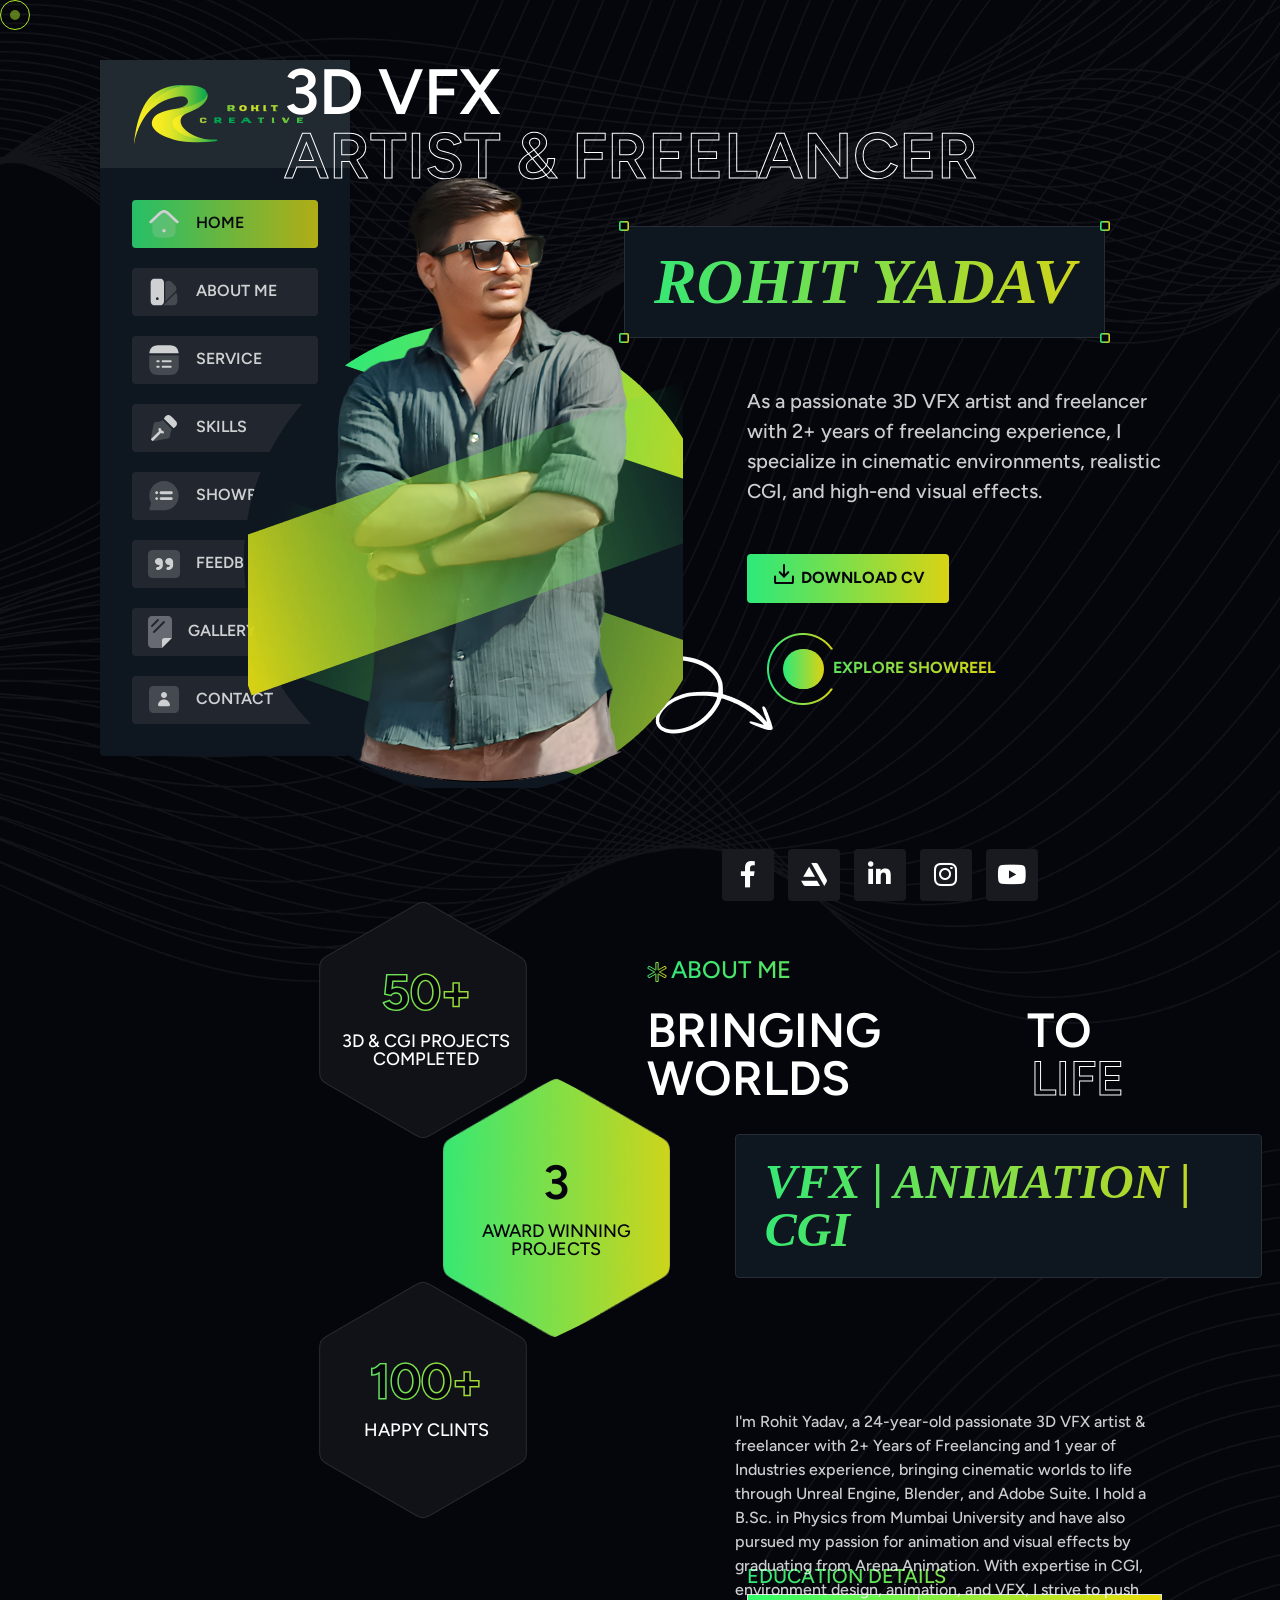
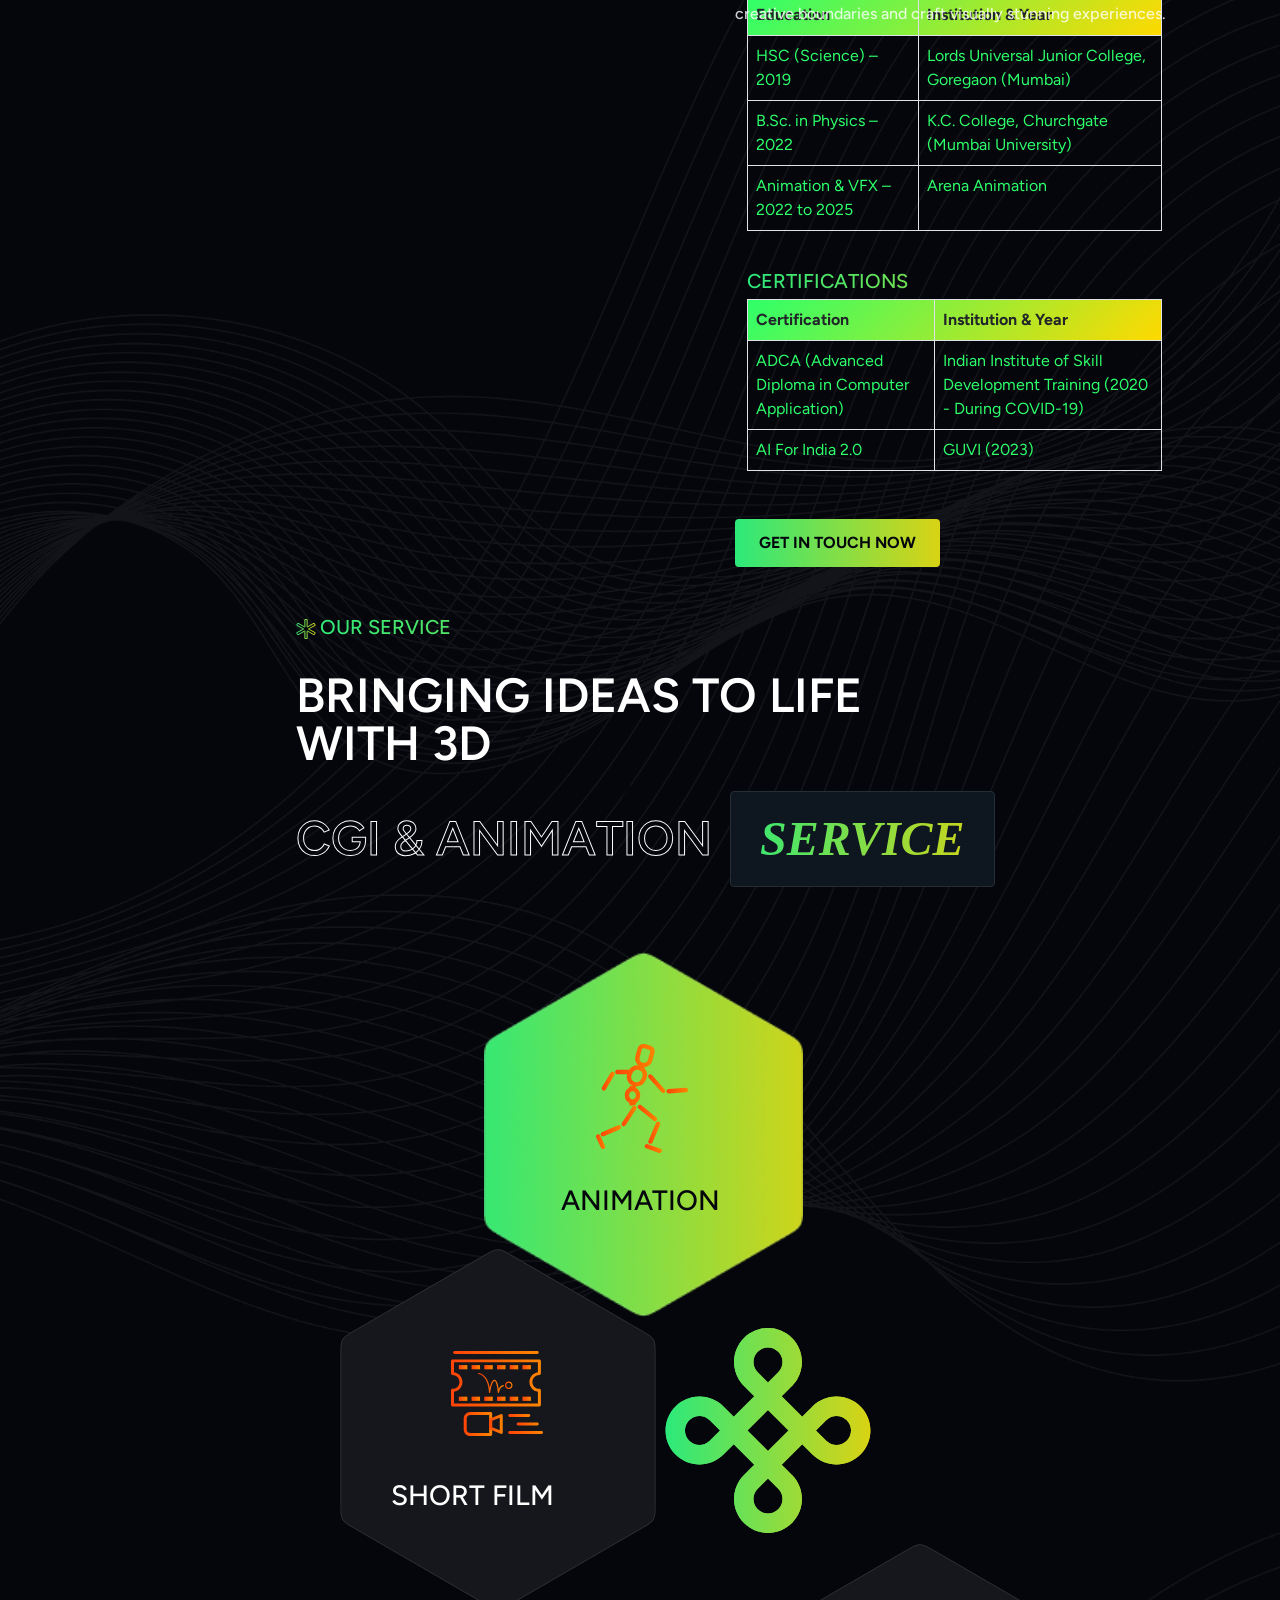
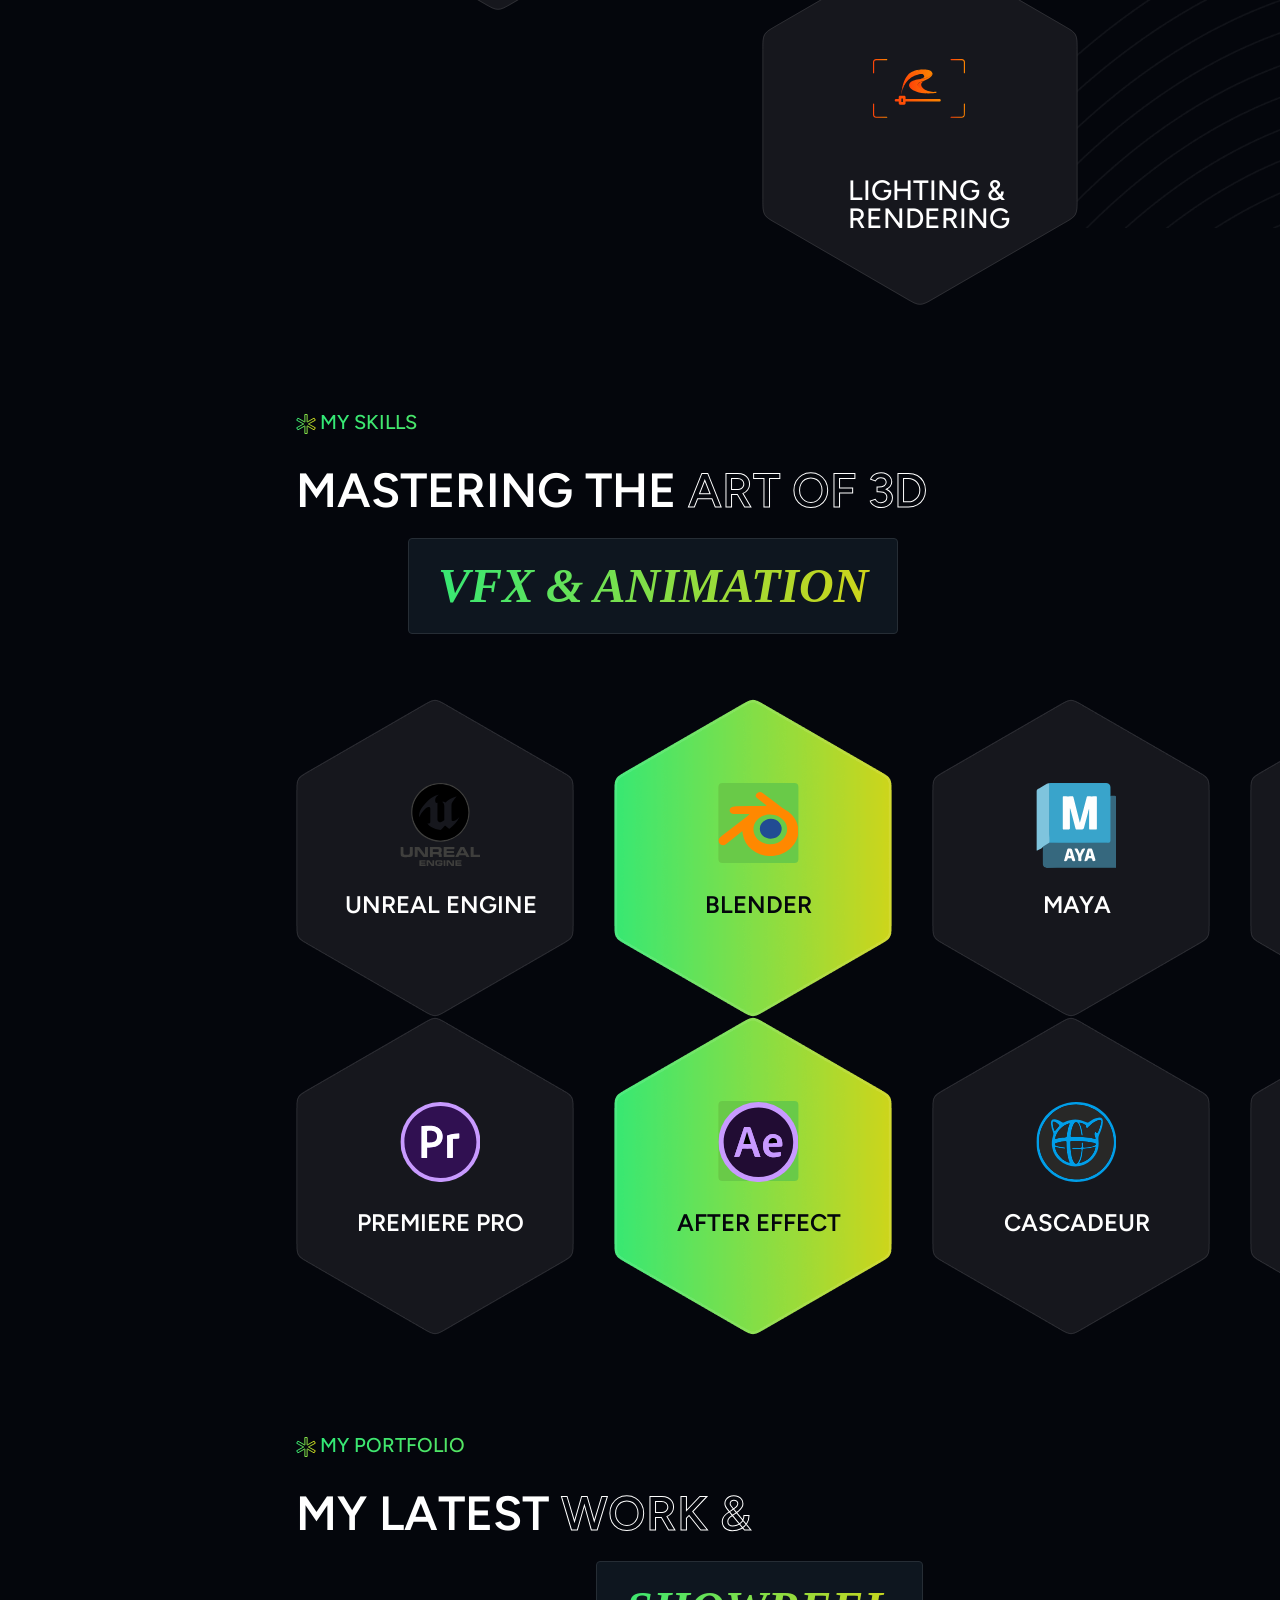
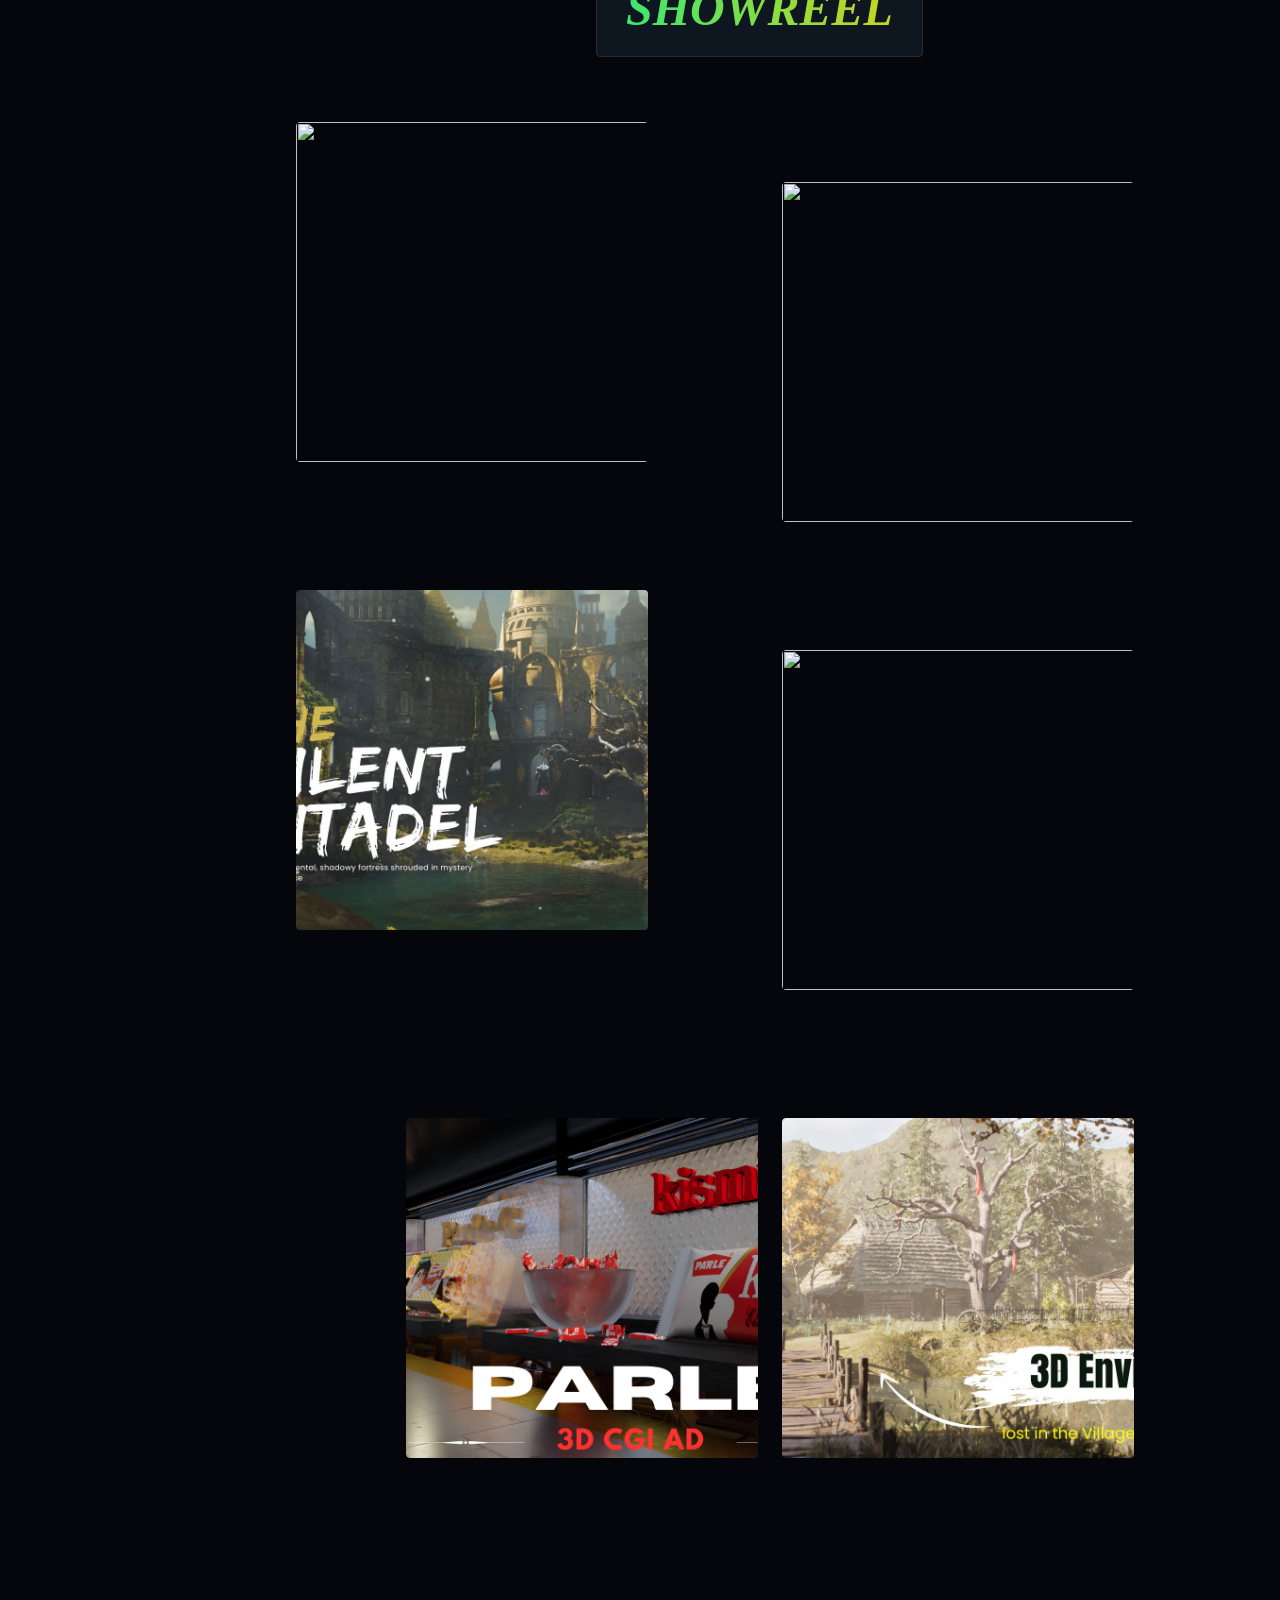
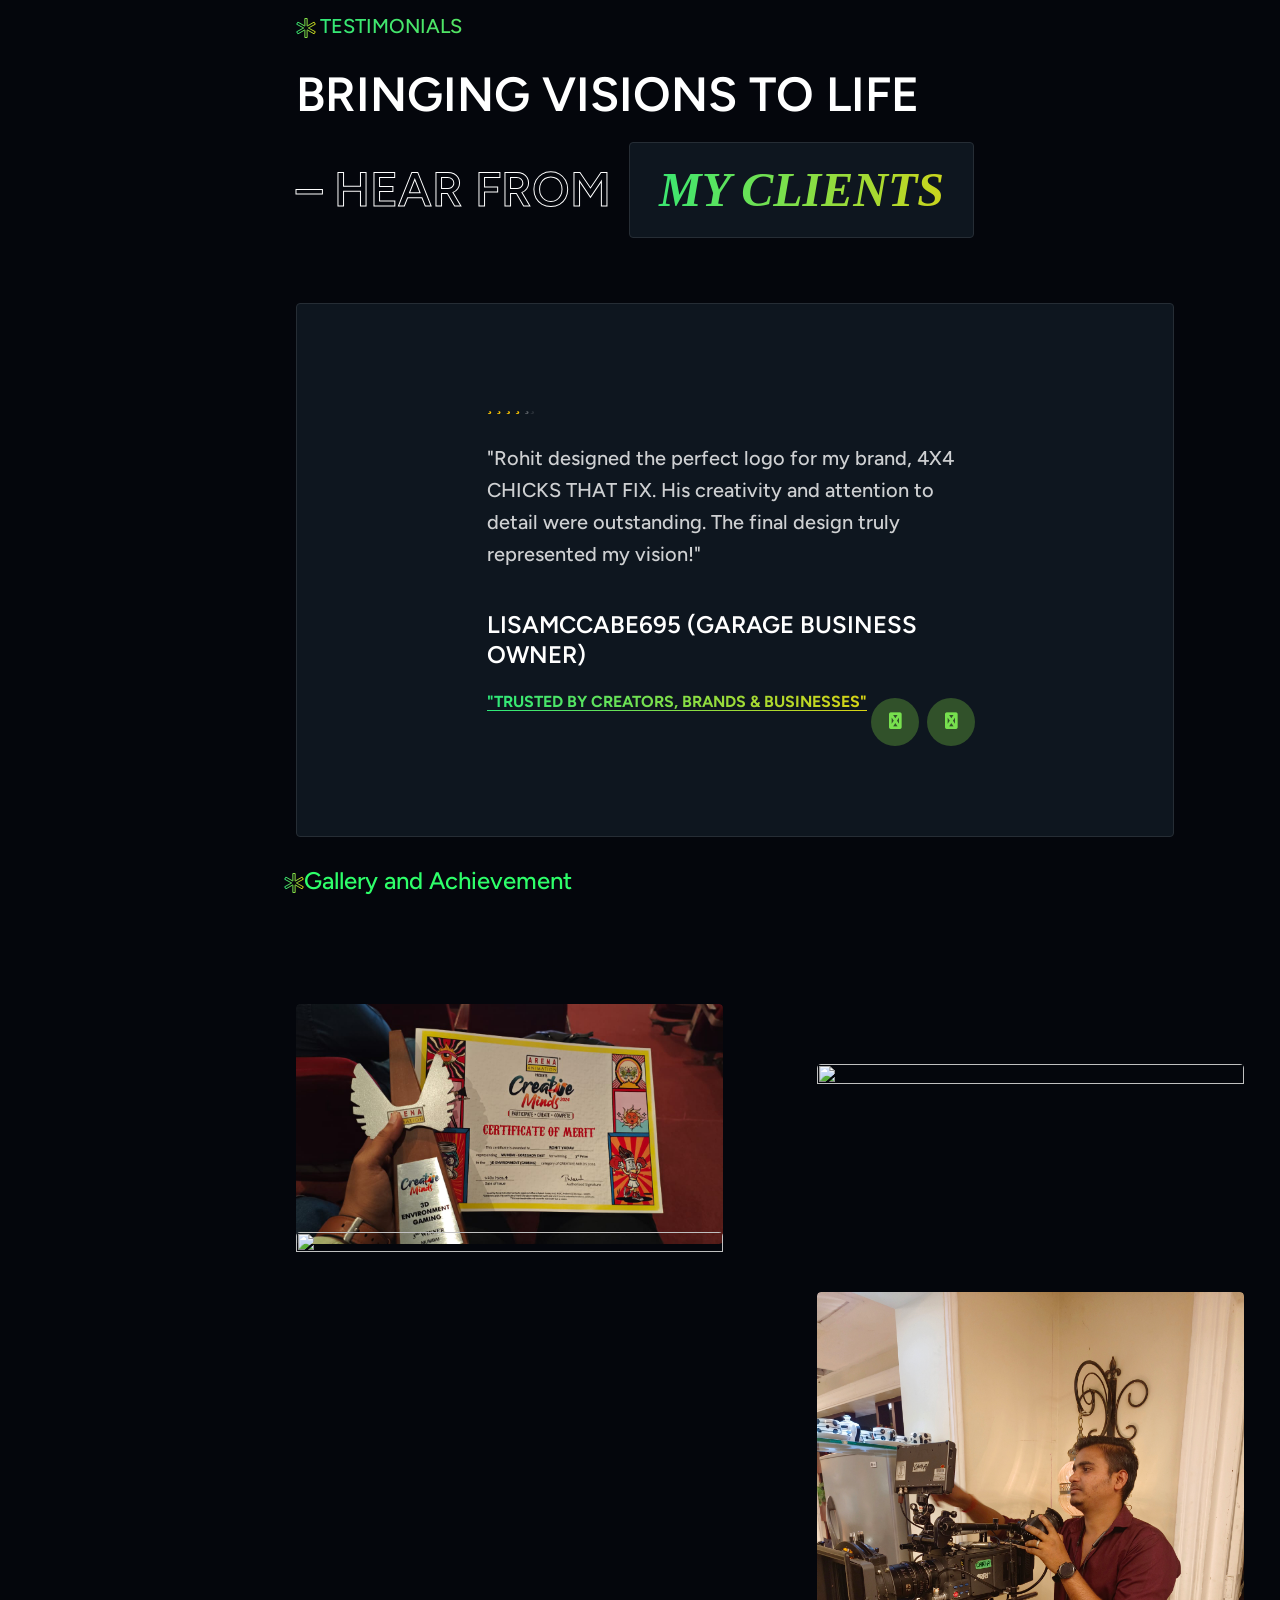
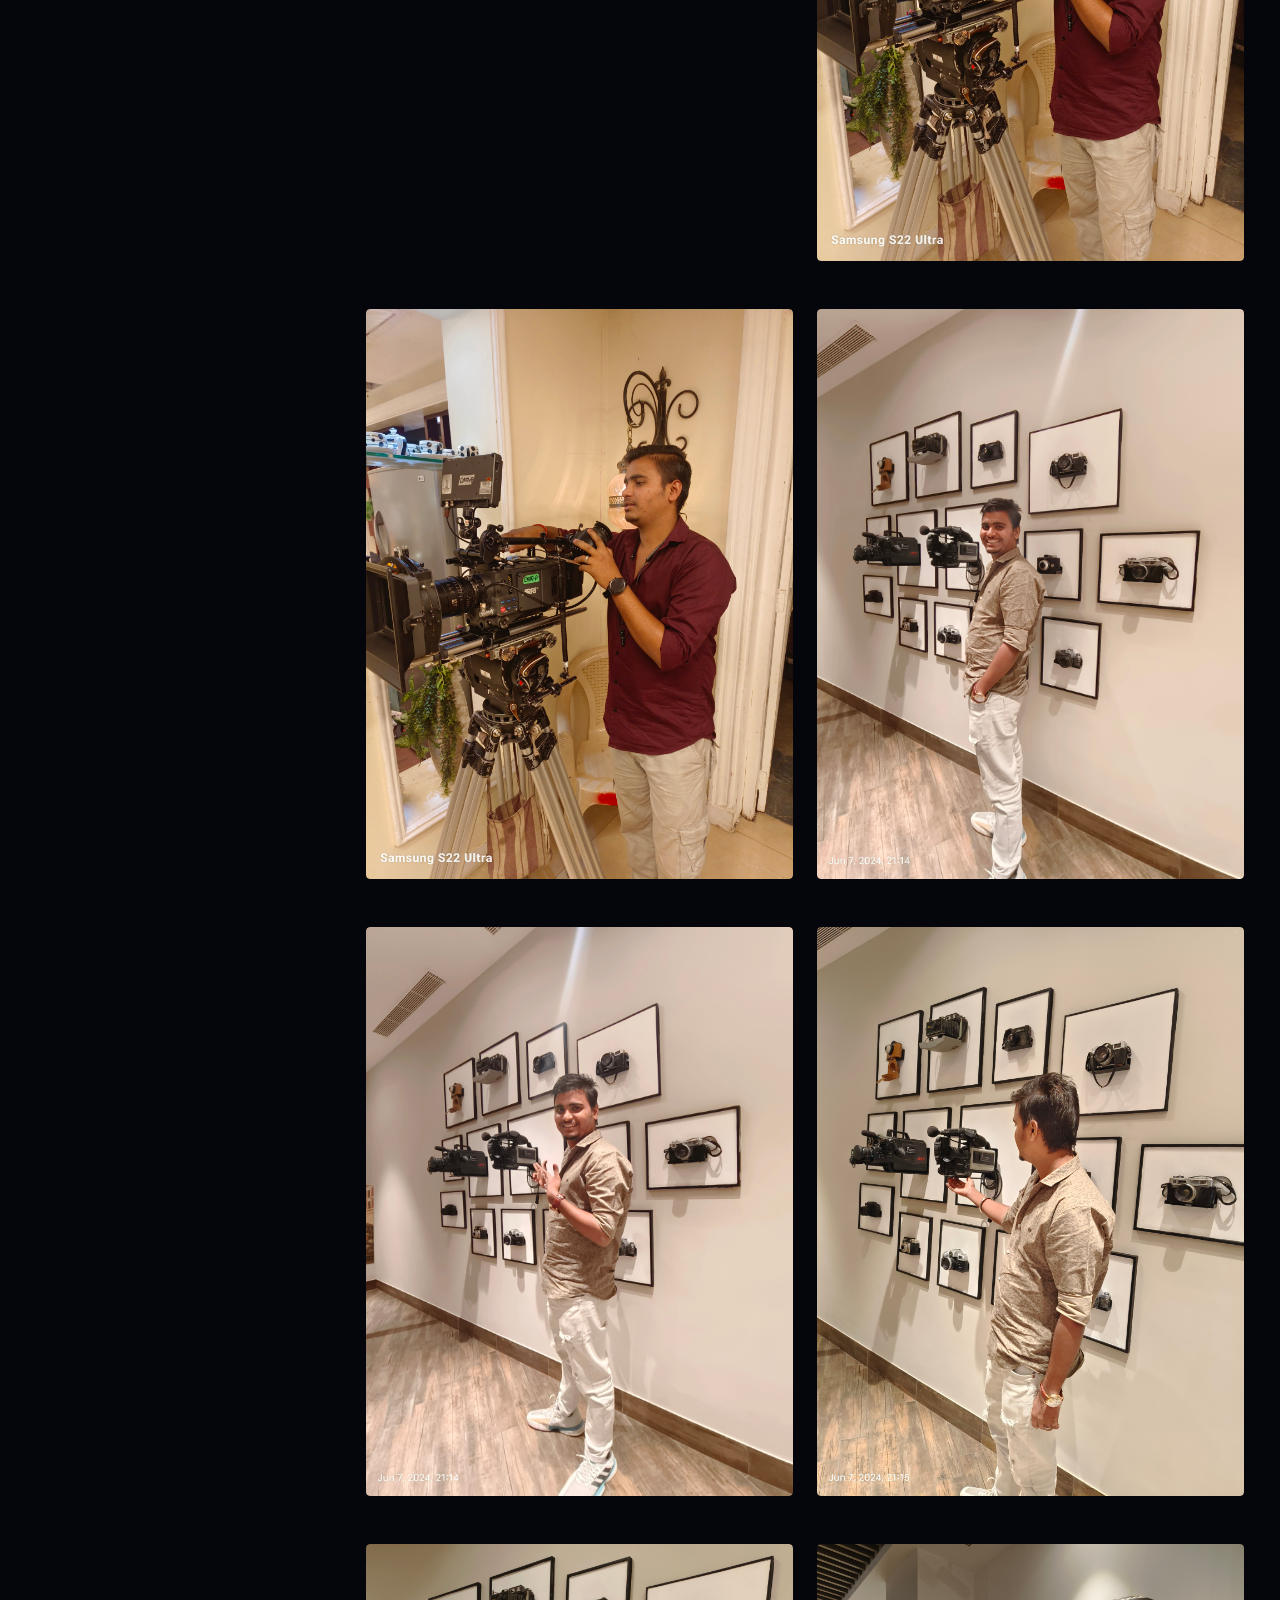
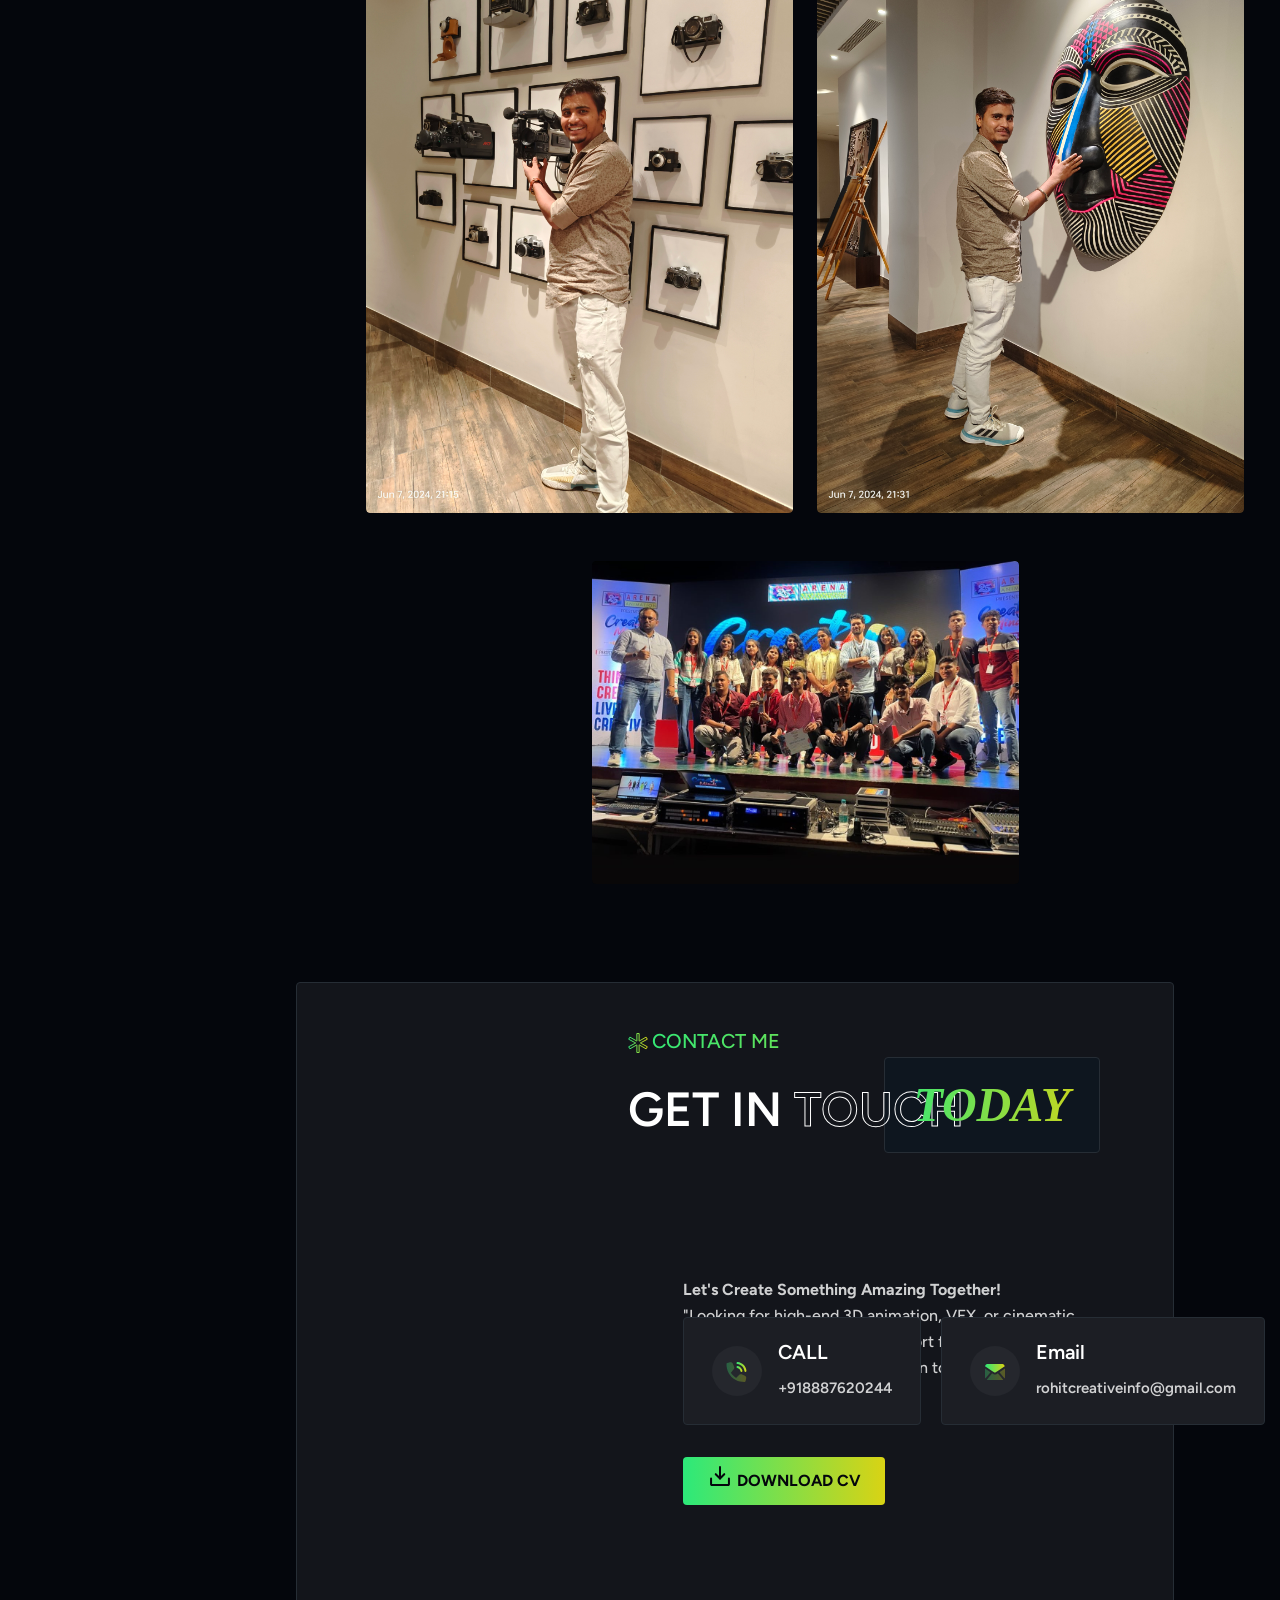
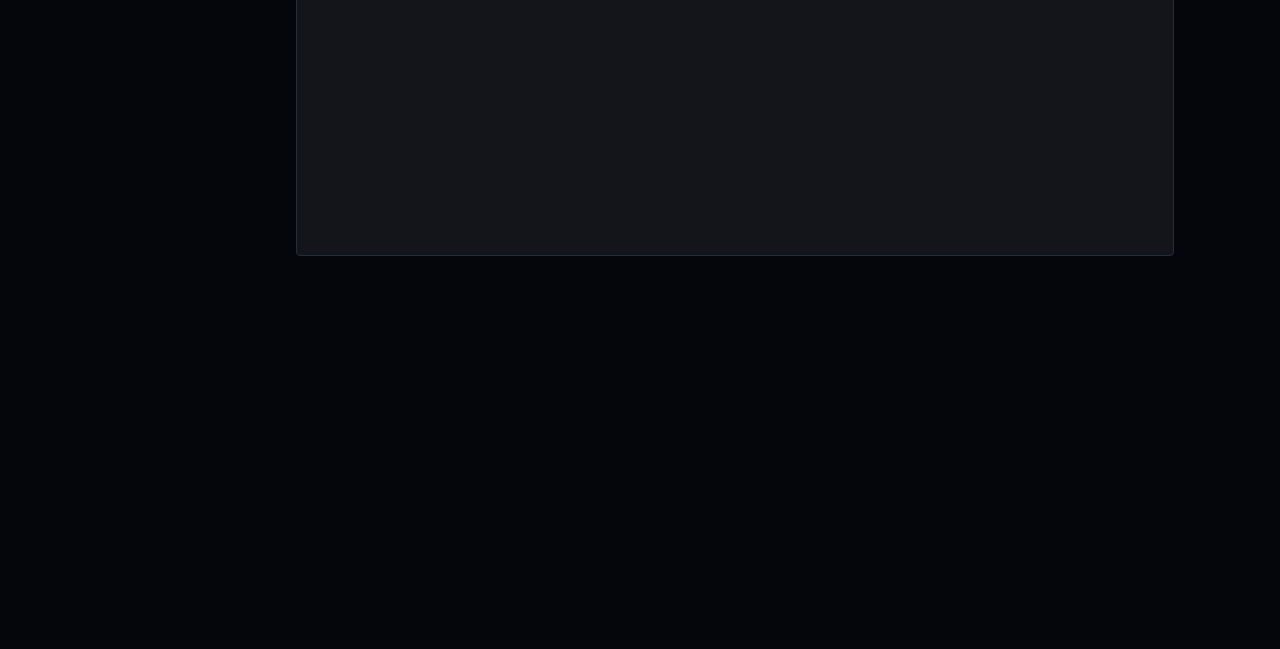
==== index.html @ 53bfa4ea "Update index.html" ====
<!DOCTYPE html>
<html lang="en">

<head>
  <meta charset="UTF-8">
  <meta name="viewport" content="width=device-width, initial-scale=1.0">
  <title>Showreel || ROHIT YADAV</title>

  <!--=====FAB ICON=======-->
  <link rel="shortcut icon" href="assets/img/logo/logo1.png" type="image/x-icon">

  <!--===== CSS LINK =======-->
  <link rel="stylesheet" href="assets/css/plugins/bootstrap.min.css">
  <link rel="stylesheet" href="assets/css/plugins/aos.css">
  <link rel="stylesheet" href="assets/css/plugins/fontawesome.css">
  <link rel="stylesheet" href="assets/css/plugins/magnific-popup.css">
  <link rel="stylesheet" href="assets/css/plugins/mobile.css">
  <link rel="stylesheet" href="assets/css/plugins/owlcarousel.min.css">
  <link rel="stylesheet" href="assets/css/plugins/sidebar.css">
  <link rel="stylesheet" href="assets/css/plugins/slick-slider.css">
  <link rel="stylesheet" href="assets/css/plugins/nice-select.css">
  <link rel="stylesheet" href="assets/css/main.css">

  <!--=====  JS SCRIPT LINK =======-->
  <script src="assets/js/plugins/jquery-3-6-0.min.js"></script>
  <script src="assets/js/plugins/waypoints.js"></script>

  <style>
    .awmsa2 {
      text-align: center;
      margin-right: 110px;
    }

    .awmsa3 {
      padding-left: 30px;
    }

    @media only screen and (max-width: 768px) {
      /* Styles for tablets and smaller screens */

      .awmsa2 {
        padding-right: 0;
      }

      .awmsa3 {
        padding-left: 0px;
      }
    }
    #loading-overlay {
  position: fixed;
  top: 0;
  left: 0;
  width: 100%;
  height: 100%;
  background-color:black;
  display: flex;
  justify-content: center;
  align-items: center;
  z-index: 9999;
}

.loader {
  width: 45px;
  aspect-ratio: .75;
  --c: no-repeat linear-gradient(#ffffff 0 0);
  background:
    var(--c) 0%   50%,
    var(--c) 50%  50%,
    var(--c) 100% 50%;
  background-size: 20% 60%;
  animation: l9 1s infinite;
}

@keyframes l9 {
  33% {background-position: 0% 0%  ,50% 100%,100% 0%  }
  66% {background-position: 0% 100%,50% 0%  ,100% 100%}
}
  </style>

</head>

<body class="homepage1-body">

  <div id="loading-overlay">
    <div class="loader"></div>
  </div>

  <!--===== PROGRESS STARTS=======-->
  <div class="paginacontainer">
    <div class="progress-wrap">
      <svg class="progress-circle svg-content" width="100%" height="100%" viewBox="-1 -1 102 102">
        <path d="M50,1 a49,49 0 0,1 0,98 a49,49 0 0,1 0,-98" />
      </svg>
    </div>
  </div>
  <!--===== PROGRESS ENDS=======-->

  <div class="cursor"></div>
  <!--===== MOBILE HEADER STARTS =======-->
  <div class="mobile-header mobile-haeder1 d-block d-lg-none">
    <div class="container-fluid">
      <div class="col-12">
        <div class="mobile-header-elements">
          <div class="mobile-logo">
            <a href="index.html"><img src="assets/img/logo/logo2.png" alt=""></a>
          </div>
          <div class="mobile-nav-icon dots-menu">
            <i class="fa-solid fa-bars"></i>
          </div>
        </div>
      </div>
    </div>
  </div>

  <div class="mobile-sidebar mobile-sidebar1">
    <div class="logosicon-area">
      <div class="logos">
        <img src="assets/img/logo/logo2.png" alt="">
      </div>
      <div class="menu-close">
        <i class="fa-solid fa-xmark"></i>
      </div>
    </div>
    <div class="mobile-nav mobile-nav1">
      <ul class="mobile-nav-list nav-list1">
        <li><a href="#home">Home</a></li>
        <li><a href="#about">About</a></li>
        <li><a href="#service">Service</a></li>
        <li><a href="#skills">Skills</a></li>
        <li><a href="#portfolio">Portfolio</a></li>
        <li><a href="#feedback">Feedback</a></li>
        <li><a href="#contact">Contact</a></li>

      </ul>
      <div class="allmobilesection">
        <div class="btn-area">
          <a href="index.html" class="download-btn">Get Started</a>
        </div>
        <div class="single-footer">
          <h3>Contact Info</h3>
          <div class="footer4-contact-info">
            <div class="contact-info-single">
              <div class="contact-info-icon">
                <i class="fa-solid fa-phone-volume"></i>
              </div>
              <div class="contact-info-text">
                <a href="tel:+3(924)4596512">+91 8887620244</a>
              </div>
            </div>
            <div class="contact-info-single">
              <div class="contact-info-icon">
                <i class="fa-solid fa-envelope"></i>
              </div>
              <div class="contact-info-text">
                <a href="mailto:info@example.com">rohitcreativeinfo@gmail.com</a>
              </div>
            </div>
            <div class="space20"></div>
            <!-- <div class="single-footer">
            <h3>Our Location</h3>
            <div class="contact-info-single">
              <div class="contact-info-icon">
                <i class="fa-solid fa-location-dot"></i>
              </div>
              <div class="contact-info-text">
                <a href="mailto:info@example.com" >55 East Birchwood Ave.Brooklyn, <br> New York 11201,United States</a>
              </div>
            </div>
          </div> -->
            <div class="space20"></div>
            <div class="single-footer">
              <h3>Social Links</h3>
              <div class="social-links-mobile-menu">
                <ul>
                  <li><a href="https://www.artstation.com/rohitcreative"><i class="fa-brands fa-website"></i></a></li>
                  <li><a href="https://www.youtube.com/@DesignerxArtist"><i class="fa-brands fa-youtube"></i></a></li>
                  <li><a href="https://www.instagram.com/designerxartist"><i class="fa-brands fa-instagram"></i></a>
                  </li>
                  <li><a href="https://www.linkedin.com/in/rohit-creative"><i class="fa-brands fa-linkedin-in"></i></a></li>
                  <li><a href="#"><i class="fa-brands fa-dribbble"></i></a></li>
                </ul>
              </div>
            </div>
          </div>
        </div>
      </div>
    </div>
  </div>
  <!--===== MOBILE HEADER STARTS =======-->

  <!--===== HEADER STARTS =======-->
  <div class="header-section-area"
    style="background-image: url(assets/img/bg/pagebg1.png); background-position: center; background-size: cover; background-repeat: no-repeat; background-attachment: fixed;">
    <div class="container">
      <div class="row">
        <div class="col-lg-2">
          <div class="sidebar-main">
            <div class="sidebar-area">
              <div class="logo">
                <a href="#"><img src="assets/img/logo/logo2.png" alt=""></a>
              </div>
              <div id="list-example" class="list-group">
                <a class="list-group-item list-group-item-action" href="#home" data-aos="fade-up"
                  data-aos-duration="700">
                  <img src="assets/img/icons/home.svg" alt="">
                  Home
                </a>
                <a class="list-group-item list-group-item-action" href="#about" data-aos="fade-up"
                  data-aos-duration="800">
                  <img src="assets/img/icons/about.svg" alt="">
                  About ME
                </a>

                <a class="list-group-item list-group-item-action" href="#service" data-aos="fade-up"
                  data-aos-duration="900">
                  <img src="assets/img/icons/service.svg" alt="">
                  Service
                </a>
                <a class="list-group-item list-group-item-action" href="#skills" data-aos="fade-up"
                  data-aos-duration="1000">
                  <img src="assets/img/icons/skills.svg" alt="">
                  Skills
                </a>

                <a class="list-group-item list-group-item-action" href="#portfolio" data-aos="fade-up"
                  data-aos-duration="1100">
                  <img src="assets/img/icons/portfolio.svg" alt="">
                  Showreel
                </a>
                <a class="list-group-item list-group-item-action" href="#feedback" data-aos="fade-up"
                  data-aos-duration="1200">
                  <img src="./assets/img/icons/feedback.svg" alt="">
                  Feedback
                </a>
                <a class="list-group-item list-group-item-action" href="#blog" data-aos="fade-up"
                  data-aos-duration="1200">
                  <img src="./assets/img/icons/blog.svg" alt="">
                  Gallery
                </a>
                <a class="list-group-item list-group-item-action m-0" href="#contact" data-aos="fade-up"
                  data-aos-duration="1300">
                  <img src="./assets/img/icons/contact.svg" alt="">
                  Contact
                </a>
              </div>
            </div>
          </div>
        </div>
        <div class="col-lg-10">
          <div class="all-section-area">
            <div class="container">
              <div class="row">
                <div class="col-lg-12">
                  <div data-bs-spy="scroll" data-bs-target="#list-example" data-bs-smooth-scroll="true"
                    class="scrollspy-example" tabindex="0">
                    <div id="home">
                      <div class="header-textarea">
                        <div class="pbmit-heading-subheading">
                          <!-- <h4 class="text-anime-style-3"><img src="assets/img/icons/hand1.svg" alt="">Hi I'm Jos Butler</h4> -->
                          <h1 class="text-anime-style-3">3D VFX <span class="designer">ARTIST & FREELANCER</span></h1>
                          <span class="marketer">ROHIT YADAV
                            <img src="assets/img/elements/elements1.png" alt="" class="elements1" data-aos="fade-left"
                              data-aos-duration="800">
                            <img src="assets/img/elements/elements1.png" alt="" class="elements2" data-aos="fade-right"
                              data-aos-duration="1000">
                            <img src="assets/img/elements/elements1.png" alt="" class="elements3" data-aos="fade-left"
                              data-aos-duration="1100">
                            <img src="assets/img/elements/elements1.png" alt="" class="elements4" data-aos="fade-right"
                              data-aos-duration="1200">
                          </span>
                        </div>
                        <div class="row">
                          <div class="col-lg-6">
                            <div class="pbmit-animation-style3">
                              <div class="progress-one_leftbox">
                                <img src="assets/img/elements/elements3.png" alt="" class="elements3 d-lg-block d-none">
                                <img src="assets/img/bg/side-bg1.png" alt="" class="side-bg1">
                                <img src="assets/img/bg/side-bg2.png" alt="" class="side-bg2">
                                <img src="assets/img/all-images/header-img3.png" alt="" class="side-bg3">
                              </div>
                            </div>
                          </div>
                          <div class="col-lg-6">
                            <div class="header-pera-area">
                              <p data-aos="fade-up" data-aos-duration="900">As a passionate 3D VFX artist and freelancer
                                with 2+ years of freelancing experience, I specialize in cinematic environments,
                                realistic CGI, and high-end visual effects. </p>
                              <div class="btn-area" data-aos="fade-up" data-aos-duration="1200">
                                <a href="https://drive.google.com/drive/folders/10YLlSDVxDQ8A7qJJtSU9_UAb7qGU8BfD"
                                  download class="download-btn"><img src="assets/img/icons/download.svg" alt="">Download
                                  CV</a>
                                <a href="https://www.artstation.com/rohitcreative" class="play-btn" target="_blank">
                                  <img src="assets/img/elements/elements2.png" alt="" class="elements4"><span><i
                                      class="fa-solid fa-play"></i>></span>Explore Showreel</a>
                              </div>
                              <div class="socila-links-area">
                                <h5> </h5>
                                <ul>
                                  <li data-aos="zoom-in" data-aos-duration="700"><a
                                      href="https://www.facebook.com/GraphicDesignerRC"><i
                                        class="fa-brands fa-facebook-f"></i></a></li>
                                  <li data-aos="zoom-in" data-aos-duration="800"><a
                                      href="https://www.artstation.com/rohitcreative"><i
                                        class="fa-brands fa-artstation"></i></a></li>
                                  <li data-aos="zoom-in" data-aos-duration="900"><a
                                      href="www.linkedin.com/in/rohit-creative"><i
                                        class="fa-brands fa-linkedin-in"></i></a></li>
                                  <li data-aos="zoom-in" data-aos-duration="1000"><a
                                      href="https://www.instagram.com/rohitcreative/"><i
                                        class="fa-brands fa-instagram"></i></a></li>
                                  <li data-aos="zoom-in" data-aos-duration="1100"><a
                                      href="https://www.youtube.com/c/ROHITCREATIVE"><i
                                        class="fa-brands fa-youtube"></i></a></li>
                                </ul>
                              </div>
                            </div>
                          </div>
                        </div>
                      </div>
                    </div>
                    <div id="about">
                      <div class="about-section-area">
                        <div class="container">
                          <div class="row">
                            <div class="col-lg-8 d-block d-md-none">
                              <div class="about-textarea">
                                <div class="pbmit-heading-subheading">
                                  <h4 data-aos="fade-up" data-aos-duration="700"> <img src="assets/img/icons/star.svg"
                                      alt="">About Me</h4>
                                  <h2 class="text-anime-style-3">Bringing Worlds to <span class="designer"> Life</span>
                                  </h2>
                                  <span class="marketer">VFX | Animation | CGI
                                    <img src="assets/img/elements/elements1.png" alt="" class="elements1"
                                      data-aos="fade-left" data-aos-duration="800">
                                    <img src="assets/img/elements/elements1.png" alt="" class="elements2"
                                      data-aos="fade-right" data-aos-duration="1000">
                                    <img src="assets/img/elements/elements1.png" alt="" class="elements3"
                                      data-aos="fade-left" data-aos-duration="1100">
                                    <img src="assets/img/elements/elements1.png" alt="" class="elements4"
                                      data-aos="fade-right" data-aos-duration="1200">
                                  </span>
                                </div>
                                <div class="pera-content">
                                  <p data-aos="fade-up" data-aos-duration="800">I'm Rohit Yadav, a 24-year-old
                                    passionate 3D VFX artist & freelancer with 2+ Years of Freelancing and 1 year of
                                    Industries experience, bringing cinematic worlds to life through Unreal Engine,
                                    Blender, and Adobe Suite. I hold a B.Sc. in Physics from Mumbai University and have
                                    also pursued my passion for animation and visual effects by graduating from Arena
                                    Animation. With expertise in CGI, environment design, animation, and VFX, I strive
                                    to push creative boundaries and craft visually stunning experiences.</p>
                                  <div class="list-area">

                                    <div class="container mt-4">
                                      <!-- Education Section -->
                                      <h4 class="text-primary"><i class="bi bi-book"></i> Education Details</h4>
                                      <div class="table-responsive">
                                        <table class="table table-bordered">
                                          <thead class="table"
                                            style="background: linear-gradient(135deg, #2EFF6A, #ffd900);">
                                            <tr>
                                              <th>Education</th>
                                              <th>Institution & Year</th>
                                            </tr>
                                          </thead>
                                          <tbody style="color: #2EFF6A;">
                                            <tr>
                                              <td>HSC (Science) – 2019</td>
                                              <td>Lords Universal Junior College,Goregaon (Mumbai)</td>
                                            </tr>
                                            <tr>
                                              <td>B.Sc. in Physics – 2022</td>
                                              <td>K.C. College, Churchgate (Mumbai University)</td>
                                            </tr>
                                            <tr>
                                              <td>Animation & VFX – 2022 to 2025</td>
                                              <td>Arena Animation</td>
                                            </tr>
                                          </tbody>
                                        </table>
                                      </div>

                                      <!-- Certifications Section -->
                                      <h4 class="text-primary mt-4"><i class="bi bi-award"></i> Certifications</h4>
                                      <div class="table-responsive">
                                        <table class="table table-bordered">
                                          <thead class="table"
                                            style="background: linear-gradient(135deg, #2EFF6A, #ffd900);">
                                            <tr>
                                              <th>Certification</th>
                                              <th>Institution & Year</th>
                                            </tr>
                                          </thead>
                                          <tbody style="color: #2EFF6A;">
                                            <tr>
                                              <td>ADCA (Advanced Diploma in Computer Application)</td>
                                              <td>Indian Institute of Skill Development Training (2020 - During
                                                COVID-19)</td>
                                            </tr>
                                            <tr>
                                              <td>AI For India 2.0</td>
                                              <td>GUVI (2023)</td>
                                            </tr>
                                          </tbody>
                                        </table>
                                      </div>
                                    </div>


                                  </div>
                                  <div class="btn-area" data-aos="fade-up" data-aos-duration="1200">
                                    <a href="mailto:vikinglab007@gmail.com" class="download-btn text-anime-style-3">get
                                      in touch now</a>
                                  </div>
                                </div>
                              </div>
                            </div>
                            <div class="col-lg-4">
                              <div class="about-boxareas">
                                <div class="about-boxarea" data-aos="zoom-out" data-aos-duration="900">
                                  <img src="assets/img/bg/polygin.png" alt="" class="polygin">
                                  <img src="assets/img/bg/polygon-bg2.png" alt="" class="polygon2">
                                  <div class="content">
                                    <h2>50+</h2>
                                    <p>3D & CGI Projects Completed</p>
                                  </div>
                                </div>
                                <div class="about-boxarea box2"
                                  style="background-image: url(assets/img/bg/polygon-bg2.png); background-position: center; background-repeat: no-repeat; background-size: contain;"
                                  data-aos="zoom-out" data-aos-duration="1000">
                                  <div class="content">
                                    <h2>3</h2>
                                    <p>Award winning <br> Projects</p>
                                  </div>
                                </div>
                                <div class="about-boxarea box3" data-aos="zoom-out" data-aos-duration="1200">
                                  <img src="assets/img/bg/polygin.png" alt="" class="polygin">
                                  <img src="assets/img/bg/polygon-bg2.png" alt="" class="polygon2">
                                  <div class="content">
                                    <h2>100+</h2>
                                    <p>Happy Clints</p>
                                  </div>
                                </div>
                              </div>
                            </div>
                            <div class="col-lg-8 d-md-block d-none">
                              <div class="about-textarea">
                                <div class="pbmit-heading-subheading">
                                  <h4 data-aos="fade-up" data-aos-duration="700"> <img src="assets/img/icons/star.svg"
                                      alt="">About Me</h4>
                                  <h2 class="text-anime-style-3">Bringing Worlds to <span class="designer">Life</span>
                                  </h2>
                                  <span class="marketer"> VFX | Animation | CGI
                                    <img src="assets/img/elements/elements1.png" alt="" class="elements1"
                                      data-aos="fade-left" data-aos-duration="800">
                                    <img src="assets/img/elements/elements1.png" alt="" class="elements2"
                                      data-aos="fade-right" data-aos-duration="1000">
                                    <img src="assets/img/elements/elements1.png" alt="" class="elements3"
                                      data-aos="fade-left" data-aos-duration="1100">
                                    <img src="assets/img/elements/elements1.png" alt="" class="elements4"
                                      data-aos="fade-right" data-aos-duration="1200">
                                  </span>
                                </div>
                                <div class="pera-content">
                                  <p data-aos="fade-up" data-aos-duration="800">I'm Rohit Yadav, a 24-year-old
                                    passionate 3D VFX artist & freelancer with 2+ Years of Freelancing and 1 year of
                                    Industries experience, bringing cinematic worlds to life through Unreal Engine,
                                    Blender, and Adobe Suite. I hold a B.Sc. in Physics from Mumbai University and have
                                    also pursued my passion for animation and visual effects by graduating from Arena
                                    Animation. With expertise in CGI, environment design, animation, and VFX, I strive
                                    to push creative boundaries and craft visually stunning experiences.</p>
                                  <div class="list-area">

                                    <div class="container mt-4">
                                      <!-- Education Section -->
                                      <h4 class="text-primary"><i class="bi bi-book"></i> Education Details</h4>
                                      <div class="table-responsive">
                                        <table class="table table-bordered">
                                          <thead class="table"
                                            style="background: linear-gradient(135deg, #2EFF6A, #ffd900);">
                                            <tr>
                                              <th>Education</th>
                                              <th>Institution & Year</th>
                                            </tr>
                                          </thead>
                                          <tbody style="color: #2EFF6A;">
                                            <tr>
                                              <td>HSC (Science) – 2019</td>
                                              <td>Lords Universal Junior College, Goregaon (Mumbai)</td>
                                            </tr>
                                            <tr>
                                              <td>B.Sc. in Physics – 2022</td>
                                              <td>K.C. College, Churchgate (Mumbai University)</td>
                                            </tr>
                                            <tr>
                                              <td>Animation & VFX – 2022 to 2025</td>
                                              <td>Arena Animation</td>
                                            </tr>
                                          </tbody>
                                        </table>
                                      </div>

                                      <!-- Certifications Section -->
                                      <h4 class="text-primary mt-4"><i class="bi bi-award"></i> Certifications</h4>
                                      <div class="table-responsive">
                                        <table class="table table-bordered">
                                          <thead class="table"
                                            style="background: linear-gradient(135deg, #2EFF6A, #ffd900);">
                                            <tr>
                                              <th>Certification</th>
                                              <th>Institution & Year</th>
                                            </tr>
                                          </thead>
                                          <tbody style="color: #2EFF6A;">
                                            <tr>
                                              <td>ADCA (Advanced Diploma in Computer Application)</td>
                                              <td>Indian Institute of Skill Development Training (2020 - During
                                                COVID-19)</td>
                                            </tr>
                                            <tr>
                                              <td>AI For India 2.0</td>
                                              <td>GUVI (2023)</td>
                                            </tr>
                                          </tbody>
                                        </table>
                                      </div>
                                    </div>


                                  </div>
                                  <div class="btn-area" data-aos="fade-up" data-aos-duration="1200">
                                    <a href="mailto:vikinglab007@gmail.com" class="download-btn text-anime-style-3">get
                                      in touch now</a>
                                  </div>
                                </div>
                              </div>
                            </div>
                          </div>
                        </div>
                      </div>
                    </div>
                    <div id="service">
                      <div class="service1-section-area">
                        <div class="container">
                          <div class="row">
                            <div class="col-lg-10">
                              <div class="service-header-area">
                                <div class="pbmit-heading-subheading">
                                  <h4> <img src="assets/img/icons/star.svg" alt="">OUR SERVICE</h4>
                                  <h2 class="text-anime-style-3">Bringing Ideas to Life with 3D</h2>
                                  <span class="designer text-anime-style-3">CGI & Animation</span>
                                  <span class="marketer">SERVICE
                                    <img src="assets/img/elements/elements1.png" alt="" class="elements1"
                                      data-aos="fade-left" data-aos-duration="800">
                                    <img src="assets/img/elements/elements1.png" alt="" class="elements2"
                                      data-aos="fade-right" data-aos-duration="1000">
                                    <img src="assets/img/elements/elements1.png" alt="" class="elements3"
                                      data-aos="fade-left" data-aos-duration="1100">
                                    <img src="assets/img/elements/elements1.png" alt="" class="elements4"
                                      data-aos="fade-right" data-aos-duration="1200">
                                  </span>
                                </div>
                              </div>

                              <div class="service-boxs-area">
                                <img src="assets/img/icons/star2.svg" alt="" class="star2 keyframe5">
                                <div class="service-author-box box1"
                                  style="background-image: url(assets/img/bg/polygon-bg2.png); background-position: center; background-repeat: no-repeat; background-size: contain;"
                                  data-aos="zoom-out" data-aos-duration="700">
                                  <div class="content">
                                    <div class="icons">
                                      <img src="assets/img/icons/service1.svg" alt="">
                                    </div>
                                    <p style="padding-left: 10px;">Animation</p>
                                  </div>
                                </div>

                                <div class="service-author-box box2" data-aos="zoom-out" data-aos-duration="800"
                                  style="background-image: url(assets/img/bg/polygon-bg3.svg); background-position: center; background-size: cover; background-repeat: no-repeat;">
                                  <img src="assets/img/bg/polygon4.png" alt="" class="polygon2">
                                  <div class="content">
                                    <div class="icons">
                                      <img src="assets/img/icons/service2.svg" alt="">
                                    </div>
                                    <p class="awmsa2">CGI Product <br> Visual</p>
                                  </div>
                                </div>

                                <div class="service-author-box box3" data-aos="zoom-out" data-aos-duration="900"
                                  style="background-image: url(assets/img/bg/polygon-bg3.svg); background-position: center; background-size: cover; background-repeat: no-repeat;">
                                  <img src="assets/img/bg/polygon4.png" alt="" class="polygon2">
                                  <div class="content">
                                    <div class="icons">
                                      <img src="assets/img/icons/service3.svg" alt="">
                                    </div>
                                    <p>3D Environment</p>
                                  </div>
                                </div>

                                <div class="service-author-box box4" data-aos="zoom-out" data-aos-duration="1000"
                                  style="background-image: url(assets/img/bg/polygon-bg3.svg); background-position: center; background-size: cover; background-repeat: no-repeat;">
                                  <img src="assets/img/bg/polygon4.png" alt="" class="polygon2">
                                  <div class="content">
                                    <div class="icons">
                                      <img src="assets/img/icons/service4.svg" alt="">
                                    </div>
                                    <p class="awmsa3">Lighting &<br>Rendering</p>
                                  </div>
                                </div>

                                <div class="service-author-box box5" data-aos="zoom-out" data-aos-duration="1100"
                                  style="background-image: url(assets/img/bg/polygon-bg3.svg); background-position: center; background-size: cover; background-repeat: no-repeat;">
                                  <img src="assets/img/bg/polygon4.png" alt="" class="polygon2">
                                  <div class="content">
                                    <div class="icons">
                                      <img src="assets/img/icons/service5.svg" alt="">
                                    </div>
                                    <p>Graphic Design</p>
                                  </div>
                                </div>

                                <div class="service-author-box box6" data-aos="zoom-out" data-aos-duration="1200"
                                  style="background-image: url(assets/img/bg/polygon-bg3.svg); background-position: center; background-size: cover; background-repeat: no-repeat;">
                                  <img src="assets/img/bg/polygon4.png" alt="" class="polygon2">
                                  <div class="content">
                                    <div class="icons">
                                      <img src="assets/img/icons/service6.svg" alt="">
                                    </div>
                                    <p>Short Film</p>
                                  </div>
                                </div>
                              </div>
                            </div>
                          </div>
                        </div>
                      </div>
                    </div>
                    <div id="skills">
                      <div class="skills-section-area">
                        <div class="container">
                          <div class="row">
                            <div class="col-lg-10">
                              <div class="skills-header-area" data-aos="fade-left" data-aos-duration="800">
                                <div class="pbmit-heading-subheading">
                                  <h4> <img src="assets/img/icons/star.svg" alt="">My Skills</h4>
                                  <h2 class="text-anime-style-3">Mastering the<span class="designer"> Art of 3D</span>
                                  </h2>
                                  <span class="marketer">VFX & Animation
                                    <img src="assets/img/elements/elements1.png" alt="" class="elements1"
                                      data-aos="fade-left" data-aos-duration="800">
                                    <img src="assets/img/elements/elements1.png" alt="" class="elements2"
                                      data-aos="fade-right" data-aos-duration="1000">
                                    <img src="assets/img/elements/elements1.png" alt="" class="elements3"
                                      data-aos="fade-left" data-aos-duration="1100">
                                    <img src="assets/img/elements/elements1.png" alt="" class="elements4"
                                      data-aos="fade-right" data-aos-duration="1200">
                                  </span>
                                </div>
                              </div>

                              <div class="all-boxes-area" data-aos="fade-left" data-aos-duration="1200">
                                <div class="skils-auhtor-area">
                                  <div class="skills-all-boxarea box1">

                                    <img src="assets/img/bg/polygon5.png" alt="" class="polygon2">
                                    <img src="assets/img/bg/polygon-bg4.png" alt="" class="polygon4">
                                    <div class="content">
                                      <div class="icons">
                                        <img src="assets/img/icons/skills1.svg" alt="">
                                      </div>
                                      <p>Unreal Engine</p>
                                    </div>
                                  </div>

                                  <div class="skills-all-boxarea box2" data-aos="fade-left" data-aos-duration="1000">

                                    <img src="assets/img/bg/polygon-bg4.png" alt="" class="polygon2">

                                    <div class="content">
                                      <div class="icons">
                                        <img src="assets/img/icons/skills3.svg" alt="">
                                      </div>
                                      <p>Blender</p>
                                    </div>
                                  </div>

                                  <div class="skills-all-boxarea box3" data-aos="fade-right" data-aos-duration="800">

                                    <img src="assets/img/bg/polygon5.png" alt="" class="polygon2">
                                    <img src="assets/img/bg/polygon-bg4.png" alt="" class="polygon4">

                                    <div class="content">
                                      <div class="icons">
                                        <img src="assets/img/icons/skills2.svg" alt="">
                                      </div>
                                      <p>Maya</p>
                                    </div>
                                  </div>
                                  <div class="skills-all-boxarea box3" data-aos="fade-right" data-aos-duration="800">

                                    <img src="assets/img/bg/polygon5.png" alt="" class="polygon2">
                                    <img src="assets/img/bg/polygon-bg4.png" alt="" class="polygon4">

                                    <div class="content">
                                      <div class="icons">
                                        <img src="assets/img/icons/Illustrator.svg" alt="">
                                      </div>
                                      <p>Illustrator</p>
                                    </div>
                                  </div>




                                </div>

                              </div>



                              <div class="all-boxes-area" data-aos="fade-left" data-aos-duration="1200">
                                <div class="skils-auhtor-area">
                                  <div class="skills-all-boxarea box1">

                                    <img src="assets/img/bg/polygon5.png" alt="" class="polygon2">
                                    <img src="assets/img/bg/polygon-bg4.png" alt="" class="polygon4">
                                    <div class="content">
                                      <div class="icons">
                                        <img src="assets/img/icons/skills4.svg" alt="">
                                      </div>
                                      <p>Premiere Pro</p>
                                    </div>
                                  </div>

                                  <div class="skills-all-boxarea box2" data-aos="fade-left" data-aos-duration="1000">

                                    <img src="assets/img/bg/polygon-bg4.png" alt="" class="polygon2">

                                    <div class="content">
                                      <div class="icons">
                                        <img src="assets/img/icons/skills5.svg" alt="">
                                      </div>
                                      <p>After Effect</p>
                                    </div>
                                  </div>

                                  <div class="skills-all-boxarea box3" data-aos="fade-right" data-aos-duration="800">

                                    <img src="assets/img/bg/polygon5.png" alt="" class="polygon2">
                                    <img src="assets/img/bg/polygon-bg4.png" alt="" class="polygon4">

                                    <div class="content">
                                      <div class="icons">
                                        <img src="assets/img/icons/skills6.svg" alt="">
                                      </div>
                                      <p>Cascadeur</p>
                                    </div>
                                  </div>

                                  <div class="skills-all-boxarea box3" data-aos="fade-right" data-aos-duration="800">

                                    <img src="assets/img/bg/polygon5.png" alt="" class="polygon2">
                                    <img src="assets/img/bg/polygon-bg4.png" alt="" class="polygon4">

                                    <div class="content">
                                      <div class="icons">
                                        <img src="assets/img/icons/Character Creator.svg" alt="">
                                      </div>
                                      <p>Character Creator</p>
                                    </div>
                                  </div>




                                </div>

                                <!-- <div class="skils-auhtor-area" data-aos="fade-right" data-aos-duration="1000">
                                  <div class="skills-all-boxarea box4">

                                    <img src="assets/img/bg/polygon5.png" alt="" class="polygon2">
                                    <img src="assets/img/bg/polygon-bg4.png" alt="" class="polygon4">

                                    <div class="content">
                                      <div class="icons">
                                        <img src="assets/img/icons/skills4.svg" alt="">
                                      </div>
                                      <p>Premiere Pro</p>
                                    </div>
                                  </div>

                                  <div class="skills-all-boxarea box5" data-aos="fade-right" data-aos-duration="1200">

                                    <img src="assets/img/bg/polygon5.png" alt="" class="polygon2">
                                    <img src="assets/img/bg/polygon-bg4.png" alt="" class="polygon4">
                                    <div class="content">
                                      <div class="icons">
                                        <img src="assets/img/icons/skills5.svg" alt="">
                                      </div>
                                      <p>After Effect</p>
                                    </div>
                                  </div>

                                  <div class="skills-all-boxarea box6">

                                    <img src="assets/img/bg/polygon5.png" alt="" class="polygon2">
                                    <img src="assets/img/bg/polygon-bg4.png" alt="" class="polygon4">

                                    <div class="content">
                                      <div class="icons">
                                        <img src="assets/img/icons/skills6.svg" alt="">
                                      </div>
                                      <p>Cascadeur</p>
                                    </div>
                                  </div>

                                </div> -->

                                <!-- <div class="skils-auhtor-area" data-aos="fade-right" data-aos-duration="1000">
                                  <div class="skills-all-boxarea box6">

                                    <img src="assets/img/bg/polygon5.png" alt="" class="polygon2">
                                    <img src="assets/img/bg/polygon-bg4.png" alt="" class="polygon4">

                                    <div class="content">
                                      <div class="icons">
                                        <img src="assets/img/icons/Illustrator.svg" alt="">
                                      </div>
                                      <p>Illustrator</p>
                                    </div>
                                  </div>

                                  <div class="skills-all-boxarea box5" data-aos="fade-right" data-aos-duration="1200">

                                    <img src="assets/img/bg/polygon5.png" alt="" class="polygon2">
                                    <img src="assets/img/bg/polygon-bg4.png" alt="" class="polygon4">
                                    <div class="content">
                                      <div class="icons">
                                        <img src="assets/img/icons/Character Creator.svg" alt="">
                                      </div>
                                      <p>Character Creator</p>
                                    </div>
                                  </div>
                                </div> -->

                              </div>



                            </div>
                          </div>
                        </div>
                      </div>
                    </div>
                    <div id="portfolio">
                      <div class="portfolio-section-area">
                        <div class="container">
                          <div class="row">
                            <div class="col-lg-10">
                              <div class="portfolio-header-area">
                                <div class="pbmit-heading-subheading">
                                  <h4> <img src="assets/img/icons/star.svg" alt="">my Portfolio</h4>
                                  <h2 class="text-anime-style-3">My latest <span class="designer">Work &</span></h2>
                                  <span class="marketer">SHOWREEL
                                    <img src="assets/img/elements/elements1.png" alt="" class="elements1"
                                      data-aos="fade-left" data-aos-duration="800">
                                    <img src="assets/img/elements/elements1.png" alt="" class="elements2"
                                      data-aos="fade-right" data-aos-duration="1000">
                                    <img src="assets/img/elements/elements1.png" alt="" class="elements3"
                                      data-aos="fade-left" data-aos-duration="1100">
                                    <img src="assets/img/elements/elements1.png" alt="" class="elements4"
                                      data-aos="fade-right" data-aos-duration="1200">
                                  </span>
                                </div>
                              </div>
                              <div class="row">
                                <div class="col-lg-6 col-md-6">
                                  <div class="portfolio-box-area click-here">
                                    <div class="images" data-aos="zoom-in" data-aos-duration="1000">
                                      <img
                                        src="https://cdnb.artstation.com/p/assets/covers/images/084/348/489/smaller_square/rohit-yadav-rohit-yadav-artstation-cover.jpg?1738153849"
                                        alt="">
                                    </div>
                                    <div class="content-area" data-aos="flip-right" data-aos-duration="1000"
                                      style="background-image: url(assets/img/bg/bg2.png); background-position: center; background-size: cover; background-repeat: no-repeat;">
                                      <h4>#Echoes of Valtoria</h4>
                                      <a href="https://www.artstation.com/artwork/x3N1Am" target="_blank">A Cinematic
                                        Unreal Engine Masterpiece | ROHIT YADAV | Watch Now</a>
                                    </div>
                                  </div>
                                </div>

                                <div class="col-lg-6 col-md-6">
                                  <div class="portfolio-box-area box2 click-here">
                                    <div class="images" data-aos="zoom-in" data-aos-duration="1000">
                                      <img
                                        src="https://cdnb.artstation.com/p/assets/covers/images/082/724/315/smaller_square/rohit-yadav-rohit-yadav-stonehaven-2.jpg?1733767366"
                                        alt="">
                                    </div>
                                    <div class="content-area" data-aos="flip-right" data-aos-duration="1000"
                                      style="background-image: url(assets/img/bg/bg3.png);  background-position: center; background-size: cover; background-repeat: no-repeat;">
                                      <h4>#The StoneHaven</h4>
                                      <a href="https://www.artstation.com/artwork/QKGVNr" target="_blank">A Tranquil Yet
                                        Weathered Haven | 3D Enviroment</a>
                                    </div>
                                  </div>
                                </div>

                                <div class="col-lg-6 col-md-6">
                                  <div class="portfolio-box-area box3 click-here">
                                    <div class="images" data-aos="zoom-in" data-aos-duration="1000">
                                      <img src="./images/scelent.jpg" alt="">
                                    </div>
                                    <div class="content-area" data-aos="flip-right" data-aos-duration="1000"
                                      style="background-image: url(assets/img/bg/bg4.png);  background-position: center; background-size: cover; background-repeat: no-repeat;">
                                      <h4>#The Silent Citedel</h4>
                                      <a href="https://www.artstation.com/artwork/YGrV6X" target="_blank">A Fortress of
                                        Shadow and Mystery | 3D Environment |🏆 Award-Winning Environment</a>
                                    </div>
                                  </div>
                                </div>

                                <div class="col-lg-6 col-md-6">
                                  <div class="portfolio-box-area box4 click-here">
                                    <div class="images" data-aos="zoom-in" data-aos-duration="1000">
                                      <img
                                        src="https://cdnb.artstation.com/p/assets/covers/images/081/758/245/smaller_square/rohit-yadav-rohit-yadav-0130.jpg?1731137210"
                                        alt="">
                                    </div>
                                    <div class="content-area" data-aos="flip-right" data-aos-duration="1000"
                                      style="background-image: url(assets/img/bg/bg4.png);  background-position: center; background-size: cover; background-repeat: no-repeat;">
                                      <h4>#Feel the Rush of Pure Motion!</h4>
                                      <a href="https://www.artstation.com/artwork/GvkK0a" target="_blank">Car Animation
                                        | 3D Render</a>
                                    </div>
                                  </div>
                                </div>

                                <div class="col-lg-6 col-md-6">
                                  <div class="portfolio-box-area box4 click-here">
                                    <div class="images" data-aos="zoom-in" data-aos-duration="1000">
                                      <img src="./images/Parle.png" alt="">
                                    </div>
                                    <div class="content-area" data-aos="flip-right" data-aos-duration="1000"
                                      style="background-image: url(assets/img/bg/bg4.png);  background-position: center; background-size: cover; background-repeat: no-repeat;">
                                      <h4>#Stunning CGI Ad for Parle</h4>
                                      <a href="https://www.artstation.com/artwork/eRPXLG" target="_blank">Stunning CGI
                                        Ad for Parle | 3D Product Showcase 2024 | ROHIT YADAV</a>
                                    </div>
                                  </div>
                                </div>


                                <div class="col-lg-6 col-md-6">
                                  <div class="portfolio-box-area box4 click-here">
                                    <div class="images" data-aos="zoom-in" data-aos-duration="1000">
                                      <img src="./images/Greenhaven.jpg" alt="">
                                    </div>
                                    <div class="content-area" data-aos="flip-right" data-aos-duration="1000"
                                      style="background-image: url(assets/img/bg/bg4.png);  background-position: center; background-size: cover; background-repeat: no-repeat;">
                                      <h4>#Greenhaven Hollow Unveiled</h4>
                                      <a href="https://www.artstation.com/artwork/y4ZdX3" target="_blank">Stunning
                                        Medieval World in Unreal Engine</a>
                                    </div>
                                  </div>
                                </div>




                              </div>
                            </div>
                          </div>
                        </div>
                      </div>
                    </div>
                    <div id="feedback">
                      <div class="testimonial-section-area">
                        <div class="container">
                          <div class="row">
                            <div class="col-lg-10">
                              <div class="testimonial-header-area">
                                <div class="pbmit-heading-subheading">
                                  <h4> <img src="assets/img/icons/star.svg" alt="">Testimonials</h4>
                                  <h2 class="text-anime-style-3">Bringing Visions to Life</h2>
                                  <span class="designer text-anime-style-3"> – Hear from </span>
                                  <span class="marketer">My Clients
                                    <img src="assets/img/elements/elements1.png" alt="" class="elements1"
                                      data-aos="fade-left" data-aos-duration="800">
                                    <img src="assets/img/elements/elements1.png" alt="" class="elements2"
                                      data-aos="fade-right" data-aos-duration="1000">
                                    <img src="assets/img/elements/elements1.png" alt="" class="elements3"
                                      data-aos="fade-left" data-aos-duration="1100">
                                    <img src="assets/img/elements/elements1.png" alt="" class="elements4"
                                      data-aos="fade-right" data-aos-duration="1200">
                                  </span>
                                </div>
                              </div>
                            </div>

                            <!-- assets/img/all-images/testimonial-img4.png -->
                            <div class="col-lg-12">
                              <div class="testimonial-box-area">
                                <div class="testimonial-content">
                                  <img src="assets/img/all-images/testimonial-img1.png" alt="" class="testimonial1"
                                    data-aos="fade-left" data-aos-duration="800">
                                  <img src="assets/img/all-images/testimonial-img4.png" alt="" class="testimonial2"
                                    data-aos="fade-right" data-aos-duration="900">
                                  <img src="assets/img/all-images/testimonial-img3.png" alt="" class="testimonial3"
                                    data-aos="fade-left" data-aos-duration="1000">
                                  <img src="assets/img/all-images/testimonial-img2.png" alt="" class="testimonial4"
                                    data-aos="fade-right" data-aos-duration="1200">
                                  <div class="all-content-testimonial owl-carousel">
                                    <div class="content">
                                      <ul>
                                        <li><i class="fa-solid fa-star"></i></li>
                                        <li><i class="fa-solid fa-star"></i></li>
                                        <li><i class="fa-solid fa-star"></i></li>
                                        <li><i class="fa-solid fa-star"></i></li>
                                        <li><i class="fa-duotone fa-star"></i></li>
                                      </ul>
                                      <p>"Rohit's design for Palak Muchhal's 'Maula Maula' album poster was simply
                                        breathtaking! His creativity and attention to detail captured the soul of the
                                        song, making it visually stunning. Highly recommended for high-end graphic
                                        work!"</p>
                                      <a href="#" class="name">Ritesh Chauhan (Life Music & Flying Lantern Film)</a>
                                      <a href="#" class="readmore">"Trusted by Creators, Brands & Businesses"</a>
                                    </div>

                                    <div class="content">
                                      <ul>
                                        <li><i class="fa-solid fa-star"></i></li>
                                        <li><i class="fa-solid fa-star"></i></li>
                                        <li><i class="fa-solid fa-star"></i></li>
                                        <li><i class="fa-solid fa-star"></i></li>
                                        <li><i class="fa-duotone fa-star"></i></li>
                                      </ul>
                                      <p>"Rohit designed the perfect logo for my brand, 4X4 CHICKS THAT FIX. His
                                        creativity and attention to detail were outstanding. The final design truly
                                        represented my vision!"</p>
                                      <a href="#" class="name">lisamccabe695 (Garage Business Owner)</a>
                                      <a href="#" class="readmore">"Trusted by Creators, Brands & Businesses"</a>
                                    </div>

                                    <div class="content">
                                      <ul>
                                        <li><i class="fa-solid fa-star"></i></li>
                                        <li><i class="fa-solid fa-star"></i></li>
                                        <li><i class="fa-solid fa-star"></i></li>
                                        <li><i class="fa-solid fa-star"></i></li>
                                        <li><i class="fa-duotone fa-star"></i></li>
                                      </ul>
                                      <p>"I needed a bold and unique album cover, and Rohit delivered beyond
                                        expectations. His graphic design skills gave my brand a fresh and professional
                                        look!"</p>
                                      <a href="#" class="name">BG4 (Real Estate Business) </a>
                                      <a href="#" class="readmore">"Trusted by Creators, Brands & Businesses"</a>
                                    </div>
                                  </div>
                                </div>
                              </div>
                            </div>
                          </div>
                        </div>
                      </div>
                    </div>


                    <div id="blog">
                      <h4 data-aos="fade-up" data-aos-duration="700" style="color:#2EFF6A; padding: 30px 0px 0px 0px; ">
                        <img src="assets/img/icons/star.svg" alt="">Gallery and Achievement</h4>
                      <div class="blog-section-area mobile-friendly">
                        <div class="container">
                          <div class="row justify-content-center">
                            <div class="col-lg-6 col-md-6">
                              <div class="blog-box-area click-here">
                                <div class="images" data-aos="zoom-in" data-aos-duration="1000">
                                  <img src="./images/Creative Mind 2025 Award.jpg" alt="">
                                </div>
                              </div>
                            </div>

                            <div class="col-lg-6 col-md-6">
                              <div class="blog-box-area box2 click-here">
                                <div class="images" data-aos="zoom-in" data-aos-duration="1000">
                                  <img src="./images/IMG_20220923_135035.jpg" alt="">
                                </div>
                              </div>
                            </div>

                            <div class="col-lg-6 col-md-6">
                              <div class="blog-box-area box3  click-here">
                                <div class="images" data-aos="zoom-in" data-aos-duration="1000">
                                  <img src="./images/IMG_20220923_165702.jpg" alt="">
                                </div>
                              </div>
                            </div>

                            <div class="col-lg-6 col-md-6">
                              <div class="blog-box-area box4 click-here">
                                <div class="images" data-aos="zoom-in" data-aos-duration="1000">
                                  <img src="./images/IMG_20230309_143526.jpg" alt="">
                                </div>
                              </div>
                            </div>
                            <div class="col-lg-6 col-md-6">
                              <div class="blog-box-area box4 click-here">
                                <div class="images" data-aos="zoom-in" data-aos-duration="1000">
                                  <img src="./images/IMG_20230309_143529.jpg" alt="">
                                </div>
                              </div>
                            </div>
                            <div class="col-lg-6 col-md-6">
                              <div class="blog-box-area box4 click-here">
                                <div class="images" data-aos="zoom-in" data-aos-duration="1000">
                                  <img src="./images/IMG_20240607_211427.jpg" alt="">
                                </div>
                              </div>
                            </div>
                            <div class="col-lg-6 col-md-6">
                              <div class="blog-box-area box4 click-here">
                                <div class="images" data-aos="zoom-in" data-aos-duration="1000">
                                  <img src="./images/IMG_20240607_211445.jpg" alt="">
                                </div>
                              </div>
                            </div>
                            <div class="col-lg-6 col-md-6">
                              <div class="blog-box-area box4 click-here">
                                <div class="images" data-aos="zoom-in" data-aos-duration="1000">
                                  <img src="./images/IMG_20240607_211547.jpg" alt="">
                                </div>
                              </div>
                            </div>
                            <div class="col-lg-6 col-md-6">
                              <div class="blog-box-area box4 click-here">
                                <div class="images" data-aos="zoom-in" data-aos-duration="1000">
                                  <img src="./images/IMG_20240607_211552.jpg" alt="">
                                </div>
                              </div>
                            </div>
                            <div class="col-lg-6 col-md-6">
                              <div class="blog-box-area box4 click-here">
                                <div class="images" data-aos="zoom-in" data-aos-duration="1000">
                                  <img src="./images/IMG_20240607_213131.jpg" alt="">
                                </div>
                              </div>
                            </div>
                            <div class="col-lg-6 col-md-6">
                              <div class="blog-box-area box4 click-here">
                                <div class="images" data-aos="zoom-in" data-aos-duration="1000">
                                  <img src="./images/arenaanimation-20250209-0001.jpg" alt="">
                                </div>
                              </div>
                            </div>
                          </div>
                        </div>
                      </div>
                    </div>
                    <div id="contact">
                      <div class="contact-section-area">
                        <div class="container">
                          <div class="row">
                            <div class="col-lg-12">
                              <div class="contact-header-area">
                                <div class="row">
                                  <div class="col-lg-8 d-lg-none d-block">
                                    <div class="contact-text-area">
                                      <div class="pbmit-heading-subheading">
                                        <h4> <img src="assets/img/icons/star.svg" alt="">contact me</h4>
                                        <h2 class="text-anime-style-3">get in <span class="designer">touch</span></h2>
                                        <span class="marketer">today
                                          <img src="assets/img/elements/elements1.png" alt="" class="elements1"
                                            data-aos="fade-left" data-aos-duration="800">
                                          <img src="assets/img/elements/elements1.png" alt="" class="elements2"
                                            data-aos="fade-right" data-aos-duration="1000">
                                          <img src="assets/img/elements/elements1.png" alt="" class="elements3"
                                            data-aos="fade-left" data-aos-duration="1100">
                                          <img src="assets/img/elements/elements1.png" alt="" class="elements4"
                                            data-aos="fade-right" data-aos-duration="1200">
                                        </span>
                                      </div>
                                      <p data-aos="fade-up" data-aos-duration="800"><b> Let's Create Something Amazing
                                          Together!</b> <br> "Looking for high-end 3D animation, VFX, or cinematic
                                        environments? Whether it's a short film, a game scene, or a CGI project, let's
                                        bring your vision to life!</p>
                                      <div class="contact-info-area">
                                        <div class="info-boxarea" data-aos="zoom-out" data-aos-duration="1000">
                                          <div class="icons">
                                            <img src="assets/img/icons/phone.svg" alt="">
                                          </div>
                                          <div class="content">
                                            <h5>CALL</h5>
                                            <a href="tel:281-789-6642">+918887620244</a>
                                          </div>
                                        </div>

                                        <div class="info-boxarea" data-aos="fade-up" data-aos-duration="1100">
                                          <div class="icons">
                                            <img src="assets/img/icons/email.svg" alt="">
                                          </div>
                                          <div class="content">
                                            <h5>Email</h5>
                                            <a href="mailto:">rohitcreativeinfo@gmail.com</a>
                                          </div>
                                        </div>
                                      </div>
                                      <div class="btn-area" data-aos="fade-up" data-aos-duration="1200">
                                        <a href="https://drive.google.com/drive/folders/10YLlSDVxDQ8A7qJJtSU9_UAb7qGU8BfD"
                                          download="" class="download-btn"><img src="assets/img/icons/download.svg"
                                            alt="">Download CV</a>
                                      </div>
                                    </div>
                                  </div>
                                  <!-- <div class="col-lg-4">
                                    <div class="contact-from-area" data-aos="flip-right" data-aos-duration="1000">
                                      <h3 class="text-anime-style-3">Leave A Message</h3>
                                      <form action="https://api.web3forms.com/submit" method="POST">
                                        <input type="hidden" name="access_key"
                                          value="9720d0ba-ace3-406f-981f-aaa592c44ad9">

                                        <div class="input">
                                          <input type="text" placeholder="Full Name">
                                        </div>
                                        <div class="input">
                                          <input type="number" placeholder="Phone Number" required>
                                        </div>
                                        <div class="input">
                                          <input type="email" placeholder="Email Address" required>
                                        </div>
                                        <div class="input">
                                          <select name="country" id="country" class="country-area nice-select6">
                                            <option value="1" data-display="Service Type">Service Type</option>
                                            <option value="">3D Animation & VFX</option>
                                            <option value="">Cine.Light..& Rendering</option>
                                            <option value="">Env. & Scene Design</option>
                                            <option value="">CGI Product Visualization</option>
                                            <option value="">Editing & Motion GFX</option>
                                          </select>
                                        </div>
                                        <div class="input">
                                          <textarea placeholder="Message" required></textarea>
                                        </div>
                                        <div class="btn-area text-end" data-aos="fade-up" data-aos-duration="1200">
                                          <button type="submit" class="download-btn">submit now</button>
                                        </div>
                                      </form>
                                    </div>
                                  </div> -->



                                  <div class="col-lg-4">
                                    <div class="contact-from-area" data-aos="flip-right" data-aos-duration="1000">
                                        <h3 class="text-anime-style-3">Leave A Message</h3>
                                        <form action="https://api.web3forms.com/submit" method="POST">
                                            <input type="hidden" name="access_key" value="9720d0ba-ace3-406f-981f-aaa592c44ad9">
                                            <input type="hidden" name="subject" value="New Contact Form Submission">
                                
                                            <div class="input">
                                                <input type="text" name="full_name" placeholder="Full Name" required>
                                            </div>
                                            <div class="input">
                                                <input type="number" name="phone_number" placeholder="Phone Number" required>
                                            </div>
                                            <div class="input">
                                                <input type="email" name="email" placeholder="Email Address" required>
                                            </div>
                                            <div class="input">
                                                <select name="service_type" id="country" class="country-area nice-select6" required>
                                                    <option value="" disabled selected>Service Type</option>
                                                    <option value="3D Animation & VFX">3D Animation & VFX</option>
                                                    <option value="Cine.Light & Rendering">Cine.Light & Rendering</option>
                                                    <option value="Env. & Scene Design">Env. & Scene Design</option>
                                                    <option value="CGI Product Visualization">CGI Product Visualization</option>
                                                    <option value="Editing & Motion GFX">Editing & Motion GFX</option>
                                                </select>
                                            </div>
                                            <div class="input">
                                                <textarea name="message" placeholder="Message" required></textarea>
                                            </div>
                                            <div class="btn-area text-end" data-aos="fade-up" data-aos-duration="1200">
                                                <button type="submit" class="download-btn">Submit Now</button>
                                            </div>
                                        </form>
                                    </div>
                                </div>

                                

                                  <div class="col-lg-8 d-lg-block d-none">
                                    <div class="contact-text-area">
                                      <div class="pbmit-heading-subheading">
                                        <h4> <img src="assets/img/icons/star.svg" alt="">contact me</h4>
                                        <h2 class="text-anime-style-3">get in <span class="designer">touch</span></h2>
                                        <span class="marketer">today
                                          <img src="assets/img/elements/elements1.png" alt="" class="elements1"
                                            data-aos="fade-left" data-aos-duration="800">
                                          <img src="assets/img/elements/elements1.png" alt="" class="elements2"
                                            data-aos="fade-right" data-aos-duration="1000">
                                          <img src="assets/img/elements/elements1.png" alt="" class="elements3"
                                            data-aos="fade-left" data-aos-duration="1100">
                                          <img src="assets/img/elements/elements1.png" alt="" class="elements4"
                                            data-aos="fade-right" data-aos-duration="1200">
                                        </span>
                                      </div>
                                      <p data-aos="fade-up" data-aos-duration="800"><b> Let's Create Something Amazing
                                          Together!</b> <br> "Looking for high-end 3D animation, VFX, or cinematic
                                        environments? Whether it's a short film, a game scene, or a CGI project, let's
                                        bring your vision to life!</p>
                                      <div class="contact-info-area">
                                        <div class="info-boxarea" data-aos="zoom-out" data-aos-duration="1000">
                                          <div class="icons">
                                            <img src="assets/img/icons/phone.svg" alt="">
                                          </div>
                                          <div class="content">
                                            <h5>CALL</h5>
                                            <a href="tel:+918887620244">+918887620244</a>
                                          </div>
                                        </div>

                                        <div class="info-boxarea" data-aos="fade-up" data-aos-duration="1100">
                                          <div class="icons">
                                            <img src="assets/img/icons/email.svg" alt="">
                                          </div>
                                          <div class="content">
                                            <h5>Email</h5>
                                            <a href="mailto:">rohitcreativeinfo@gmail.com</a>
                                          </div>
                                        </div>
                                      </div>
                                      <div class="btn-area" data-aos="fade-up" data-aos-duration="1200">
                                        <a href="https://drive.google.com/drive/folders/10YLlSDVxDQ8A7qJJtSU9_UAb7qGU8BfD"
                                          download="" class="download-btn"><img src="assets/img/icons/download.svg"
                                            alt="">Download CV</a>
                                      </div>
                                    </div>
                                  </div>
                                  <div class="col-lg-12">
                                    <div class="footer-section-area" data-aos="fade-up" data-aos-duration="1200"
                                      style="background-image: url(assets/img/bg/footer-bg.png); background-position: center; background-repeat: no-repeat; background-size: cover;">
                                      <div class="footer-form-area text-center pbmit-heading-subheading">
                                        <h2 class="text-anime-style-3">Get Exclusive Behind-the-Scenes Content</h2>
                                        <form action="https://api.web3forms.com/submit" method="POST">
                                          <input type="hidden" name="access_key"
                                            value="0cd32fff-edda2-4da3-be43-37d47fbb396b">
                                          <input type="email" placeholder="Email Address*" required>
                                          <button type="submit">Subscribe now</button>
                                        </form>
                                      </div>
                                      <div class="social-links-area">
                                        <ul>
                                          <li data-aos="zoom-out" data-aos-duration="800"><a href="#"><img
                                                src="assets/img/icons/facebook.svg" alt=""> facebook</a></li>
                                          <li data-aos="zoom-out" data-aos-duration="900"><a
                                              href="https://www.instagram.com/designerxartist"><img
                                                src="assets/img/icons/instagram.svg" alt=""> Instagram</a></li>
                                          <li data-aos="zoom-out" data-aos-duration="1100"><a
                                              href="https://www.linkedin.com/in/rohit-creative"><img
                                                src="assets/img/icons/linkedin.svg" alt=""> linkedin</a></li>
                                        </ul>
                                      </div>
                                      <div class="copyright-pera">
                                        <p>©2025 Personal Portfolio. All Rights Reserved ROHIT CREATIVE</p>
                                      </div>
                                    </div>
                                  </div>
                                </div>
                              </div>
                            </div>
                          </div>
                        </div>
                      </div>
                    </div>
                  </div>
                </div>
              </div>
            </div>
          </div>
        </div>
      </div>
    </div>
  </div>
  <!--===== HEADER ENDS=======-->

  <!--===== JS SCRIPT LINK =======-->
  <script src="assets/js/plugins/bootstrap.min.js"></script>
  <script src="assets/js/plugins/fontawesome.js"></script>
  <script src="assets/js/plugins/aos.js"></script>
  <script src="assets/js/plugins/counter.js"></script>
  <script src="assets/js/plugins/gsap.min.js"></script>
  <script src="assets/js/plugins/ScrollTrigger.min.js"></script>
  <script src="assets/js/plugins/Splitetext.js"></script>
  <script src="assets/js/plugins/sidebar.js"></script>
  <script src="assets/js/plugins/magnific-popup.js"></script>
  <script src="assets/js/plugins/mobilemenu.js"></script>
  <script src="assets/js/plugins/owlcarousel.min.js"></script>
  <script src="assets/js/plugins/nice-select.js"></script>
  <script src="assets/js/main.js"></script>
  <script>
    document.addEventListener('DOMContentLoaded', function() {
  const loadingOverlay = document.getElementById('loading-overlay');
  loadingOverlay.style.display = 'none';
});
  </script>
</body>

</html>
---- assets/css/plugins/mobile.css ----
/*

Plugin Name: Multi Drop Down Mobile menu
version: 1.0
Author: Abdul Rabby
Desc: 



*/




/*Base css*/

*{
    margin: 0;
    padding: 0;
}
body{
    font-size: 16px;
    font-family: "Figtree", sans-serif;
}

a, a:hover{
    outline: none;
    text-decoration: none;
}

ul, li{
    list-style: none;
}




/*Menu Css*/

.mobile-logo a{
    font-size: 20px;
    font-weight: 500;
    color: #161616;
    text-decoration: none;
}


.mobile-header {
    position: absolute;
    top: 0;
    left: 0;
    width: 100%;
    padding: 17px 0;
    z-index: 9;
    
}

.mobile-header-elements {
    display: flex;
    align-items: center;
    justify-content: space-between;
}

.mobile-nav-icon {
    font-size: 23px;
    border: 1px solid;
    width: 40px;
    height: 40px;
    display: flex;
    align-items: center;
    justify-content: center;
    border-radius: 4px;
    color: #161616;
}



.mobile-sidebar {
    position: fixed;
    height: 100%;
    width: 100%;
    background:#F6F6EC;
    z-index: 99;
    padding: 40px 30px;
    left: -100%;
    top: 0;
    visibility: hidden;
    opacity: 0;
    transition: all .3s;
    
    
}

.mobile-sidebar .contact-icon{
    background: #161616;
}


.mobile-sidebar.mobile-menu-active{
    left: 0;
    visibility: visible;
    opacity: 1;
    transition: all .3s;
    overflow-y:scroll ;
}

.menu-close {
    position: absolute;
    right: 20px;
    top: 20px;
    font-size: 25px;
    color: #161616;
    cursor: pointer;
}

.mobile-nav li a {
    font-size: 18px;
    line-height: 24px;
    color: #161616;
    padding: 10px 0;
    display: block;
    font-family: "Figtree", sans-serif;
    font-weight: 500 !important;
}


ul.mobile-nav-list {
    margin-top: 30px;
}


li.has-children {
    position: relative;
    z-index: 2;
}

span.mobile-nav-menu-icon {
    position: absolute;
    right: 0;
    top: 0;
    height: 50px;
    width: 50px;
    text-align: center;
    line-height: 50px;
    color: #161616;
}

ul.mobile-menu-sub {
    display: none;
    position: relative;
    left: 0;
    padding-left: 10px;
    transition: all .3s;
}

ul.mobile-menu-sub.sub-menu-active{
    display: block;
    position: relative;
    transition: all .3s;
}



.mobile-nav li {
    position: relative;
    z-index: 2;
}

span.submenu-button {
    position: absolute;
    width: 100%;
    height: 44px;
    top: 0;
    left: 0;
    z-index: 3;
    transition: all .3s;
}

span.submenu-button:after, span.submenu-button:before {
    position: absolute;
    content: "";
    height: 20px;
    width: 2px;
    background: #161616;
    top: 12px;
    right: 9px;
    transition: all .3s;
}

span.submenu-button:before {
    height: 2px;
    width: 20px;
    right: 0px;
    top: 22px;
}

span.submenu-button.submenu-opened:after {
    visibility: hidden;
    opacity: 0;
}

.sub-menu{
    display: none;
    padding-left: 15px;
}


span.multi-drop-icon {
    position: absolute;
    right: 10px;
    width: 20px;
    height: 100%;
    top: 0;
    text-align: center;
    display: flex;
    align-items: center;
    justify-content: flex-end;
}


ul.mobile-nav-list {
    max-height: 500px;
    overflow-y: scroll;
}
---- assets/css/plugins/owlcarousel.min.css ----
/**
 * Owl Carousel v2.3.4
 * Copyright 2013-2018 David Deutsch
 * Licensed under: SEE LICENSE IN https://github.com/OwlCarousel2/OwlCarousel2/blob/master/LICENSE
 */
 .owl-carousel,.owl-carousel .owl-item{-webkit-tap-highlight-color:transparent;position:relative}.owl-carousel{display:none;width:100%;z-index:1}.owl-carousel .owl-stage{position:relative;-ms-touch-action:pan-Y;touch-action:manipulation;-moz-backface-visibility:hidden}.owl-carousel .owl-stage:after{content:".";display:block;clear:both;visibility:hidden;line-height:0;height:0}.owl-carousel .owl-stage-outer{position:relative;overflow:hidden;-webkit-transform:translate3d(0,0,0)}.owl-carousel .owl-item,.owl-carousel .owl-wrapper{-webkit-backface-visibility:hidden;-moz-backface-visibility:hidden;-ms-backface-visibility:hidden;-webkit-transform:translate3d(0,0,0);-moz-transform:translate3d(0,0,0);-ms-transform:translate3d(0,0,0)}.owl-carousel .owl-item{min-height:1px;float:left;-webkit-backface-visibility:hidden;-webkit-touch-callout:none}.owl-carousel .owl-item img{display:block;width:100%}.owl-carousel .owl-dots.disabled,.owl-carousel .owl-nav.disabled{display:none}.no-js .owl-carousel,.owl-carousel.owl-loaded{display:block}.owl-carousel .owl-dot,.owl-carousel .owl-nav .owl-next,.owl-carousel .owl-nav .owl-prev{cursor:pointer;-webkit-user-select:none;-khtml-user-select:none;-moz-user-select:none;-ms-user-select:none;user-select:none}.owl-carousel .owl-nav button.owl-next,.owl-carousel .owl-nav button.owl-prev,.owl-carousel button.owl-dot{background:0 0;color:inherit;border:none;padding:0!important;font:inherit}.owl-carousel.owl-loading{opacity:0;display:block}.owl-carousel.owl-hidden{opacity:0}.owl-carousel.owl-refresh .owl-item{visibility:hidden}.owl-carousel.owl-drag .owl-item{-ms-touch-action:pan-y;touch-action:pan-y;-webkit-user-select:none;-moz-user-select:none;-ms-user-select:none;user-select:none}.owl-carousel.owl-grab{cursor:move;cursor:grab}.owl-carousel.owl-rtl{direction:rtl}.owl-carousel.owl-rtl .owl-item{float:right}.owl-carousel .animated{animation-duration:1s;animation-fill-mode:both}.owl-carousel .owl-animated-in{z-index:0}.owl-carousel .owl-animated-out{z-index:1}.owl-carousel .fadeOut{animation-name:fadeOut}@keyframes fadeOut{0%{opacity:1}100%{opacity:0}}.owl-height{transition:height .5s ease-in-out}.owl-carousel .owl-item .owl-lazy{opacity:0;transition:opacity .4s ease}.owl-carousel .owl-item .owl-lazy:not([src]),.owl-carousel .owl-item .owl-lazy[src^=""]{max-height:0}.owl-carousel .owl-item img.owl-lazy{transform-style:preserve-3d}.owl-carousel .owl-video-wrapper{position:relative;height:100%;background:#000}.owl-carousel .owl-video-play-icon{position:absolute;height:80px;width:80px;left:50%;top:50%;margin-left:-40px;margin-top:-40px;background:url(owl.video.play.html) no-repeat;cursor:pointer;z-index:1;-webkit-backface-visibility:hidden;transition:transform .1s ease}.owl-carousel .owl-video-play-icon:hover{-ms-transform:scale(1.3,1.3);transform:scale(1.3,1.3)}.owl-carousel .owl-video-playing .owl-video-play-icon,.owl-carousel .owl-video-playing .owl-video-tn{display:none}.owl-carousel .owl-video-tn{opacity:0;height:100%;background-position:center center;background-repeat:no-repeat;background-size:contain;transition:opacity .4s ease}.owl-carousel .owl-video-frame{position:relative;z-index:1;height:100%;width:100%}
---- assets/css/plugins/sidebar.css ----
/*!
* metismenu https://github.com/onokumus/metismenu#readme
* A jQuery menu plugin
* @version 3.0.6
* @author Osman Nuri Okumus <onokumus@gmail.com> (https://github.com/onokumus)
* @license: MIT 
*/

.metismenu .arrow {
  float: right;
  line-height: 1.42857;
}

*[dir="rtl"] .metismenu .arrow {
  float: left;
}

/*
   * Require Bootstrap 3.x
   * https://github.com/twbs/bootstrap
  */

.metismenu .glyphicon.arrow:before {
  content: "\e079";
}

.metismenu .mm-active>a>.glyphicon.arrow:before {
  content: "\e114";
}

/*
   * Require Font-Awesome
   * http://fortawesome.github.io/Font-Awesome/
  */

.metismenu .fa.arrow:before {
  content: "\f104";
}

.metismenu .mm-active>a>.fa.arrow:before {
  content: "\f107";
}

/*
   * Require Ionicons
   * http://ionicons.com/
  */

.metismenu .ion.arrow:before {
  content: "\f3d2"
}

.metismenu .mm-active>a>.ion.arrow:before {
  content: "\f3d0";
}

.metismenu .plus-times {
  float: right;
}

*[dir="rtl"] .metismenu .plus-times {
  float: left;
}

.metismenu .fa.plus-times:before {
  content: "\f067";
}

.metismenu .mm-active>a>.fa.plus-times {
  transform: rotate(45deg);
}

.metismenu .plus-minus {
  float: right;
}

*[dir="rtl"] .metismenu .plus-minus {
  float: left;
}

.metismenu .fa.plus-minus:before {
  content: "\f067";
}

.metismenu .mm-active>a>.fa.plus-minus:before {
  content: "\f068";
}

.metismenu .mm-collapse:not(.mm-show) {
  display: none;
}

.metismenu .mm-collapsing {
  position: relative;
  height: 0;
  overflow: hidden;
  transition-timing-function: ease;
  transition-duration: .35s;
  transition-property: height, visibility;
}

.metismenu .has-arrow {
  position: relative;
}

.metismenu .has-arrow::after {
  position: absolute;
  content: '';
  width: .5em;
  height: .5em;
  border-width: 1px 0 0 1px;
  border-style: solid;
  border-color: currentColor;
  border-color: initial;
  right: 1em;
  transform: rotate(-45deg) translate(0, -50%);
  transform-origin: top;
  top: 50%;
  transition: all .3s ease-out;
}

*[dir="rtl"] .metismenu .has-arrow::after {
  right: auto;
  left: 1em;
  transform: rotate(135deg) translate(0, -50%);
}

.metismenu .mm-active>.has-arrow::after, .metismenu .has-arrow[aria-expanded="true"]::after {
  transform: rotate(-135deg) translate(0, -50%);
}

*[dir="rtl"] .metismenu .mm-active>.has-arrow::after, *[dir="rtl"] .metismenu .has-arrow[aria-expanded="true"]::after {
  transform: rotate(225deg) translate(0, -50%);
}

/* custom code */

.hamburger-menu {
  display: inline-block;
}

.hamburger-menu a {
  display: inline-block;
}

.body-overlay {
  background-color: #000000;
  height: 950px;
  width: 100%;
  position: fixed;
  top: 0;
  z-index: 1010;
  left: 0;
  opacity: 0;
  visibility: hidden;
  transition: all 0.3s linear 0s;
  transition: all 600ms ease;
  -webkit-transition: all 600ms ease;
  -moz-transition: all 600ms ease;
  -ms-transition: all 600ms ease;
  -o-transition: all 600ms ease;
}

.body-overlay.active {
  opacity: .5;
  visibility: visible;
}

.side-mobile-menu ul li a {
  padding: 13px 0;
  display: block;
  border-bottom: 1px solid rgba(0, 0, 0, 0.05);
  font-size: 14px;
  color: #000;
  font-weight: 600;
  text-transform: uppercase;
  position: relative;
}

.side-mobile-menu ul li a[aria-expanded="true"] {
  color: var(--color-primary);
}

.side-mobile-menu ul li a:hover {
  color: var(--color-primary);
  padding-left: 5px;
}

.side-mobile-menu ul li ul li:hover>a {
  color: var(--color-primary);
  padding-left: 20px;
}

.side-mobile-menu ul li ul li:hover>a::before {
  background: var(--color-primary);
  border-color: var(--color-primary) !important;
}

.slide-bar.style-2 .side-mobile-menu ul li a[aria-expanded="true"],
.slide-bar.style-2 .side-mobile-menu ul li a:hover,
.slide-bar.style-2 .side-mobile-menu ul li ul li:hover>a {
  color: #2962FF;
}
.slide-bar.style-2 .side-mobile-menu ul li ul li:hover>a::before {
  background: #2962FF;
  border-color: #2962FF !important;
}





.side-mobile-menu ul {
  list-style: none;
  margin: 0;
  padding: 0;
}


.slide-bar {
    position: fixed;
    overflow-y: auto;
    top: 0;
    right: -860px;
    right: -860px;
    max-width: 830px;
    padding: 50px 50px;
    height: 900px;
    display: block;
    background-color: var(--color-white);
    z-index: 1020;
transition-duration: 500ms;
background-color: #fff;
}


.side-mobile-menu {
    display: none;
}
.slide-bar.show {
  right: 0;
}

.side-mobile-menu ul li ul li {
  padding-left: 15px;
}

.side-mobile-menu ul li ul li a {
  position: relative;
  padding-left: 15px;
  text-transform: capitalize;
  font-size: 16px;
}

.side-mobile-menu ul li.dropdown>a::after {
  position: absolute;
  content: "";
  width: 8px;
  height: 8px;
  border-width: 0 2px 2px 0;
  border-style: solid;
  border-color: initial;
  right: 16px;
  top: 50%;
  -webkit-transform: rotate(-45deg) translateY(-50%);
  -webkit-transform-origin: top;
  transform-origin: top;
  transition: all 0.3s ease-out;
  transform: rotate(-45deg) translateY(-50%);
  -moz-transform: rotate(-45deg) translateY(-50%);
  -ms-transform: rotate(-45deg) translateY(-50%);
  -o-transform: rotate(-45deg) translateY(-50%);
}

.side-mobile-menu ul li.dropdown a[aria-expanded="true"]::after {
  -webkit-transform: rotate(-135deg) translateY(-50%);
  transform: rotate(45deg) translateY(-50%);
}

.side-mobile-menu ul li ul li a::before {
  content: "";
  width: 8px;
  height: 8px;
  position: absolute;
  left: 0;
  top: 50%;
  transform: translateY(-50%);
  border: 2px solid #101a23;
  border-radius: 50%;
}

.side-mobile-menu ul li ul li a {
  text-transform: capitalize;
  font-size: 15px;
}

.close-mobile-menu a {
  color: #fff;
  position: relative;
  z-index: 2;
  font-size: 16px;
  left: 0;
  display: block;
}


.close-mobile-menu {
  position: absolute;
  top: 0;
  right: 0;
  text-align: center;
  line-height: 40px;
  transition: .3s;
  -webkit-transition: .3s;
  -moz-transition: .3s;
  -ms-transition: .3s;
  -o-transition: .3s;
}

.slide-bar .tx-close {
    background: rgba(150,144,162,.08);
    width: 54px;
    height: 54px;
    border-width: 18px;
}
.slide-bar .tx-close::before, .slide-bar .tx-close::after {
    background-color: #000;
}


.header-mobile-search input {
  width: 100%;
  height: 50px;
  background-color: #fff;
  padding: 0 18px;
  padding-right: 40px;
  font-size: 14px;
  border: 1px solid #ececec;
  transition: .3s;
  -webkit-transition: .3s;
  -moz-transition: .3s;
  -ms-transition: .3s;
  -o-transition: .3s;
  border-radius: 3px;
}

.header-mobile-search input:focus {
  border-color: var(--color-primary);
}

.header-mobile-search {
  margin-bottom: 15px;
  position: relative;
  display: block;
}

.header-mobile-search button {
  position: absolute;
  width: 50px;
  height: 100%;
  right: 0;
  line-height: 100%;
  padding: 0;
  border: none;
  background-color: initial;
  background-image: none;
  color: #3a505f;
  top: 0;
  cursor: pointer;
}
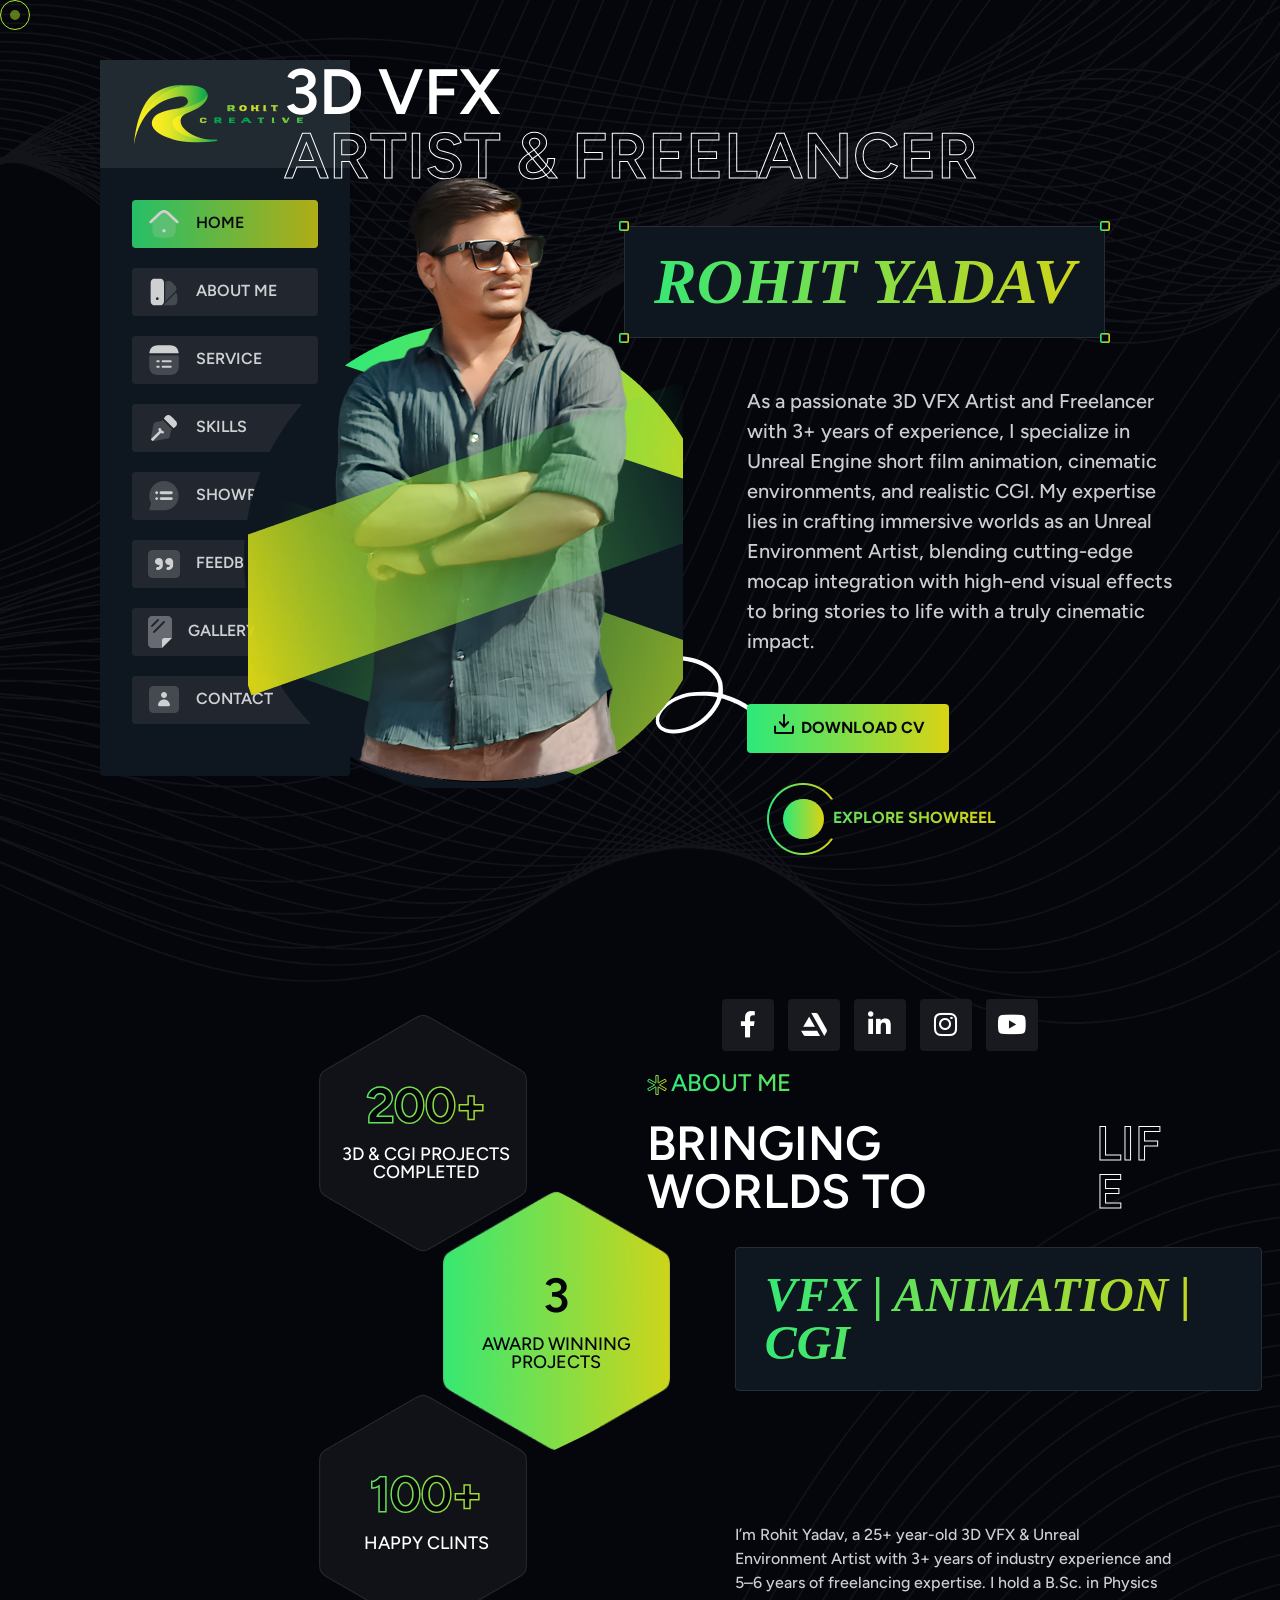
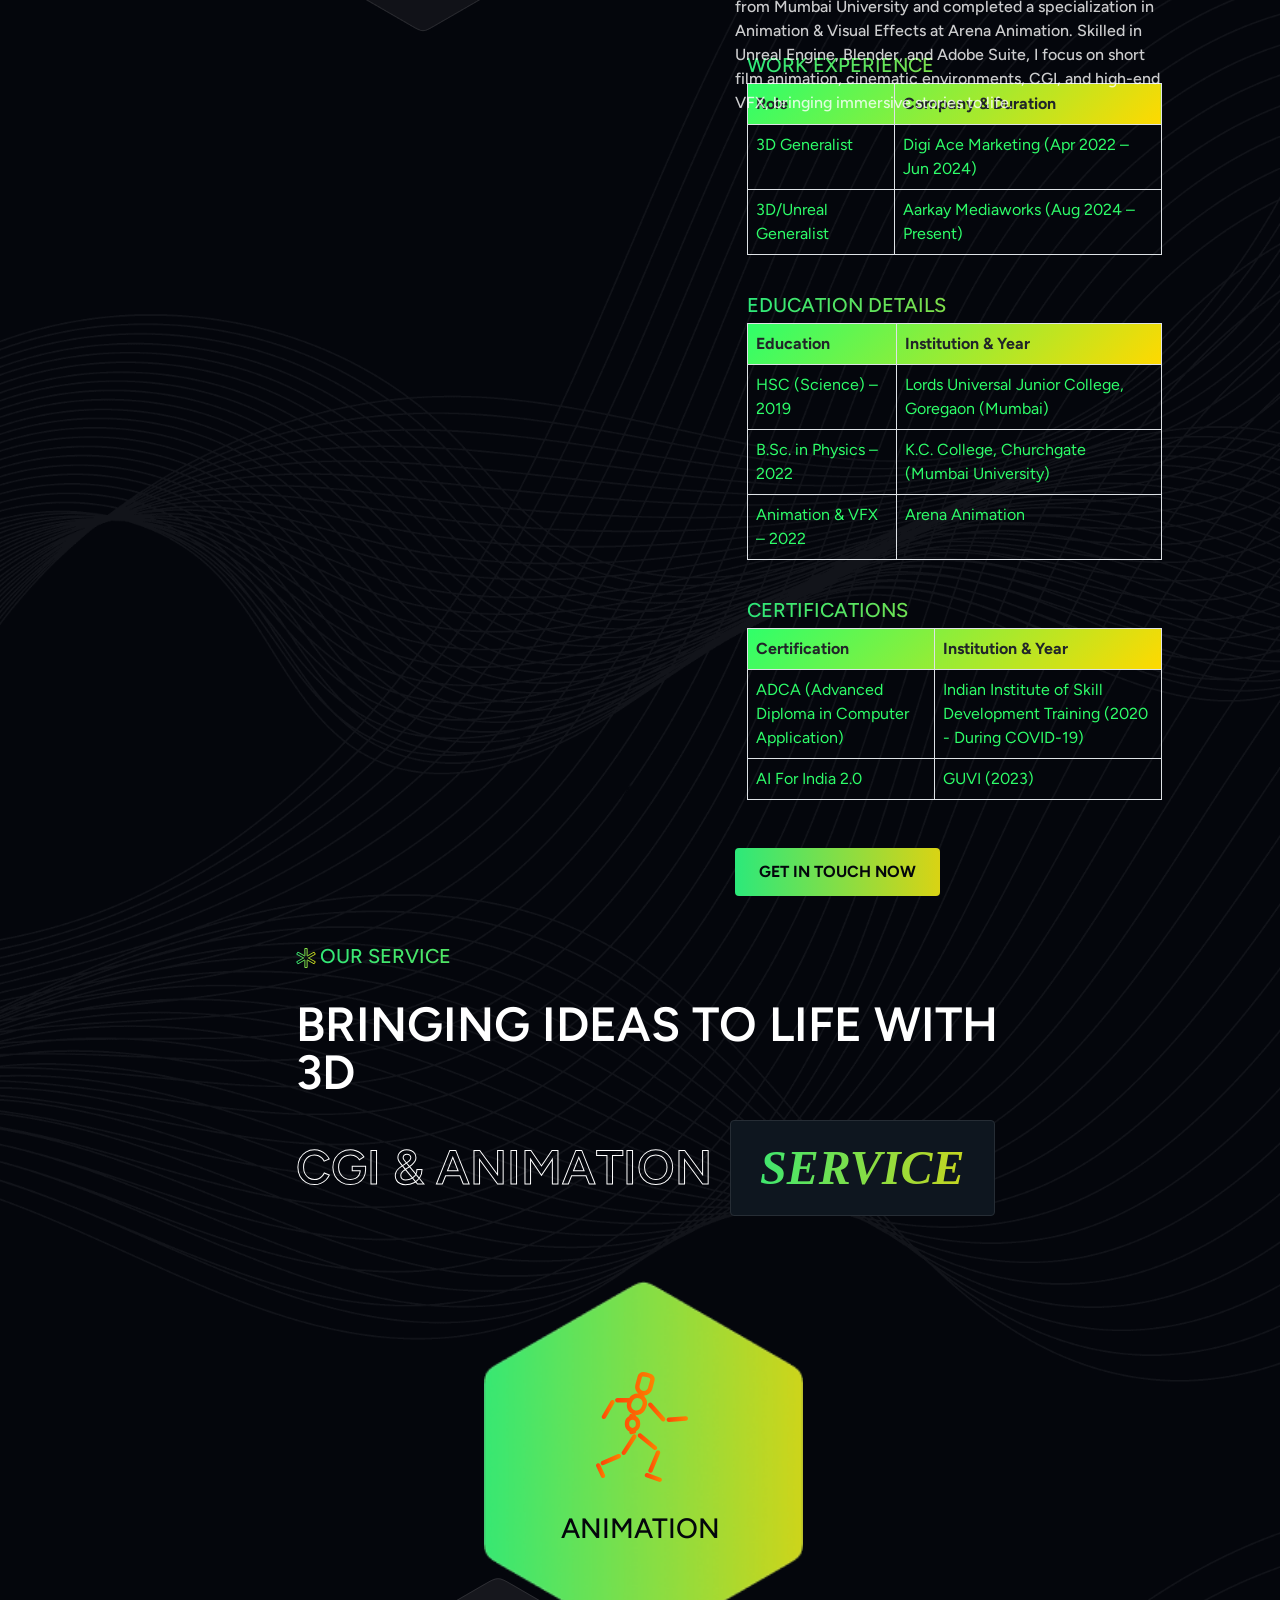
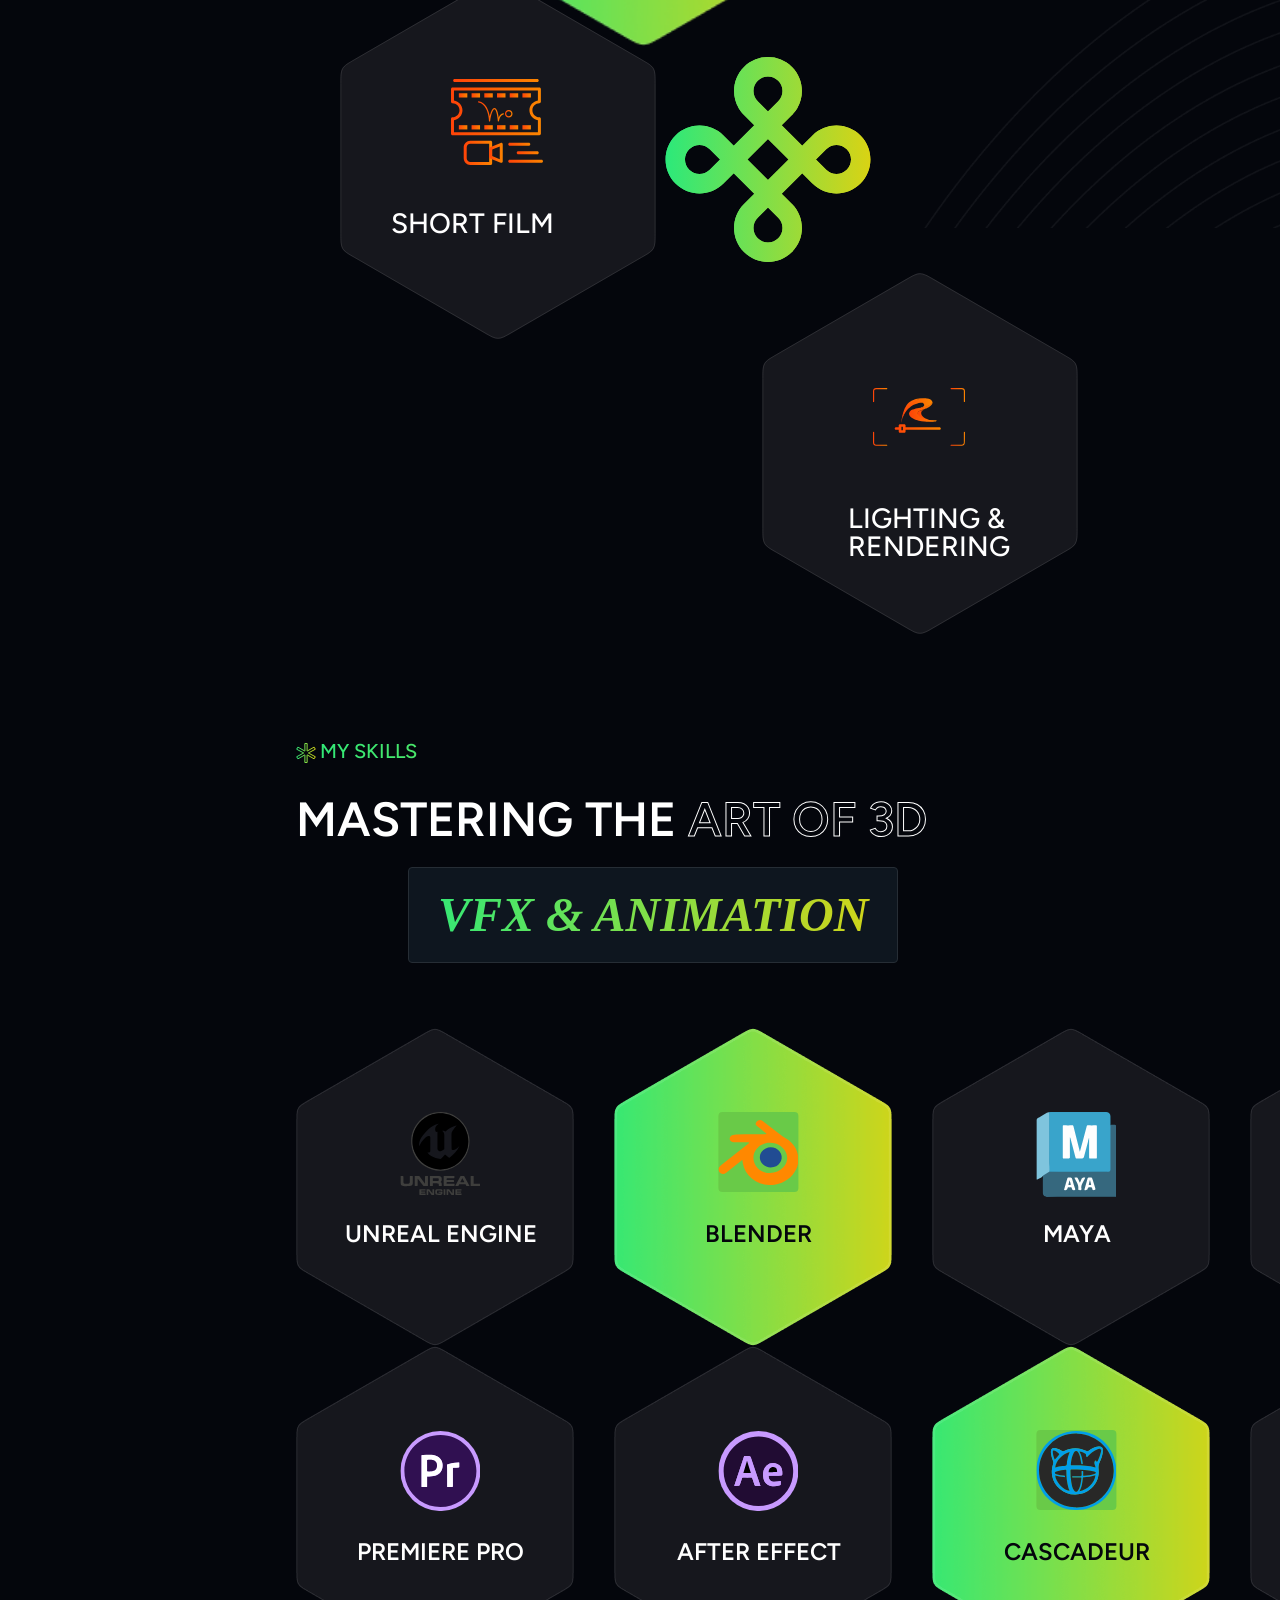
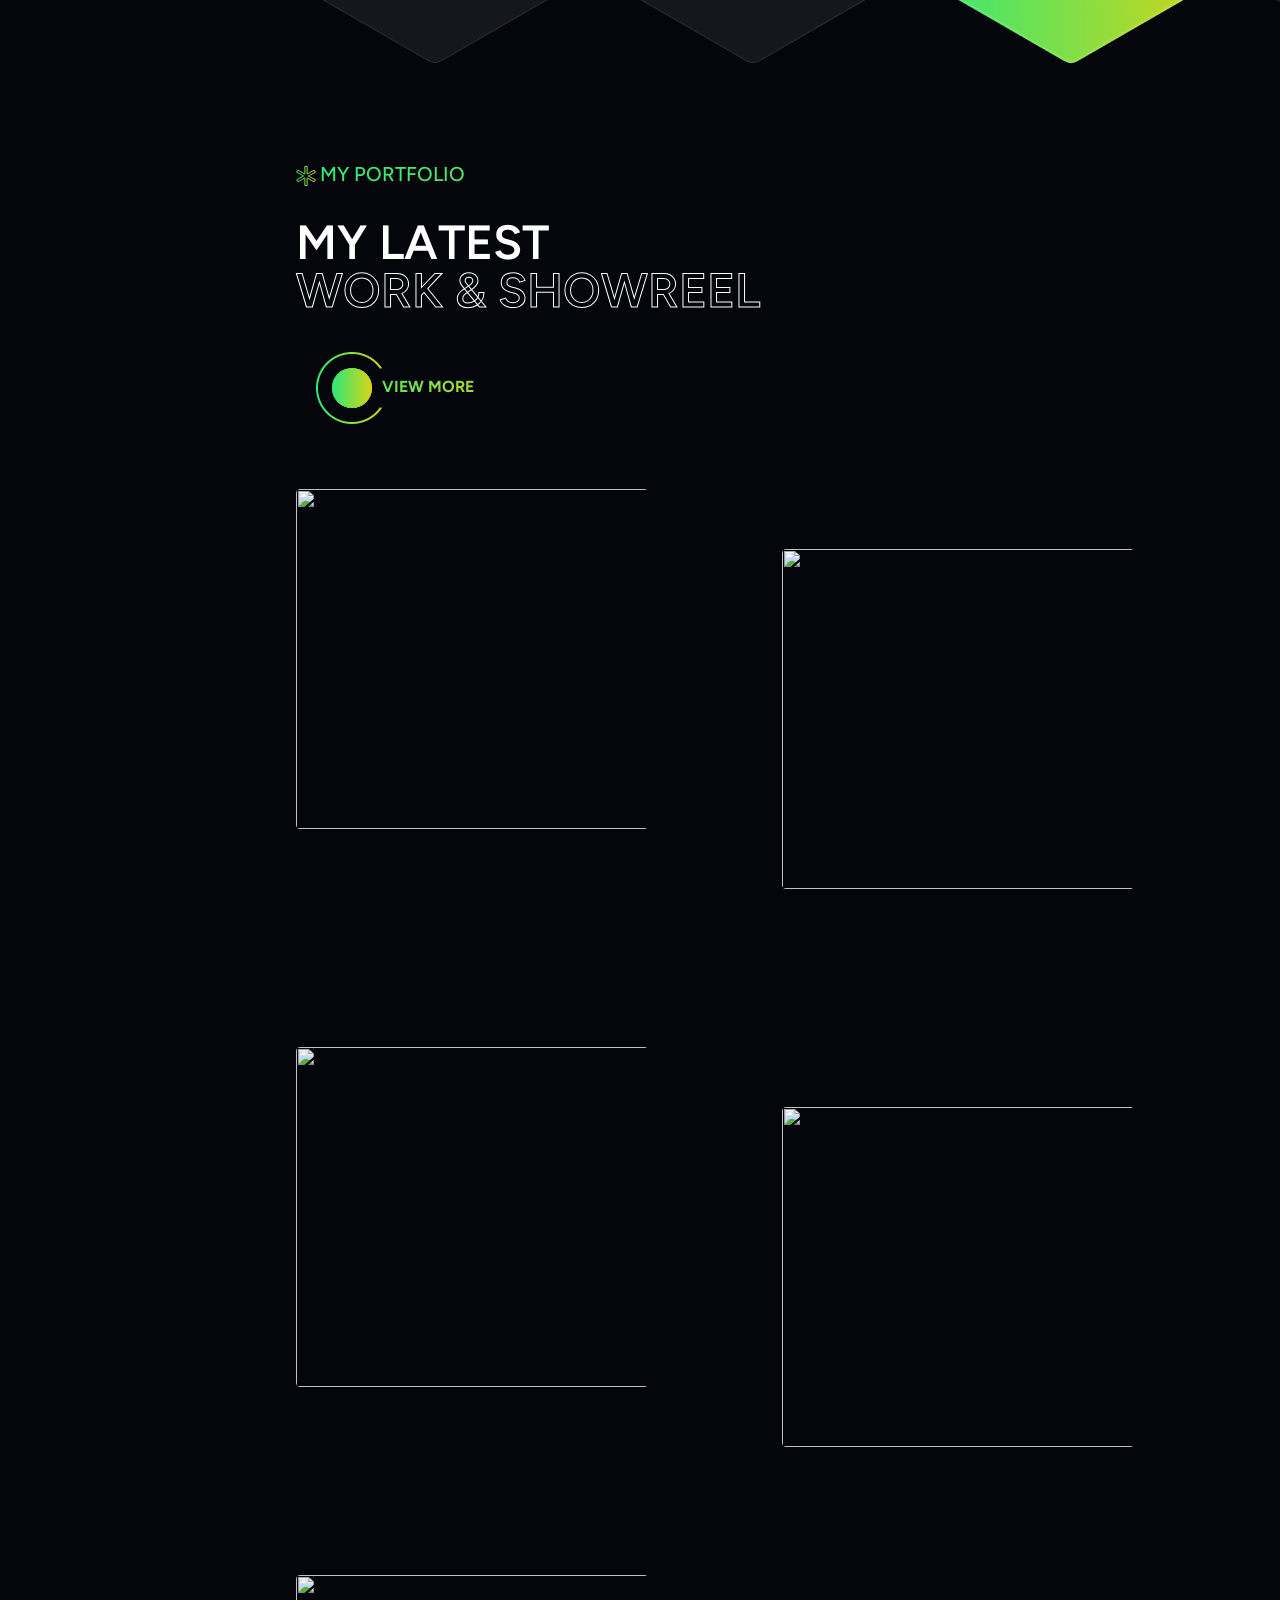
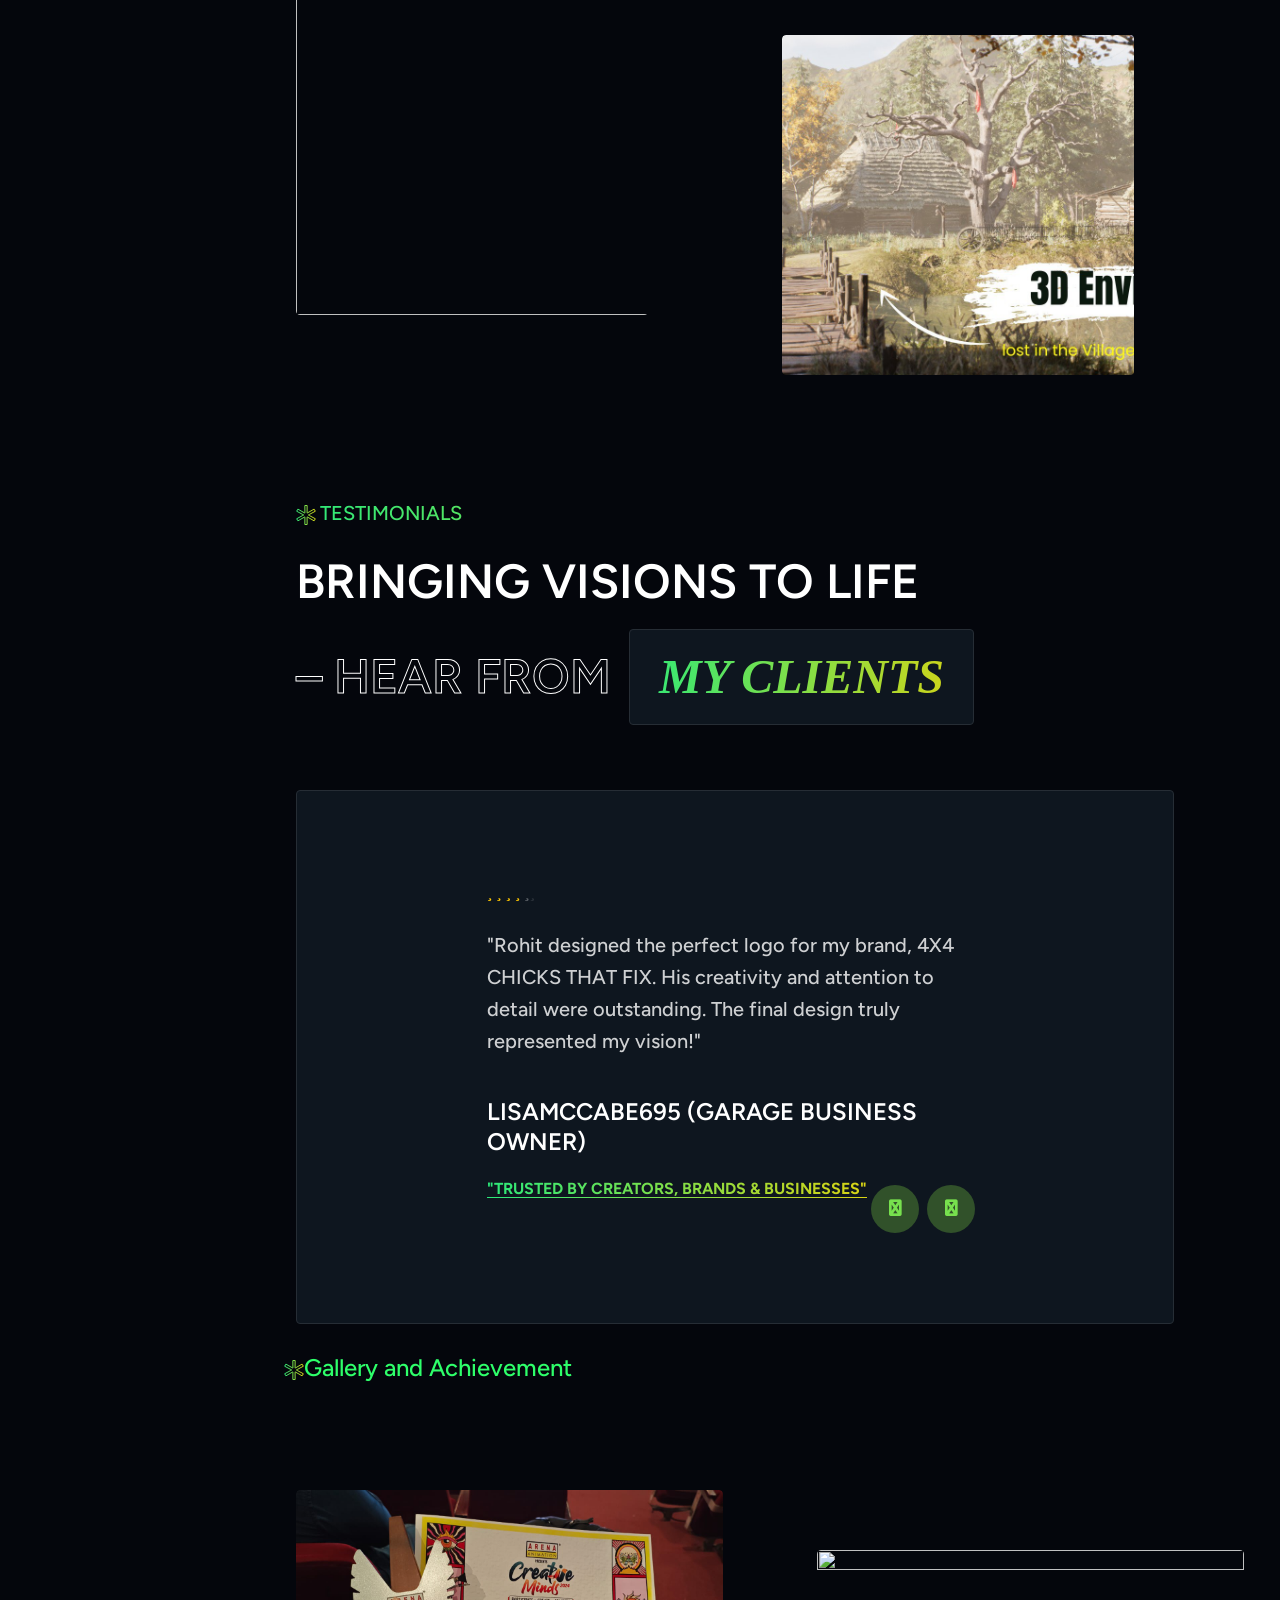
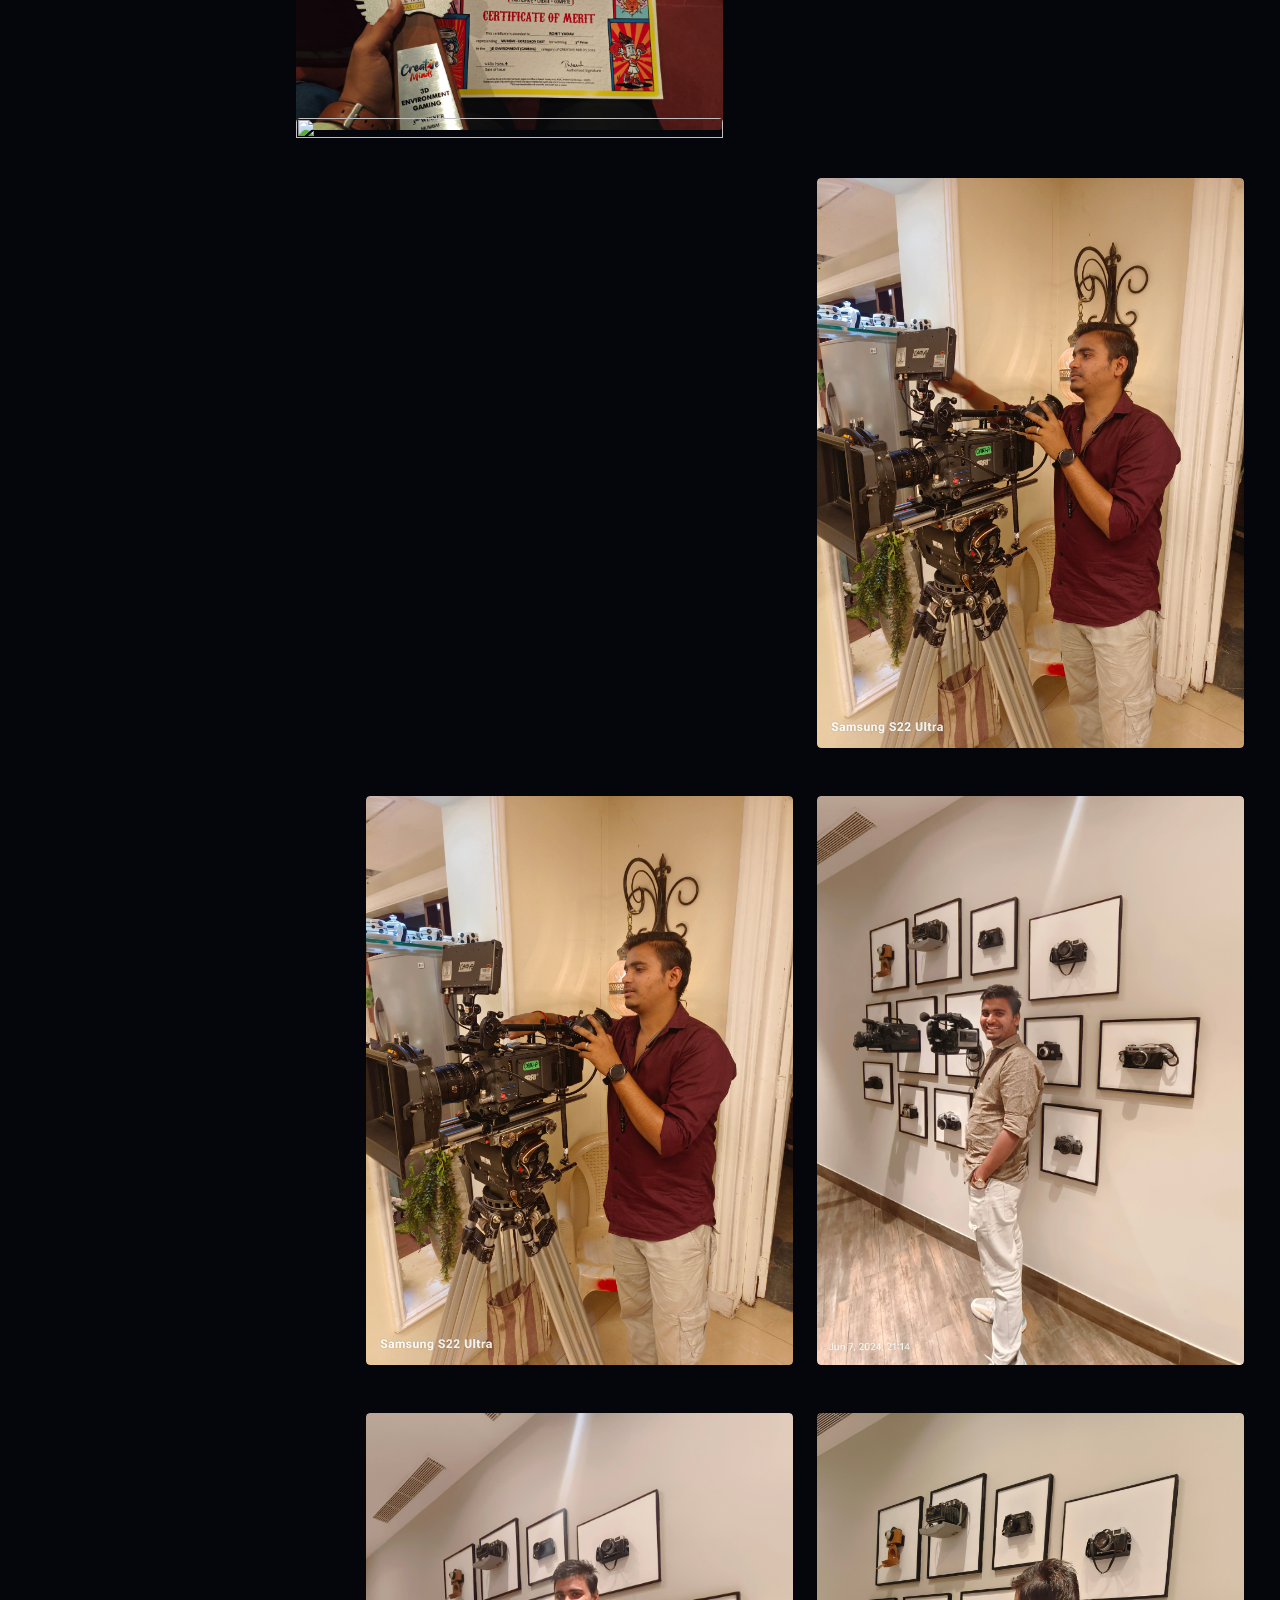
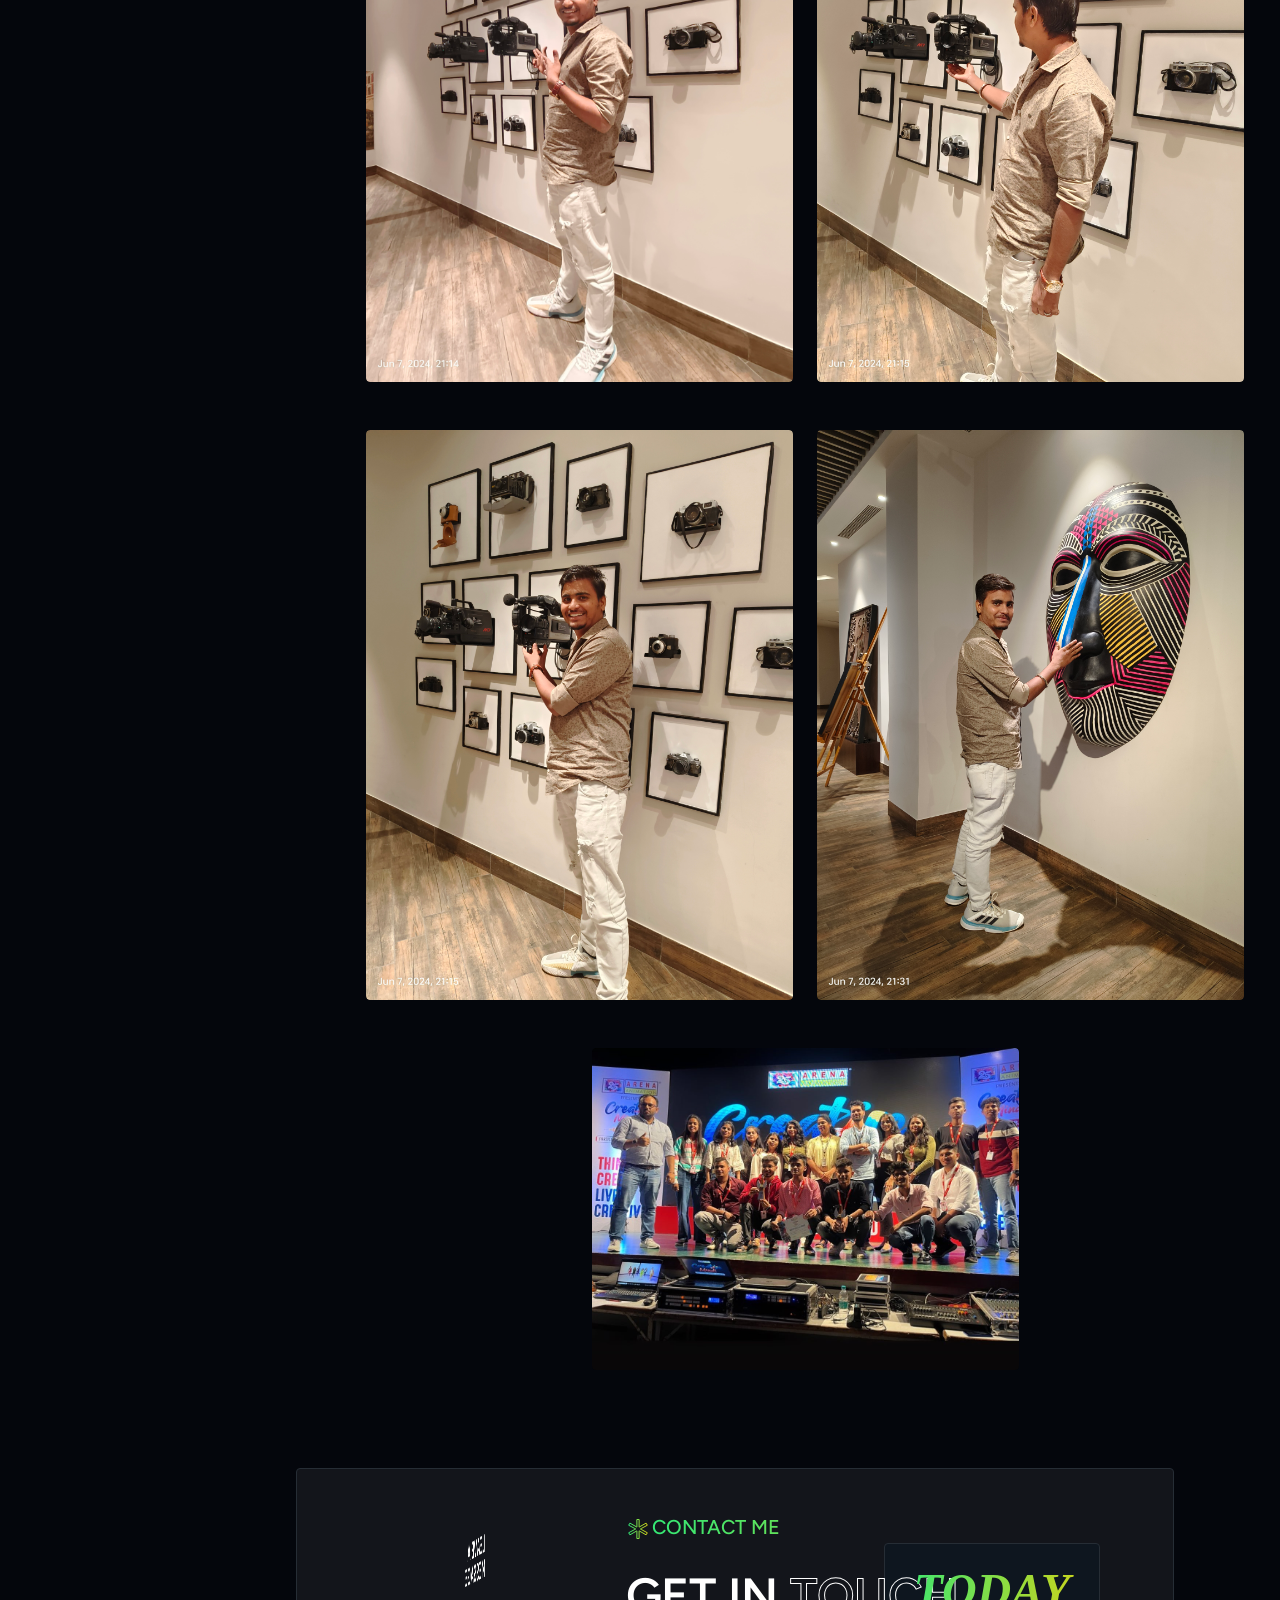
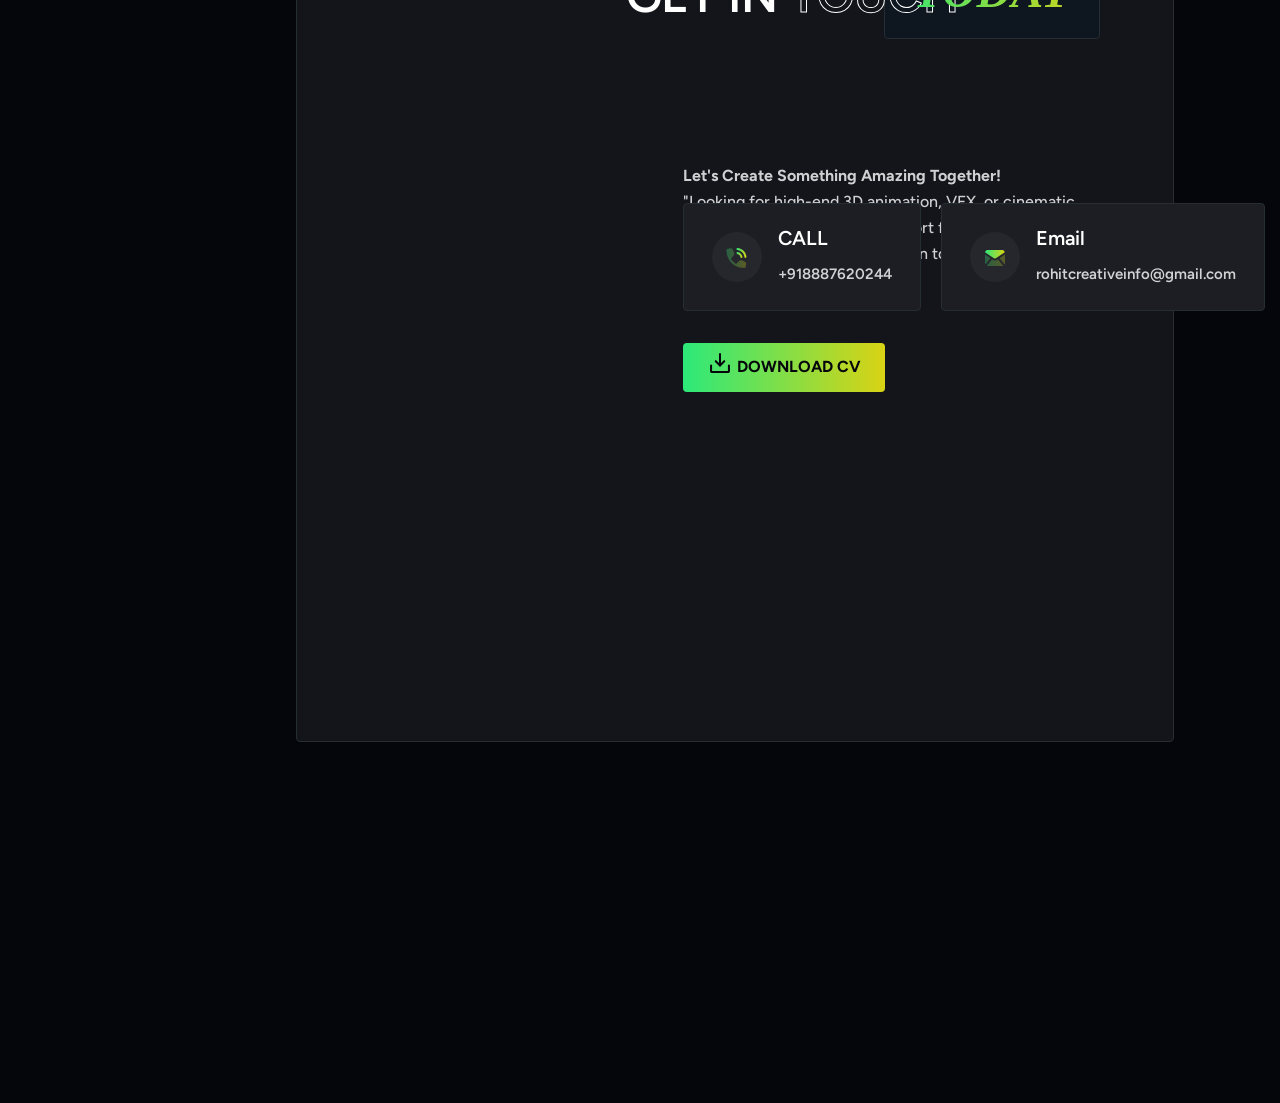
==== commit 3adadfd8: "Updated Recent Projects & Hyperlinks" ====
--- a/index.html
+++ b/index.html
@@ -221,7 +221,6 @@
                   <img src="assets/img/icons/skills.svg" alt="">
                   Skills
                 </a>
-
                 <a class="list-group-item list-group-item-action" href="#portfolio" data-aos="fade-up"
                   data-aos-duration="1100">
                   <img src="assets/img/icons/portfolio.svg" alt="">
@@ -233,12 +232,12 @@
                   Feedback
                 </a>
                 <a class="list-group-item list-group-item-action" href="#blog" data-aos="fade-up"
-                  data-aos-duration="1200">
+                  data-aos-duration="1300">
                   <img src="./assets/img/icons/blog.svg" alt="">
                   Gallery
                 </a>
-                <a class="list-group-item list-group-item-action m-0" href="#contact" data-aos="fade-up"
-                  data-aos-duration="1300">
+                <a class="list-group-item list-group-item-action" href="#contact" data-aos="fade-up"
+                  data-aos-duration="1400">
                   <img src="./assets/img/icons/contact.svg" alt="">
                   Contact
                 </a>
@@ -282,9 +281,7 @@
                           </div>
                           <div class="col-lg-6">
                             <div class="header-pera-area">
-                              <p data-aos="fade-up" data-aos-duration="900">As a passionate 3D VFX artist and freelancer
-                                with 2+ years of freelancing experience, I specialize in cinematic environments,
-                                realistic CGI, and high-end visual effects. </p>
+                              <p data-aos="fade-up" data-aos-duration="900">As a passionate 3D VFX Artist and Freelancer with 3+ years of experience, I specialize in Unreal Engine short film animation, cinematic environments, and realistic CGI. My expertise lies in crafting immersive worlds as an Unreal Environment Artist, blending cutting-edge mocap integration with high-end visual effects to bring stories to life with a truly cinematic impact.</p>
                               <div class="btn-area" data-aos="fade-up" data-aos-duration="1200">
                                 <a href="https://drive.google.com/drive/folders/10YLlSDVxDQ8A7qJJtSU9_UAb7qGU8BfD"
                                   download class="download-btn"><img src="assets/img/icons/download.svg" alt="">Download
@@ -297,19 +294,19 @@
                                 <h5> </h5>
                                 <ul>
                                   <li data-aos="zoom-in" data-aos-duration="700"><a
-                                      href="https://www.facebook.com/GraphicDesignerRC"><i
+                                      href="https://www.facebook.com/GraphicDesignerRC" target="_blank"><i
                                         class="fa-brands fa-facebook-f"></i></a></li>
                                   <li data-aos="zoom-in" data-aos-duration="800"><a
-                                      href="https://www.artstation.com/rohitcreative"><i
+                                      href="https://www.artstation.com/rohitcreative"target="_blank"><i
                                         class="fa-brands fa-artstation"></i></a></li>
                                   <li data-aos="zoom-in" data-aos-duration="900"><a
-                                      href="www.linkedin.com/in/rohit-creative"><i
+                                      href="https://www.linkedin.com/in/rohit-creative"target="_blank"><i
                                         class="fa-brands fa-linkedin-in"></i></a></li>
                                   <li data-aos="zoom-in" data-aos-duration="1000"><a
-                                      href="https://www.instagram.com/rohitcreative/"><i
+                                      href="https://www.instagram.com/rohitcreative/"target="_blank"><i
                                         class="fa-brands fa-instagram"></i></a></li>
                                   <li data-aos="zoom-in" data-aos-duration="1100"><a
-                                      href="https://www.youtube.com/c/ROHITCREATIVE"><i
+                                      href="https://www.youtube.com/c/ROHITCREATIVE"target="_blank"><i
                                         class="fa-brands fa-youtube"></i></a></li>
                                 </ul>
                               </div>
@@ -351,8 +348,32 @@
                                   <div class="list-area">
 
                                     <div class="container mt-4">
+                                      <!-- Work Section -->
+                                      <h4 class="text-primary"><i class="bi bi-briefcase"></i>WORK EXPERIENCE</h4>
+                                      <div class="table-responsive">
+                                        <table class="table table-bordered">
+                                          <thead class="table"
+                                            style="background: linear-gradient(135deg, #2EFF6A, #ffd900);">
+                                            <tr>
+                                              <th>Role</th>
+                                              <th>Company & Duration</th>
+                                            </tr>
+                                          </thead>
+                                          <tbody style="color: #2EFF6A;">
+                                            <tr>
+                                              <td>3D Generalist</td>
+                                              <td>Digi Ace Marketing (Apr 2022 – Jun 2024)</td>
+                                            </tr>
+                                            <tr>
+                                              <td>3D/Unreal Generalist</td>
+                                              <td>Aarkay Mediaworks (Aug 2024 – Present)</td>
+                                            </tr>
+                                          </tbody>
+                                        </table>
+                                      </div>
+
                                       <!-- Education Section -->
-                                      <h4 class="text-primary"><i class="bi bi-book"></i> Education Details</h4>
+                                      <h4 class="text-primary mt-4"><i class="bi bi-book"></i> Education Details</h4>
                                       <div class="table-responsive">
                                         <table class="table table-bordered">
                                           <thead class="table"
@@ -420,7 +441,7 @@
                                   <img src="assets/img/bg/polygin.png" alt="" class="polygin">
                                   <img src="assets/img/bg/polygon-bg2.png" alt="" class="polygon2">
                                   <div class="content">
-                                    <h2>50+</h2>
+                                    <h2>200+</h2>
                                     <p>3D & CGI Projects Completed</p>
                                   </div>
                                 </div>
@@ -461,23 +482,41 @@
                                   </span>
                                 </div>
                                 <div class="pera-content">
-                                  <p data-aos="fade-up" data-aos-duration="800">I'm Rohit Yadav, a 24-year-old
-                                    passionate 3D VFX artist & freelancer with 2+ Years of Freelancing and 1 year of
-                                    Industries experience, bringing cinematic worlds to life through Unreal Engine,
-                                    Blender, and Adobe Suite. I hold a B.Sc. in Physics from Mumbai University and have
-                                    also pursued my passion for animation and visual effects by graduating from Arena
-                                    Animation. With expertise in CGI, environment design, animation, and VFX, I strive
-                                    to push creative boundaries and craft visually stunning experiences.</p>
+                                  <p data-aos="fade-up" data-aos-duration="800">I’m Rohit Yadav, a 25+ year-old 3D VFX & Unreal Environment Artist with 3+ years of industry experience and 5–6 years of freelancing expertise. I hold a B.Sc. in Physics from Mumbai University and completed a specialization in Animation & Visual Effects at Arena Animation. Skilled in Unreal Engine, Blender, and Adobe Suite, I focus on short film animation, cinematic environments, CGI, and high-end VFX, bringing immersive stories to life.</p>
                                   <div class="list-area">
 
                                     <div class="container mt-4">
-                                      <!-- Education Section -->
-                                      <h4 class="text-primary"><i class="bi bi-book"></i> Education Details</h4>
+                                      <!-- Work Section -->
+                                      <h4 class="text-primary"><i class="bi bi-briefcase"></i>WORK EXPERIENCE</h4>
                                       <div class="table-responsive">
                                         <table class="table table-bordered">
                                           <thead class="table"
                                             style="background: linear-gradient(135deg, #2EFF6A, #ffd900);">
                                             <tr>
+                                              <th>Role</th>
+                                              <th>Company & Duration</th>
+                                            </tr>
+                                          </thead>
+                                          <tbody style="color: #2EFF6A;">
+                                            <tr>
+                                              <td>3D Generalist</td>
+                                              <td>Digi Ace Marketing (Apr 2022 – Jun 2024)</td>
+                                            </tr>
+                                            <tr>
+                                              <td>3D/Unreal Generalist</td>
+                                              <td>Aarkay Mediaworks (Aug 2024 – Present)</td>
+                                            </tr>
+                                          </tbody>
+                                        </table>
+                                      </div>
+
+                                      <!-- Education Section -->
+                                      <h4 class="text-primary mt-4"><i class="bi bi-book"></i> Education Details</h4>
+                                      <div class="table-responsive">
+                                        <table class="table table-bordered">
+                                          <thead class="table"
+                                            style="background: linear-gradient(135deg, #2EFF6A, #ffd900);">
+                                            <tr>
                                               <th>Education</th>
                                               <th>Institution & Year</th>
                                             </tr>
@@ -492,7 +531,7 @@
                                               <td>K.C. College, Churchgate (Mumbai University)</td>
                                             </tr>
                                             <tr>
-                                              <td>Animation & VFX – 2022 to 2025</td>
+                                              <td>Animation & VFX – 2022</td>
                                               <td>Arena Animation</td>
                                             </tr>
                                           </tbody>
@@ -731,10 +770,10 @@
                                     </div>
                                   </div>
 
-                                  <div class="skills-all-boxarea box2" data-aos="fade-left" data-aos-duration="1000">
-
-                                    <img src="assets/img/bg/polygon-bg4.png" alt="" class="polygon2">
-
+                                  <div class="skills-all-boxarea box1" data-aos="fade-left" data-aos-duration="1000">
+
+                                    <img src="assets/img/bg/polygon5.png" alt="" class="polygon2">
+                                    <img src="assets/img/bg/polygon-bg4.png" alt="" class="polygon4">
                                     <div class="content">
                                       <div class="icons">
                                         <img src="assets/img/icons/skills5.svg" alt="">
@@ -742,11 +781,11 @@
                                       <p>After Effect</p>
                                     </div>
                                   </div>
-
-                                  <div class="skills-all-boxarea box3" data-aos="fade-right" data-aos-duration="800">
-
-                                    <img src="assets/img/bg/polygon5.png" alt="" class="polygon2">
-                                    <img src="assets/img/bg/polygon-bg4.png" alt="" class="polygon4">
+                                    
+
+                                  <div class="skills-all-boxarea box2" data-aos="fade-right" data-aos-duration="800">
+                                    
+                                    <img src="assets/img/bg/polygon-bg4.png" alt="" class="polygon2">
 
                                     <div class="content">
                                       <div class="icons">
@@ -859,8 +898,8 @@
                               <div class="portfolio-header-area">
                                 <div class="pbmit-heading-subheading">
                                   <h4> <img src="assets/img/icons/star.svg" alt="">my Portfolio</h4>
-                                  <h2 class="text-anime-style-3">My latest <span class="designer">Work &</span></h2>
-                                  <span class="marketer">SHOWREEL
+                                  <h2 class="text-anime-style-3">My latest <span class="designer">Work & SHOWREEL</span></h2>
+                                  <!--<span class="marketer">SHOWREEL
                                     <img src="assets/img/elements/elements1.png" alt="" class="elements1"
                                       data-aos="fade-left" data-aos-duration="800">
                                     <img src="assets/img/elements/elements1.png" alt="" class="elements2"
@@ -869,7 +908,10 @@
                                       data-aos="fade-left" data-aos-duration="1100">
                                     <img src="assets/img/elements/elements1.png" alt="" class="elements4"
                                       data-aos="fade-right" data-aos-duration="1200">
-                                  </span>
+                                  </span>-->
+									<div class="btn-area" data-aos="fade-up" data-aos-duration="1200">
+										<a href="https://www.artstation.com/rohitcreative" class="play-btn" target="_blank"><img src="assets/img/elements/elements2.png" alt="" class="elements4"><span><i class="fa-solid fa-play"></i>></span>View More&emsp;&emsp;&emsp;&emsp;</a>
+									</div>
                                 </div>
                               </div>
                               <div class="row">
@@ -877,14 +919,13 @@
                                   <div class="portfolio-box-area click-here">
                                     <div class="images" data-aos="zoom-in" data-aos-duration="1000">
                                       <img
-                                        src="https://cdnb.artstation.com/p/assets/covers/images/084/348/489/smaller_square/rohit-yadav-rohit-yadav-artstation-cover.jpg?1738153849"
+                                        src="https://cdnb.artstation.com/p/assets/images/images/092/120/617/large/rohit-yadav-0431.jpg?1758745881	"
                                         alt="">
                                     </div>
                                     <div class="content-area" data-aos="flip-right" data-aos-duration="1000"
                                       style="background-image: url(assets/img/bg/bg2.png); background-position: center; background-size: cover; background-repeat: no-repeat;">
-                                      <h4>#Echoes of Valtoria</h4>
-                                      <a href="https://www.artstation.com/artwork/x3N1Am" target="_blank">A Cinematic
-                                        Unreal Engine Masterpiece | ROHIT YADAV | Watch Now</a>
+                                      <h4>#Anamorphic Car Ad</h4>
+                                      <a href="https://www.artstation.com/artwork/oJGkmJ" target="_blank">Breaking the Screen Illusion | Blender 3D CGI</a>
                                     </div>
                                   </div>
                                 </div>
@@ -893,79 +934,72 @@
                                   <div class="portfolio-box-area box2 click-here">
                                     <div class="images" data-aos="zoom-in" data-aos-duration="1000">
                                       <img
-                                        src="https://cdnb.artstation.com/p/assets/covers/images/082/724/315/smaller_square/rohit-yadav-rohit-yadav-stonehaven-2.jpg?1733767366"
+                                        src="https://cdnb.artstation.com/p/assets/images/images/084/777/739/large/rohit-yadav-landscape-02-seq-cam-09-0158.jpg?1739204158"
                                         alt="">
                                     </div>
                                     <div class="content-area" data-aos="flip-right" data-aos-duration="1000"
                                       style="background-image: url(assets/img/bg/bg3.png);  background-position: center; background-size: cover; background-repeat: no-repeat;">
-                                      <h4>#The StoneHaven</h4>
-                                      <a href="https://www.artstation.com/artwork/QKGVNr" target="_blank">A Tranquil Yet
-                                        Weathered Haven | 3D Enviroment</a>
+                                      <h4>#Wooden Turbine Village	</h4>
+                                      <a href="https://www.artstation.com/artwork/V2azxb" target="_blank"> A Cinematic 3D Environment in Unreal Engine 5.5</a>
                                     </div>
                                   </div>
                                 </div>
 
                                 <div class="col-lg-6 col-md-6">
-                                  <div class="portfolio-box-area box3 click-here">
+                                  <div class="portfolio-box-area box click-here">
                                     <div class="images" data-aos="zoom-in" data-aos-duration="1000">
-                                      <img src="./images/scelent.jpg" alt="">
+                                      <img src="https://cdna.artstation.com/p/assets/images/images/092/118/704/large/rohit-yadav-skyarc-display-206.jpg?1758742183" alt="">
                                     </div>
                                     <div class="content-area" data-aos="flip-right" data-aos-duration="1000"
                                       style="background-image: url(assets/img/bg/bg4.png);  background-position: center; background-size: cover; background-repeat: no-repeat;">
-                                      <h4>#The Silent Citedel</h4>
-                                      <a href="https://www.artstation.com/artwork/YGrV6X" target="_blank">A Fortress of
-                                        Shadow and Mystery | 3D Environment |🏆 Award-Winning Environment</a>
+                                      <h4>#Anamorphic 3D Ad</h4>
+                                      <a href="https://www.artstation.com/artwork/rlGkPO" target="_blank">Futuristic CGI Illusion for Flat Screens | Unreal Engine</a>
                                     </div>
                                   </div>
                                 </div>
 
                                 <div class="col-lg-6 col-md-6">
-                                  <div class="portfolio-box-area box4 click-here">
+                                  <div class="portfolio-box-area box2 click-here">
                                     <div class="images" data-aos="zoom-in" data-aos-duration="1000">
                                       <img
-                                        src="https://cdnb.artstation.com/p/assets/covers/images/081/758/245/smaller_square/rohit-yadav-rohit-yadav-0130.jpg?1731137210"
+                                        src="https://cdna.artstation.com/p/assets/images/images/091/167/158/large/rohit-yadav-image-01.webp?1756040865"
                                         alt="">
                                     </div>
                                     <div class="content-area" data-aos="flip-right" data-aos-duration="1000"
                                       style="background-image: url(assets/img/bg/bg4.png);  background-position: center; background-size: cover; background-repeat: no-repeat;">
-                                      <h4>#Feel the Rush of Pure Motion!</h4>
-                                      <a href="https://www.artstation.com/artwork/GvkK0a" target="_blank">Car Animation
-                                        | 3D Render</a>
+                                      <h4>#Batman-Inspired Cinematic</h4>
+                                      <a href="https://www.artstation.com/artwork/98bWdy" target="_blank">Unreal Engine 5 Dark Action Sequence</a>
                                     </div>
                                   </div>
                                 </div>
 
                                 <div class="col-lg-6 col-md-6">
-                                  <div class="portfolio-box-area box4 click-here">
+                                  <div class="portfolio-box-area box click-here">
                                     <div class="images" data-aos="zoom-in" data-aos-duration="1000">
-                                      <img src="./images/Parle.png" alt="">
+                                      <img
+                                        src="https://cdnb.artstation.com/p/assets/covers/images/084/348/489/smaller_square/rohit-yadav-rohit-yadav-artstation-cover.jpg?1738153849"
+                                        alt="">
                                     </div>
                                     <div class="content-area" data-aos="flip-right" data-aos-duration="1000"
-                                      style="background-image: url(assets/img/bg/bg4.png);  background-position: center; background-size: cover; background-repeat: no-repeat;">
-                                      <h4>#Stunning CGI Ad for Parle</h4>
-                                      <a href="https://www.artstation.com/artwork/eRPXLG" target="_blank">Stunning CGI
-                                        Ad for Parle | 3D Product Showcase 2024 | ROHIT YADAV</a>
-                                    </div>
-                                  </div>
-                                </div>
-
+                                      style="background-image: url(assets/img/bg/bg2.png); background-position: center; background-size: cover; background-repeat: no-repeat;">
+                                      <h4>#Echoes of Valtoria</h4>
+                                      <a href="https://www.artstation.com/artwork/x3N1Am" target="_blank">A Cinematic Unreal Engine Masterpiece</a>
+                                    </div>
+                                  </div>
+                                </div>
 
                                 <div class="col-lg-6 col-md-6">
-                                  <div class="portfolio-box-area box4 click-here">
+                                  <div class="portfolio-box-area box2 click-here">
                                     <div class="images" data-aos="zoom-in" data-aos-duration="1000">
                                       <img src="./images/Greenhaven.jpg" alt="">
                                     </div>
                                     <div class="content-area" data-aos="flip-right" data-aos-duration="1000"
                                       style="background-image: url(assets/img/bg/bg4.png);  background-position: center; background-size: cover; background-repeat: no-repeat;">
                                       <h4>#Greenhaven Hollow Unveiled</h4>
-                                      <a href="https://www.artstation.com/artwork/y4ZdX3" target="_blank">Stunning
-                                        Medieval World in Unreal Engine</a>
-                                    </div>
-                                  </div>
-                                </div>
-
-
-
+                                      <a href="https://www.artstation.com/artwork/y4ZdX3" target="_blank">Stunning Medieval World in Unreal Engine</a>
+                                    </div>
+                                  </div>
+                                </div>
 
                               </div>
                             </div>
@@ -1323,13 +1357,13 @@
                                           </div>
                                           <div class="content">
                                             <h5>Email</h5>
-                                            <a href="mailto:">rohitcreativeinfo@gmail.com</a>
+                                            <a href="mailto:rohitcreativeinfo@gmail.com">rohitcreativeinfo@gmail.com</a>
                                           </div>
                                         </div>
                                       </div>
                                       <div class="btn-area" data-aos="fade-up" data-aos-duration="1200">
                                         <a href="https://drive.google.com/drive/folders/10YLlSDVxDQ8A7qJJtSU9_UAb7qGU8BfD"
-                                          download="" class="download-btn"><img src="assets/img/icons/download.svg"
+                                          download="" class="download-btn" target="_blank"><img src="assets/img/icons/download.svg"
                                             alt="">Download CV</a>
                                       </div>
                                     </div>
@@ -1349,13 +1383,16 @@
                                       <div class="social-links-area">
                                         <ul>
                                           <li data-aos="zoom-out" data-aos-duration="800"><a href="#"><img
-                                                src="assets/img/icons/facebook.svg" alt=""> facebook</a></li>
+                                                src="assets/img/icons/facebook.svg" alt="" target="_blank"> facebook</a></li>
                                           <li data-aos="zoom-out" data-aos-duration="900"><a
-                                              href="https://www.instagram.com/designerxartist"><img
+                                              href="https://www.instagram.com/designerxartist" target="_blank"><img
                                                 src="assets/img/icons/instagram.svg" alt=""> Instagram</a></li>
                                           <li data-aos="zoom-out" data-aos-duration="1100"><a
-                                              href="https://www.linkedin.com/in/rohit-creative"><img
+                                              href="https://www.linkedin.com/in/rohit-creative" target="_blank"><img
                                                 src="assets/img/icons/linkedin.svg" alt=""> linkedin</a></li>
+										  <!--<li data-aos="zoom-out" data-aos-duration="1100"><a
+                                              href="https://www.youtube.com/@DesignerxArtist" target="_blank"><img
+                                                src="assets/img/icons/youtube.svg" alt=""> Youtube</a></li>-->
                                         </ul>
                                       </div>
                                       <div class="copyright-pera">
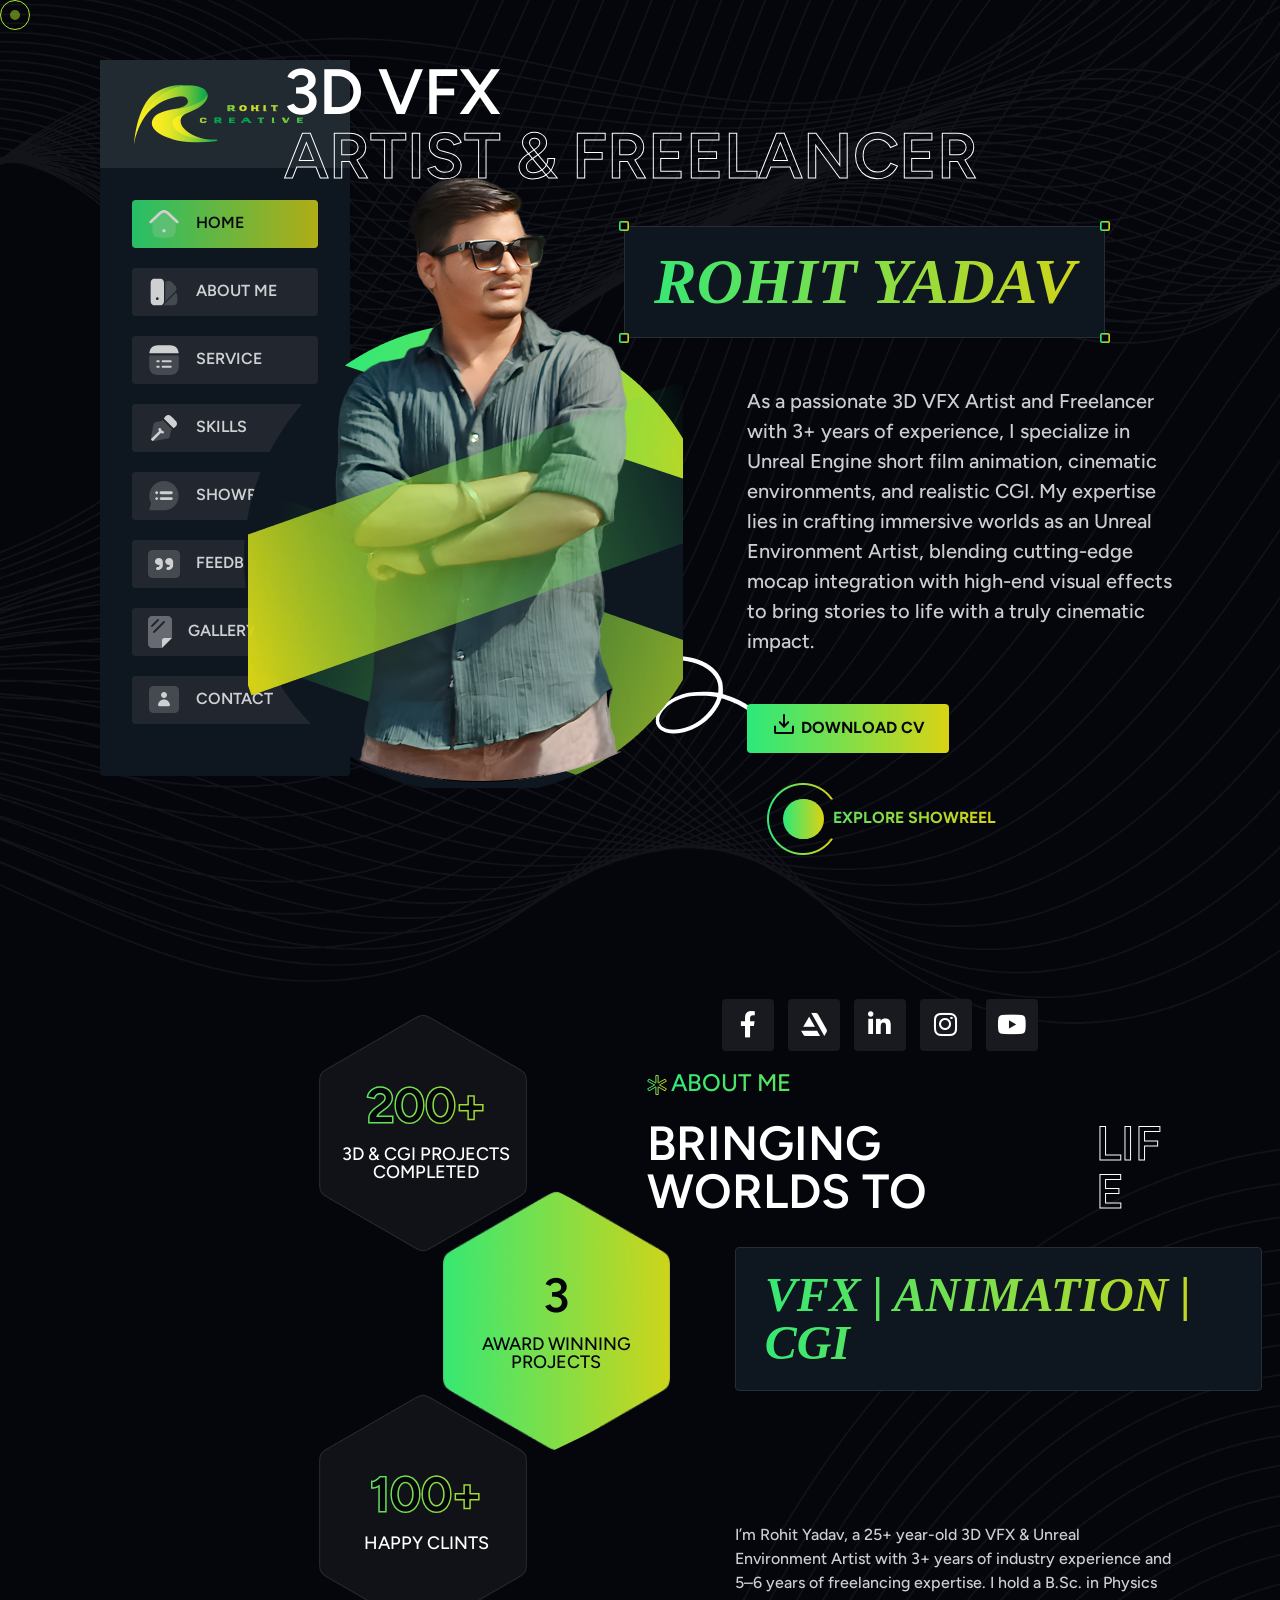
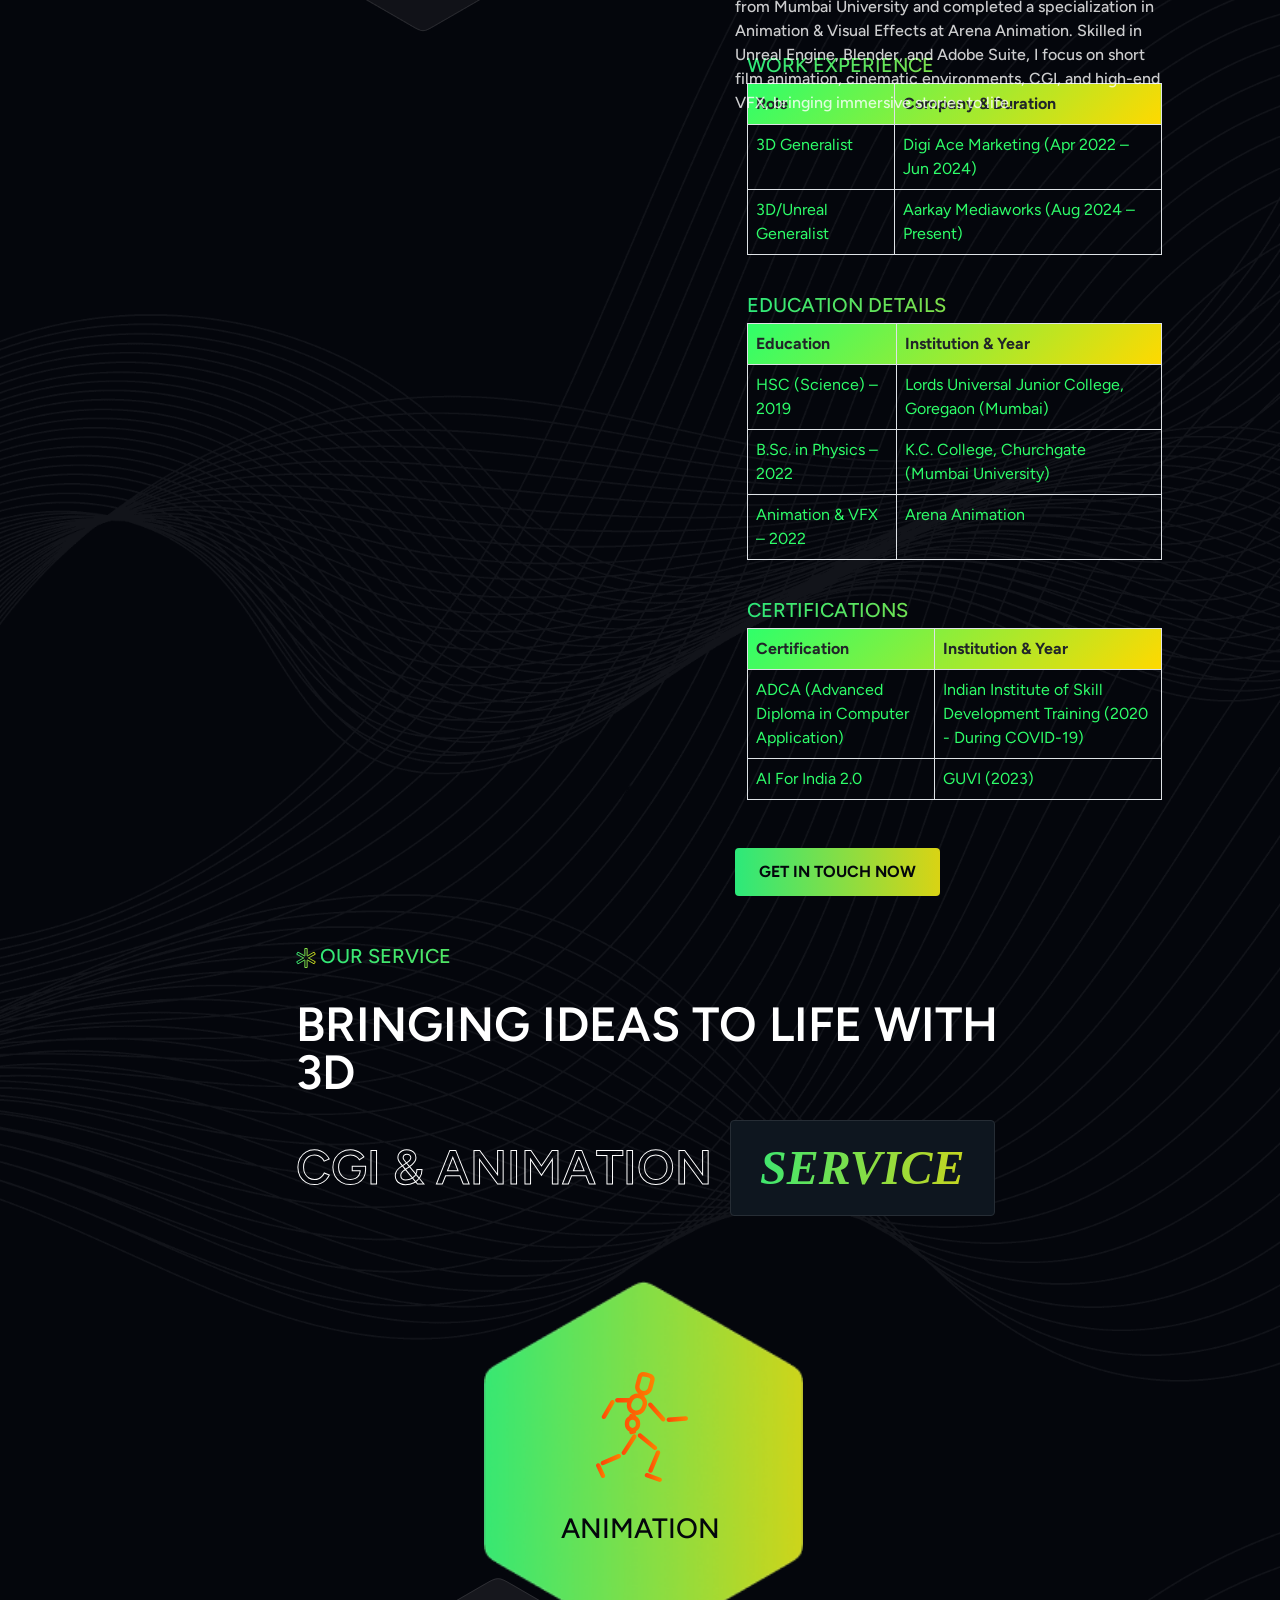
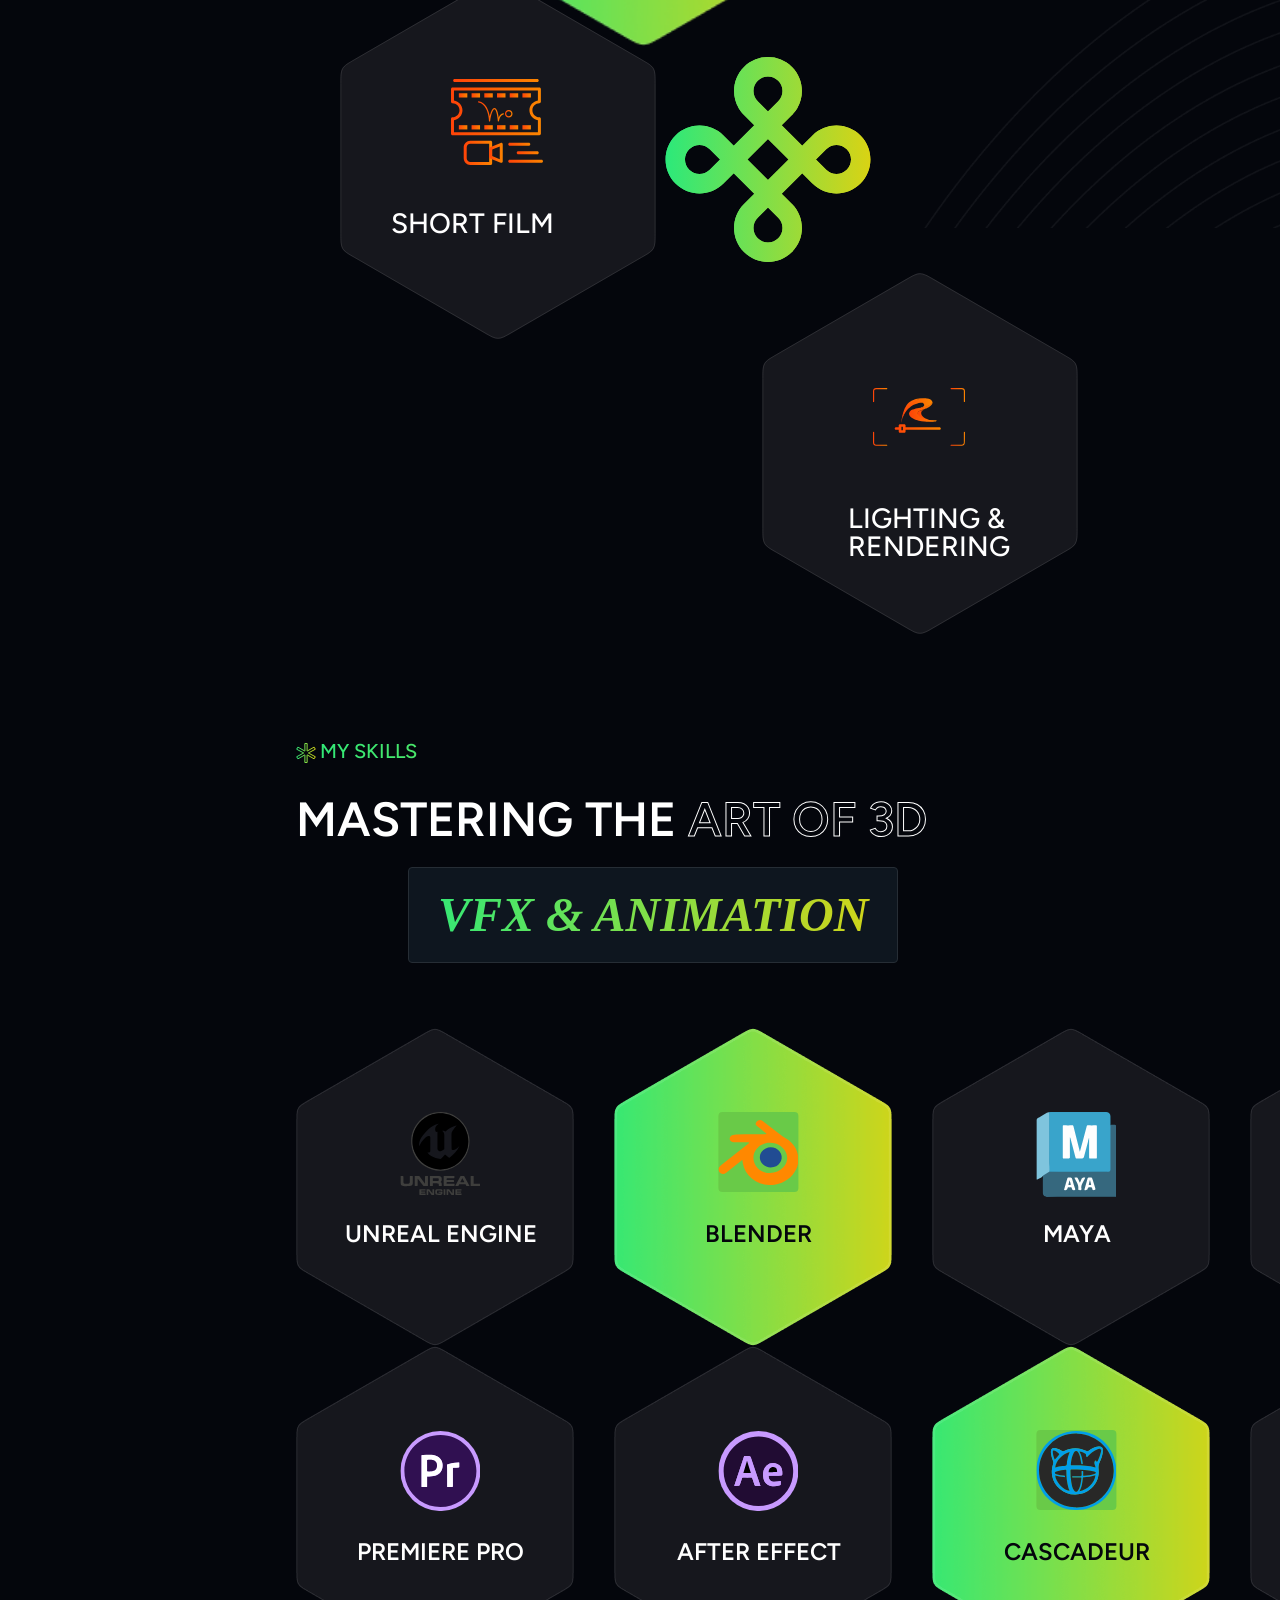
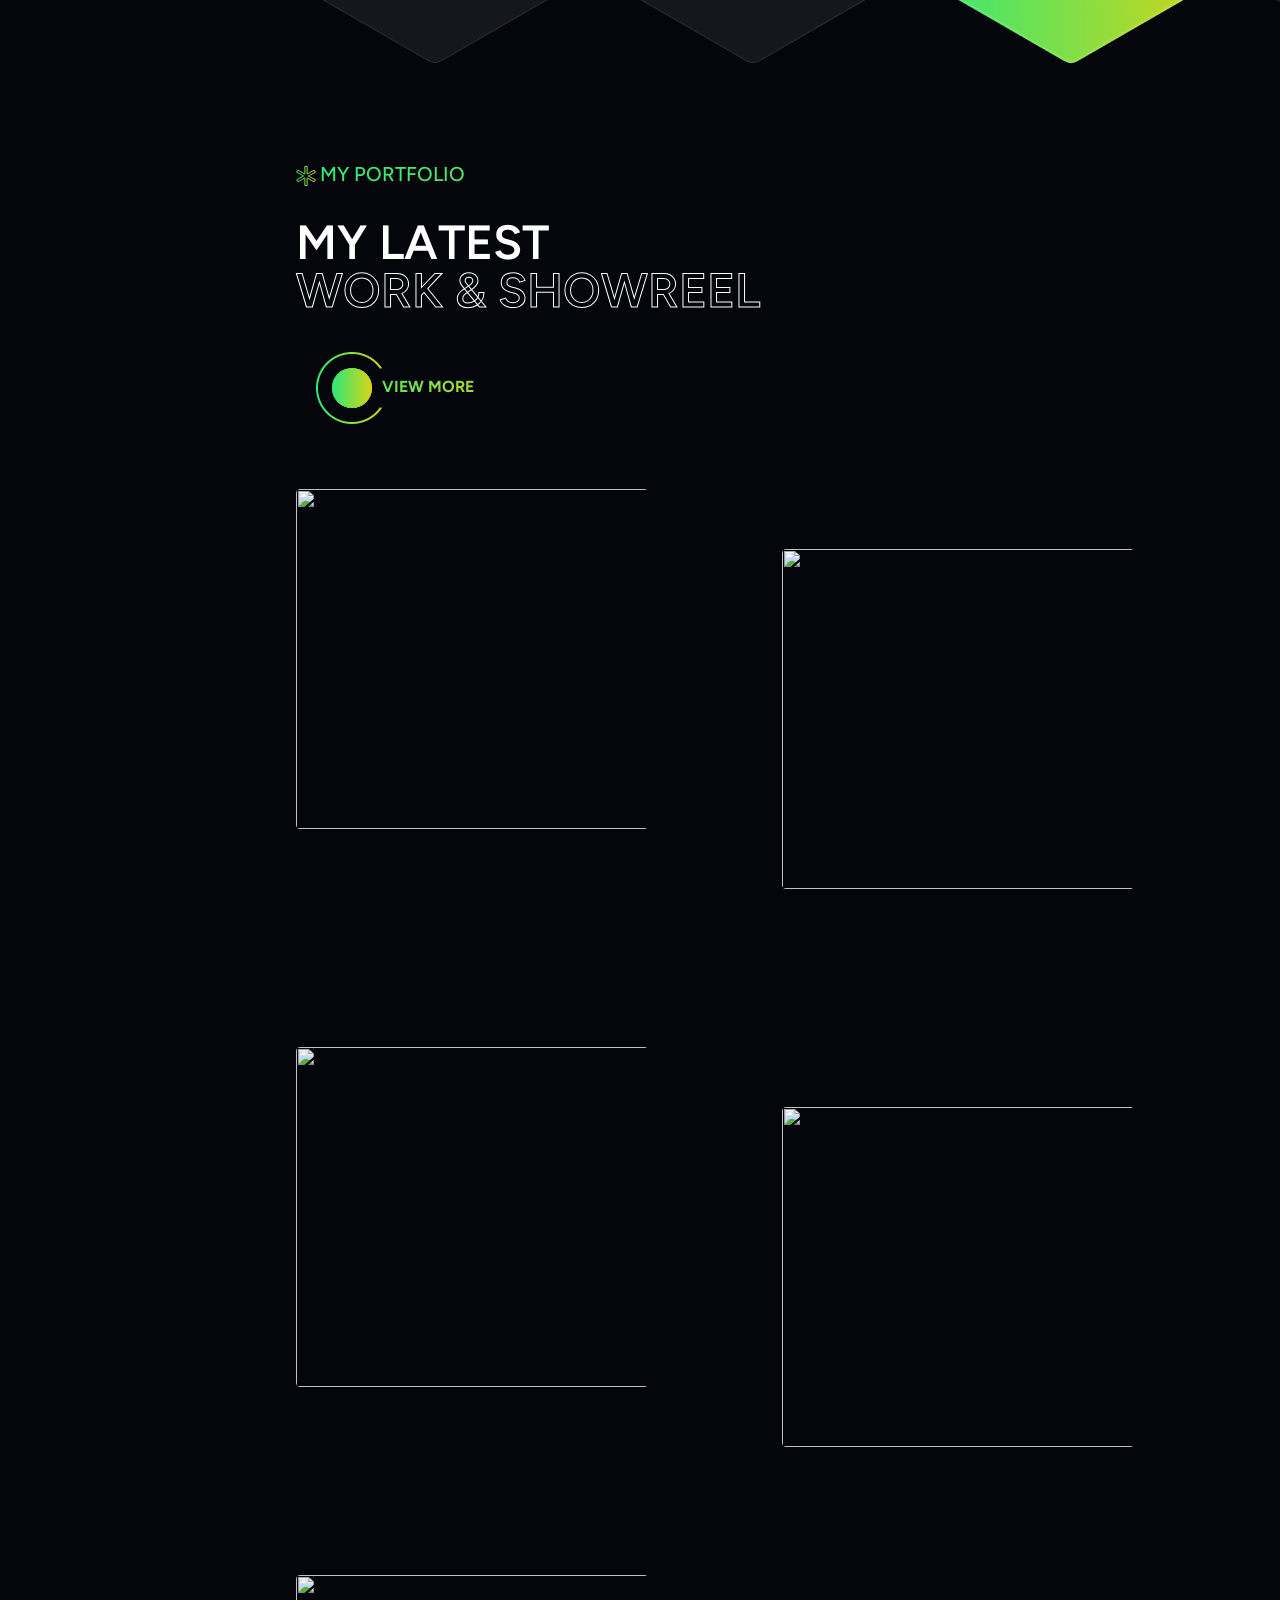
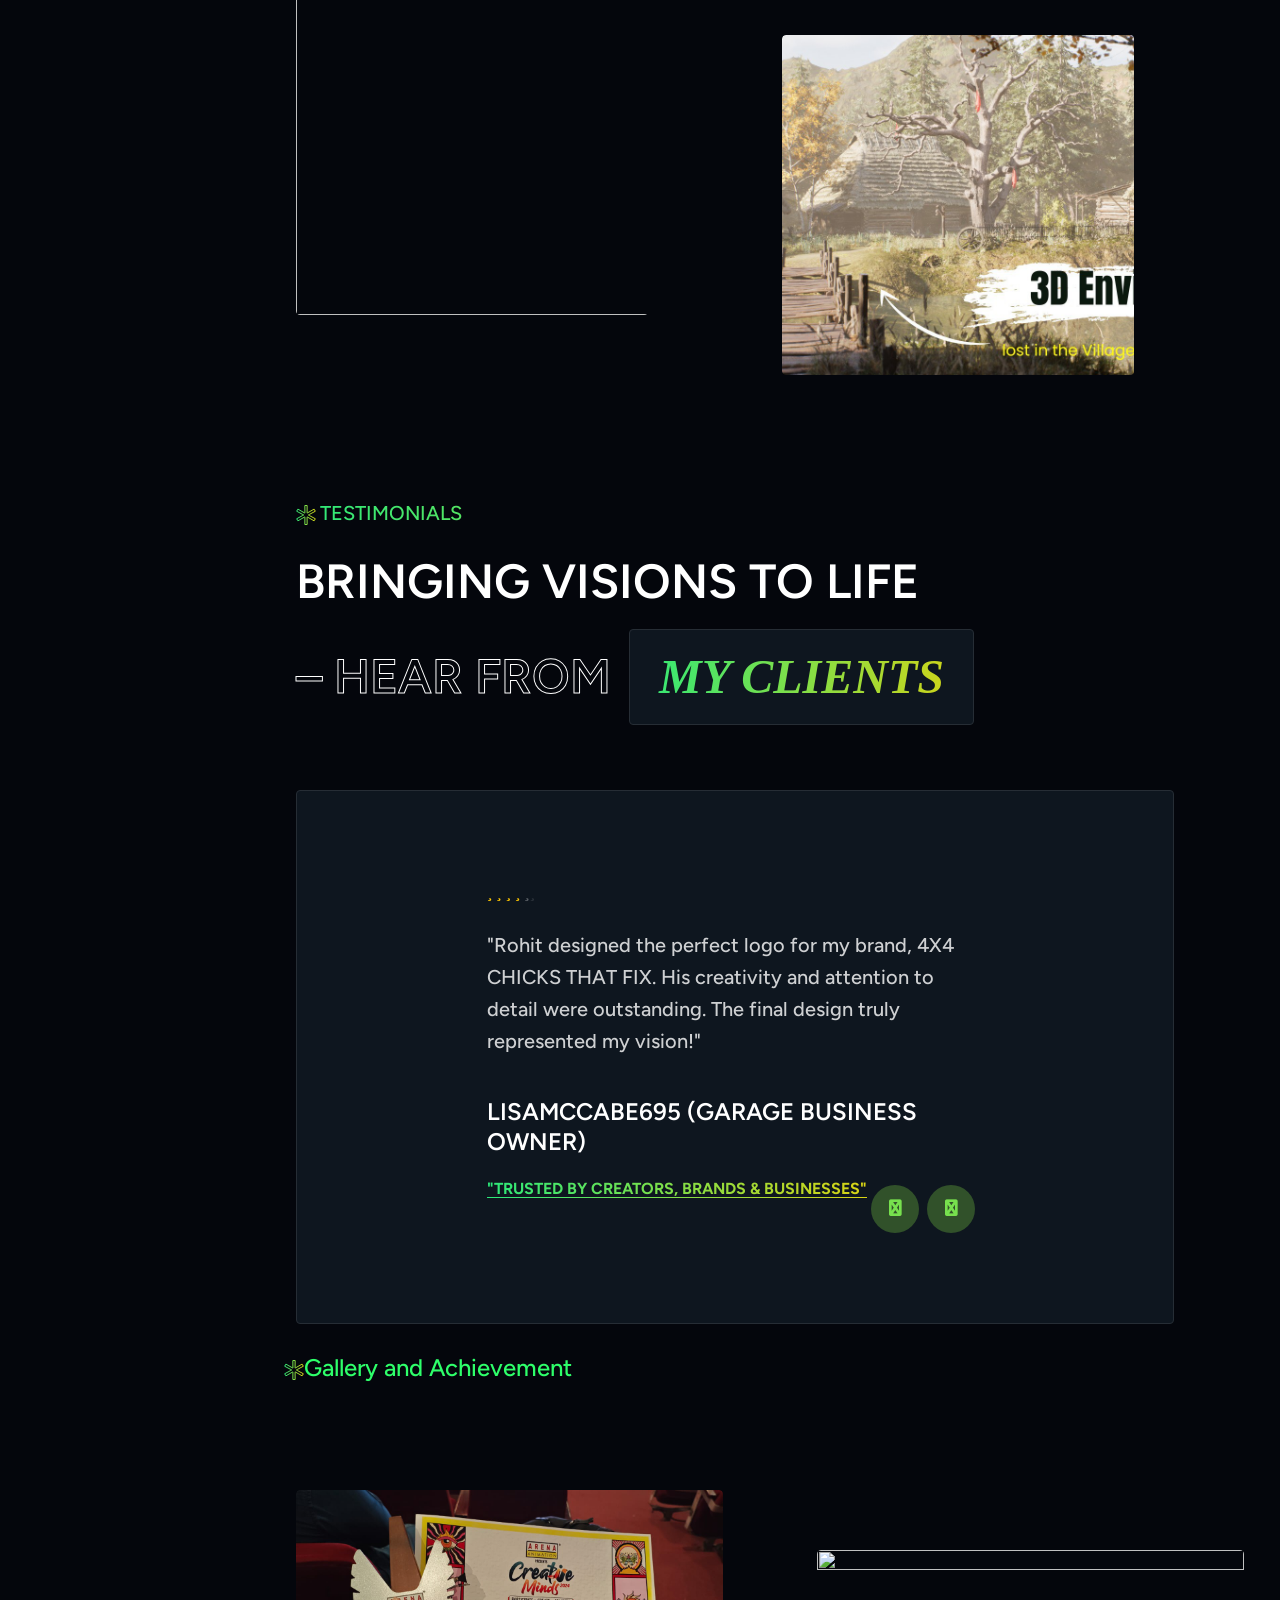
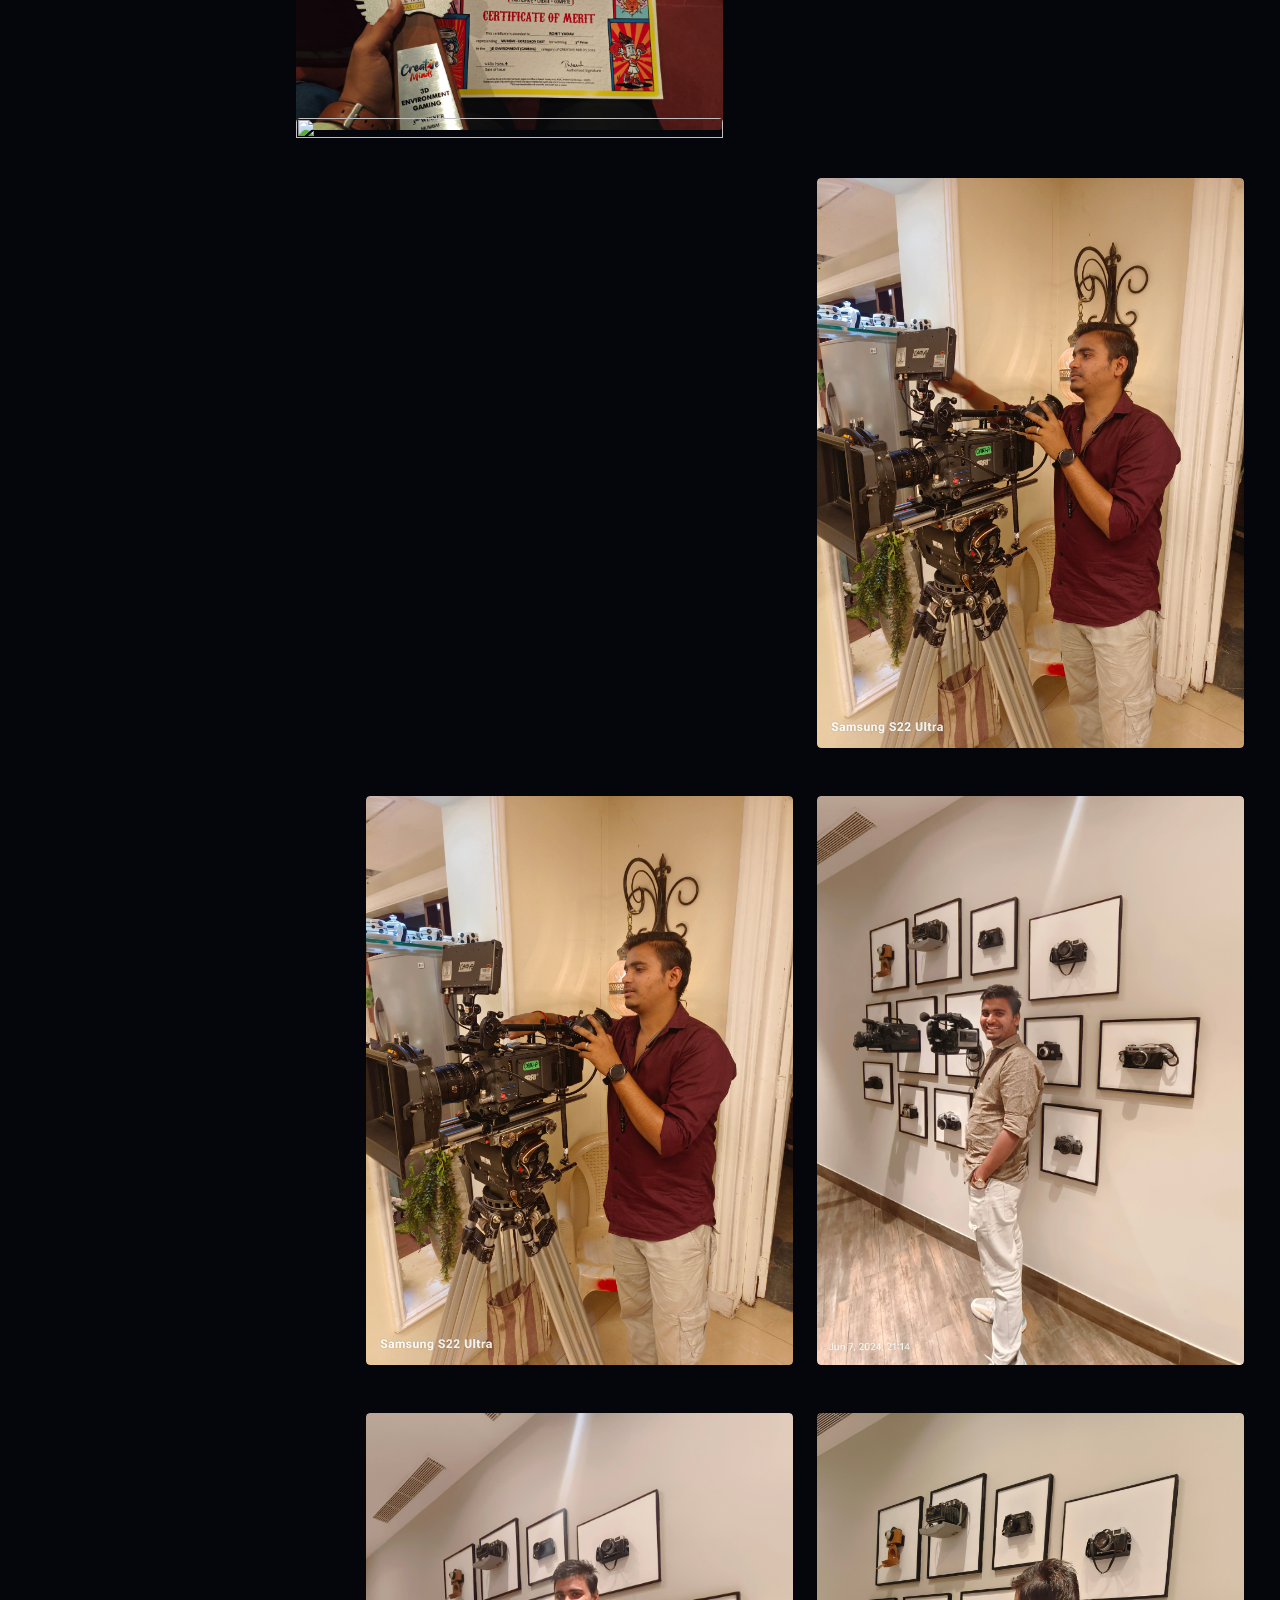
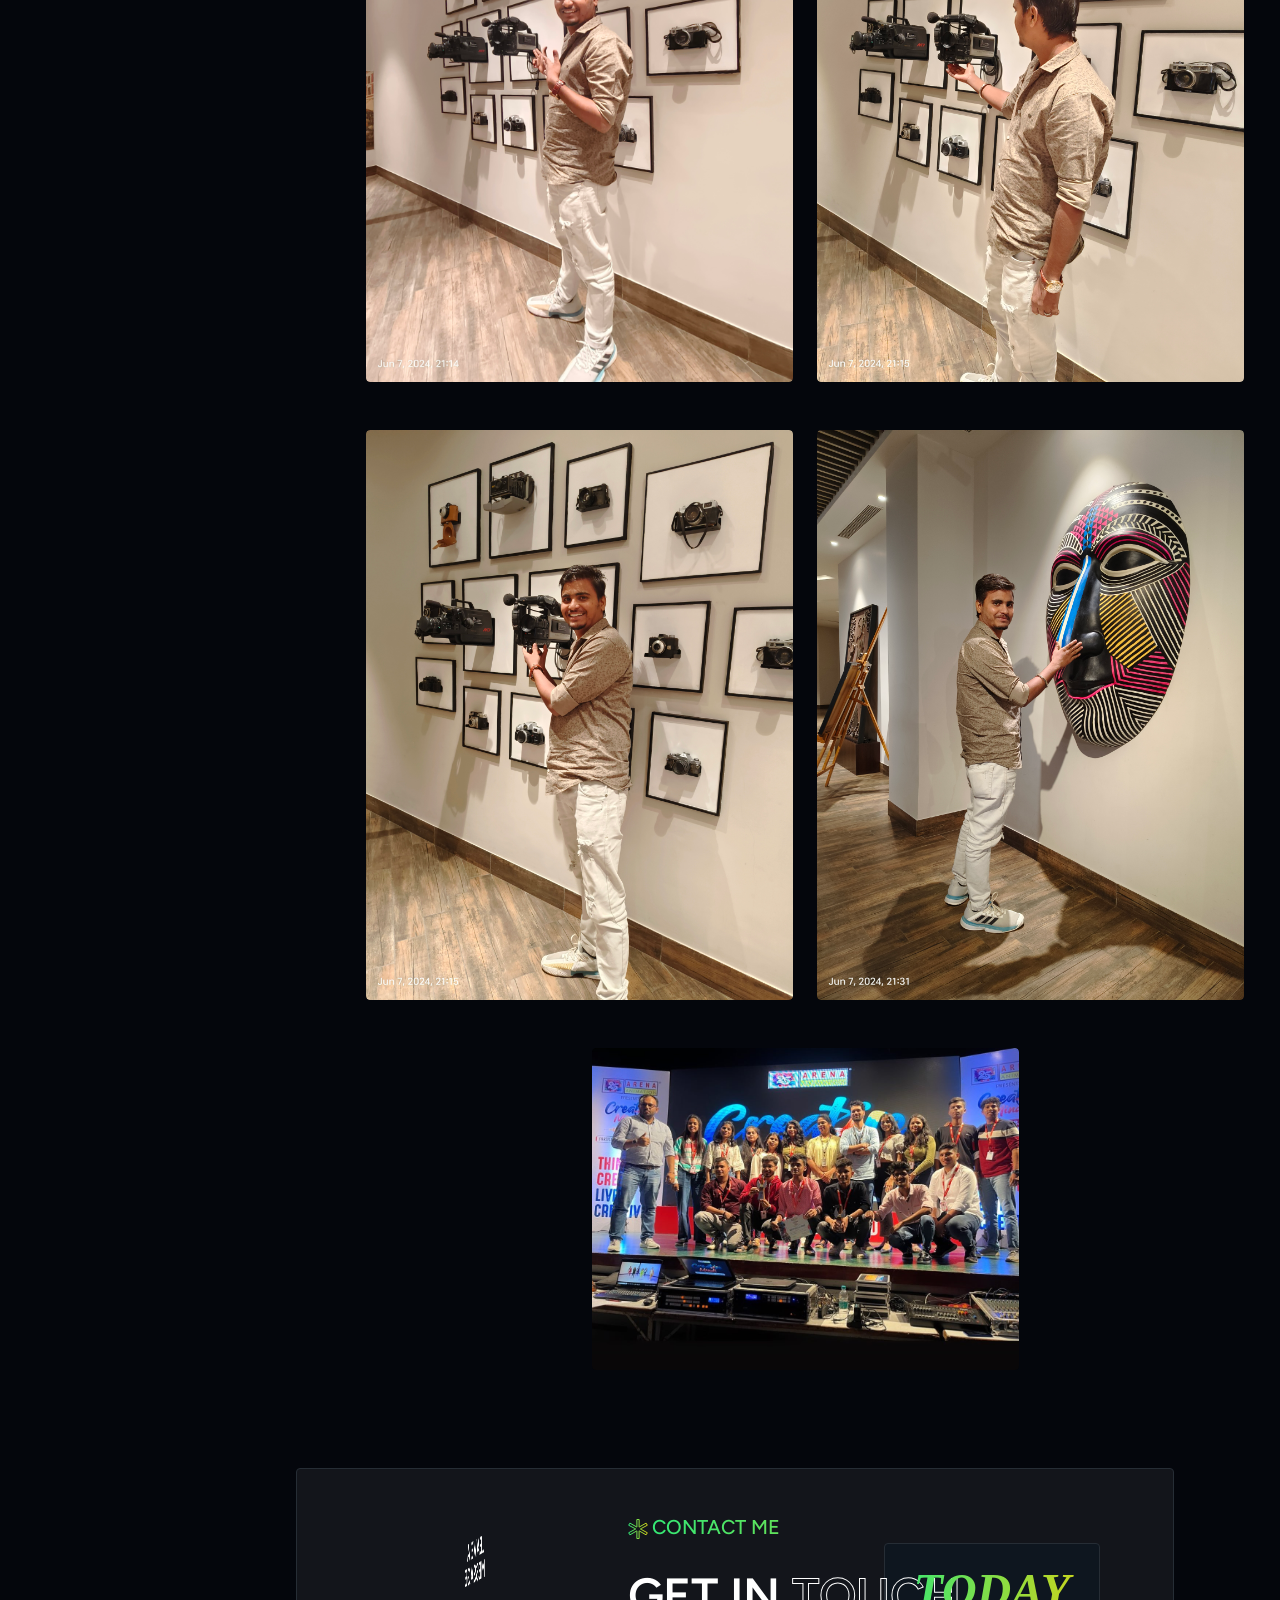
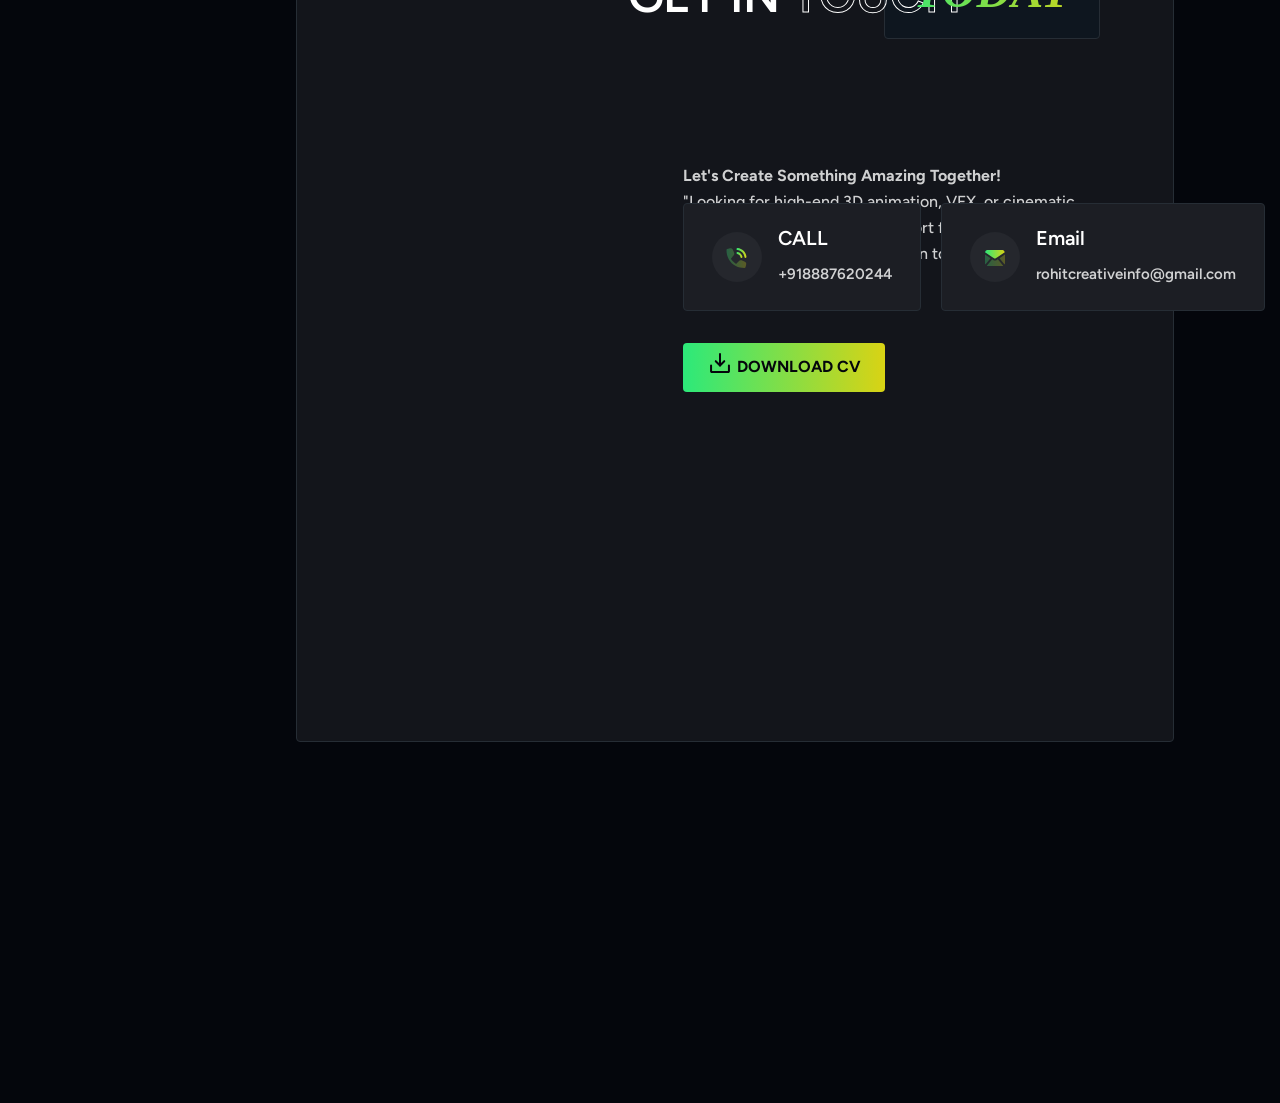
==== commit b6dc9ca8: "Update index.html" ====
--- a/index.html
+++ b/index.html
@@ -365,7 +365,7 @@
                                               <td>Digi Ace Marketing (Apr 2022 – Jun 2024)</td>
                                             </tr>
                                             <tr>
-                                              <td>3D/Unreal Generalist</td>
+                                              <td>3D Generalist</td>
                                               <td>Aarkay Mediaworks (Aug 2024 – Present)</td>
                                             </tr>
                                           </tbody>
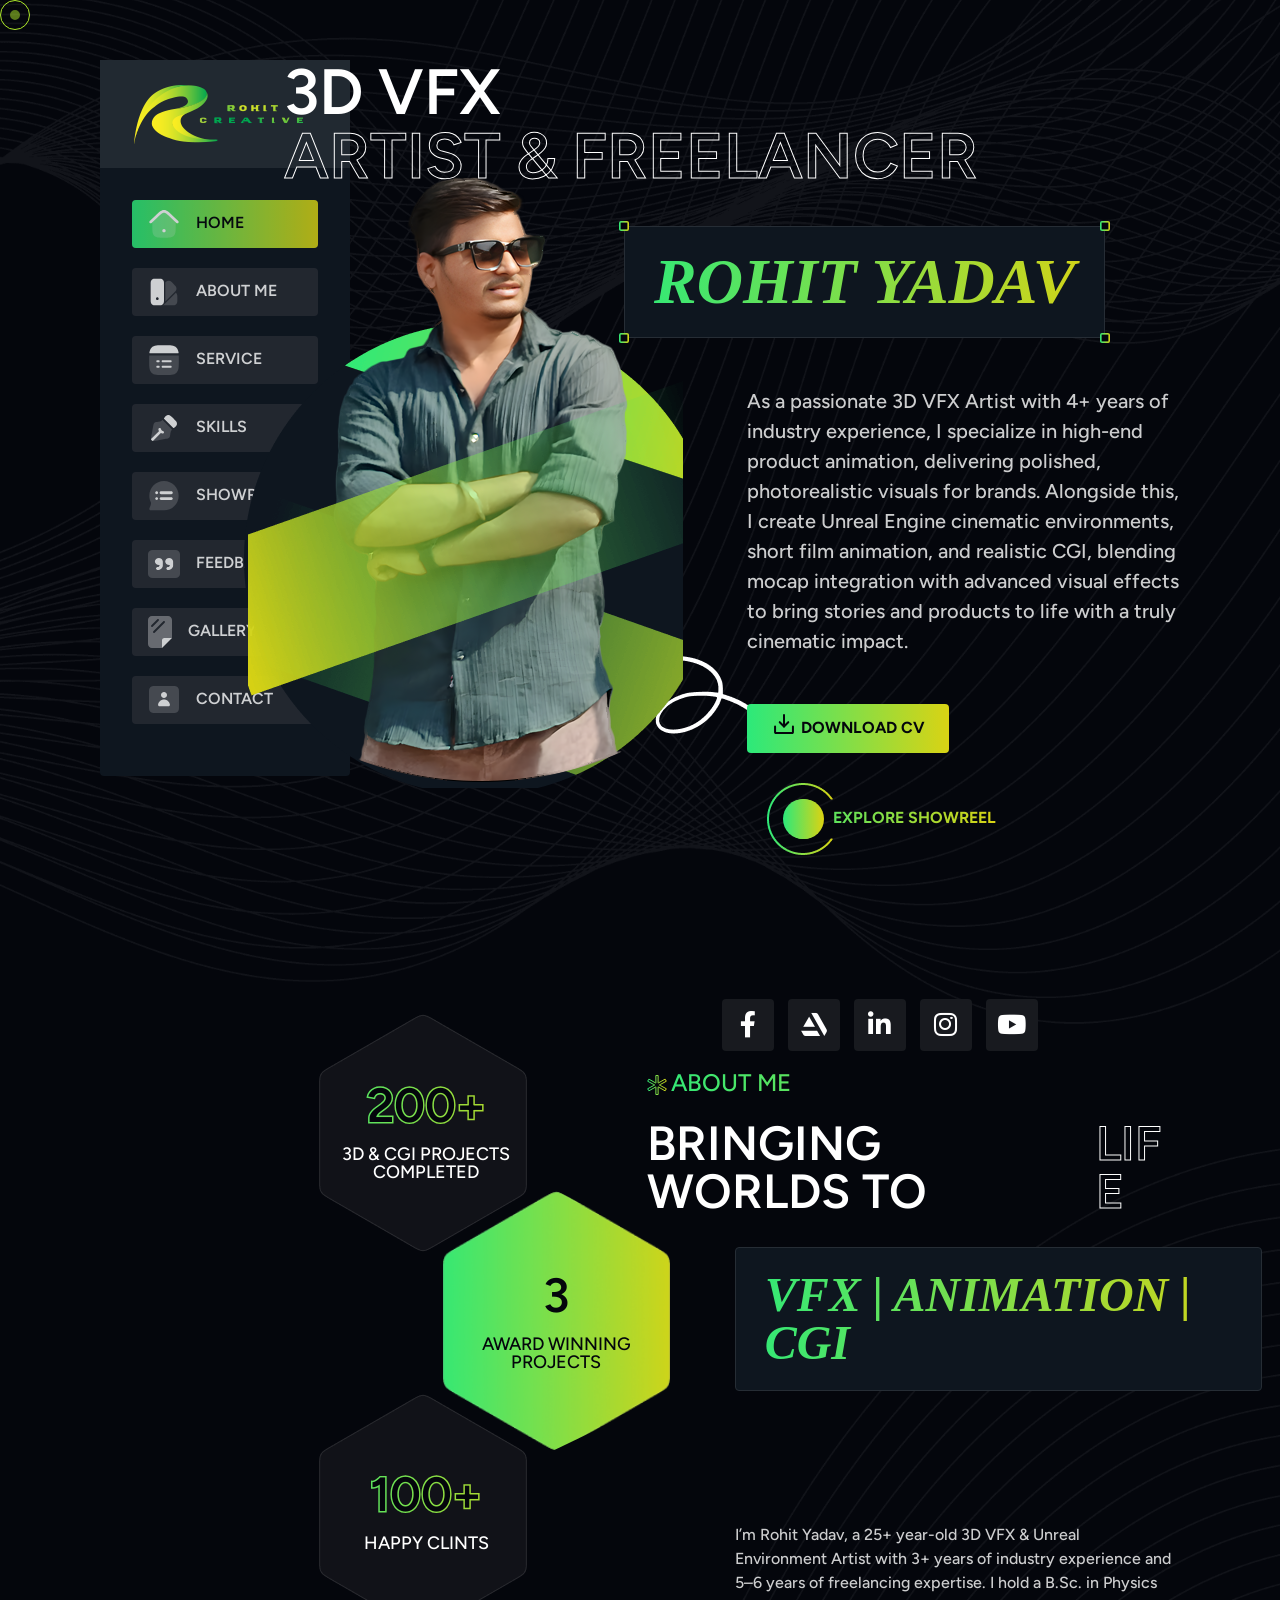
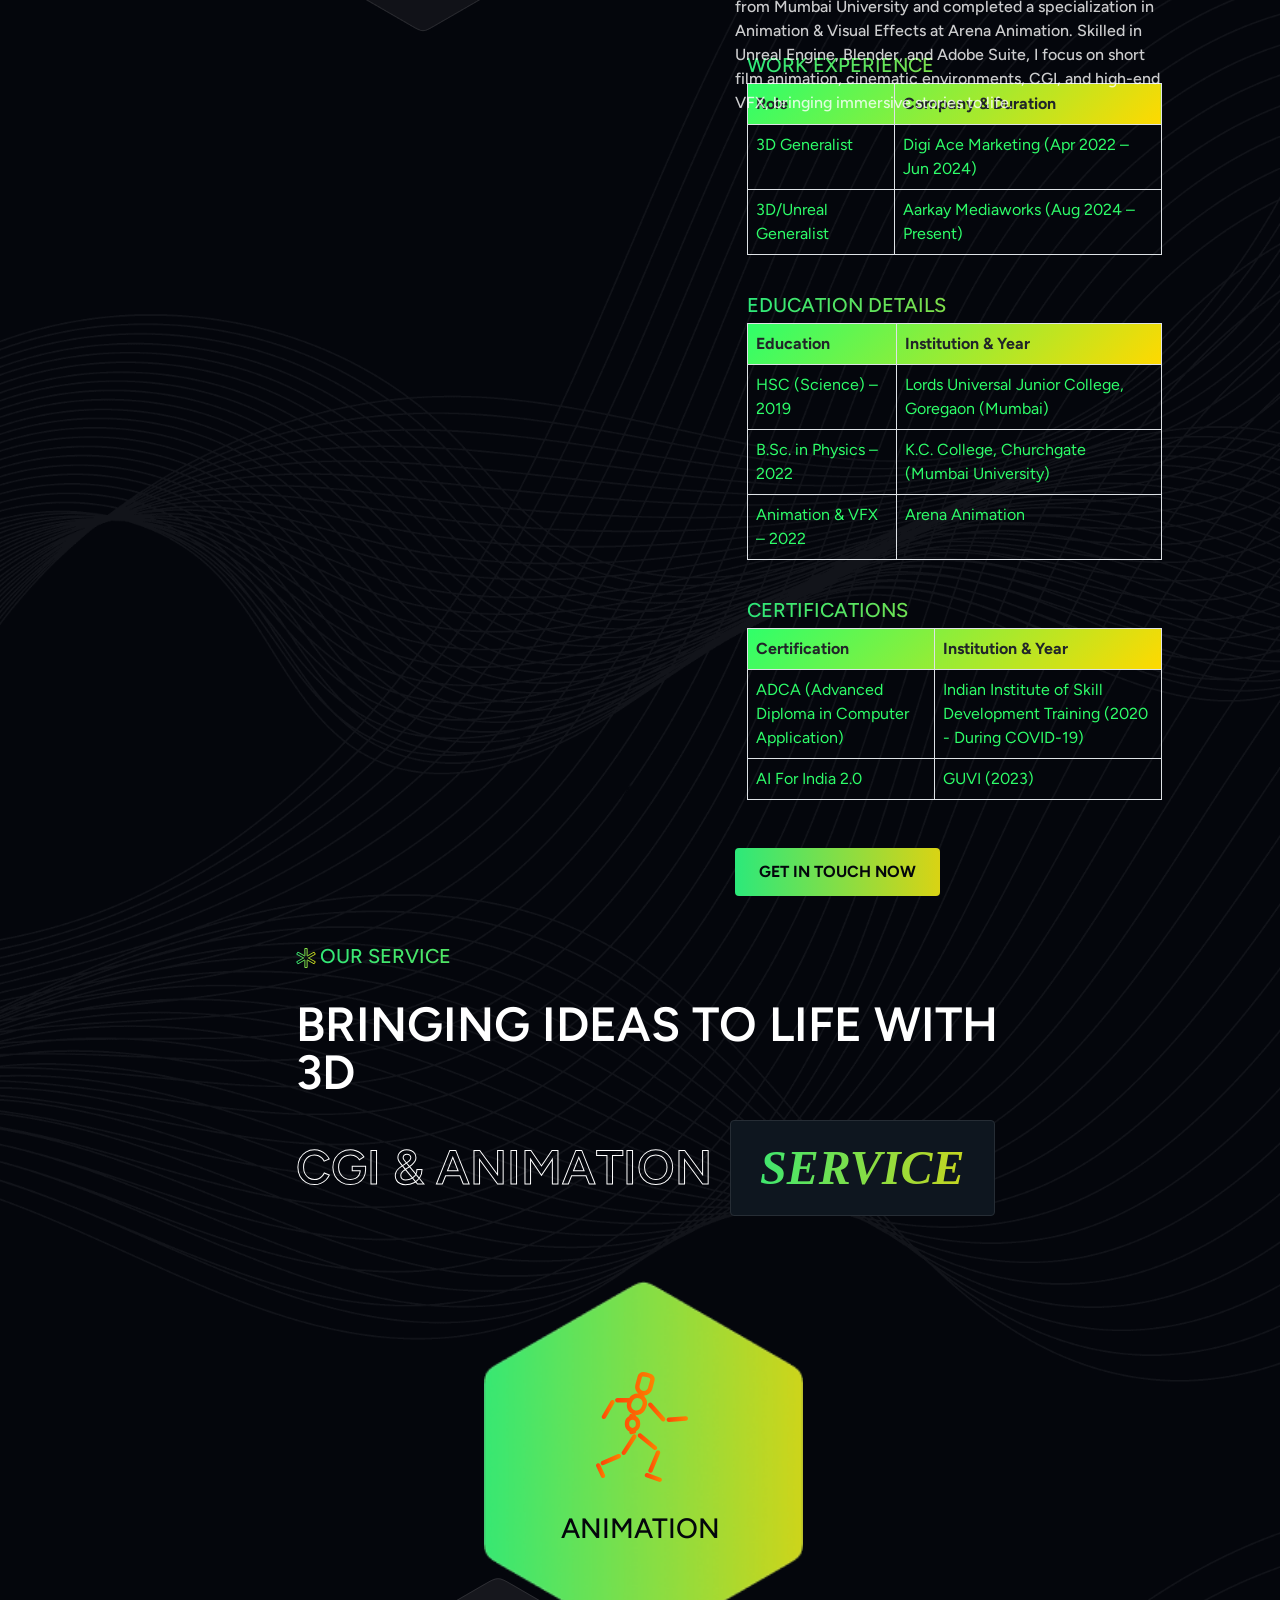
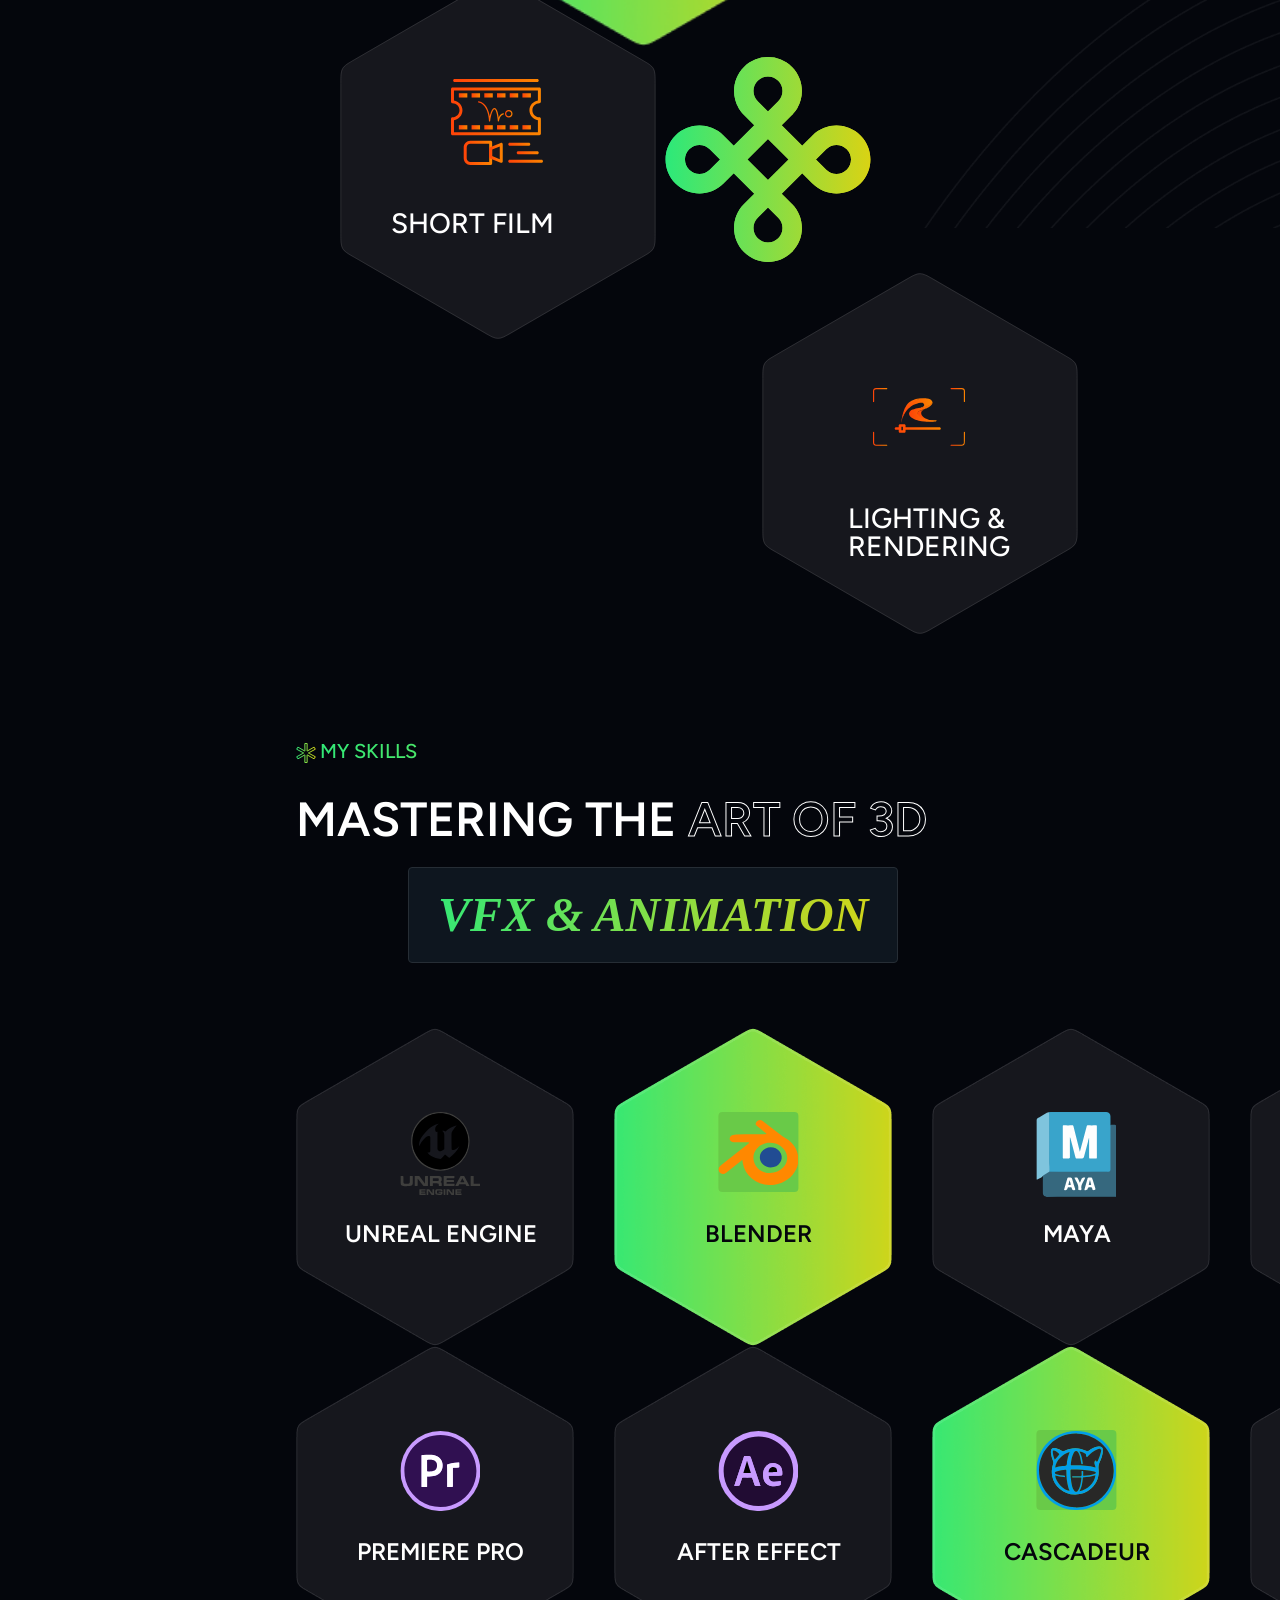
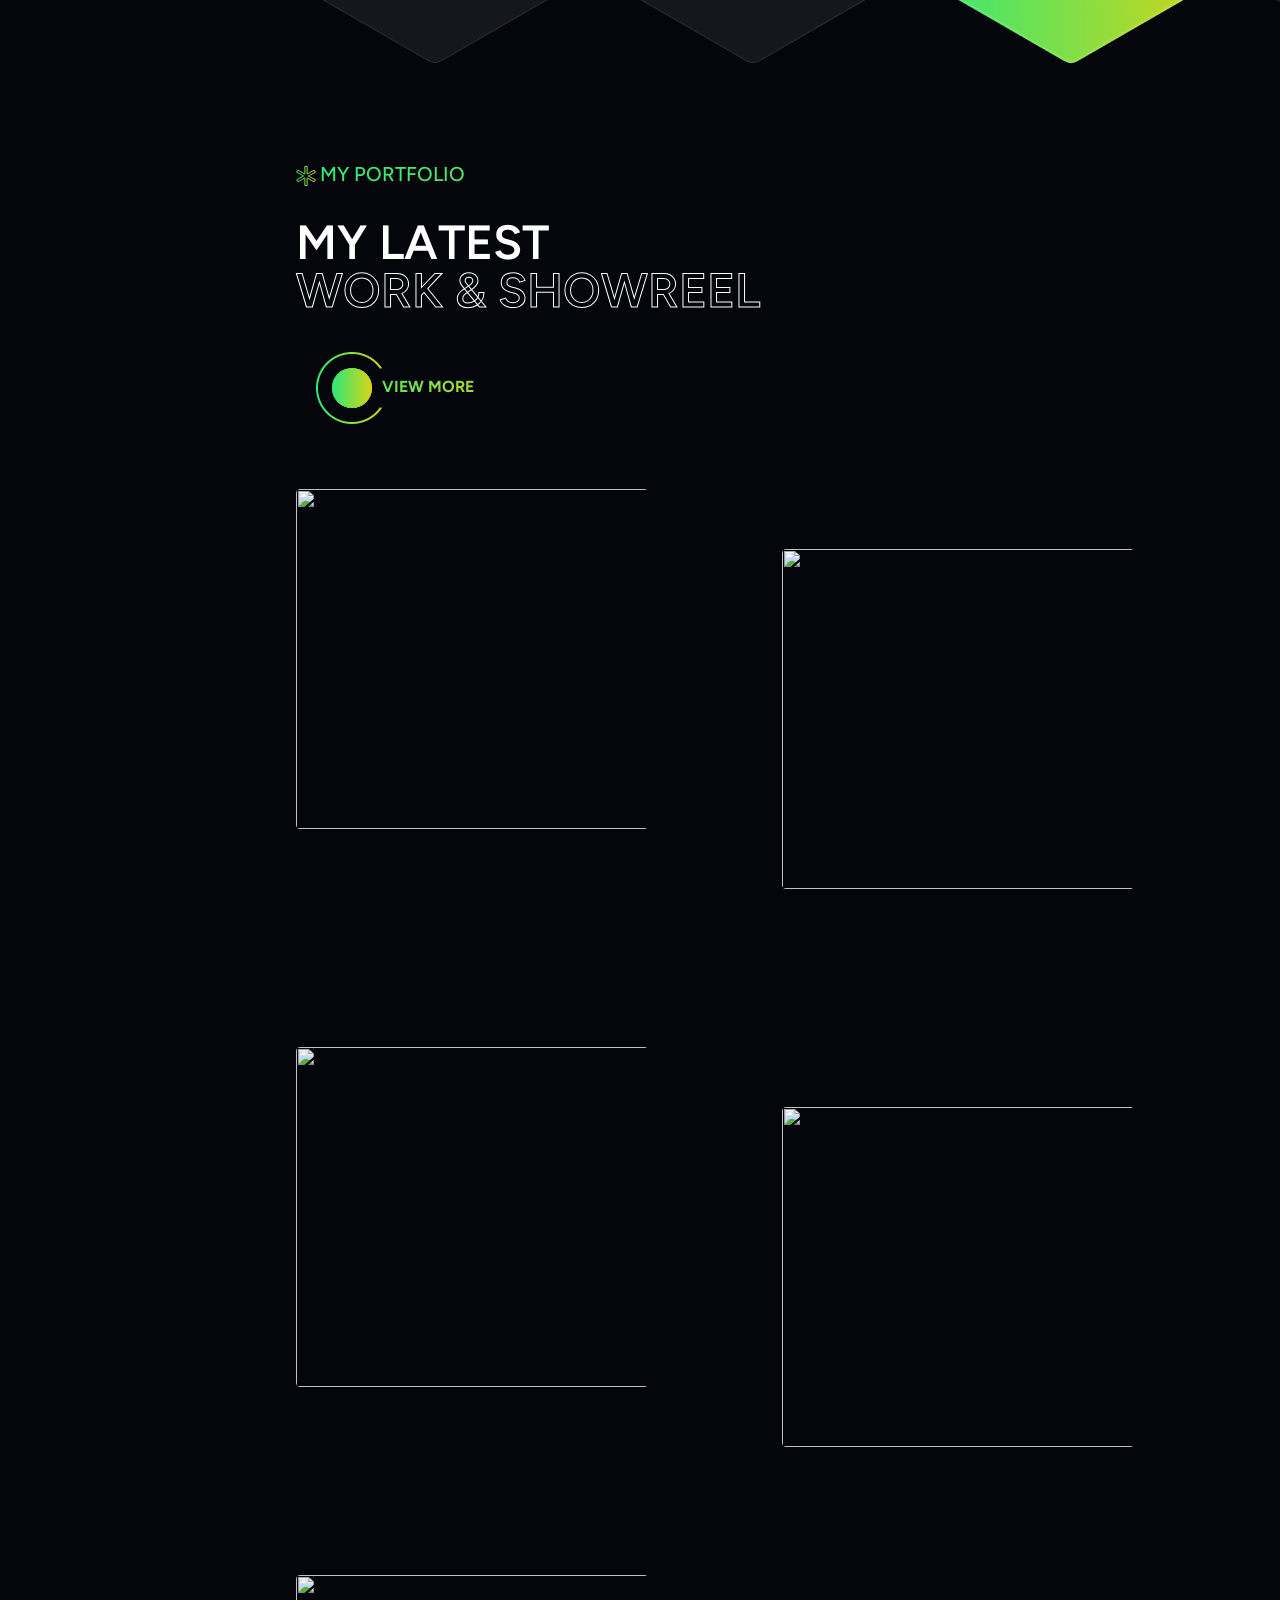
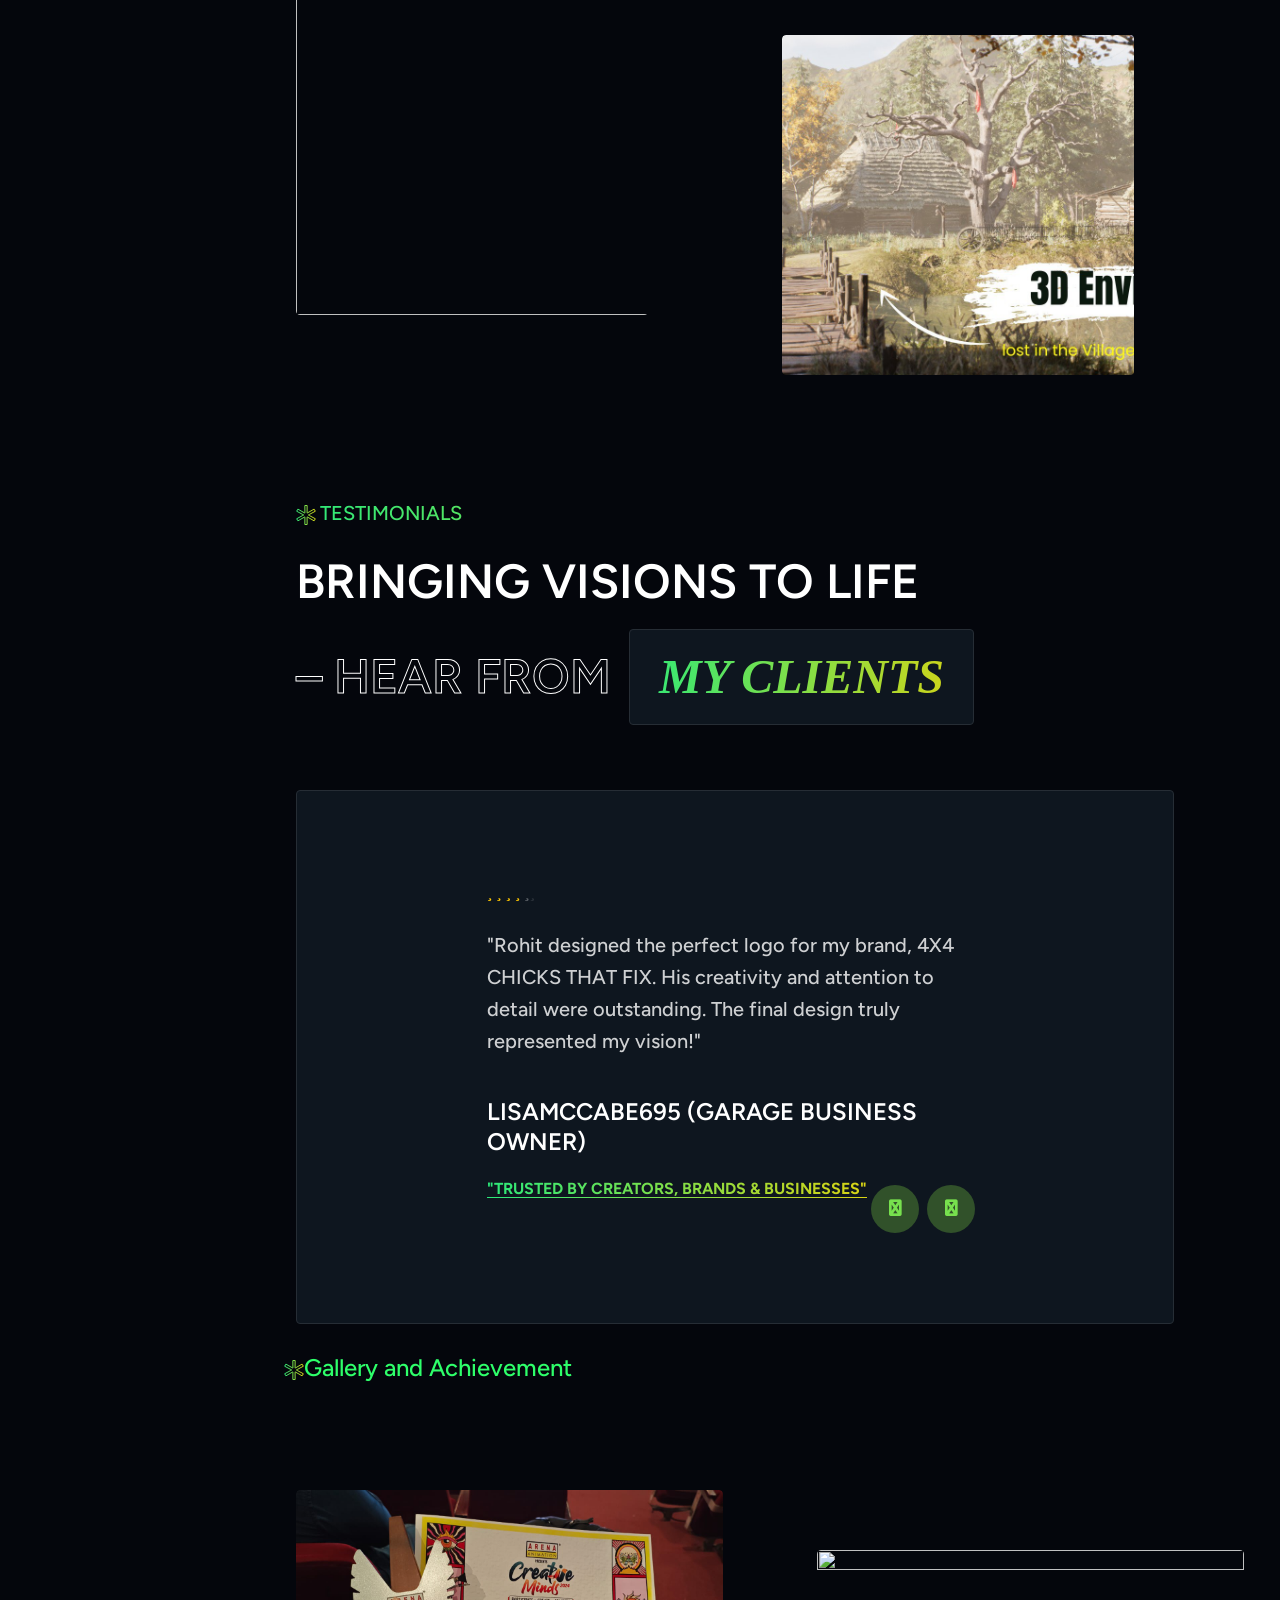
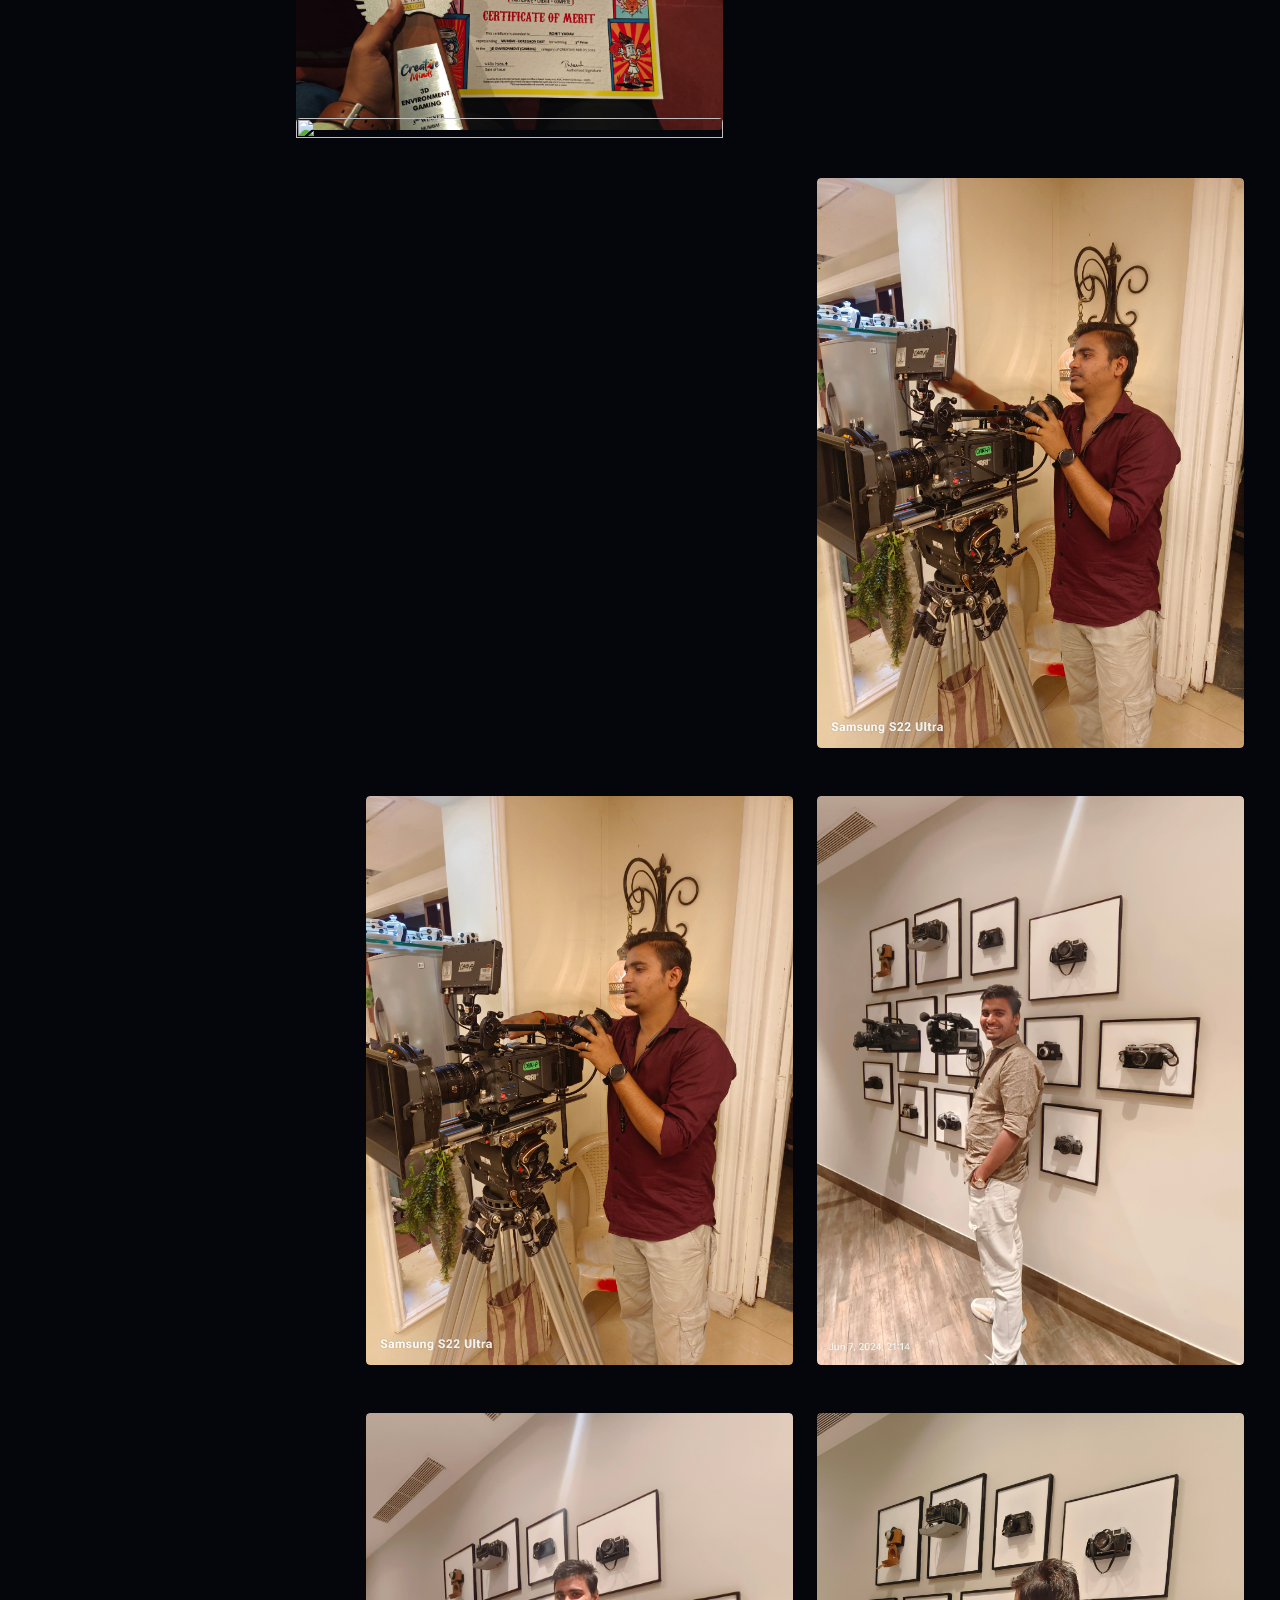
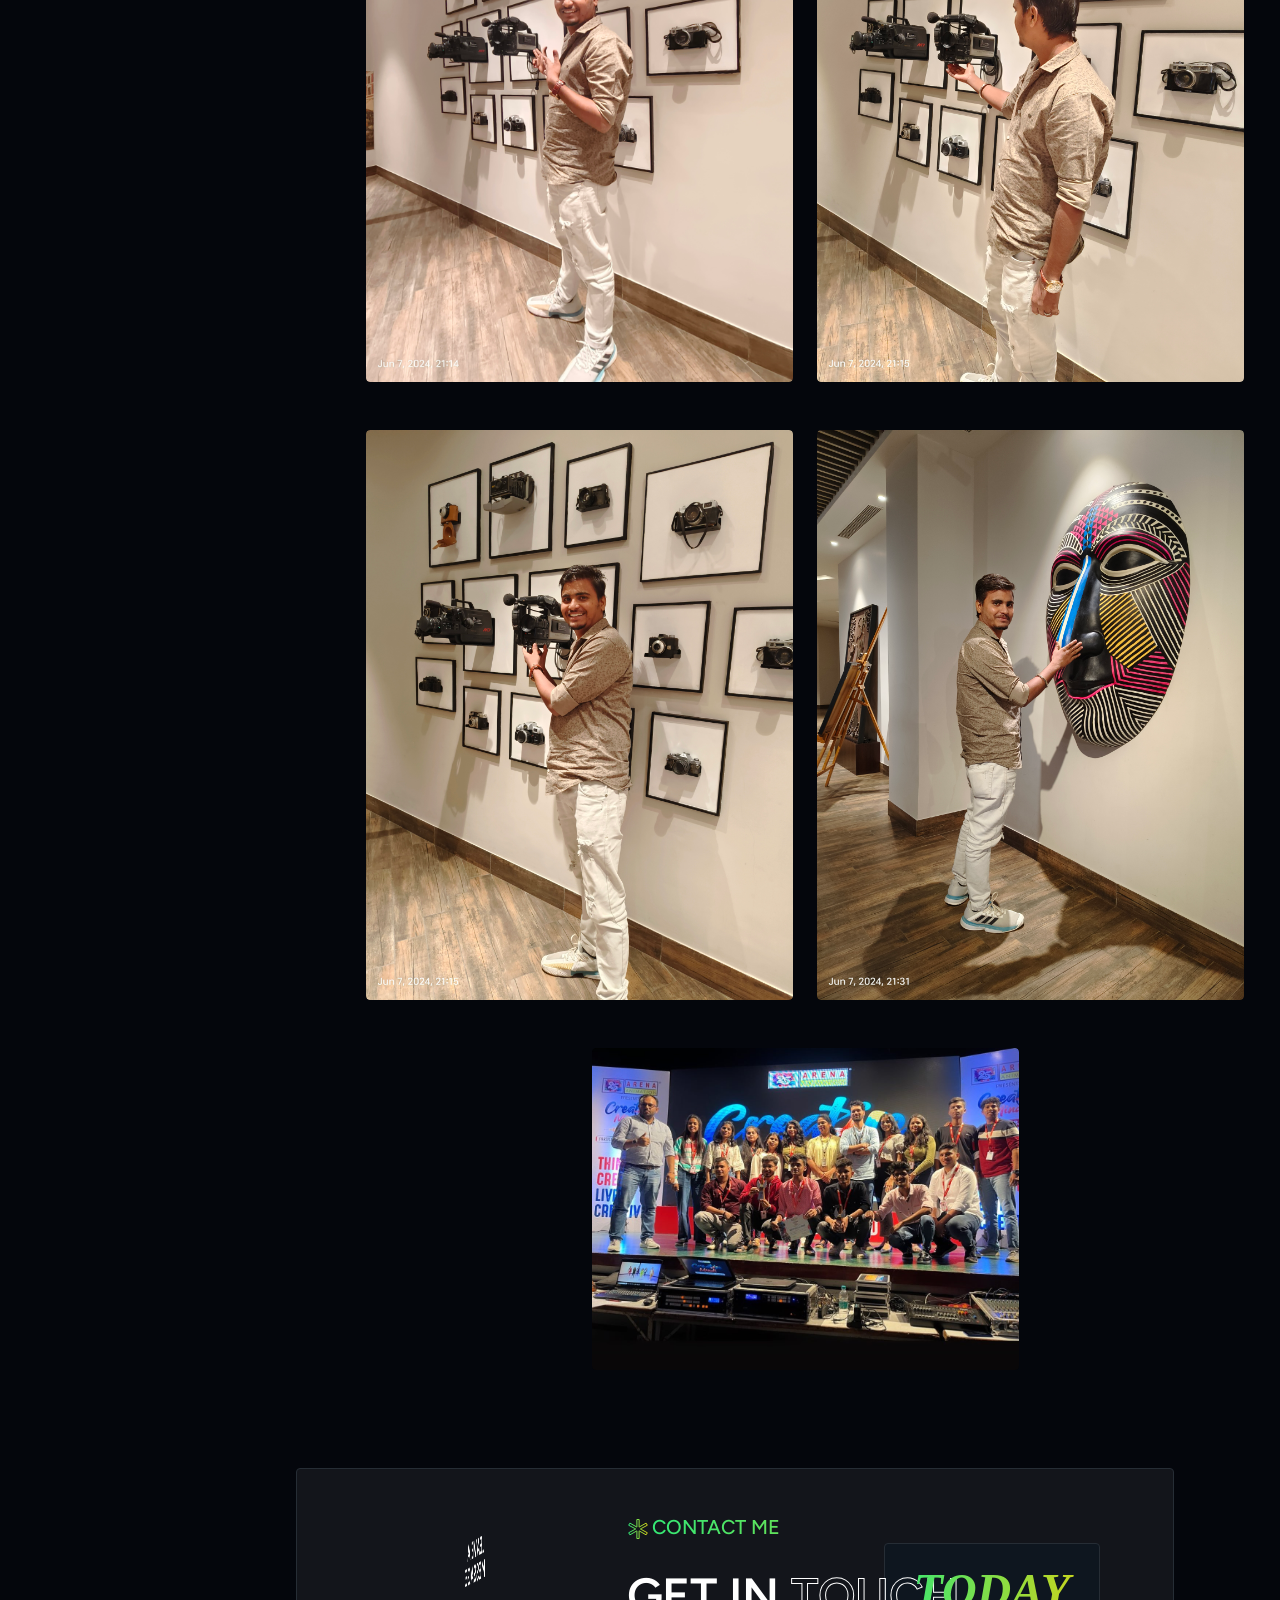
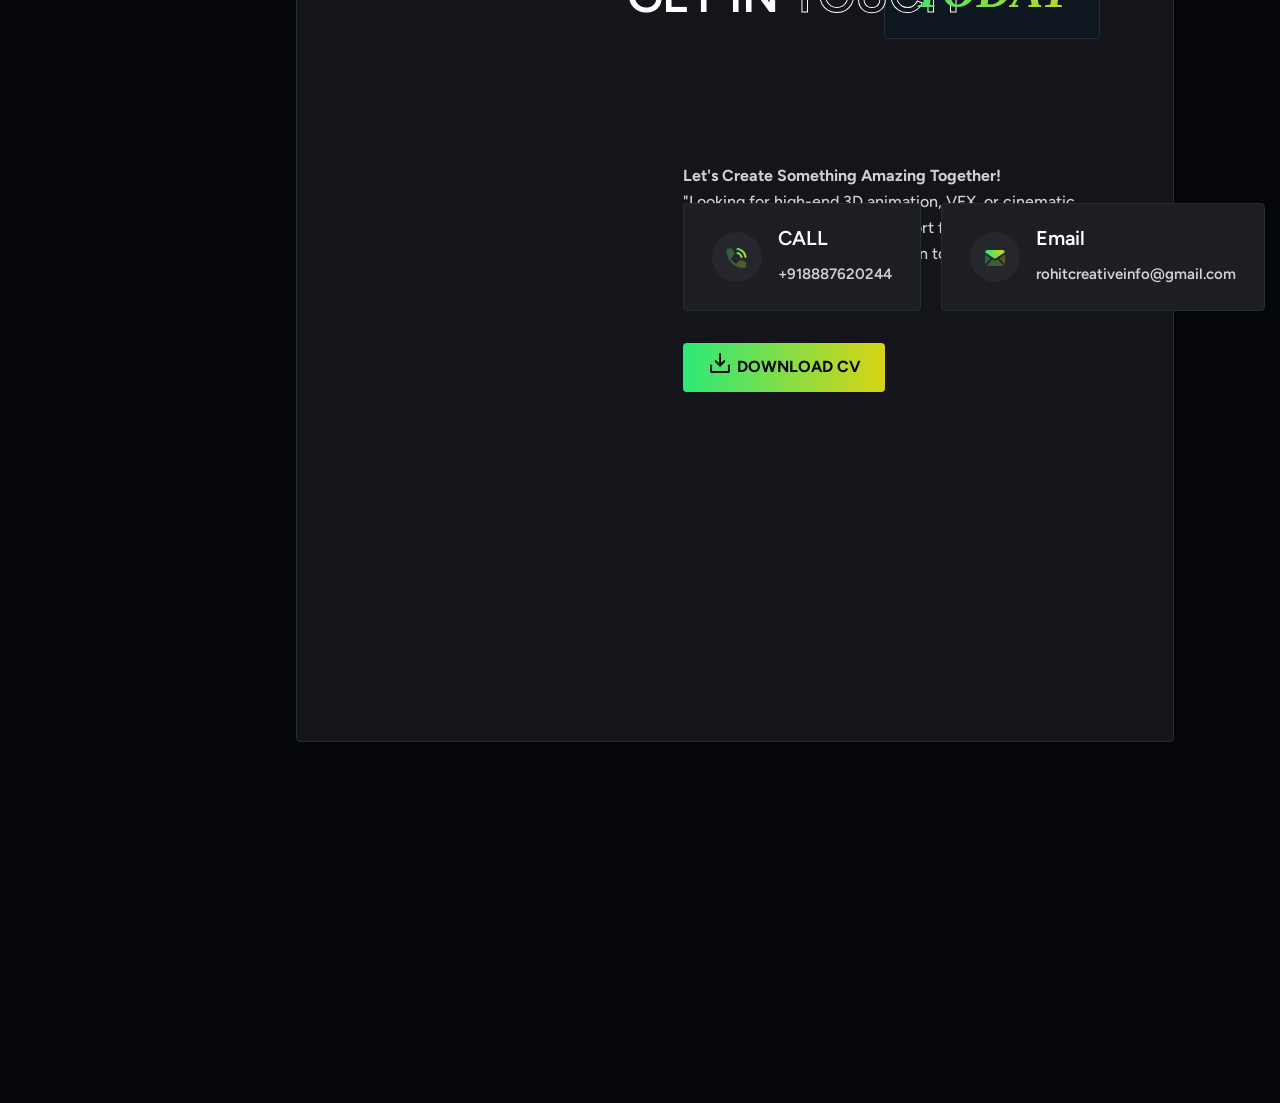
==== commit ebe5b942: "Update homepage bio to reflect 4+ years of industry experience" ====
--- a/index.html
+++ b/index.html
@@ -281,7 +281,7 @@
                           </div>
                           <div class="col-lg-6">
                             <div class="header-pera-area">
-                              <p data-aos="fade-up" data-aos-duration="900">As a passionate 3D VFX Artist and Freelancer with 3+ years of experience, I specialize in Unreal Engine short film animation, cinematic environments, and realistic CGI. My expertise lies in crafting immersive worlds as an Unreal Environment Artist, blending cutting-edge mocap integration with high-end visual effects to bring stories to life with a truly cinematic impact.</p>
+                              <p data-aos="fade-up" data-aos-duration="900">As a passionate 3D VFX Artist with 4+ years of industry experience, I specialize in high-end product animation, delivering polished, photorealistic visuals for brands. Alongside this, I create Unreal Engine cinematic environments, short film animation, and realistic CGI, blending mocap integration with advanced visual effects to bring stories and products to life with a truly cinematic impact.</p>
                               <div class="btn-area" data-aos="fade-up" data-aos-duration="1200">
                                 <a href="https://drive.google.com/drive/folders/10YLlSDVxDQ8A7qJJtSU9_UAb7qGU8BfD"
                                   download class="download-btn"><img src="assets/img/icons/download.svg" alt="">Download
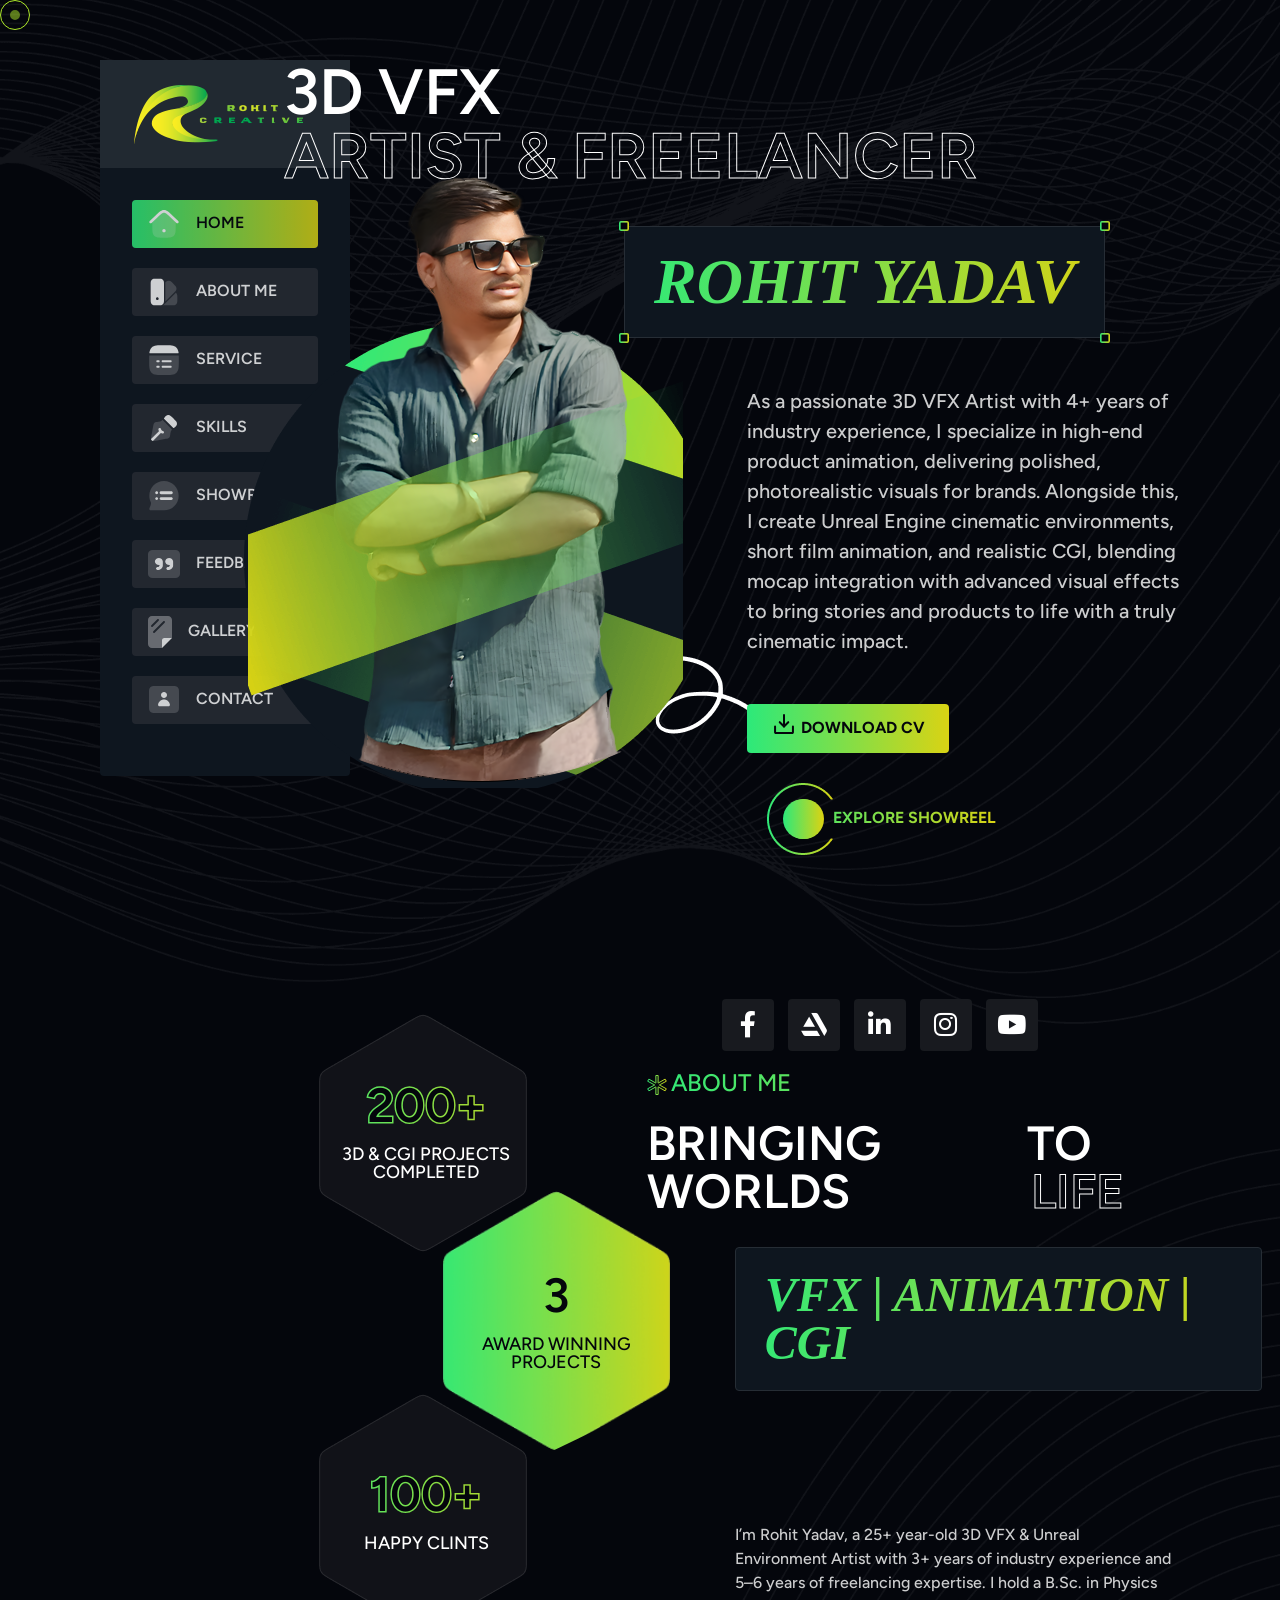
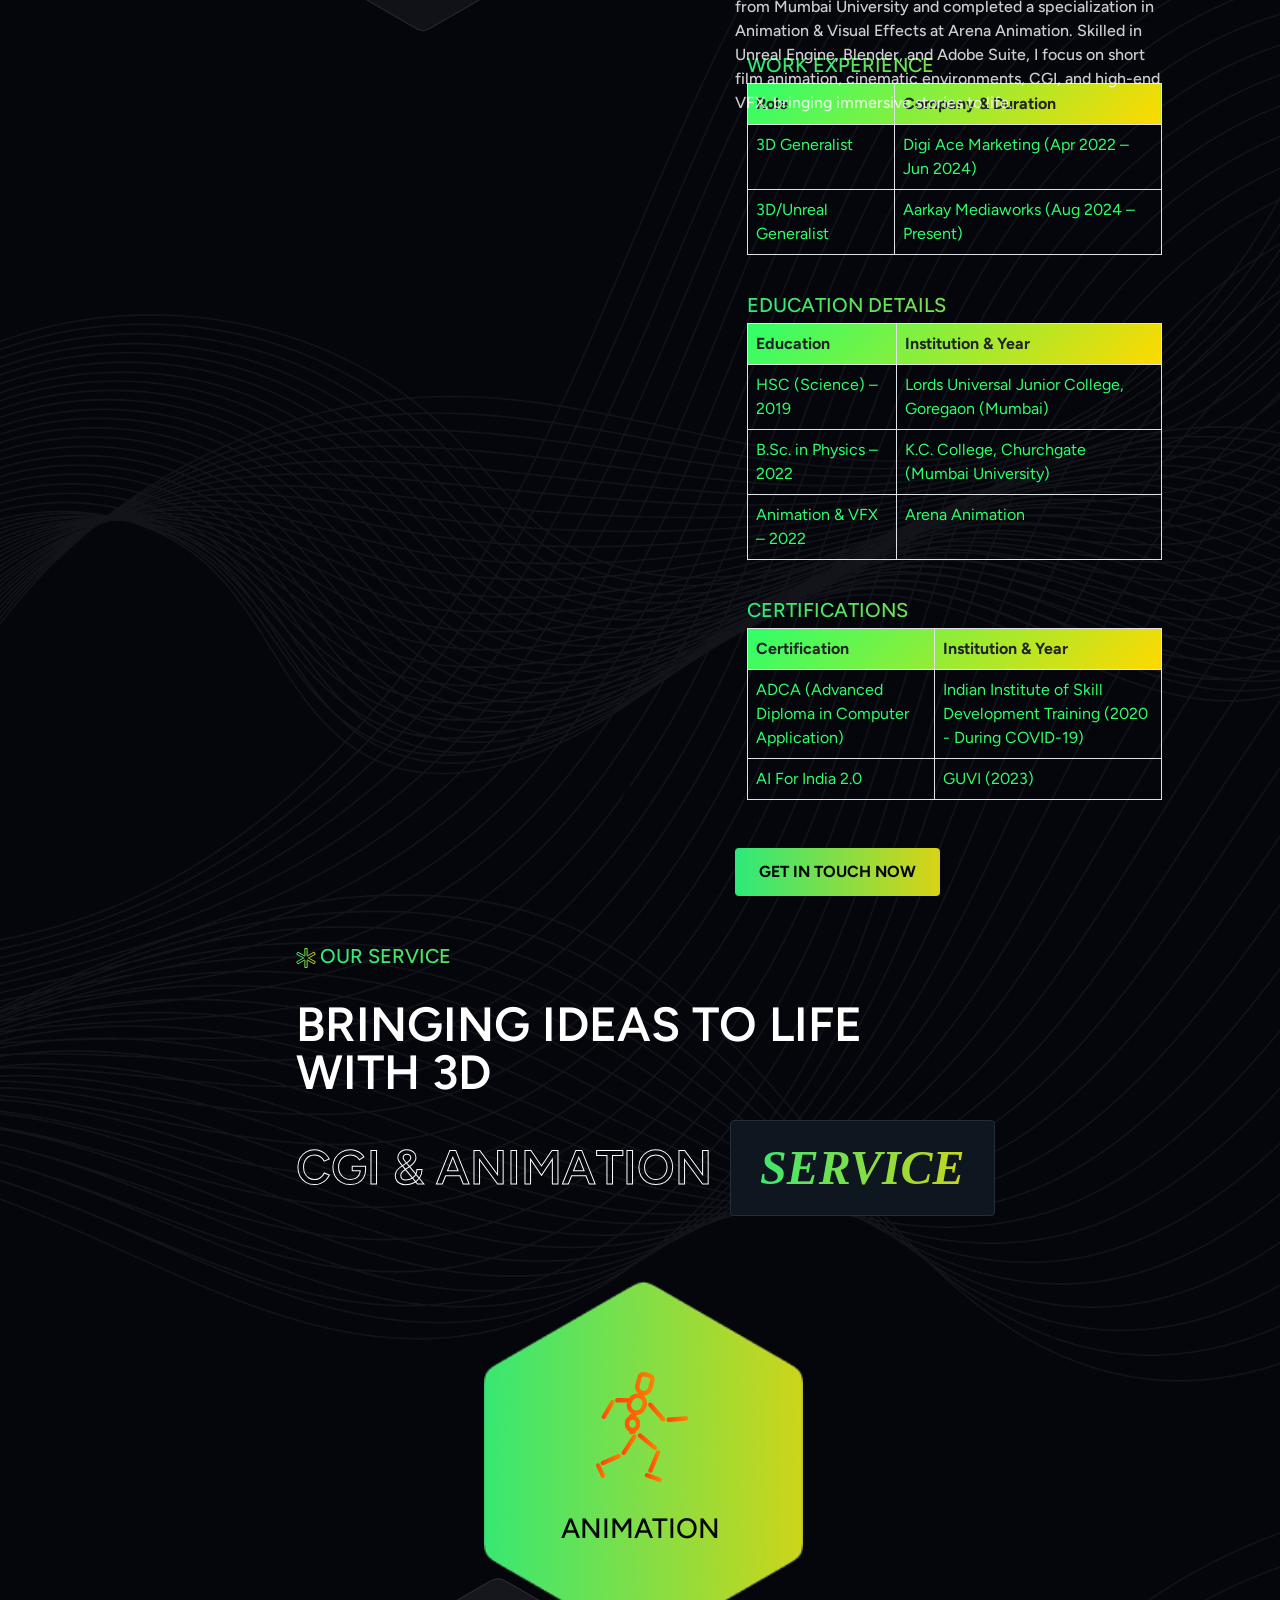
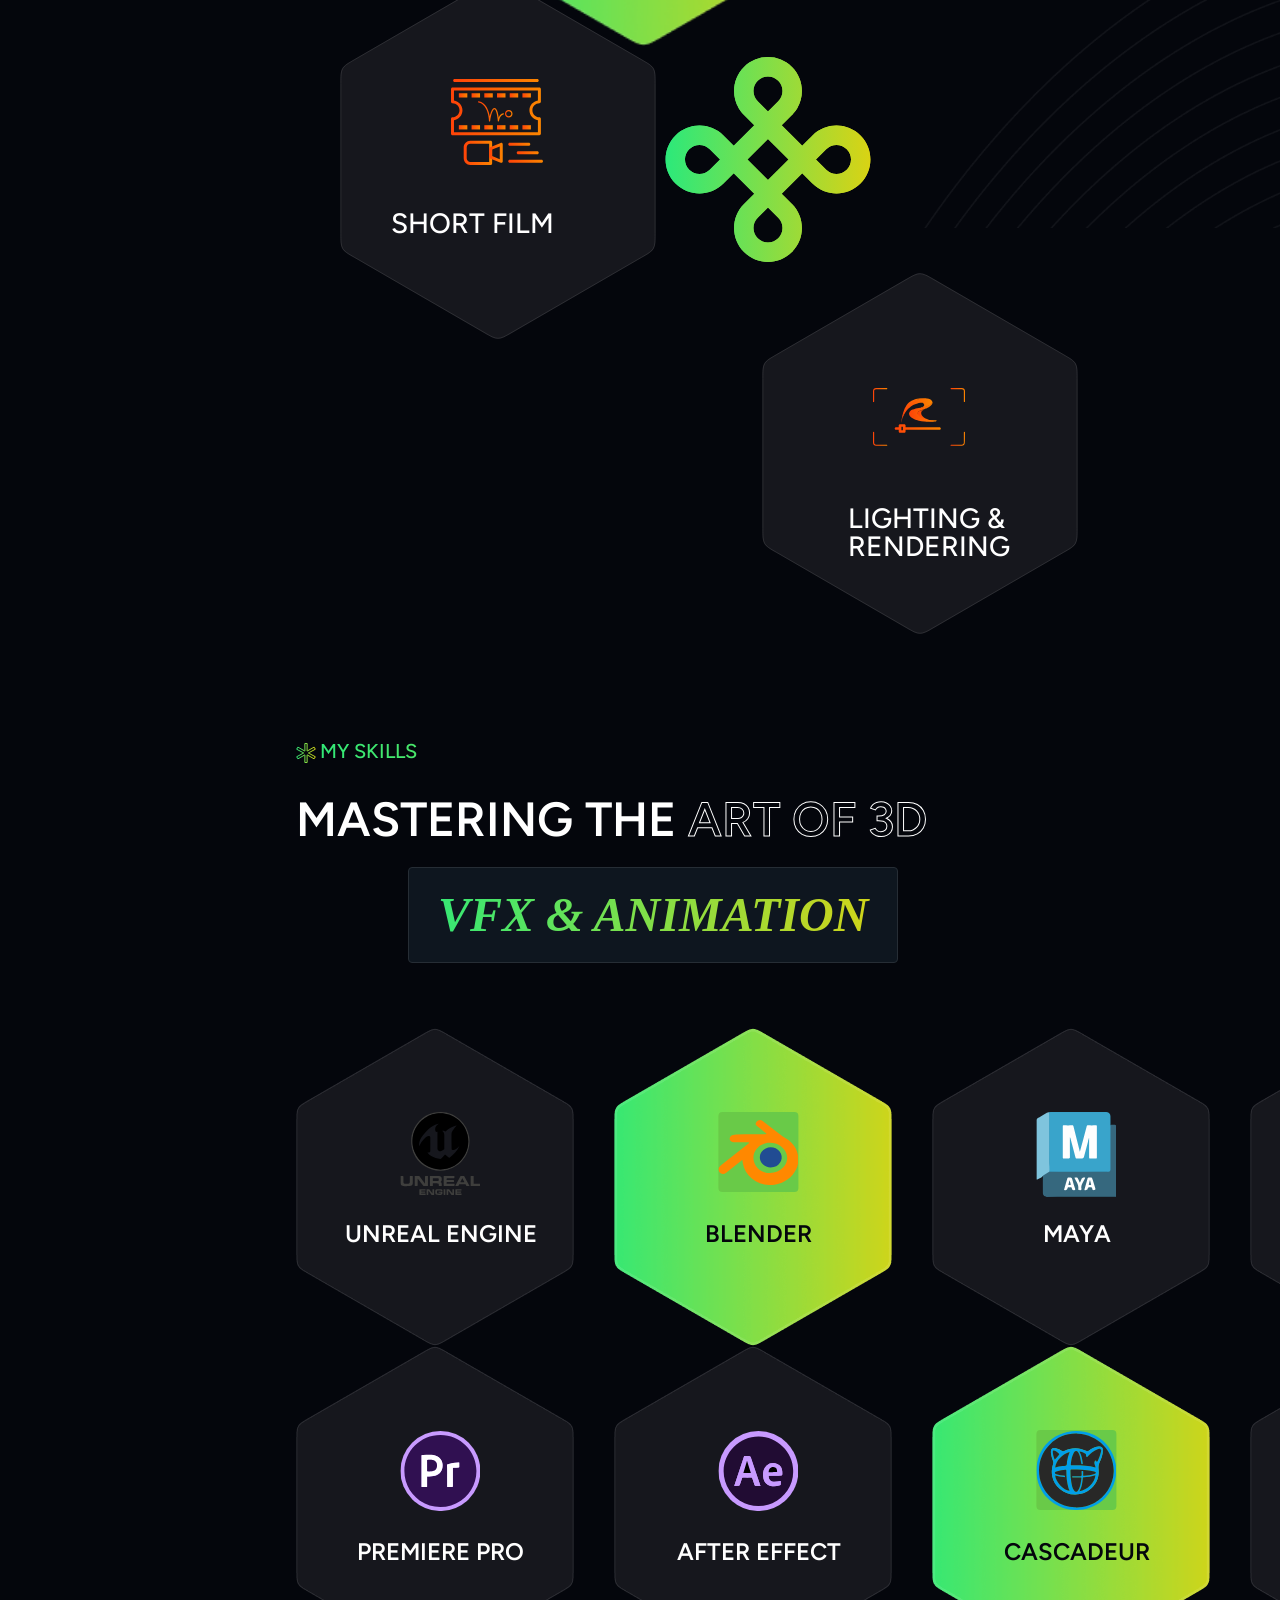
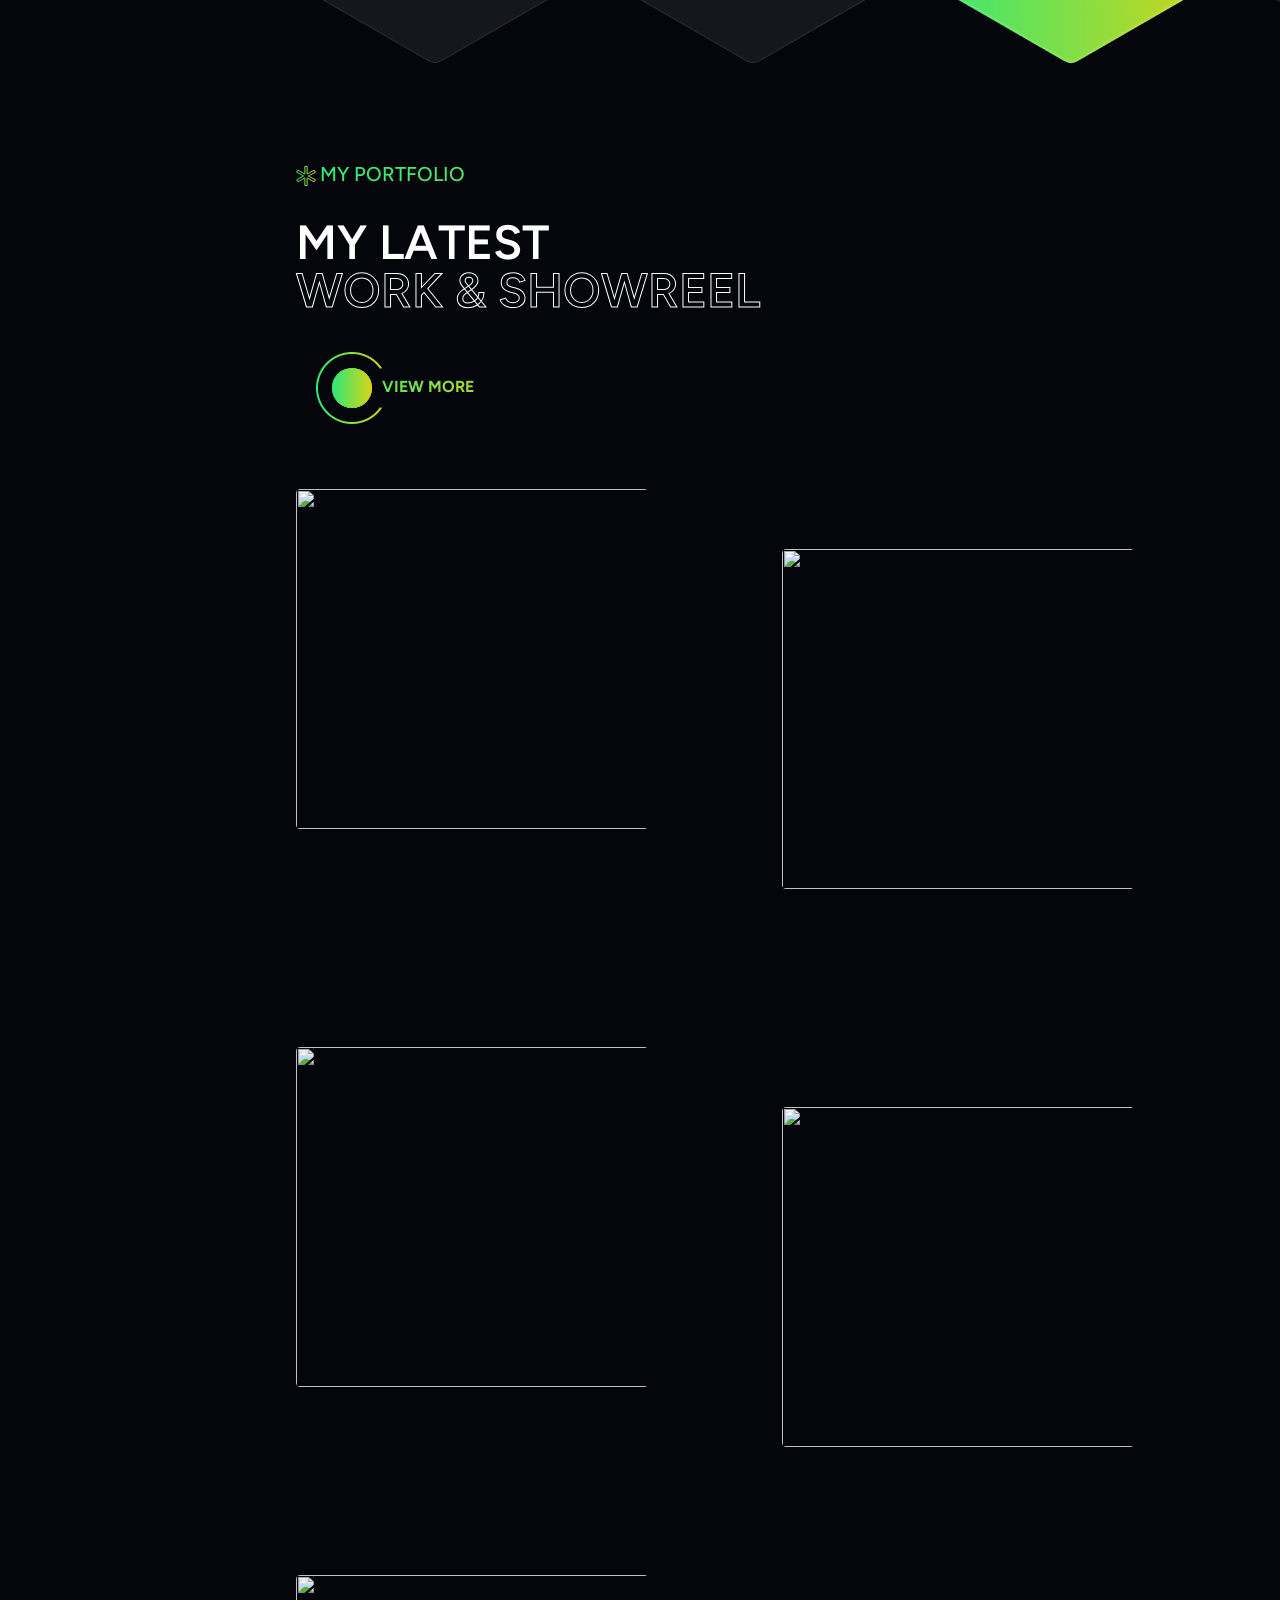
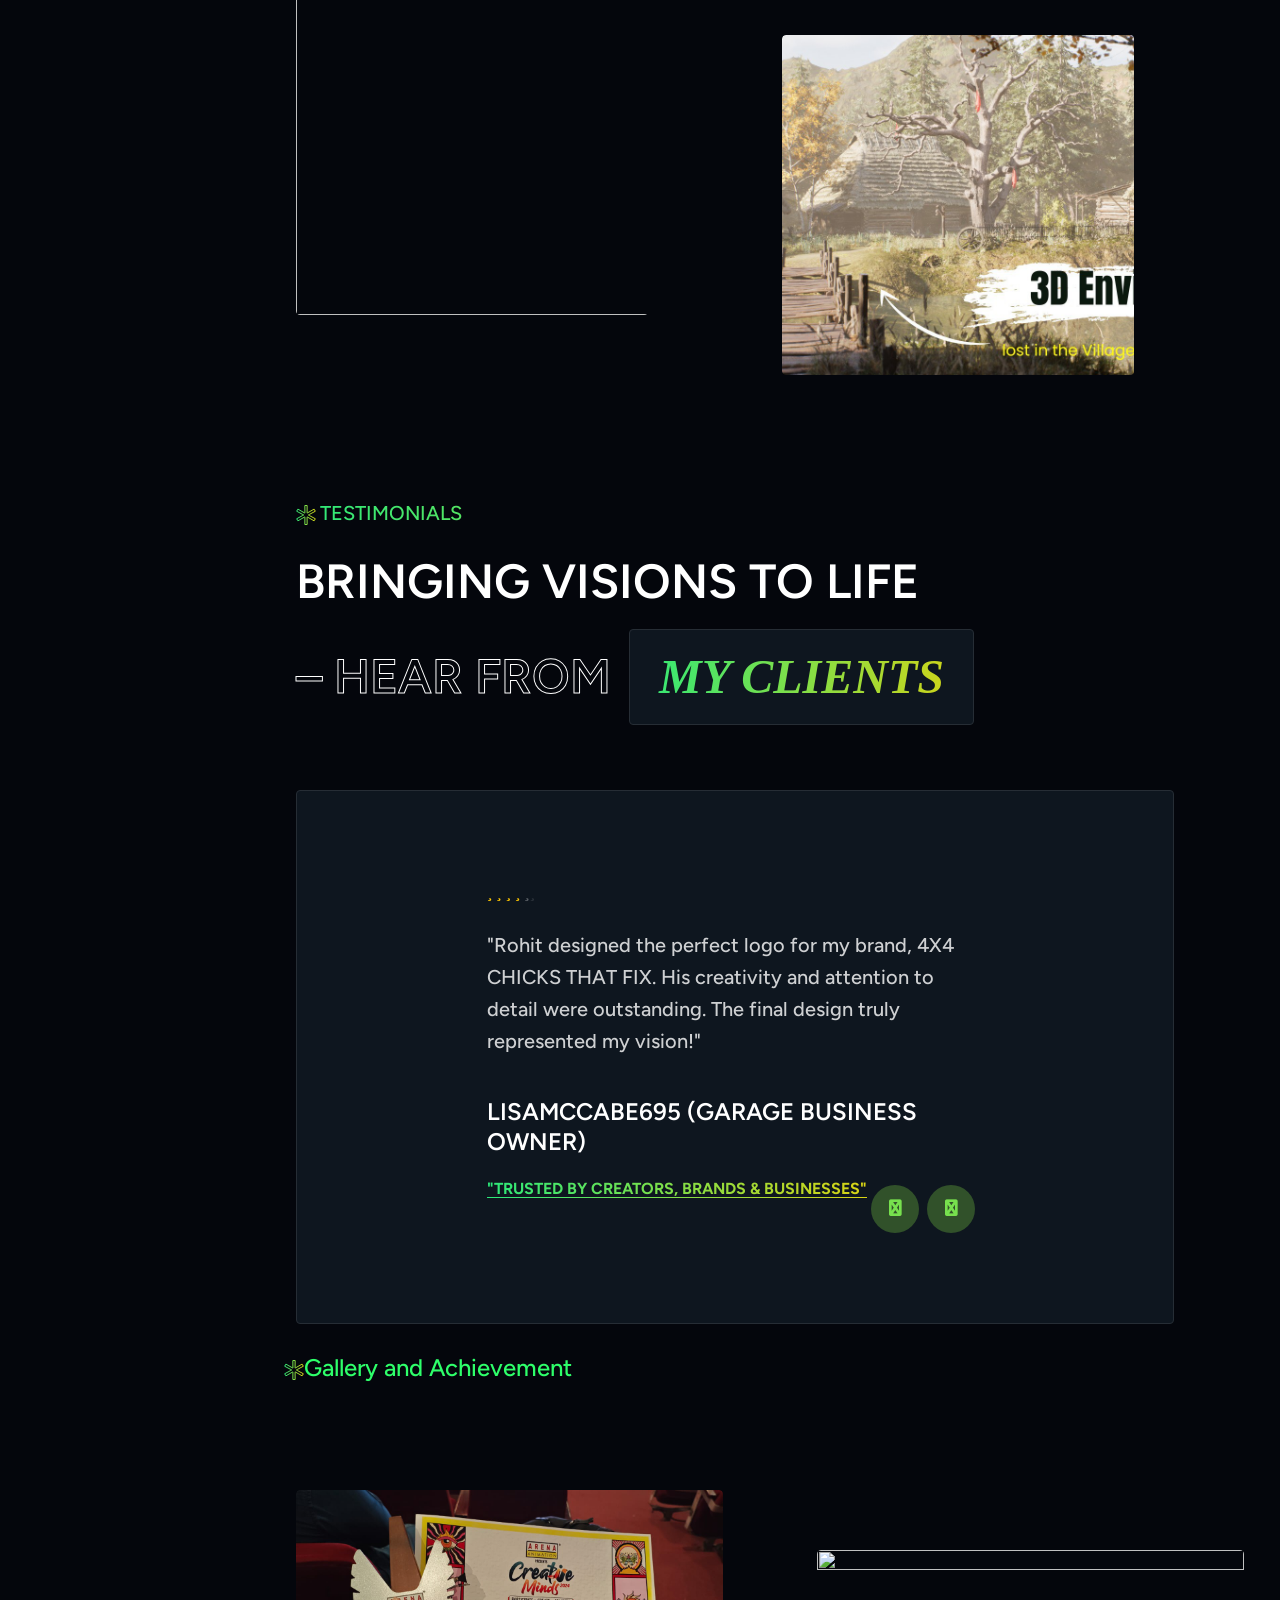
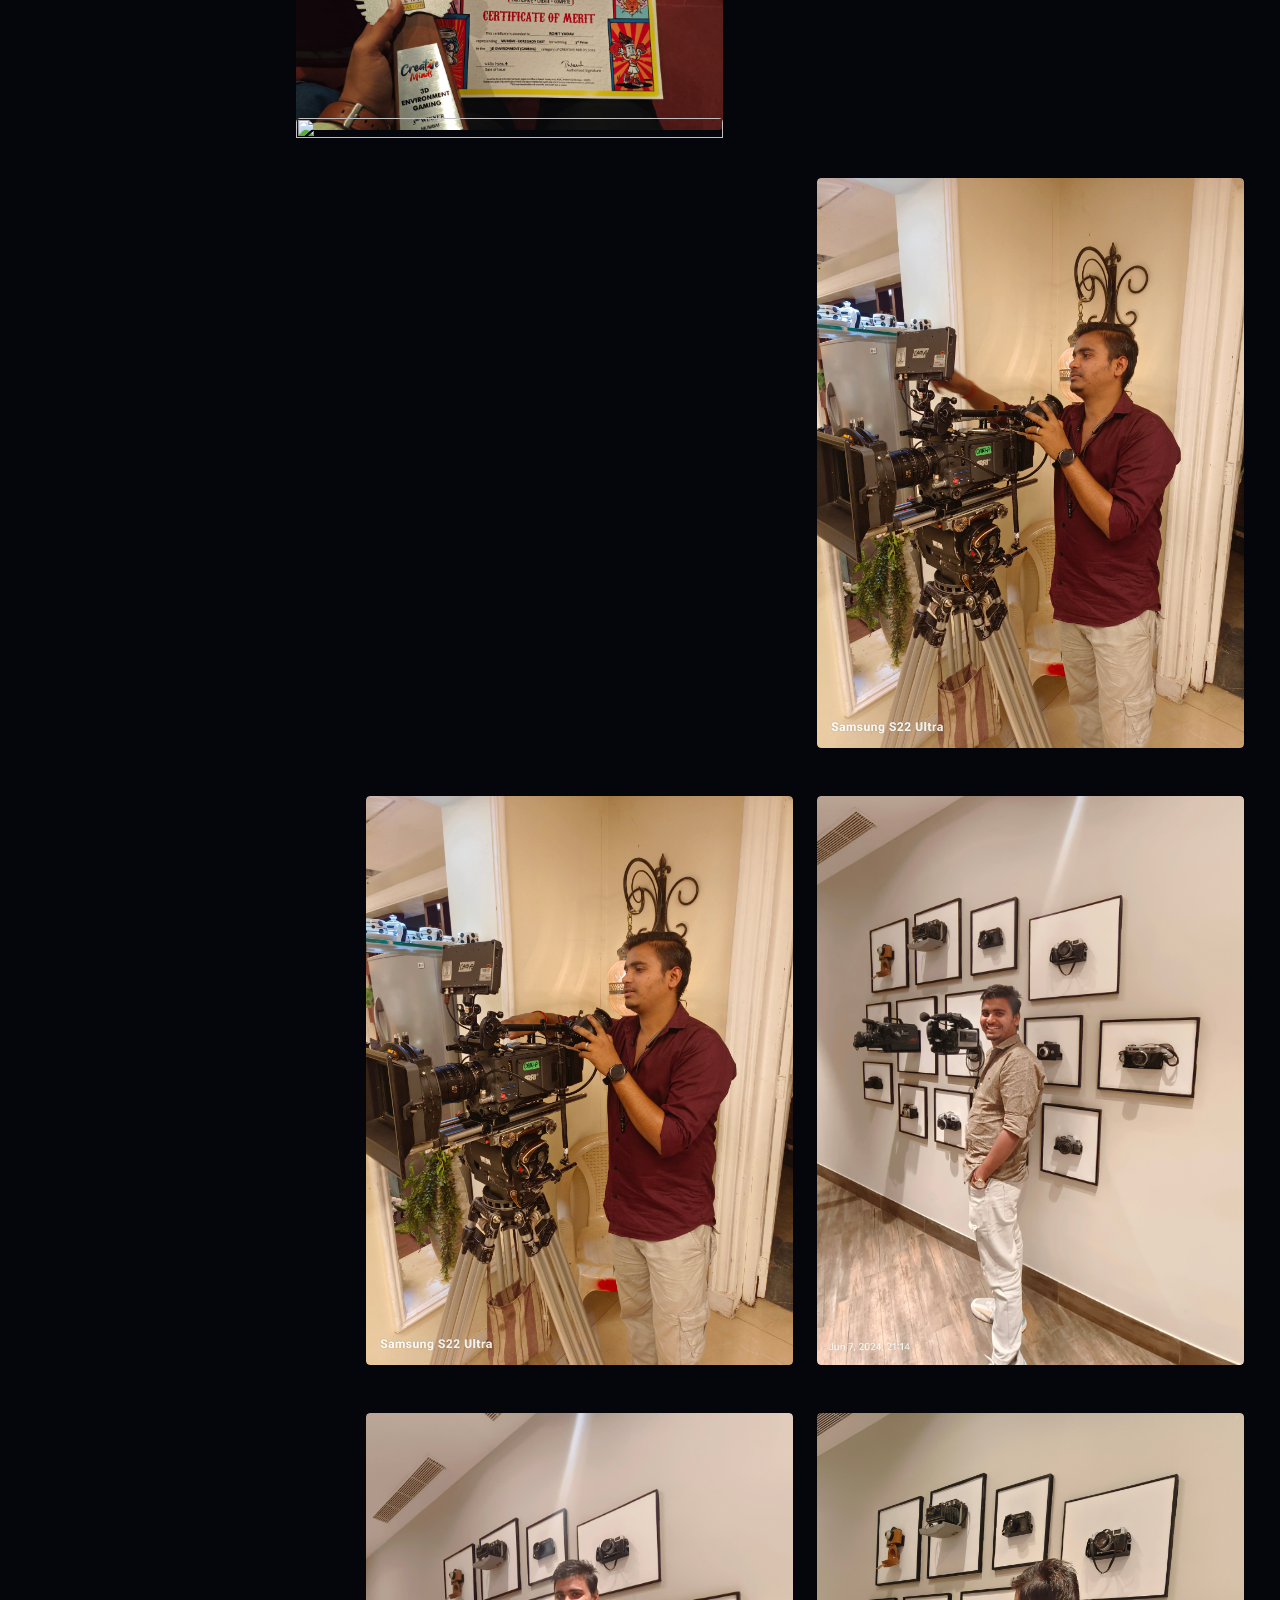
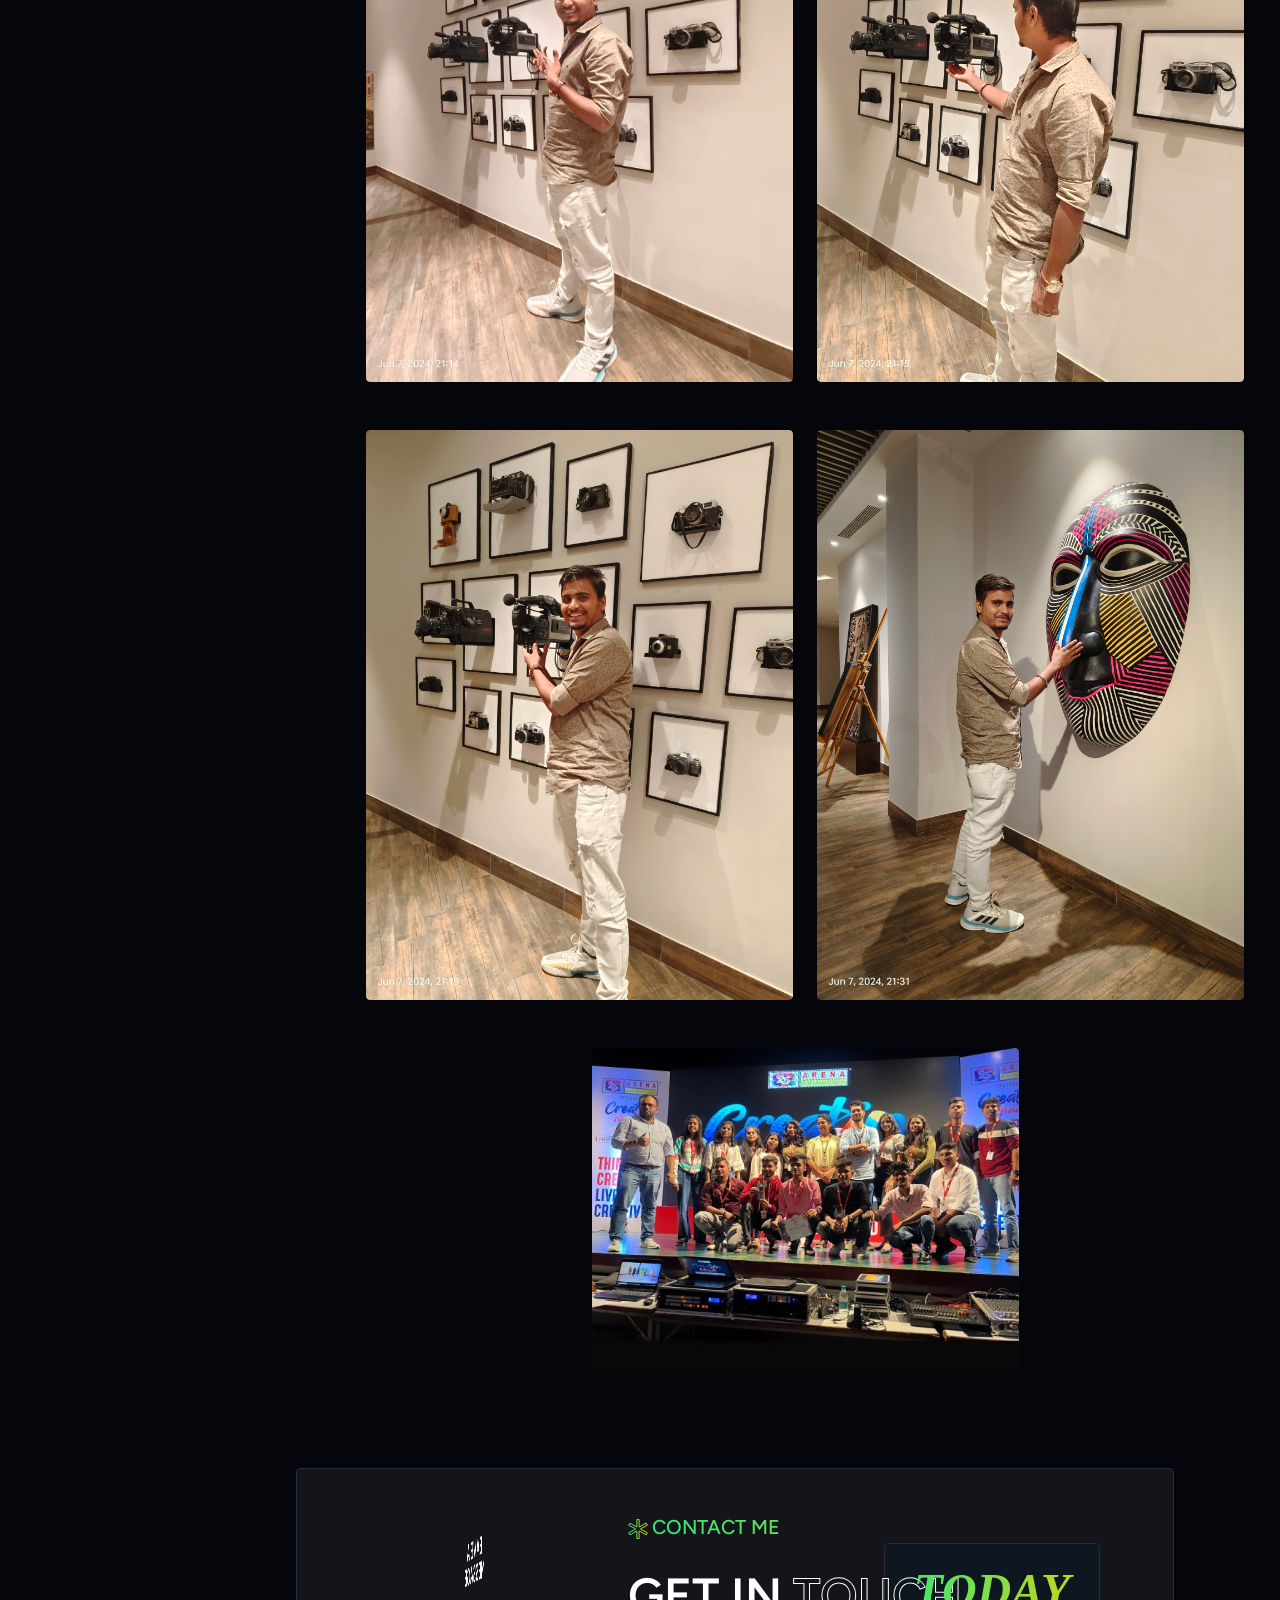
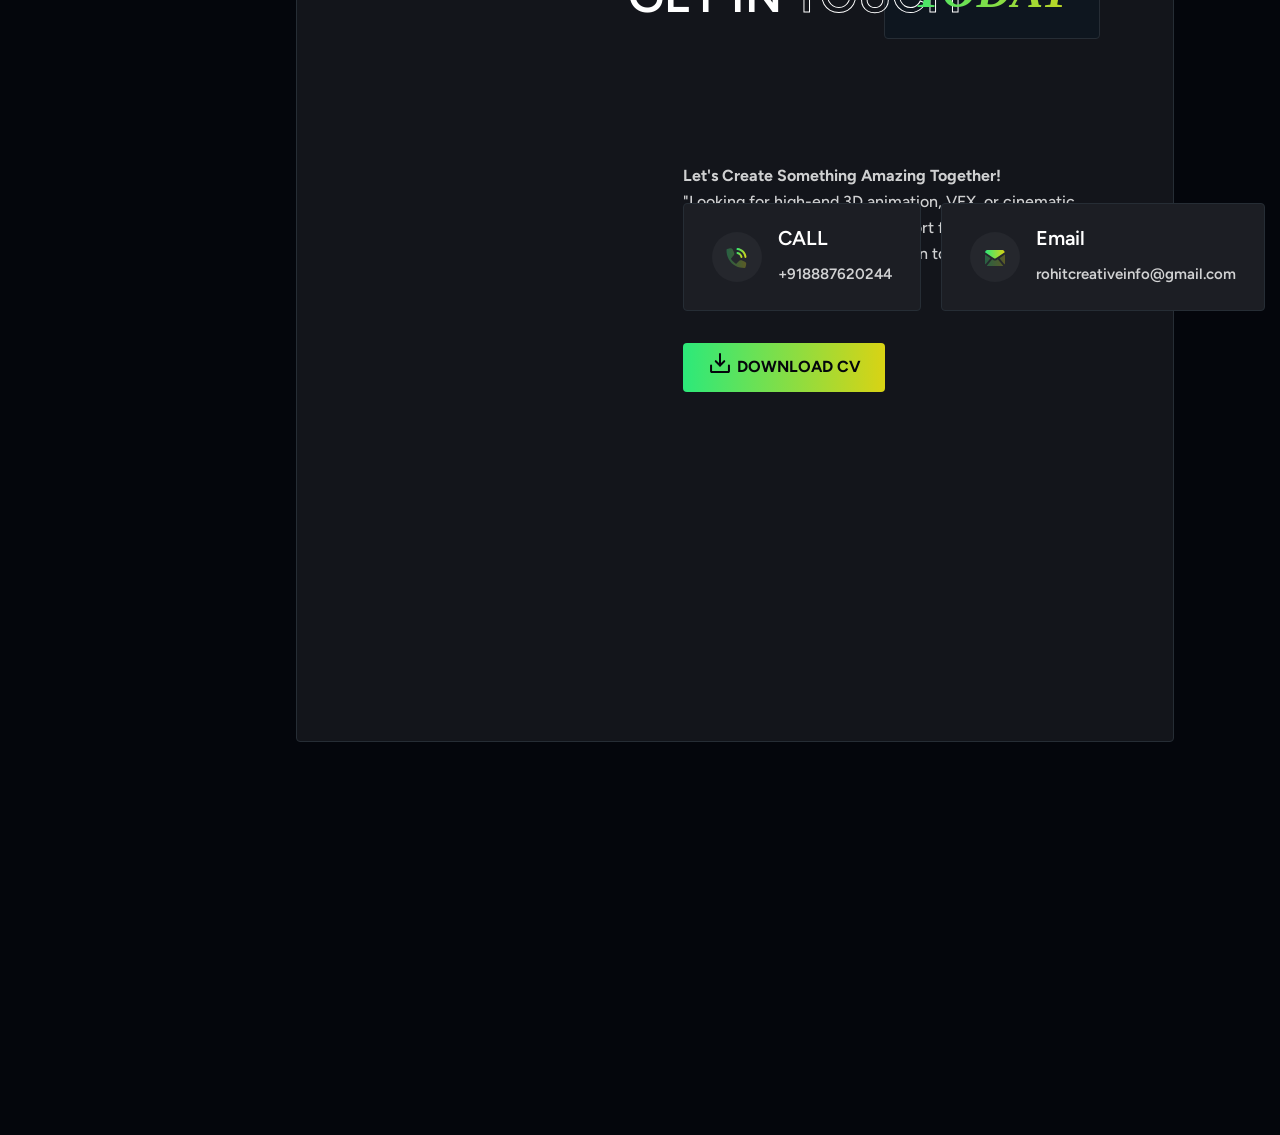
==== commit 73d1ebba: "Update About Me bio and experience to 4+ years" ====
--- a/index.html
+++ b/index.html
@@ -338,13 +338,7 @@
                                   </span>
                                 </div>
                                 <div class="pera-content">
-                                  <p data-aos="fade-up" data-aos-duration="800">I'm Rohit Yadav, a 24-year-old
-                                    passionate 3D VFX artist & freelancer with 2+ Years of Freelancing and 1 year of
-                                    Industries experience, bringing cinematic worlds to life through Unreal Engine,
-                                    Blender, and Adobe Suite. I hold a B.Sc. in Physics from Mumbai University and have
-                                    also pursued my passion for animation and visual effects by graduating from Arena
-                                    Animation. With expertise in CGI, environment design, animation, and VFX, I strive
-                                    to push creative boundaries and craft visually stunning experiences.</p>
+                                  <p data-aos="fade-up" data-aos-duration="800">I’m Rohit Yadav, a 25 year-old 3D Animator & Unreal Environment Artist with 4+ years of industry experience. I hold a B.Sc. in Physics from Mumbai University and completed a specialization in Animation & Visual Effects at Arena Animation. Skilled in Unreal Engine, Blender, and Adobe Suite, I focus on product animation, cinematic environments, short film animation, CGI, and high-end VFX, bringing immersive stories to life.</p>
                                   <div class="list-area">
 
                                     <div class="container mt-4">
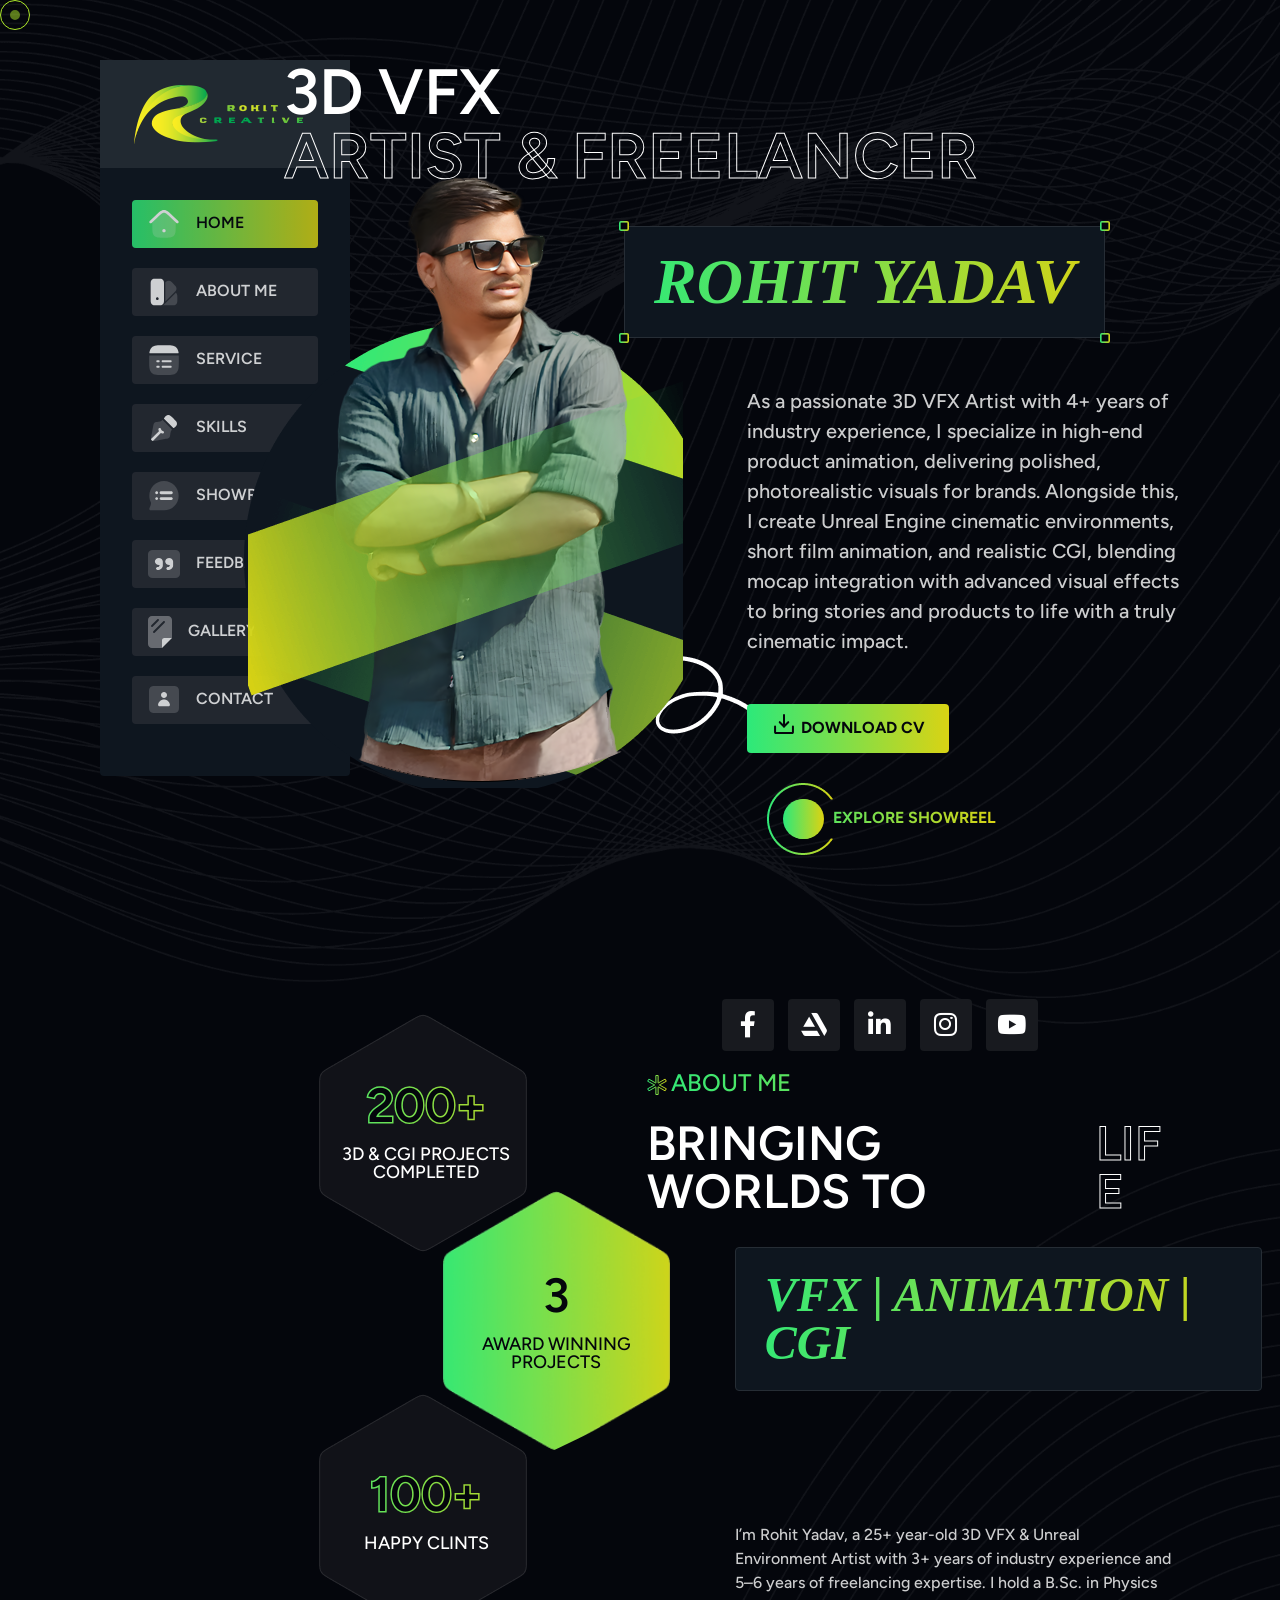
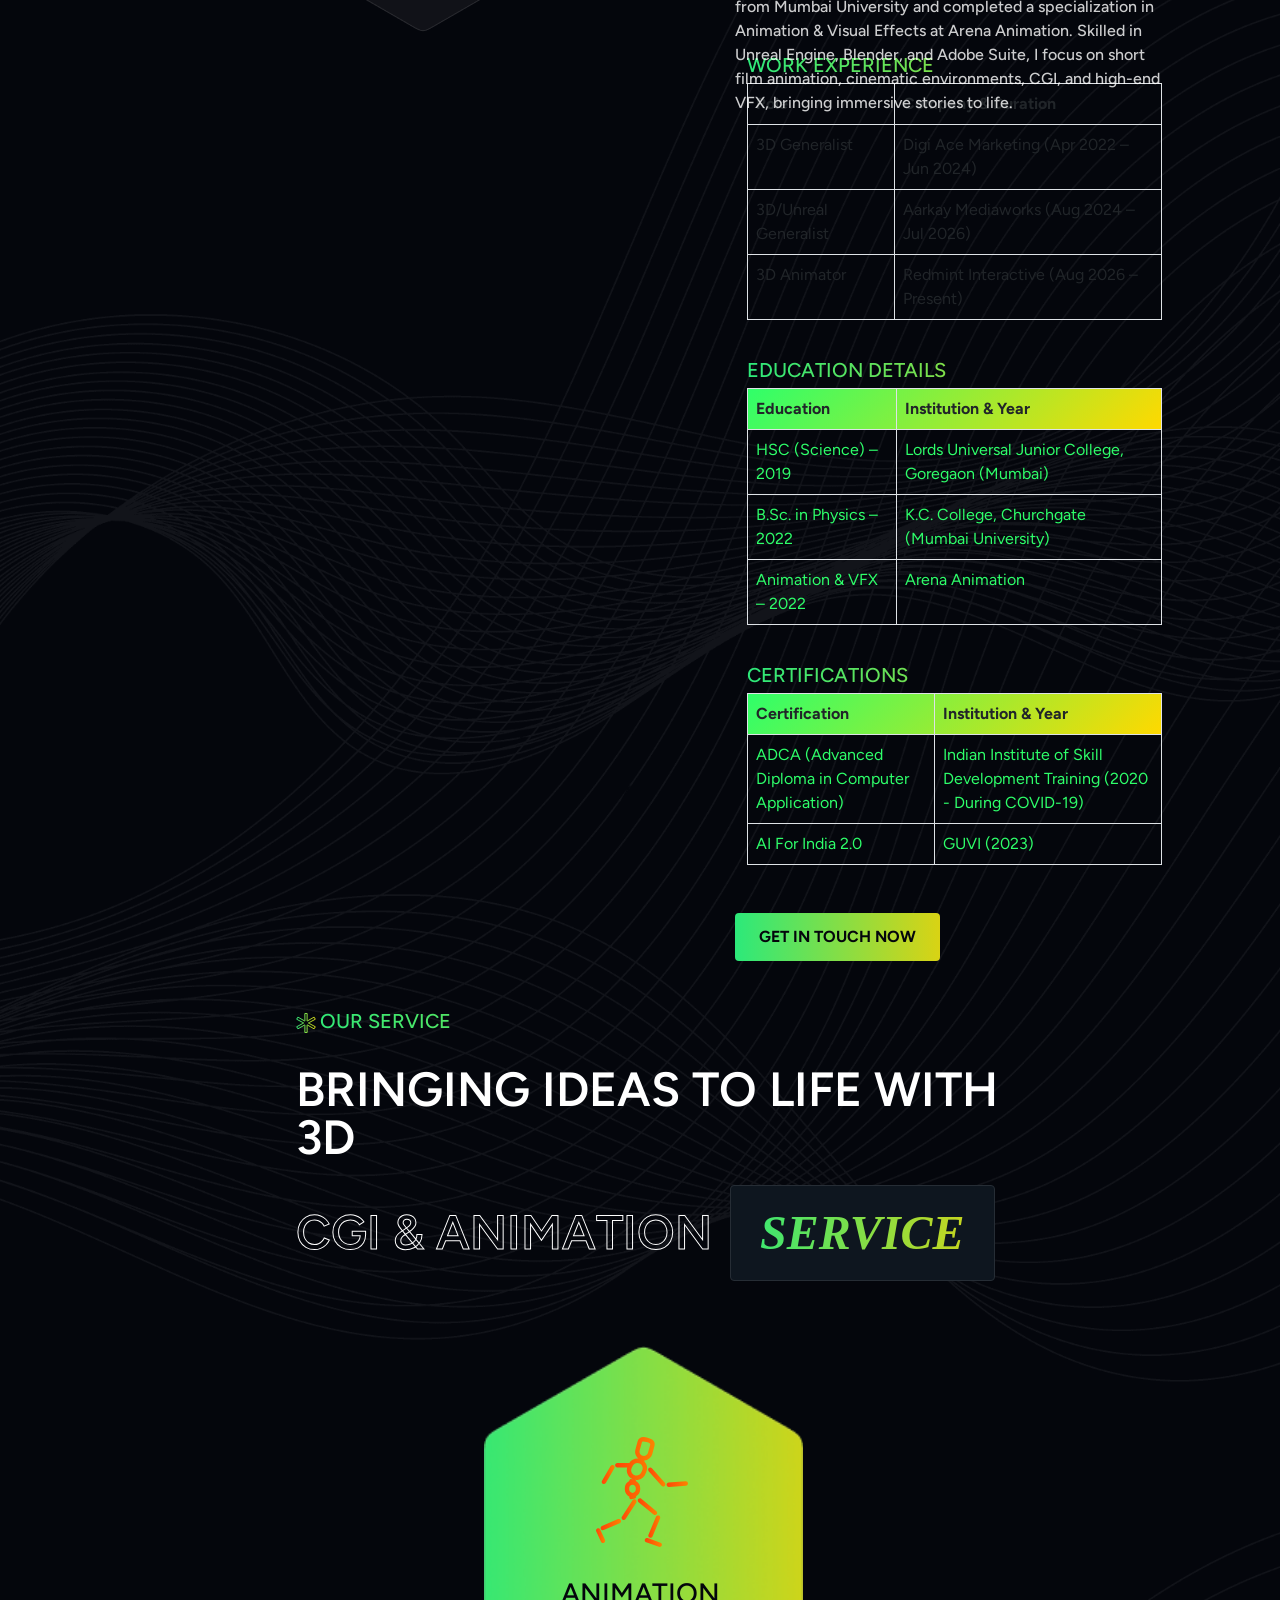
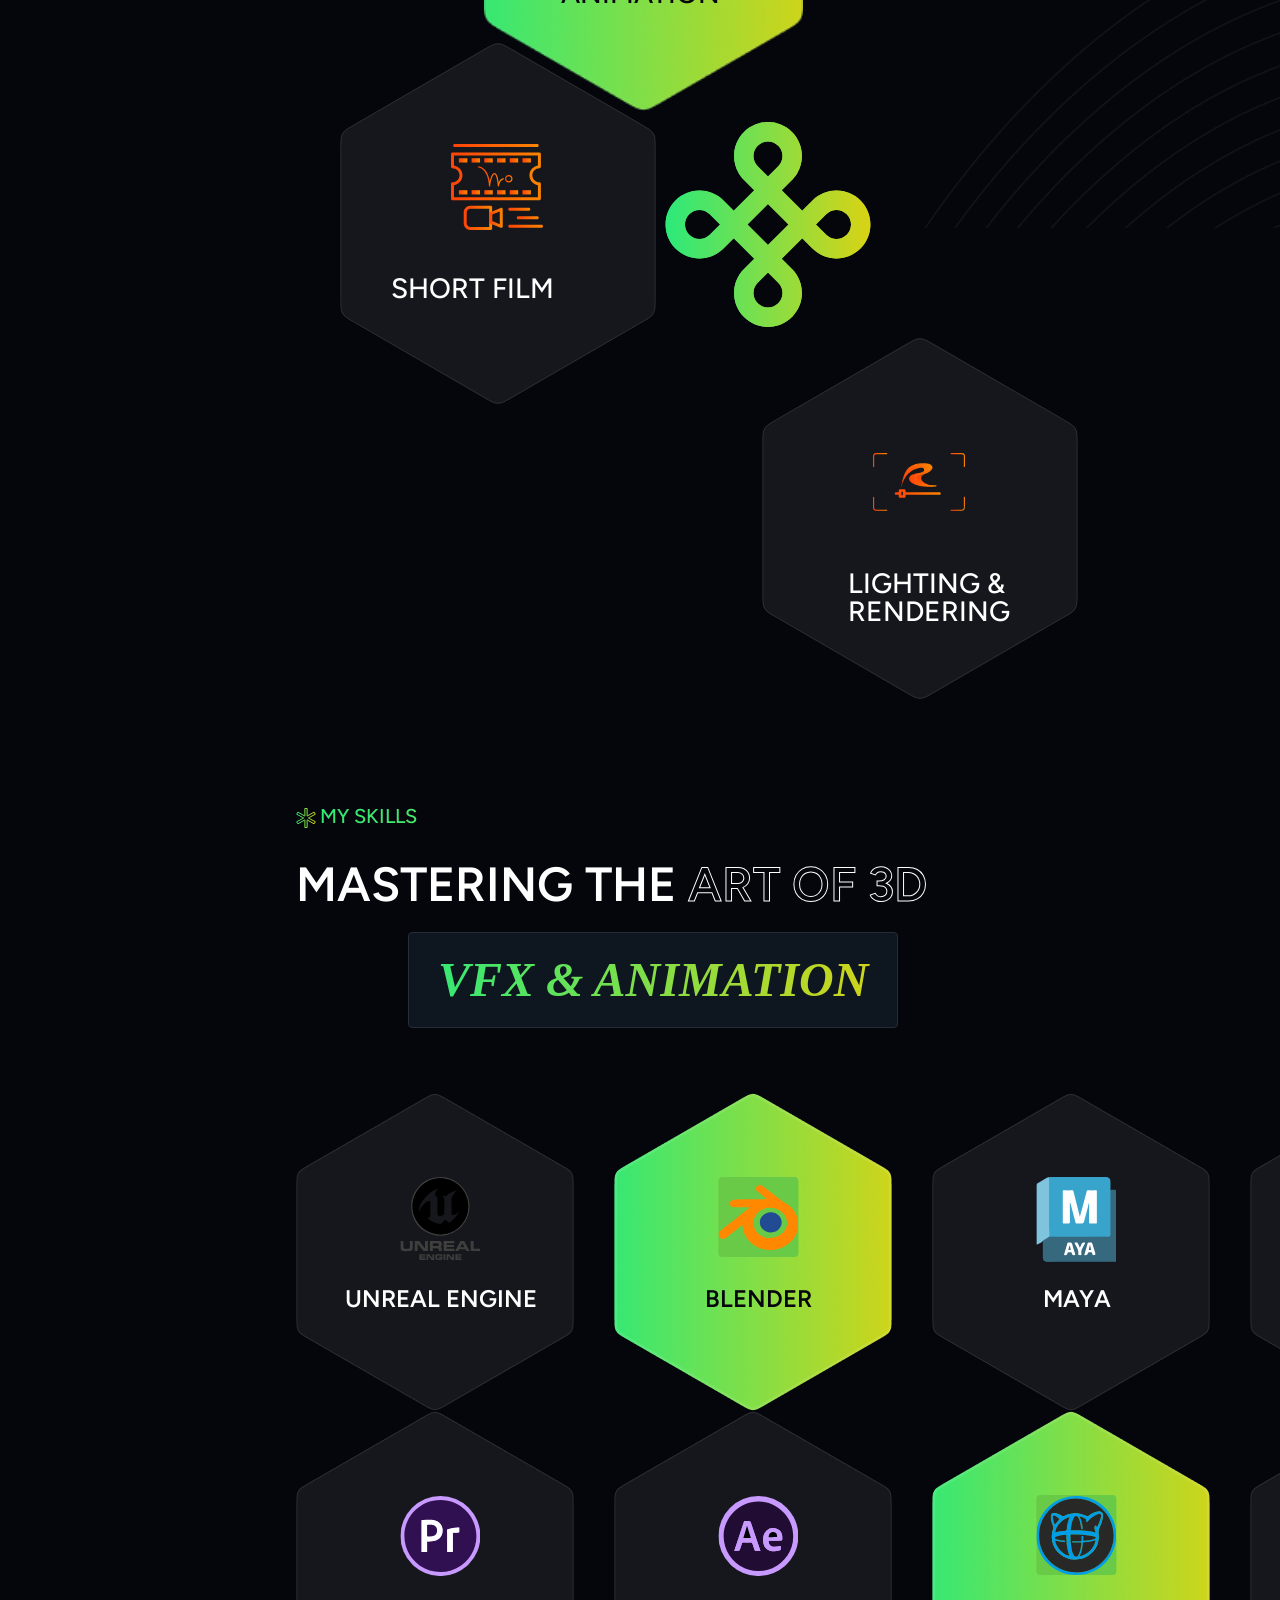
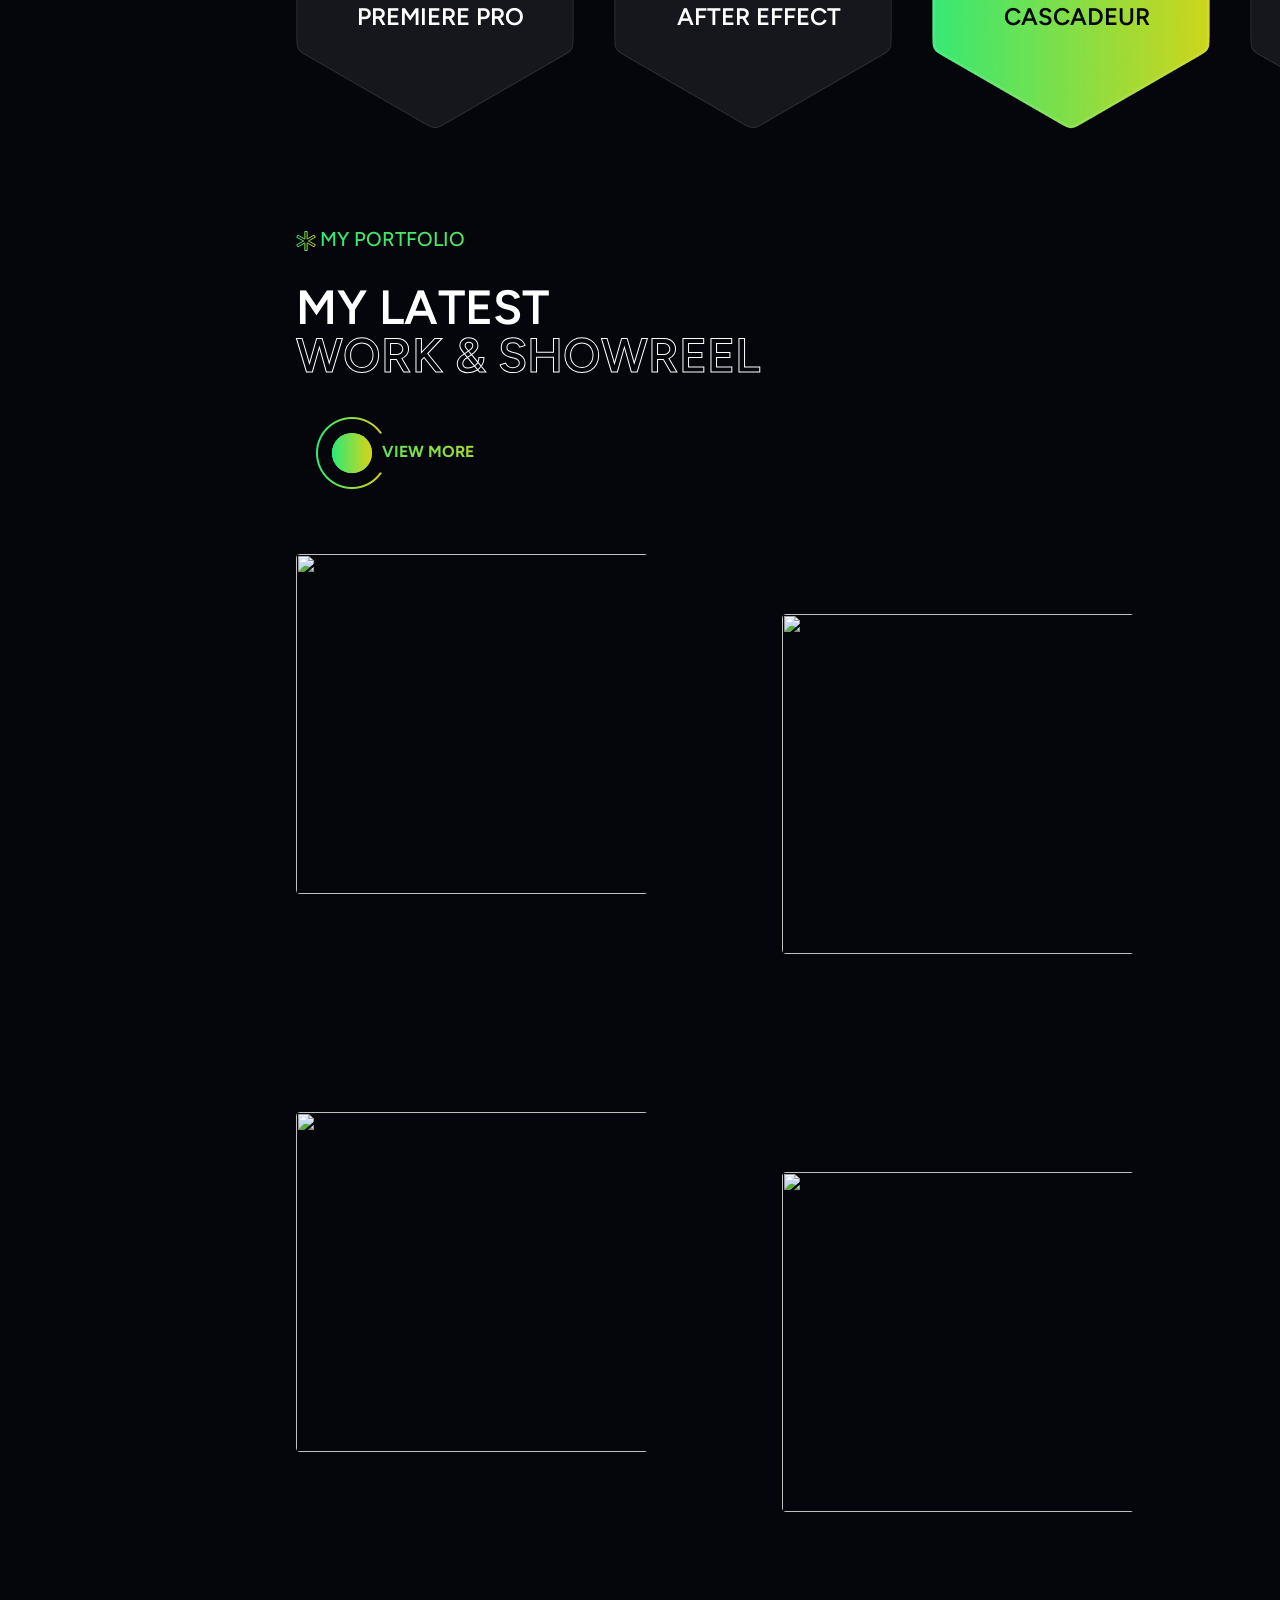
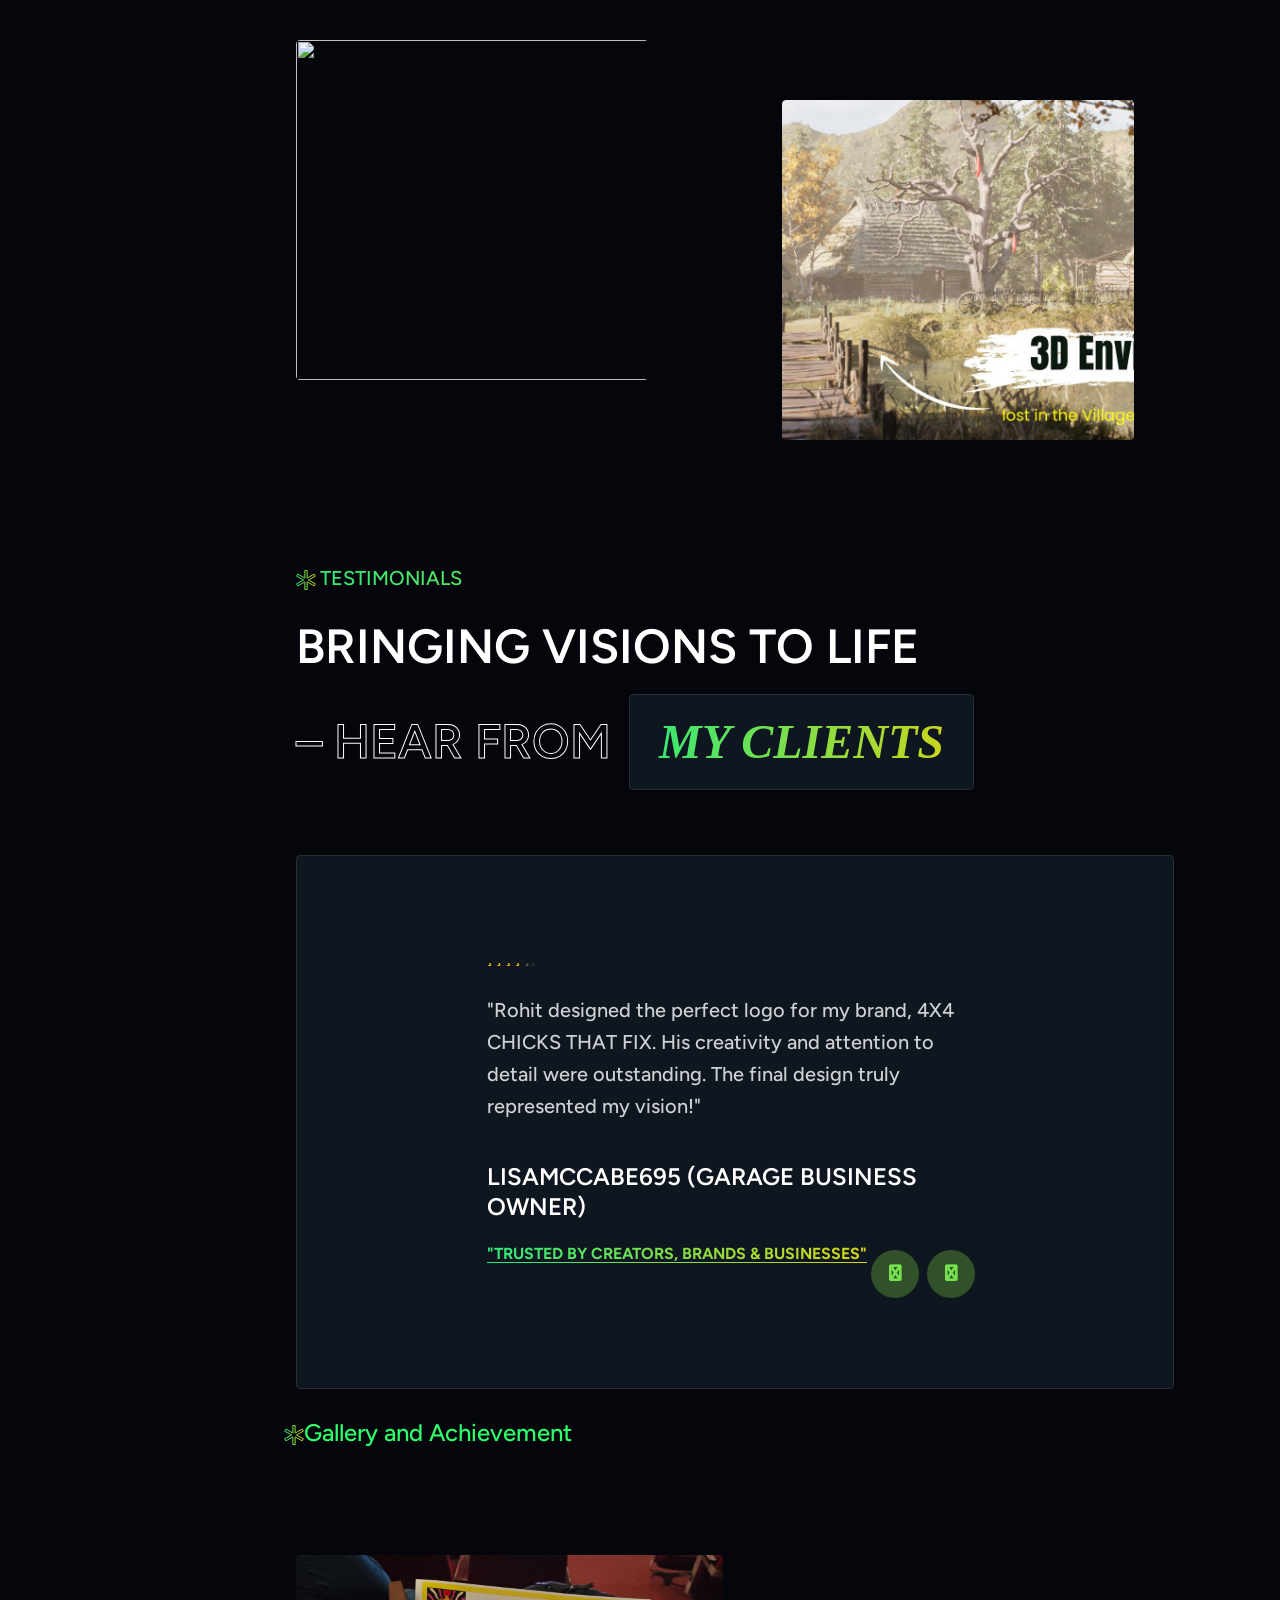
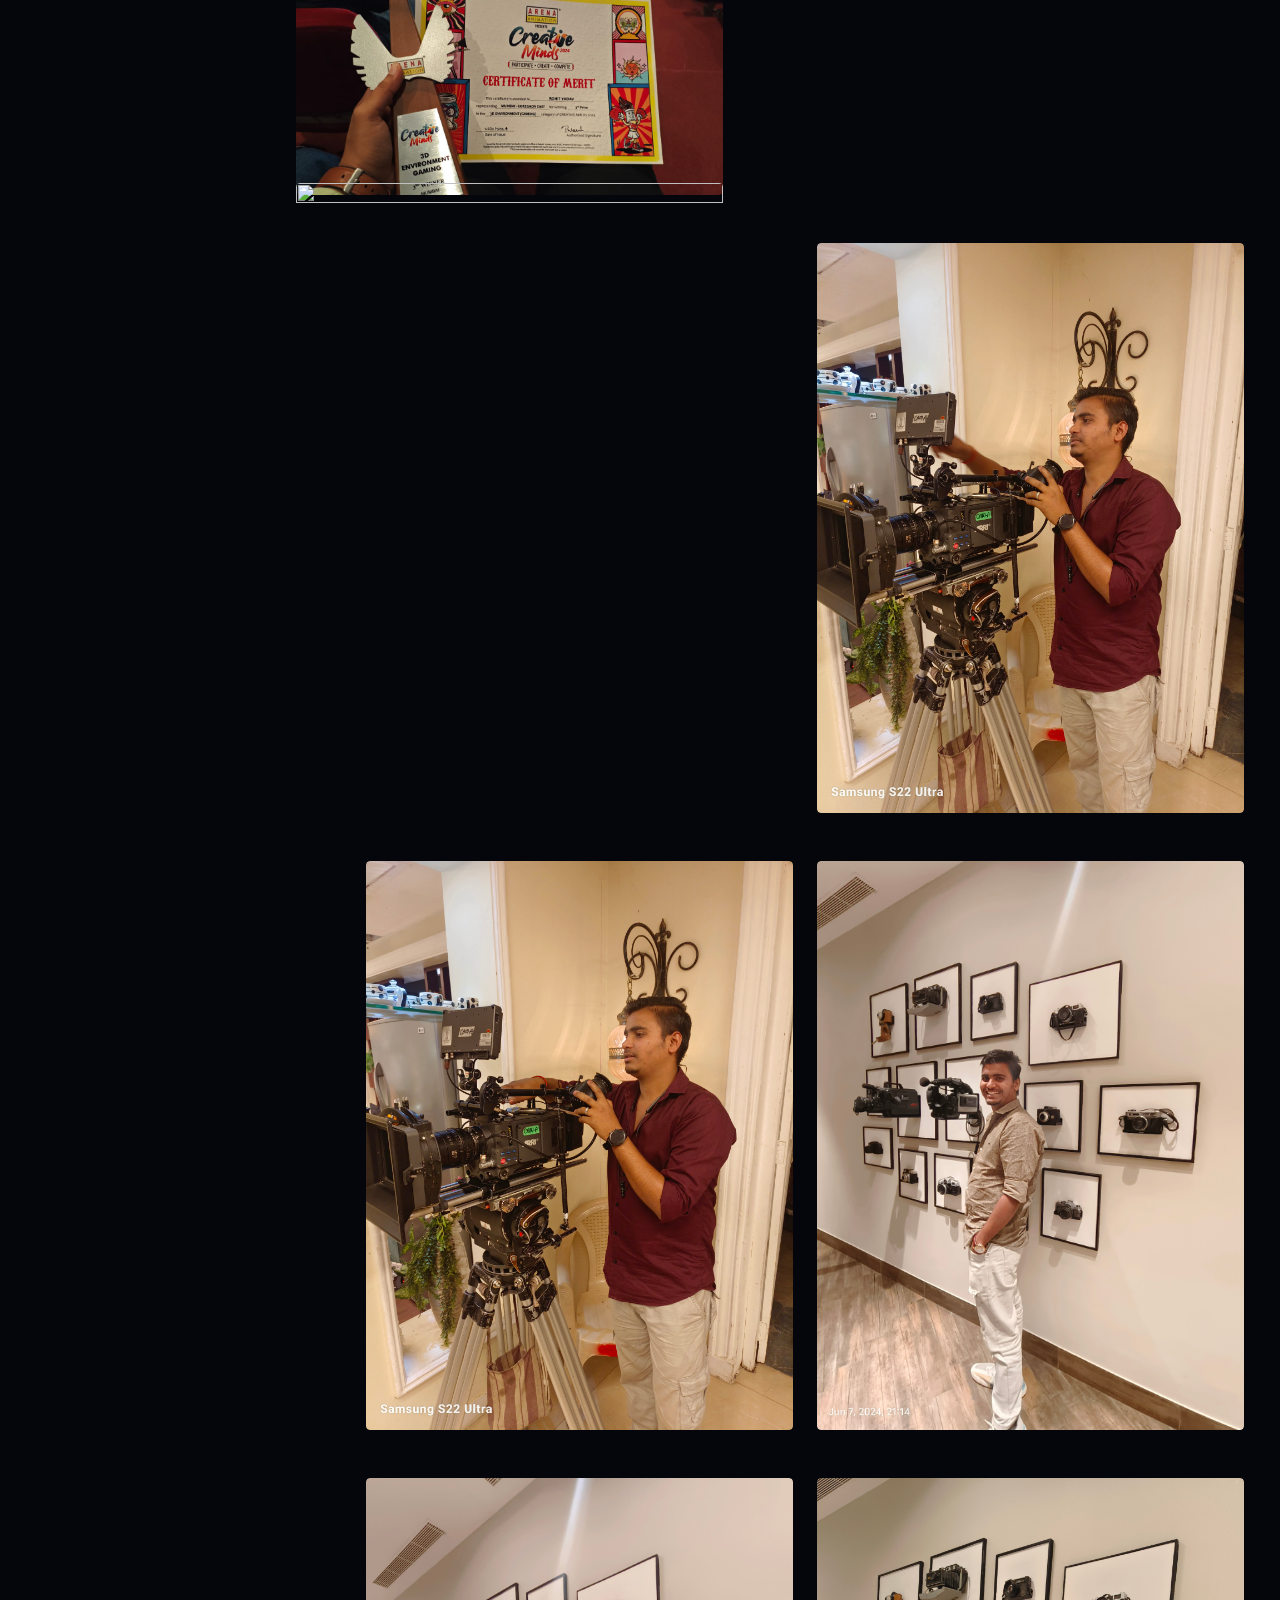
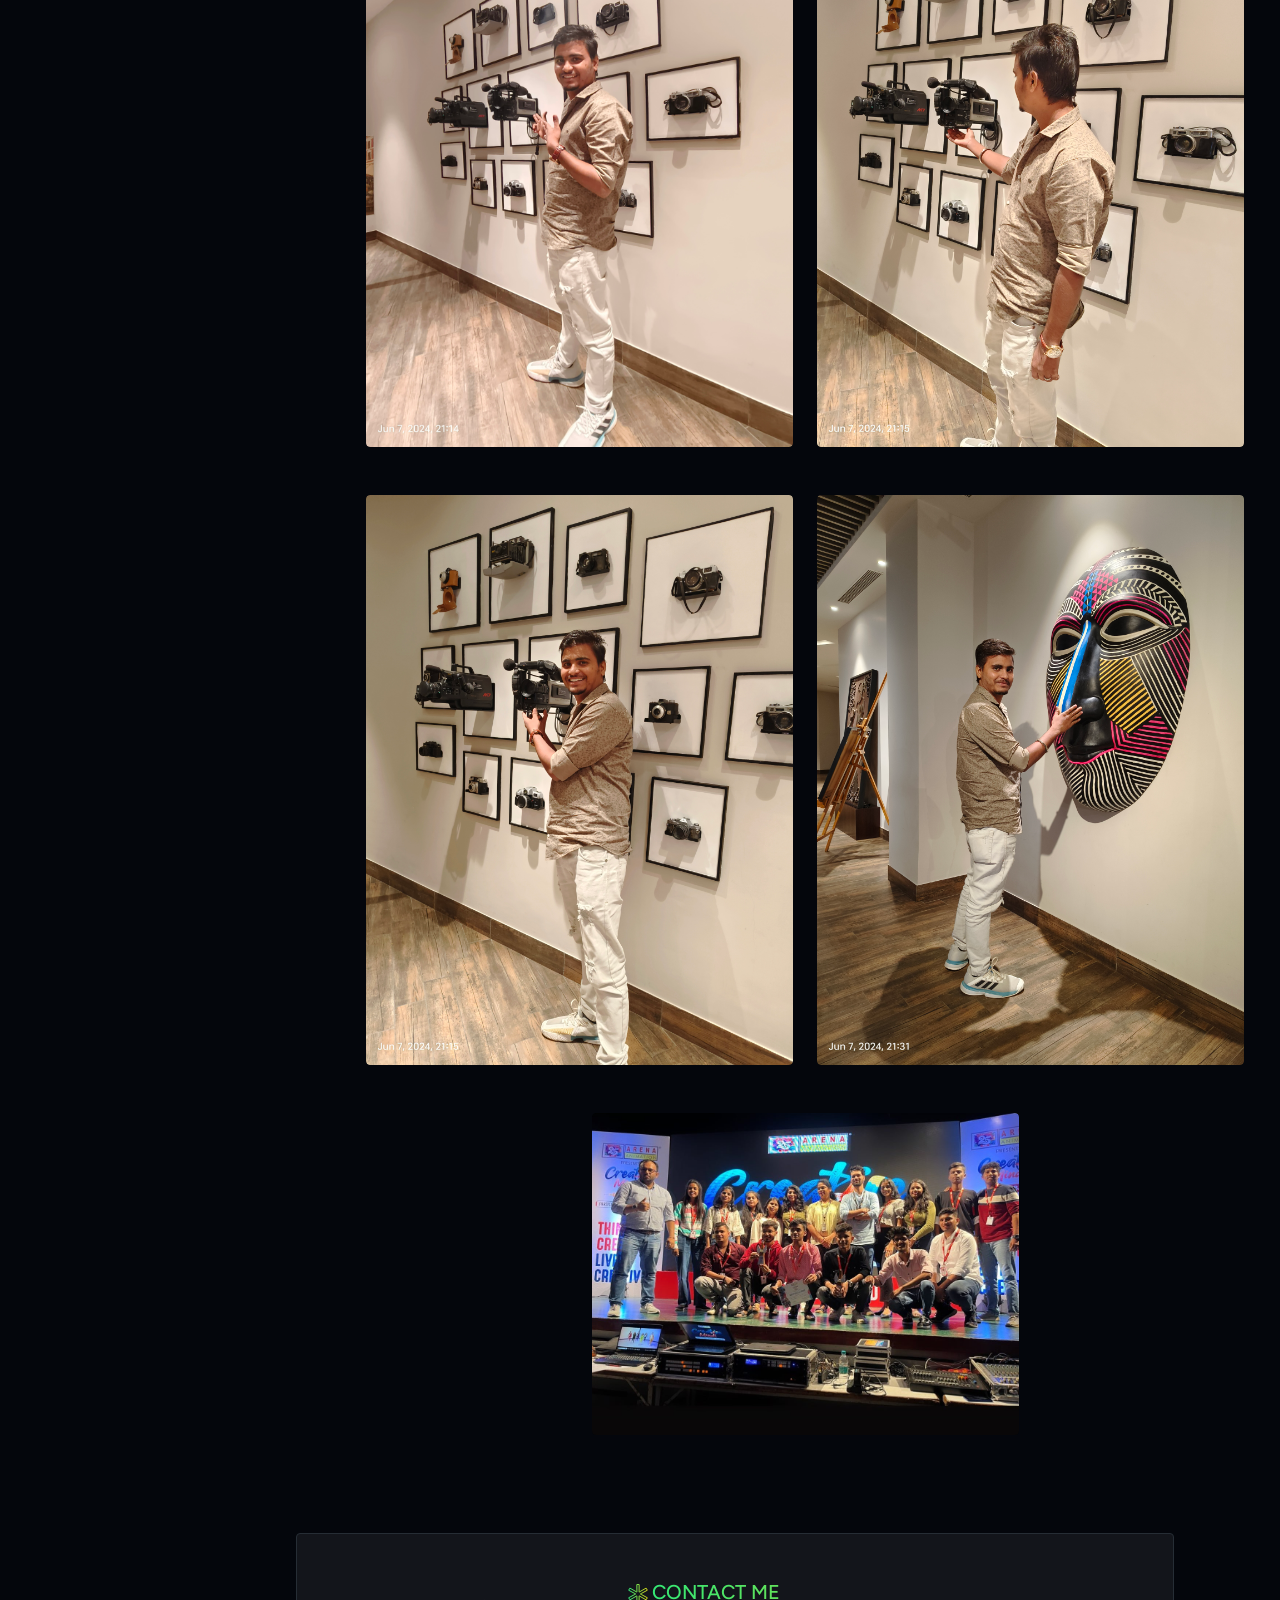
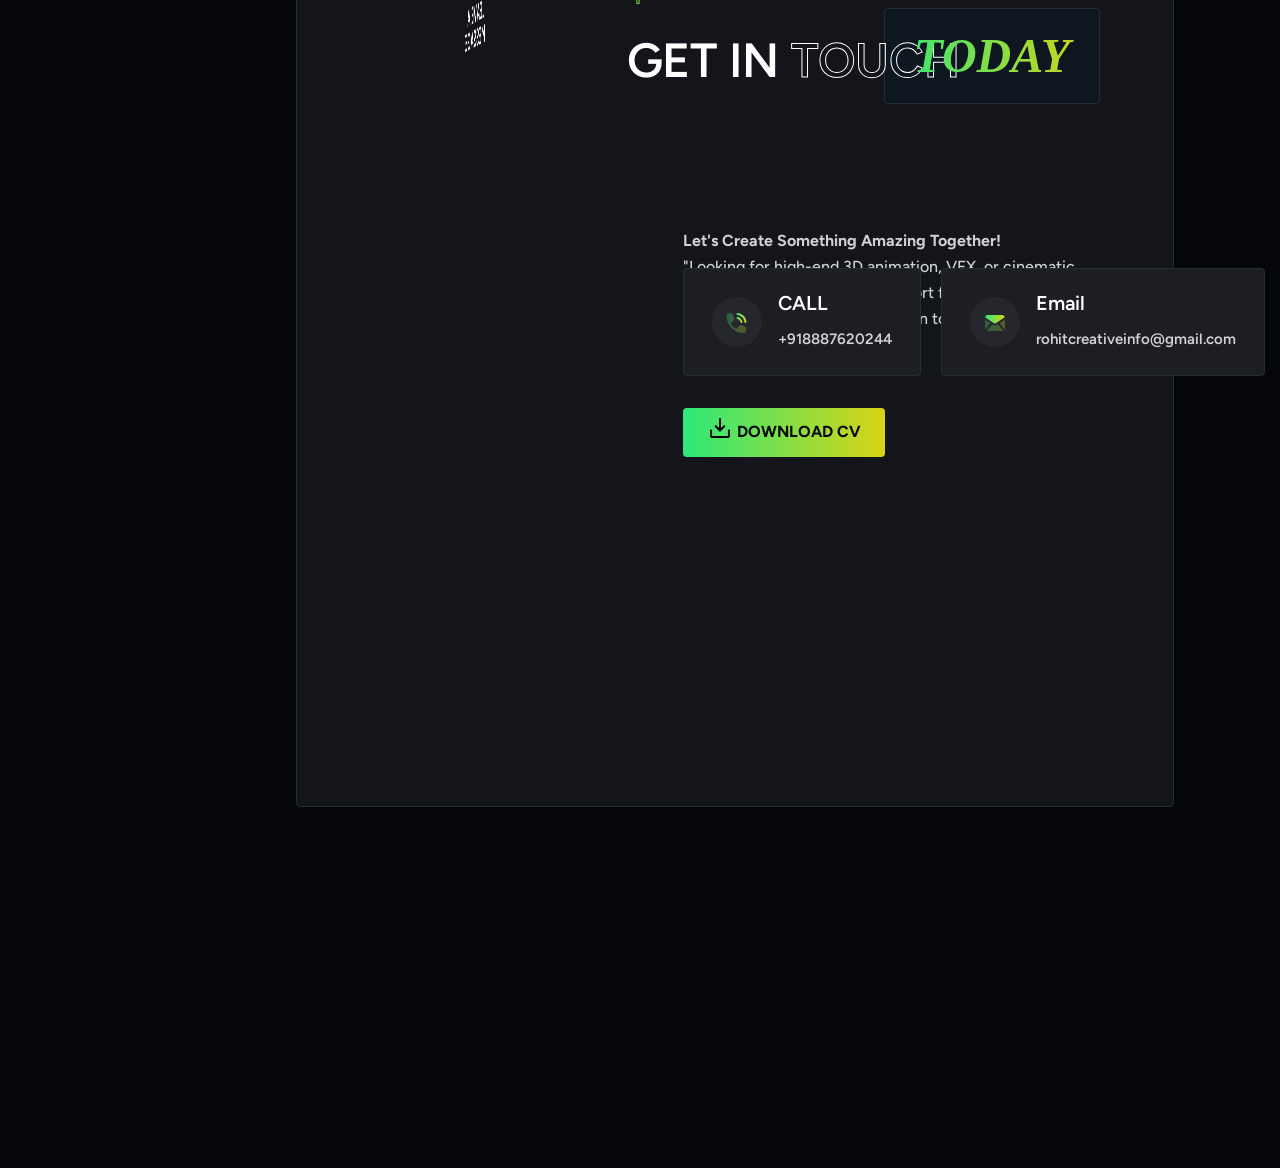
==== commit 647d5aa9: "Update responsive work experience tables" ====
--- a/index.html
+++ b/index.html
@@ -344,23 +344,26 @@
                                     <div class="container mt-4">
                                       <!-- Work Section -->
                                       <h4 class="text-primary"><i class="bi bi-briefcase"></i>WORK EXPERIENCE</h4>
-                                      <div class="table-responsive">
+                                      <div class="table-responsive work-experience-table">
                                         <table class="table table-bordered">
-                                          <thead class="table"
-                                            style="background: linear-gradient(135deg, #2EFF6A, #ffd900);">
-                                            <tr>
-                                              <th>Role</th>
-                                              <th>Company & Duration</th>
+                                          <thead>
+                                            <tr>
+                                              <th scope="col">Role</th>
+                                              <th scope="col">Company &amp; Duration</th>
                                             </tr>
                                           </thead>
-                                          <tbody style="color: #2EFF6A;">
+                                          <tbody>
                                             <tr>
                                               <td>3D Generalist</td>
                                               <td>Digi Ace Marketing (Apr 2022 – Jun 2024)</td>
                                             </tr>
                                             <tr>
-                                              <td>3D Generalist</td>
-                                              <td>Aarkay Mediaworks (Aug 2024 – Present)</td>
+                                              <td>3D/Unreal Generalist</td>
+                                              <td>Aarkay Mediaworks (Aug 2024 – Jul 2026)</td>
+                                            </tr>
+                                            <tr>
+                                              <td>3D Animator</td>
+                                              <td>Redmint Interactive (Aug 2026 – Present)</td>
                                             </tr>
                                           </tbody>
                                         </table>
@@ -482,23 +485,26 @@
                                     <div class="container mt-4">
                                       <!-- Work Section -->
                                       <h4 class="text-primary"><i class="bi bi-briefcase"></i>WORK EXPERIENCE</h4>
-                                      <div class="table-responsive">
+                                      <div class="table-responsive work-experience-table">
                                         <table class="table table-bordered">
-                                          <thead class="table"
-                                            style="background: linear-gradient(135deg, #2EFF6A, #ffd900);">
-                                            <tr>
-                                              <th>Role</th>
-                                              <th>Company & Duration</th>
+                                          <thead>
+                                            <tr>
+                                              <th scope="col">Role</th>
+                                              <th scope="col">Company &amp; Duration</th>
                                             </tr>
                                           </thead>
-                                          <tbody style="color: #2EFF6A;">
+                                          <tbody>
                                             <tr>
                                               <td>3D Generalist</td>
                                               <td>Digi Ace Marketing (Apr 2022 – Jun 2024)</td>
                                             </tr>
                                             <tr>
                                               <td>3D/Unreal Generalist</td>
-                                              <td>Aarkay Mediaworks (Aug 2024 – Present)</td>
+                                              <td>Aarkay Mediaworks (Aug 2024 – Jul 2026)</td>
+                                            </tr>
+                                            <tr>
+                                              <td>3D Animator</td>
+                                              <td>Redmint Interactive (Aug 2026 – Present)</td>
                                             </tr>
                                           </tbody>
                                         </table>
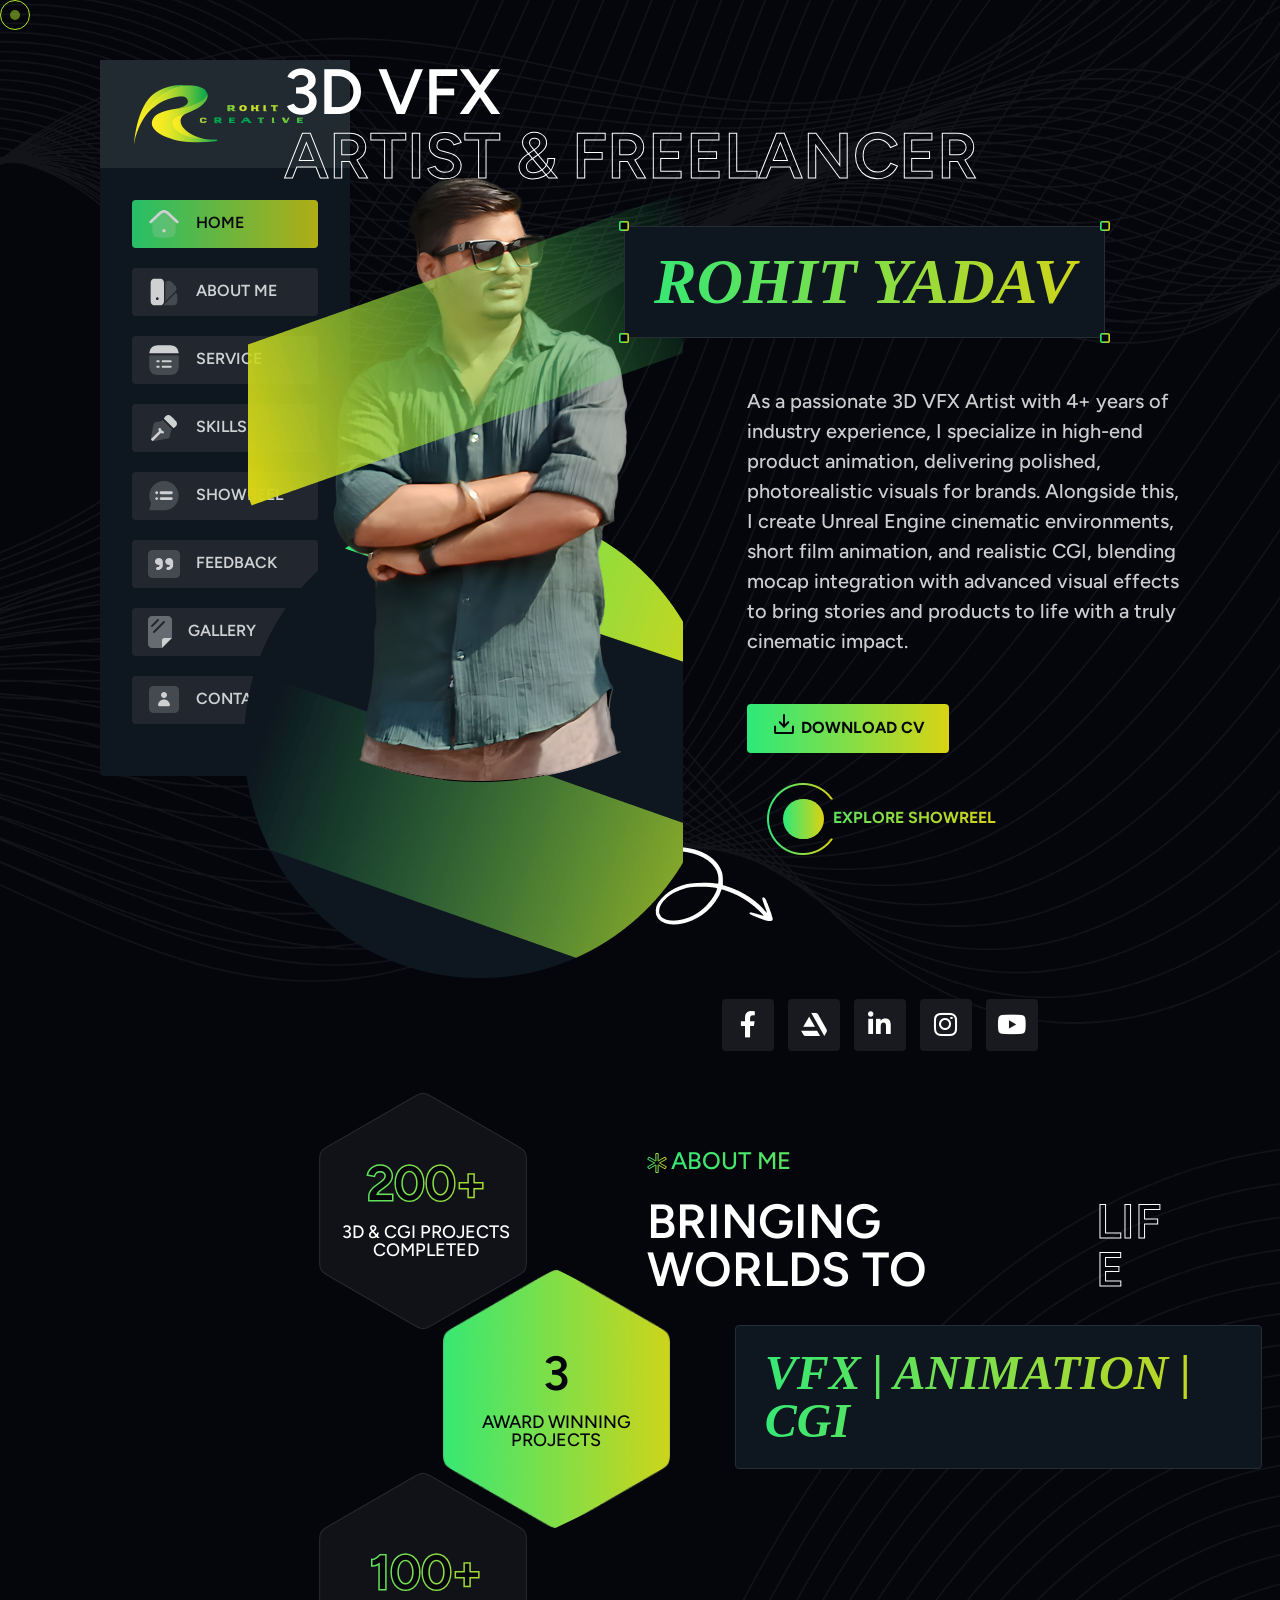
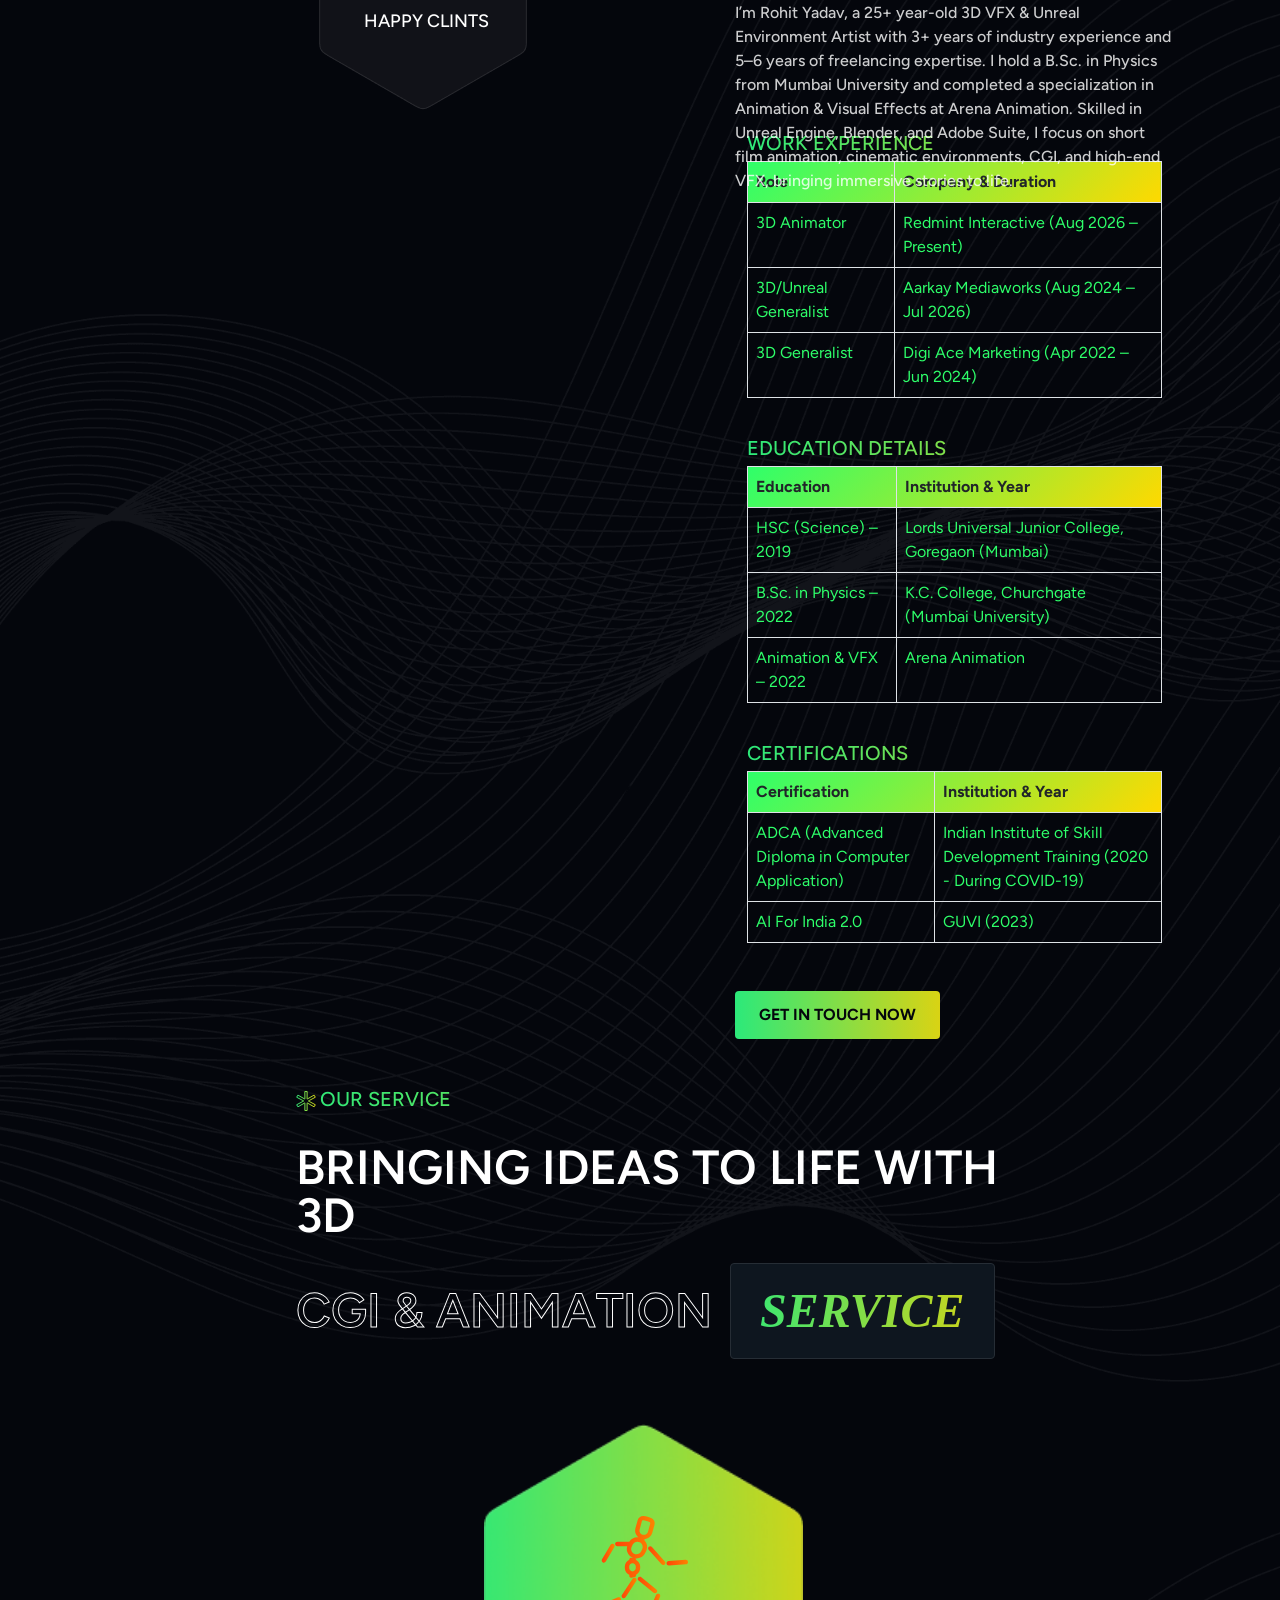
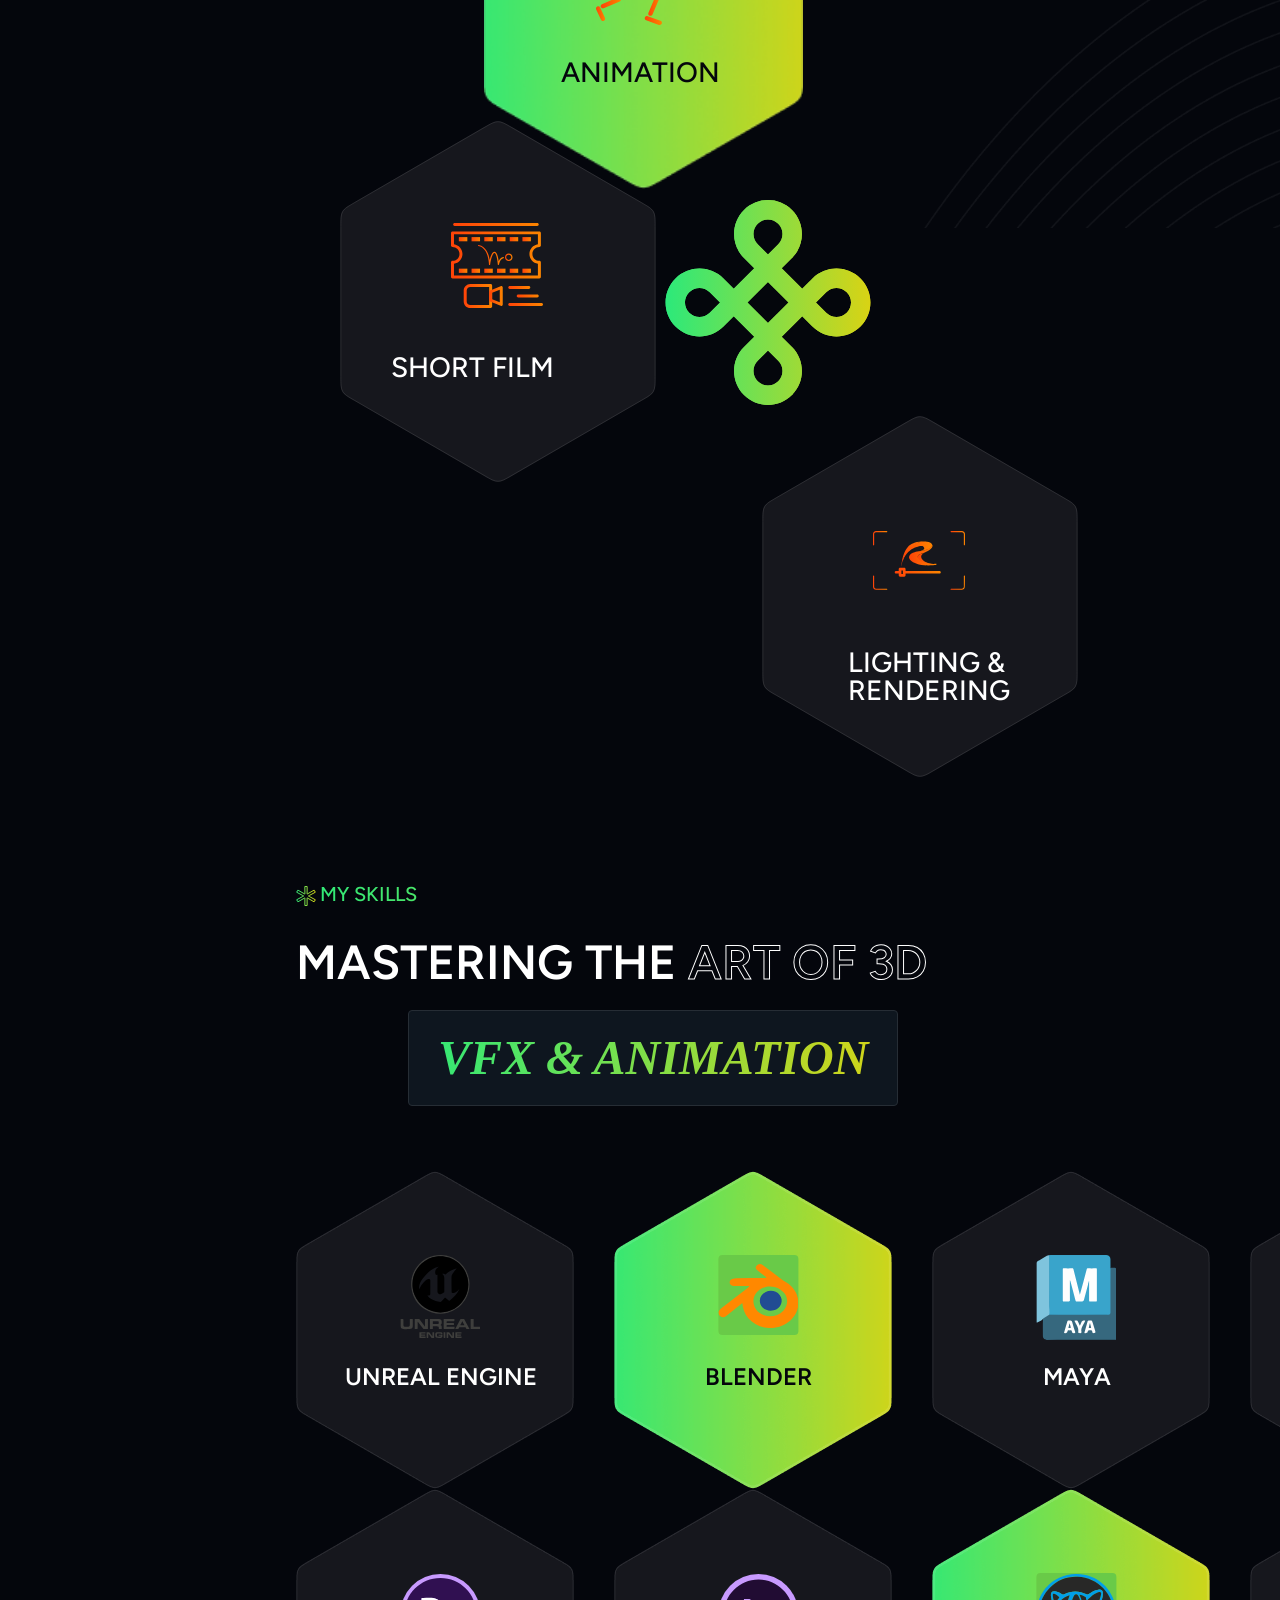
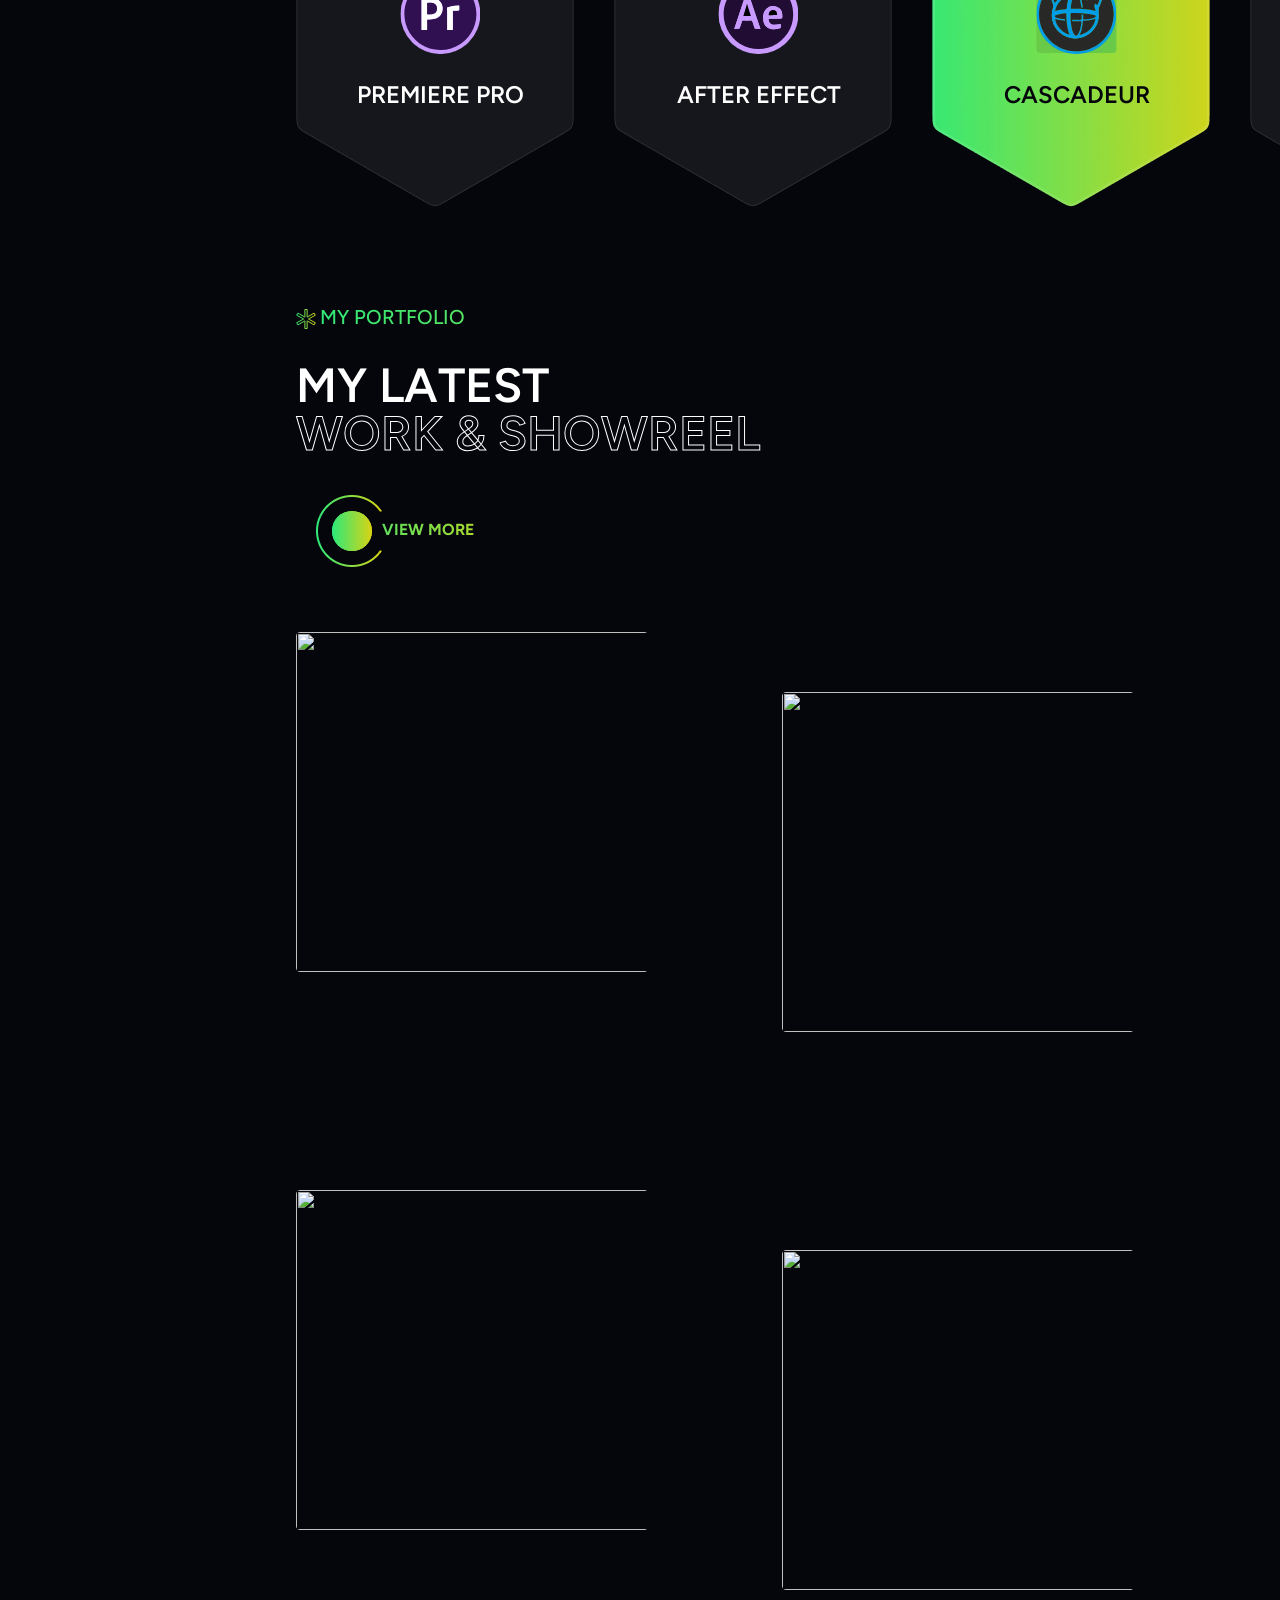
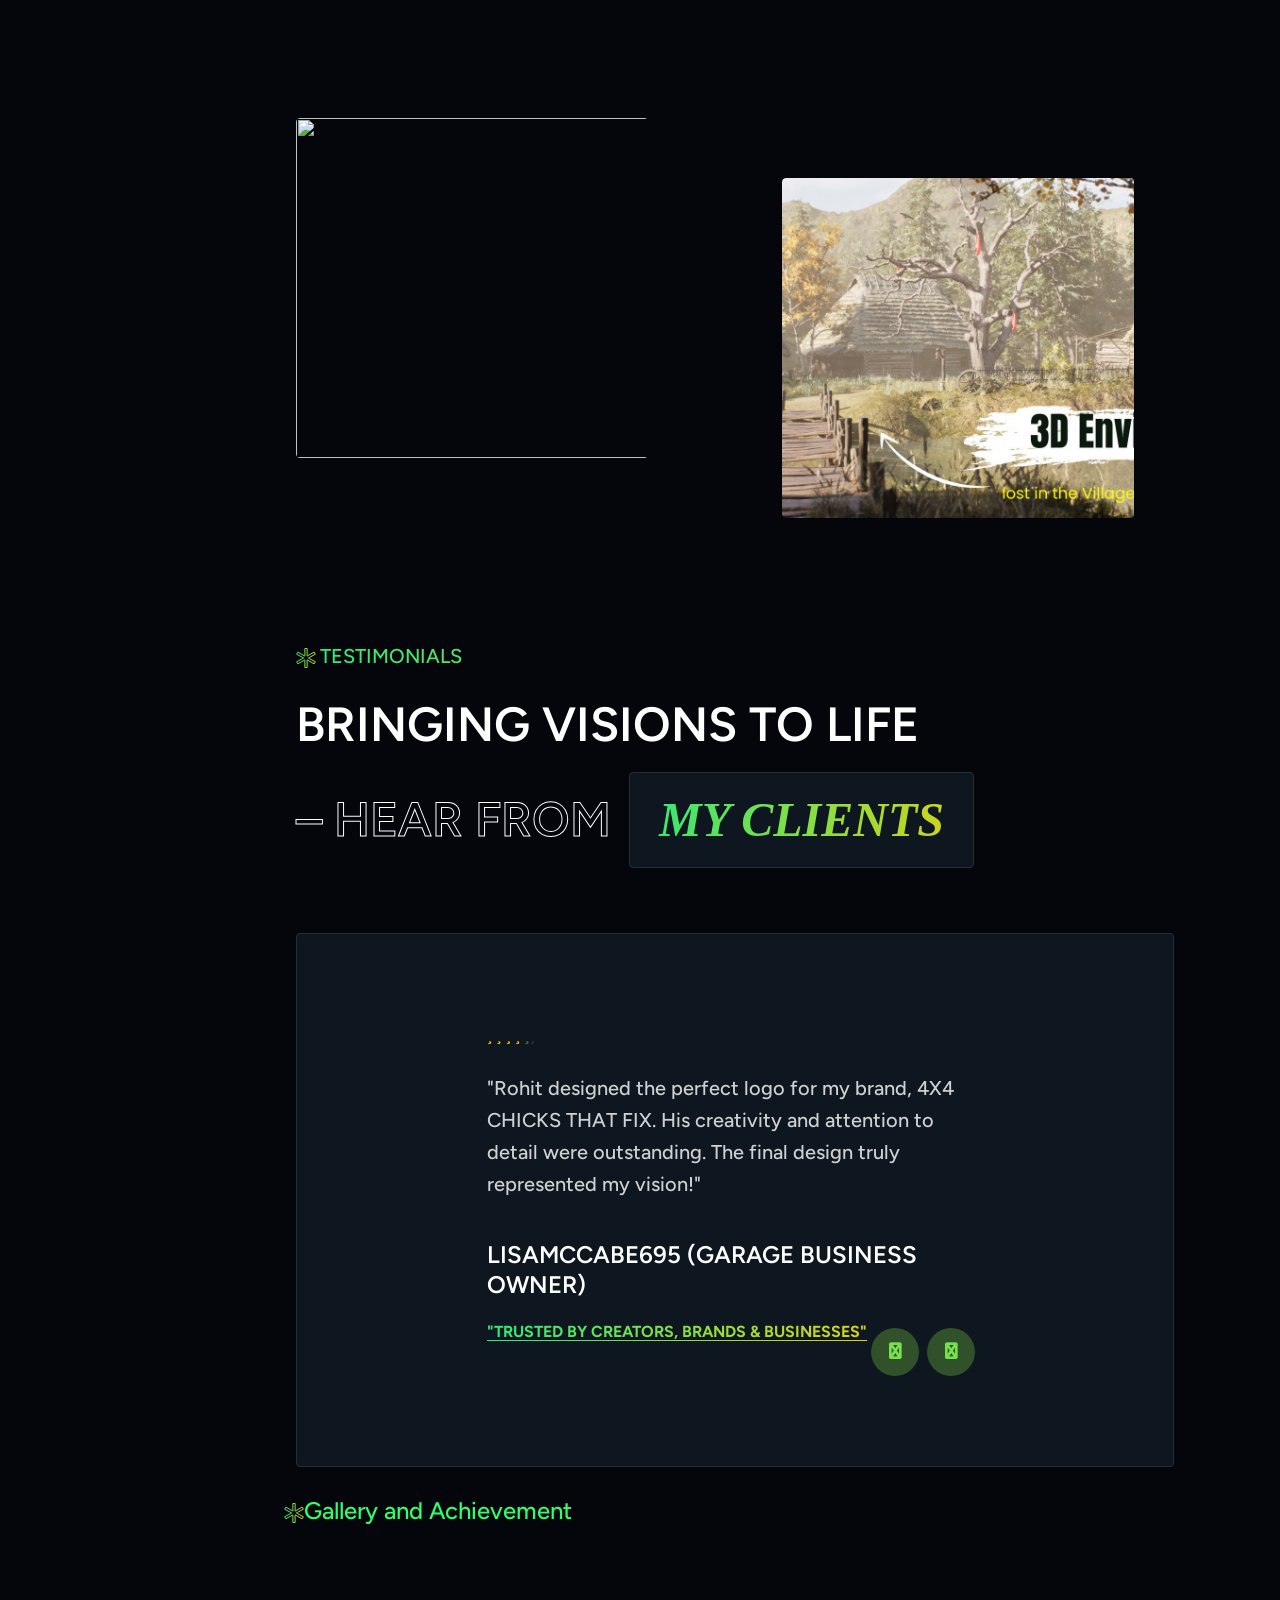
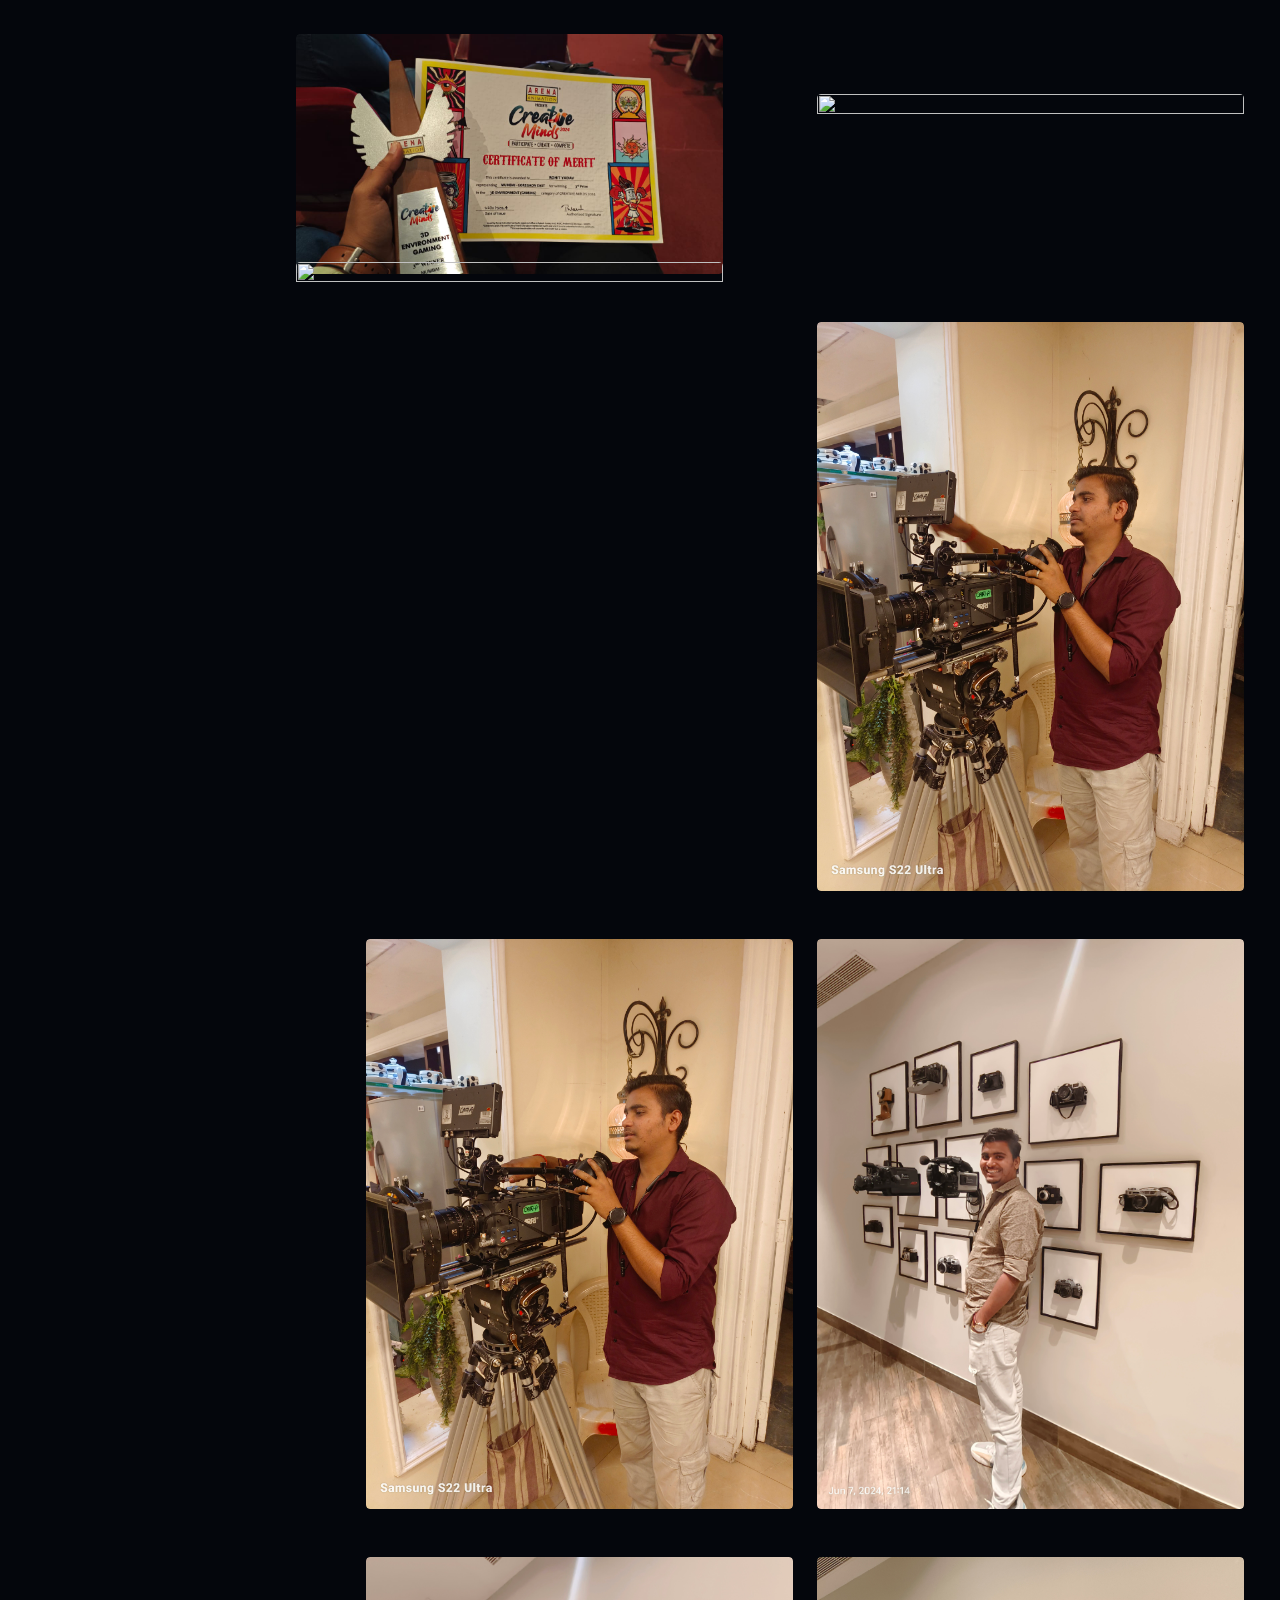
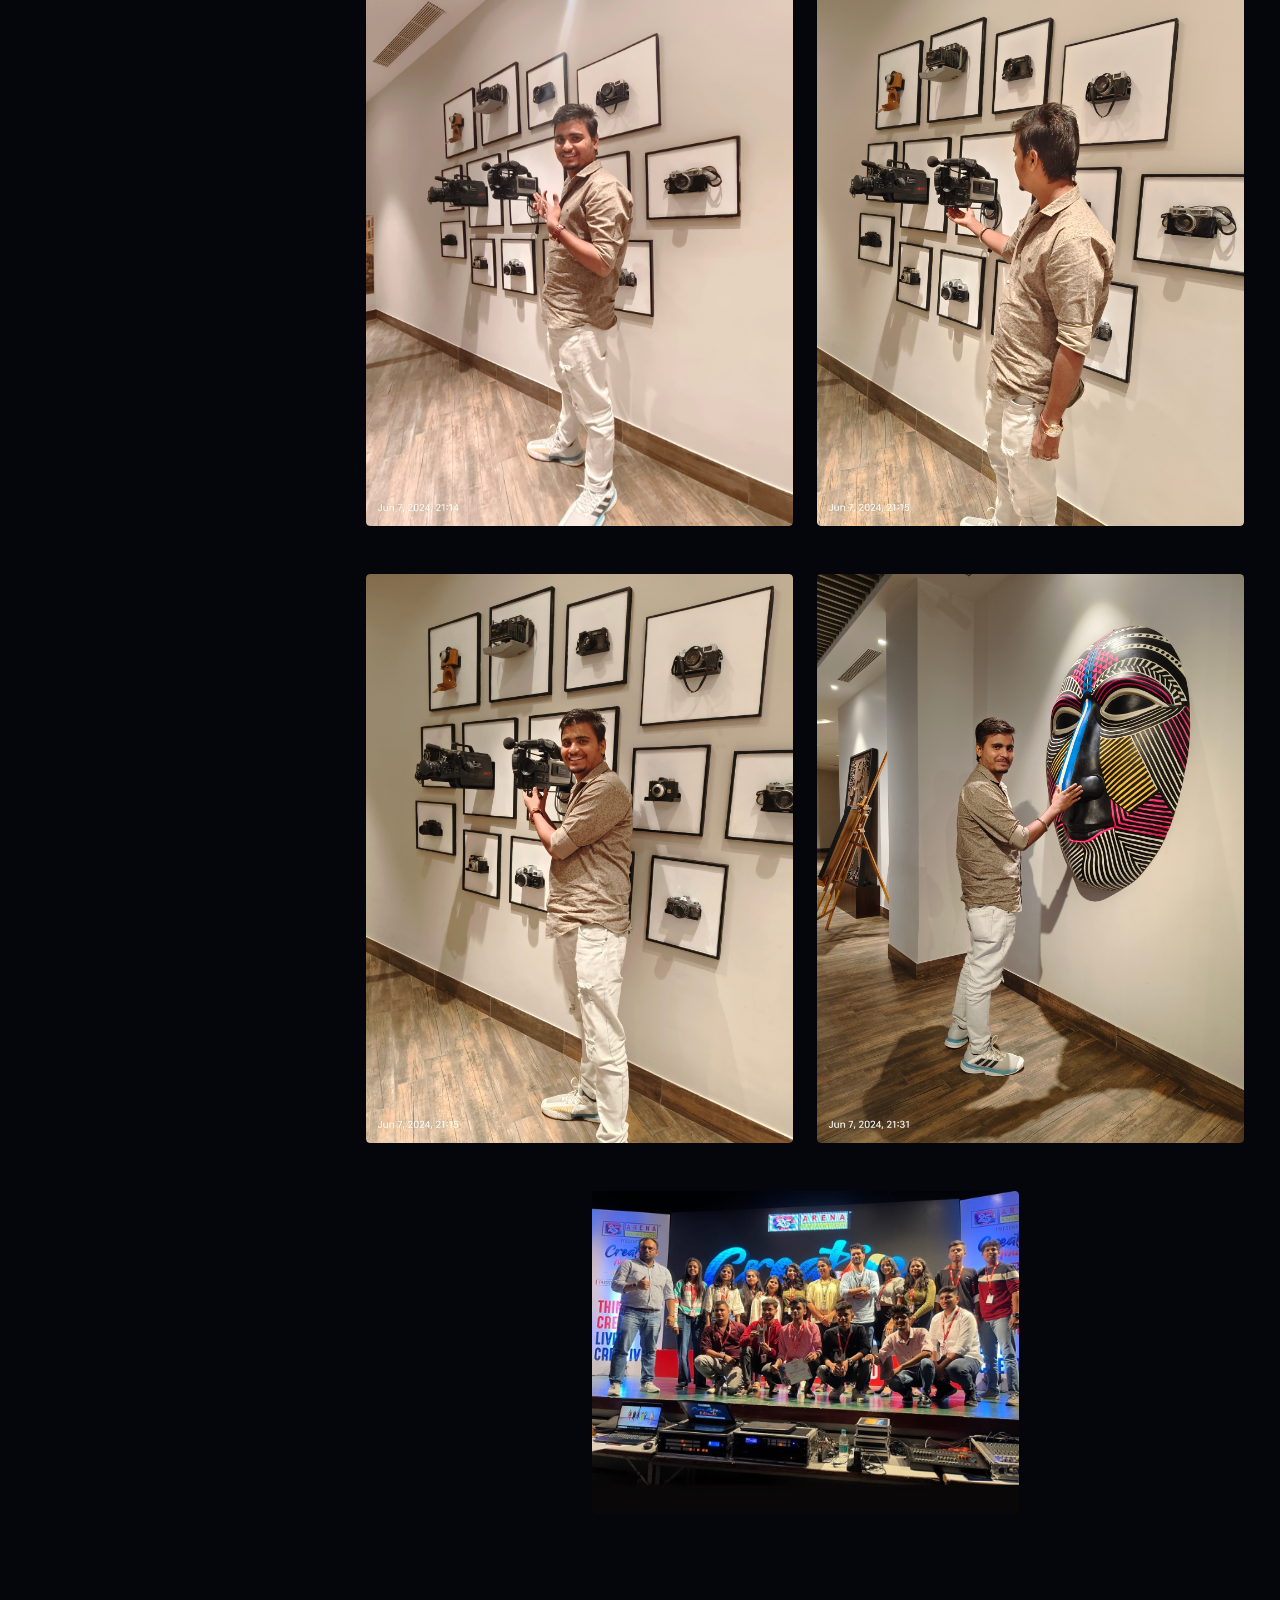
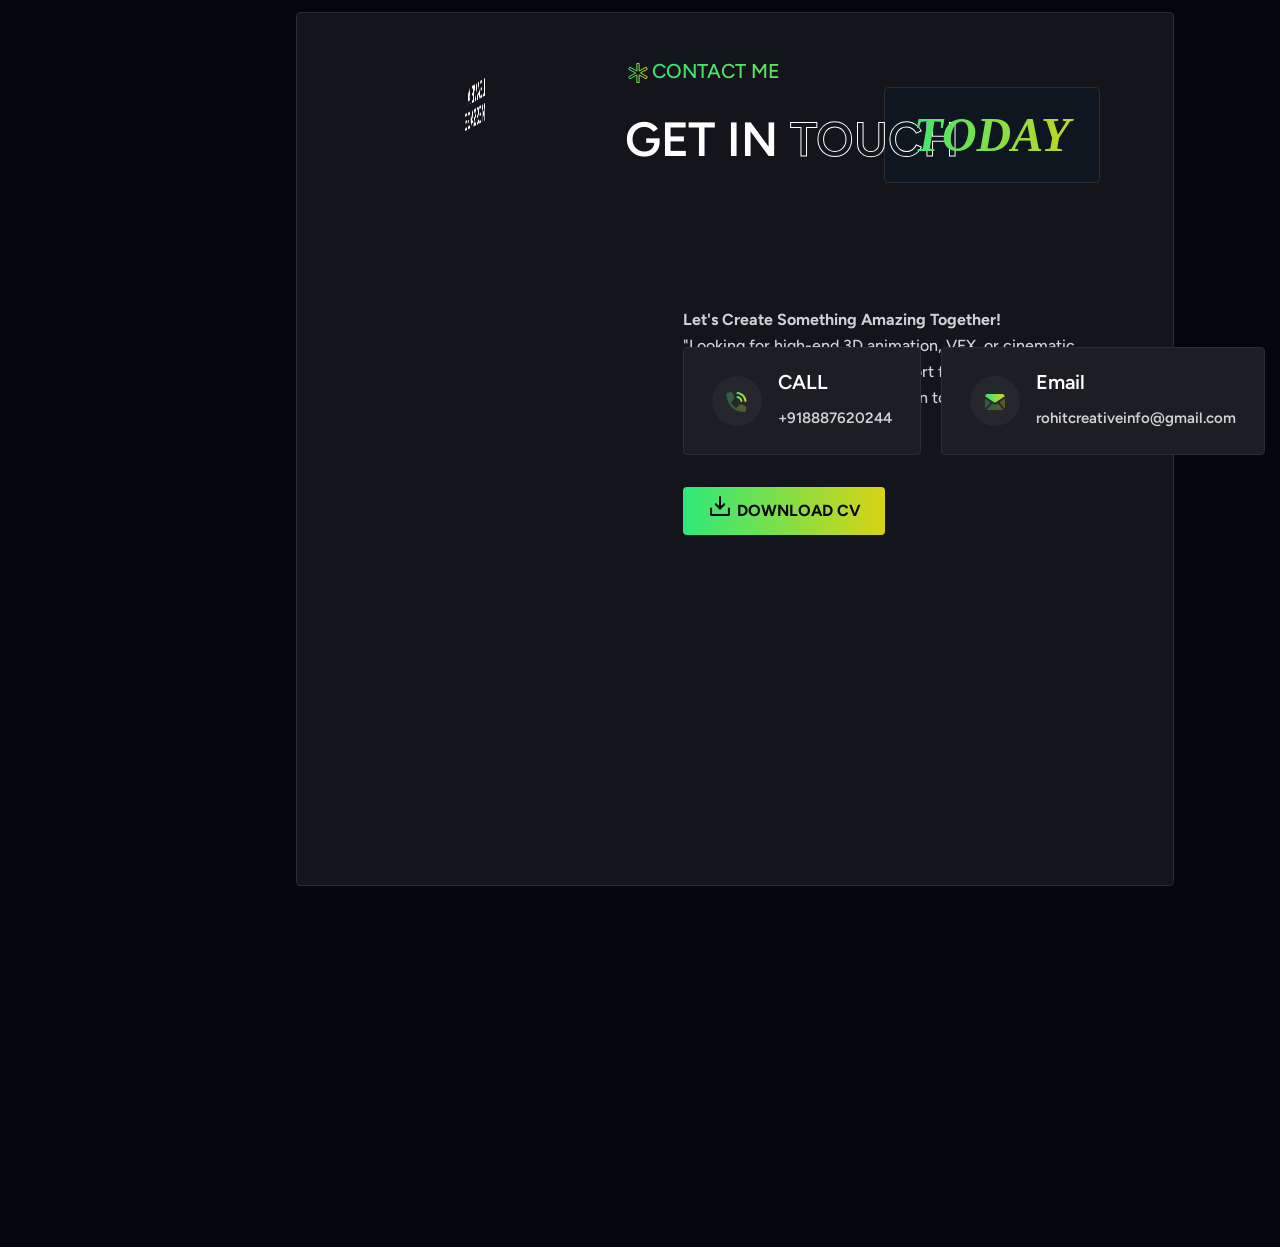
==== commit 166d0b69: "Restore work experience table styling and order newest first" ====
--- a/index.html
+++ b/index.html
@@ -344,26 +344,27 @@
                                     <div class="container mt-4">
                                       <!-- Work Section -->
                                       <h4 class="text-primary"><i class="bi bi-briefcase"></i>WORK EXPERIENCE</h4>
-                                      <div class="table-responsive work-experience-table">
+                                      <div class="table-responsive">
                                         <table class="table table-bordered">
-                                          <thead>
-                                            <tr>
-                                              <th scope="col">Role</th>
-                                              <th scope="col">Company &amp; Duration</th>
+                                          <thead class="table"
+                                            style="background: linear-gradient(135deg, #2EFF6A, #ffd900);">
+                                            <tr>
+                                              <th>Role</th>
+                                              <th>Company & Duration</th>
                                             </tr>
                                           </thead>
-                                          <tbody>
+                                          <tbody style="color: #2EFF6A;">
+                                            <tr>
+                                              <td>3D Animator</td>
+                                              <td>Redmint Interactive (Aug 2026 – Present)</td>
+                                            </tr>
+                                            <tr>
+                                              <td>3D/Unreal Generalist</td>
+                                              <td>Aarkay Mediaworks (Aug 2024 – Jul 2026)</td>
+                                            </tr>
                                             <tr>
                                               <td>3D Generalist</td>
                                               <td>Digi Ace Marketing (Apr 2022 – Jun 2024)</td>
-                                            </tr>
-                                            <tr>
-                                              <td>3D/Unreal Generalist</td>
-                                              <td>Aarkay Mediaworks (Aug 2024 – Jul 2026)</td>
-                                            </tr>
-                                            <tr>
-                                              <td>3D Animator</td>
-                                              <td>Redmint Interactive (Aug 2026 – Present)</td>
                                             </tr>
                                           </tbody>
                                         </table>
@@ -485,26 +486,27 @@
                                     <div class="container mt-4">
                                       <!-- Work Section -->
                                       <h4 class="text-primary"><i class="bi bi-briefcase"></i>WORK EXPERIENCE</h4>
-                                      <div class="table-responsive work-experience-table">
+                                      <div class="table-responsive">
                                         <table class="table table-bordered">
-                                          <thead>
-                                            <tr>
-                                              <th scope="col">Role</th>
-                                              <th scope="col">Company &amp; Duration</th>
+                                          <thead class="table"
+                                            style="background: linear-gradient(135deg, #2EFF6A, #ffd900);">
+                                            <tr>
+                                              <th>Role</th>
+                                              <th>Company & Duration</th>
                                             </tr>
                                           </thead>
-                                          <tbody>
+                                          <tbody style="color: #2EFF6A;">
+                                            <tr>
+                                              <td>3D Animator</td>
+                                              <td>Redmint Interactive (Aug 2026 – Present)</td>
+                                            </tr>
+                                            <tr>
+                                              <td>3D/Unreal Generalist</td>
+                                              <td>Aarkay Mediaworks (Aug 2024 – Jul 2026)</td>
+                                            </tr>
                                             <tr>
                                               <td>3D Generalist</td>
                                               <td>Digi Ace Marketing (Apr 2022 – Jun 2024)</td>
-                                            </tr>
-                                            <tr>
-                                              <td>3D/Unreal Generalist</td>
-                                              <td>Aarkay Mediaworks (Aug 2024 – Jul 2026)</td>
-                                            </tr>
-                                            <tr>
-                                              <td>3D Animator</td>
-                                              <td>Redmint Interactive (Aug 2026 – Present)</td>
                                             </tr>
                                           </tbody>
                                         </table>
--- a/assets/css/main.css
+++ b/assets/css/main.css
@@ -15000,4 +15000,70 @@
   animation-timing-function: cubic-bezier(0.59, 0.59, 1, 1);
 }
 
-/* ============= OTHERS AREA ENDS =============== *//*# sourceMappingURL=main.css.map */+/* ============= OTHERS AREA ENDS =============== *//*# sourceMappingURL=main.css.map */
+
+/* Work experience tables share one reusable style across desktop and mobile layouts. */
+.homepage1-body .work-experience-table {
+  width: 100%;
+  overflow-x: auto;
+  -webkit-overflow-scrolling: touch;
+}
+
+.homepage1-body .work-experience-table table {
+  width: 100%;
+  margin-bottom: 0;
+  border-color: rgba(255, 255, 255, 0.28);
+}
+
+.homepage1-body .work-experience-table thead {
+  background: linear-gradient(135deg, #2EFF6A, #ffd900);
+}
+
+.homepage1-body .work-experience-table thead th {
+  color: #17191f;
+  white-space: normal;
+}
+
+.homepage1-body .work-experience-table tbody {
+  color: #2EFF6A;
+}
+
+.homepage1-body .work-experience-table th,
+.homepage1-body .work-experience-table td {
+  padding: 0.65rem;
+  vertical-align: middle;
+}
+
+.homepage1-body .work-experience-table tbody tr {
+  transition: background-color 180ms ease;
+}
+
+.homepage1-body .work-experience-table tbody tr:hover {
+  background-color: rgba(46, 255, 106, 0.06);
+}
+
+@media (max-width: 575.98px) {
+  .homepage1-body .work-experience-table table {
+    min-width: 32rem;
+  }
+}
+
+/* Let the hero artwork respond to its container instead of relying on a fixed box height. */
+.homepage1-body .header-section-area .pbmit-animation-style3 .progress-one_leftbox {
+  height: auto;
+  min-height: clamp(24rem, 42vw, 37.5rem);
+}
+
+.homepage1-body .header-section-area .pbmit-animation-style3 .progress-one_leftbox .side-bg1 {
+  top: 31.6%;
+}
+
+.homepage1-body .header-section-area .pbmit-animation-style3 .progress-one_leftbox .side-bg2 {
+  top: -30.5%;
+}
+
+@media (max-width: 767px) {
+  .homepage1-body .header-section-area .pbmit-animation-style3 .progress-one_leftbox .side-bg2 {
+    top: -43.8%;
+  }
+}
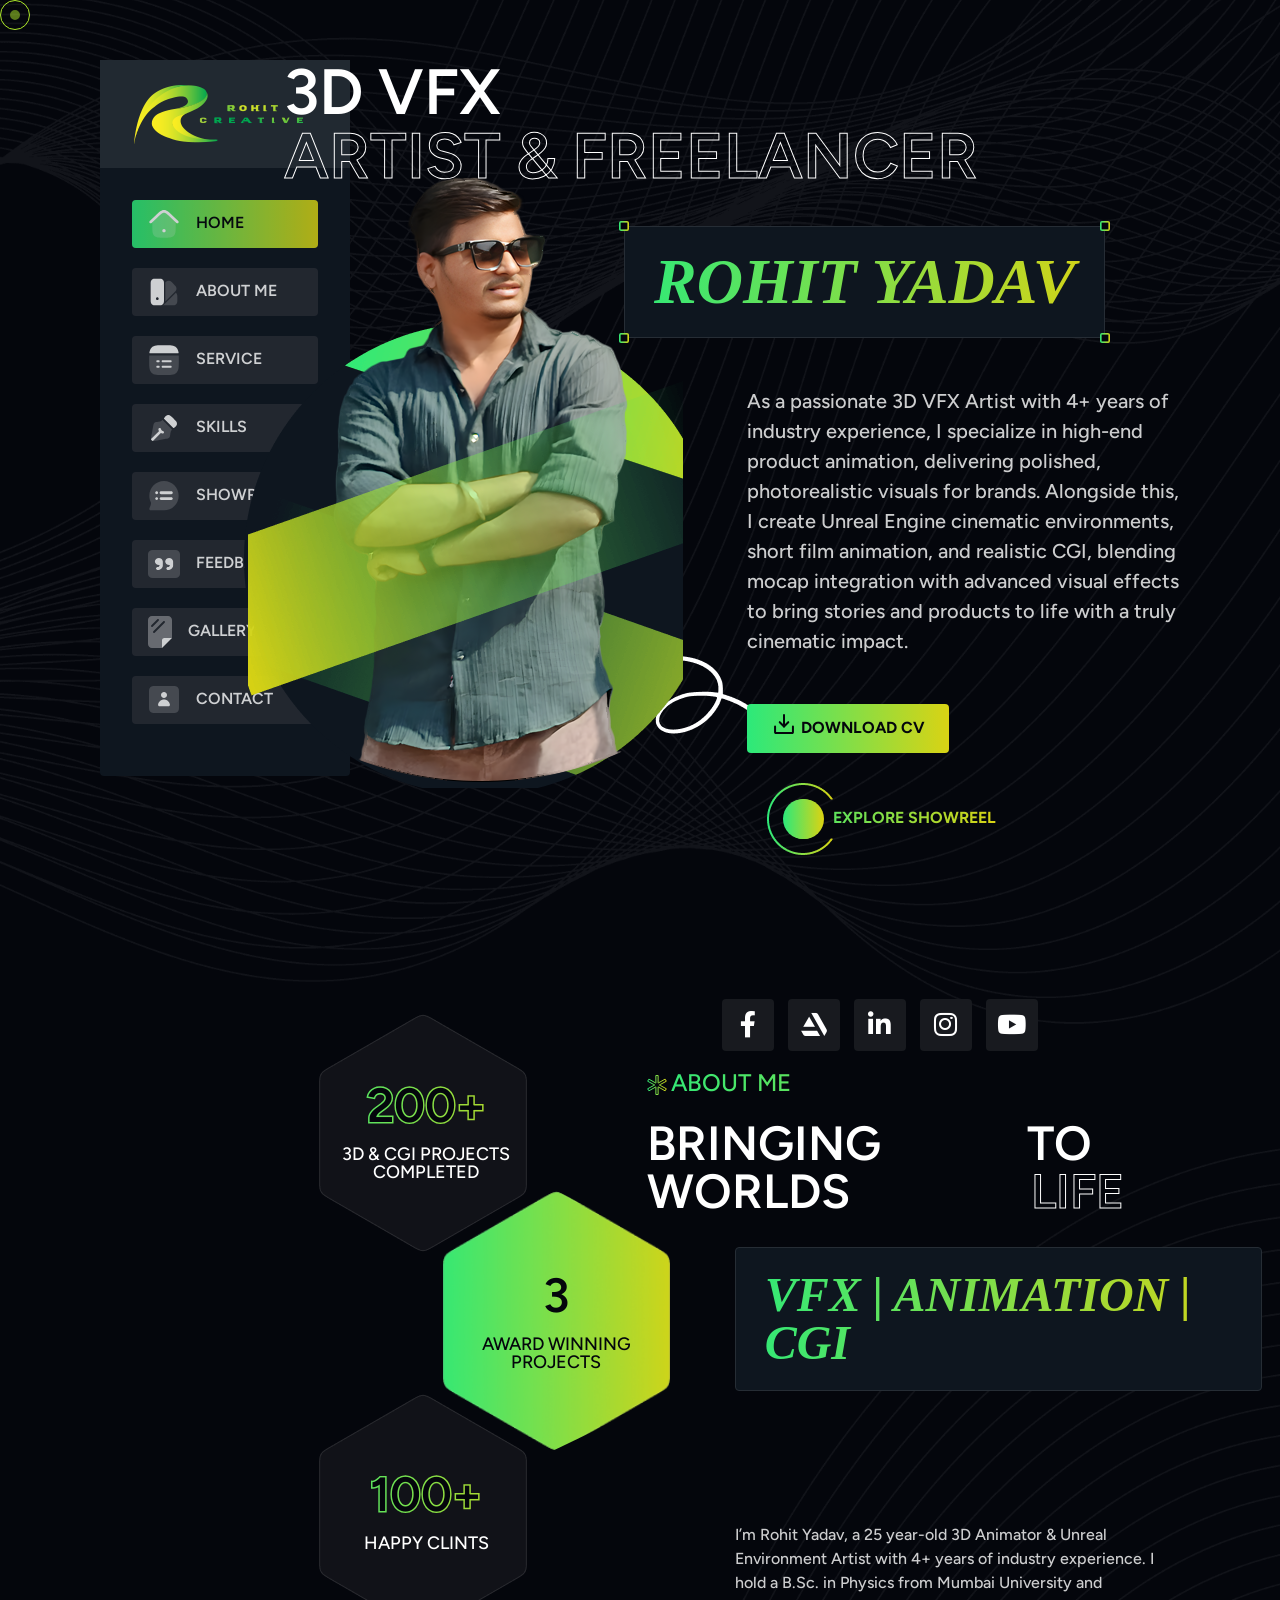
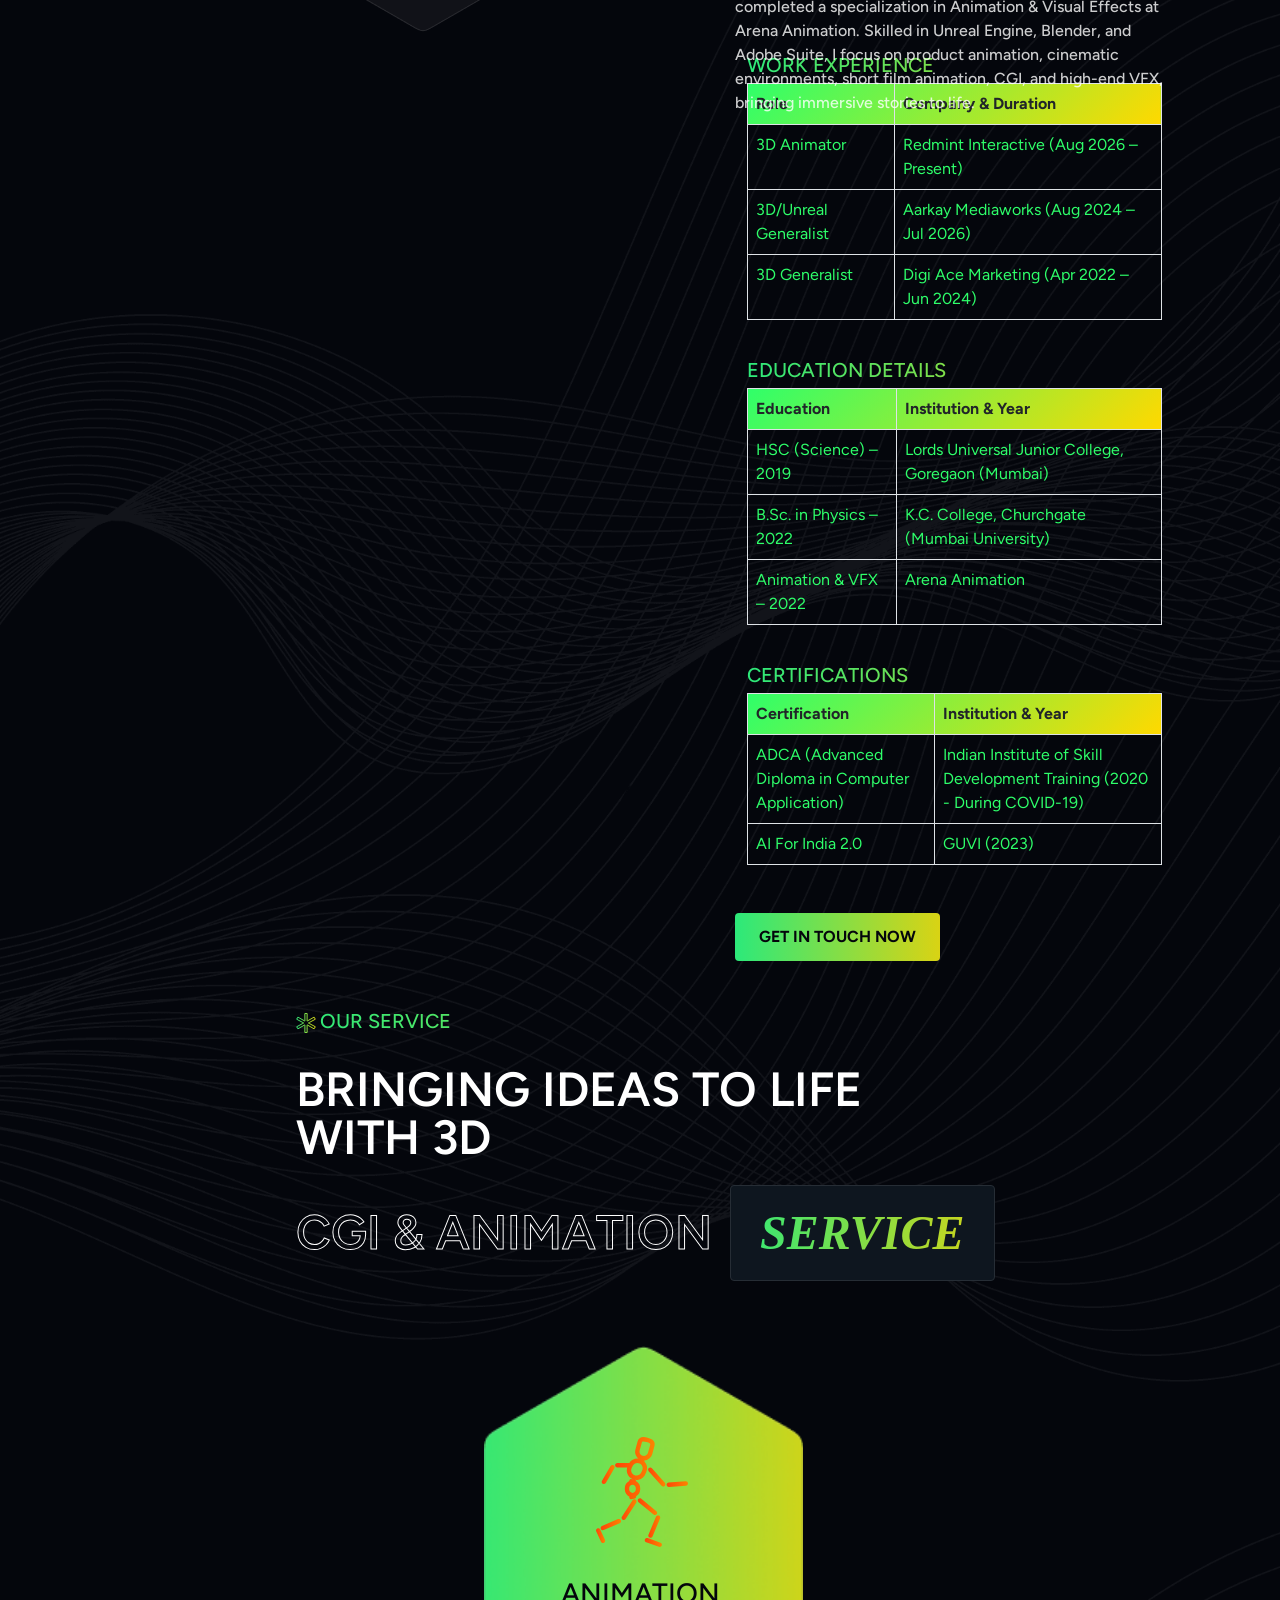
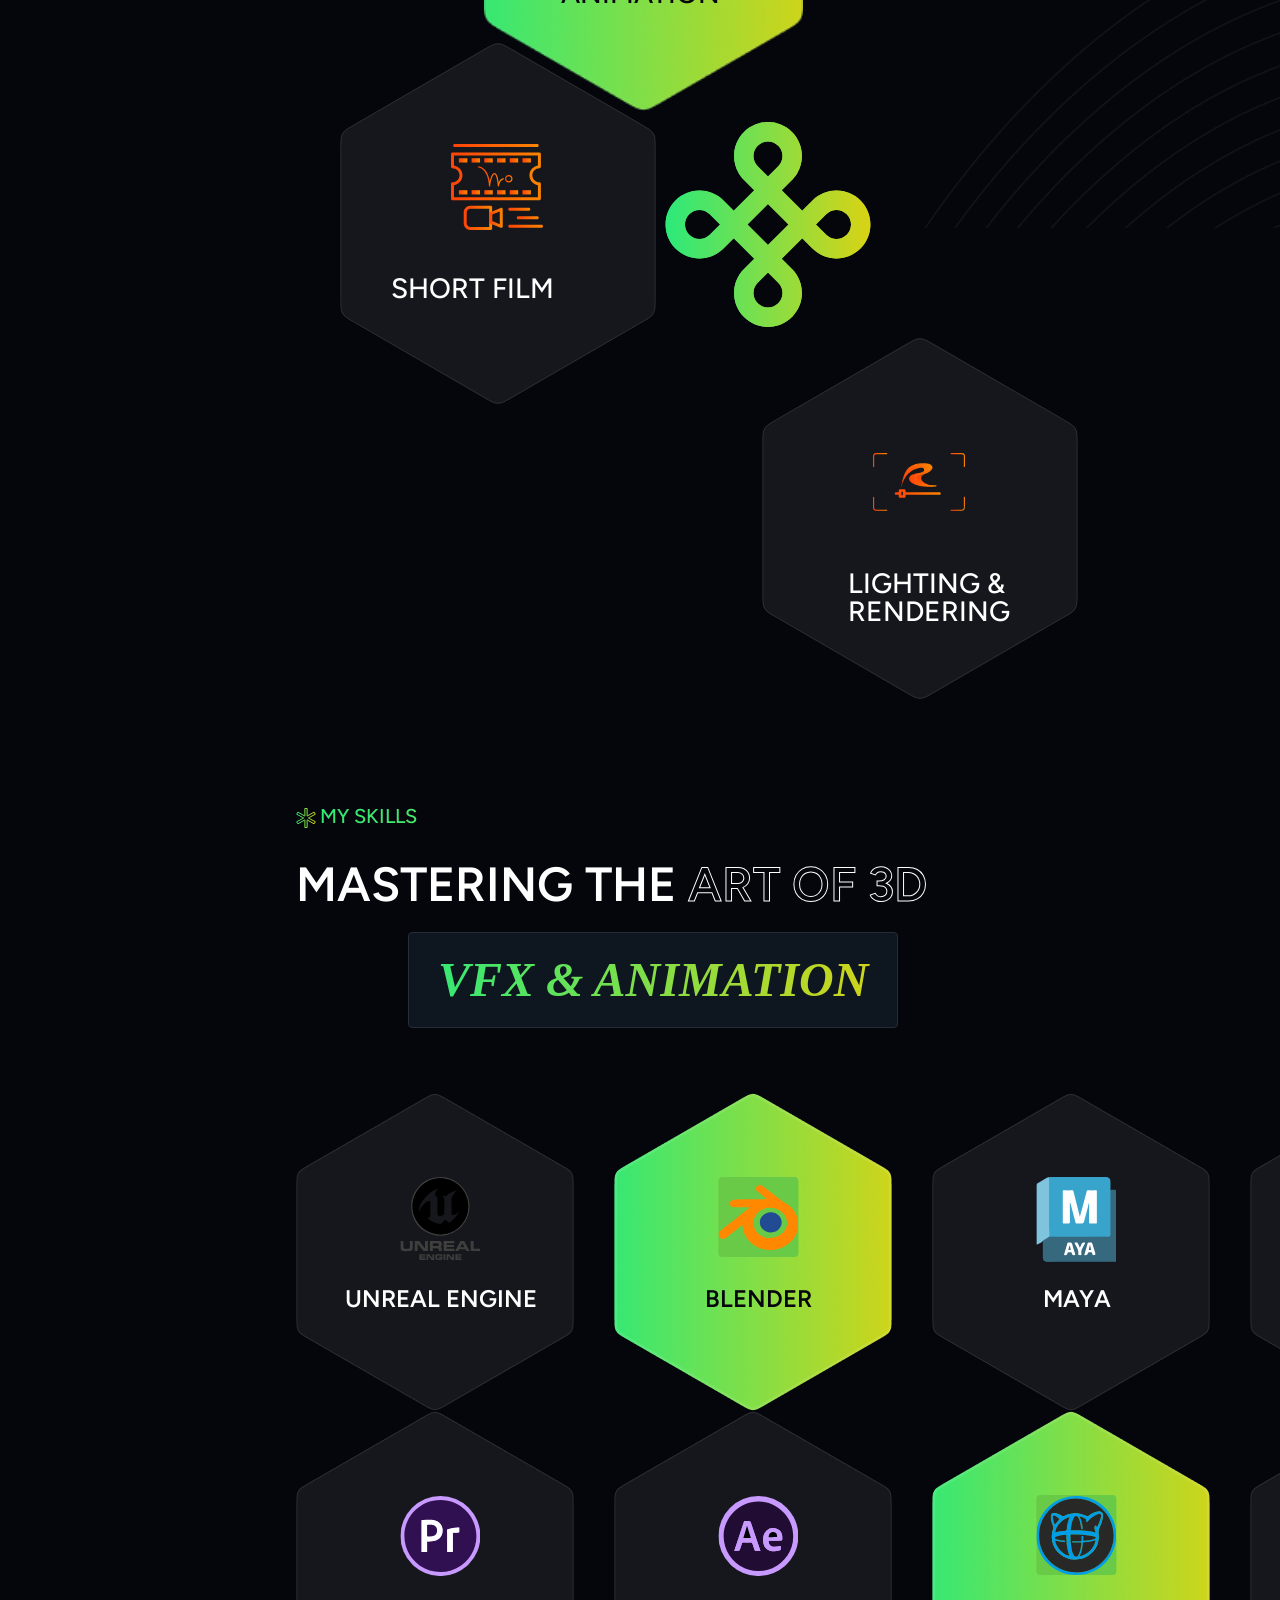
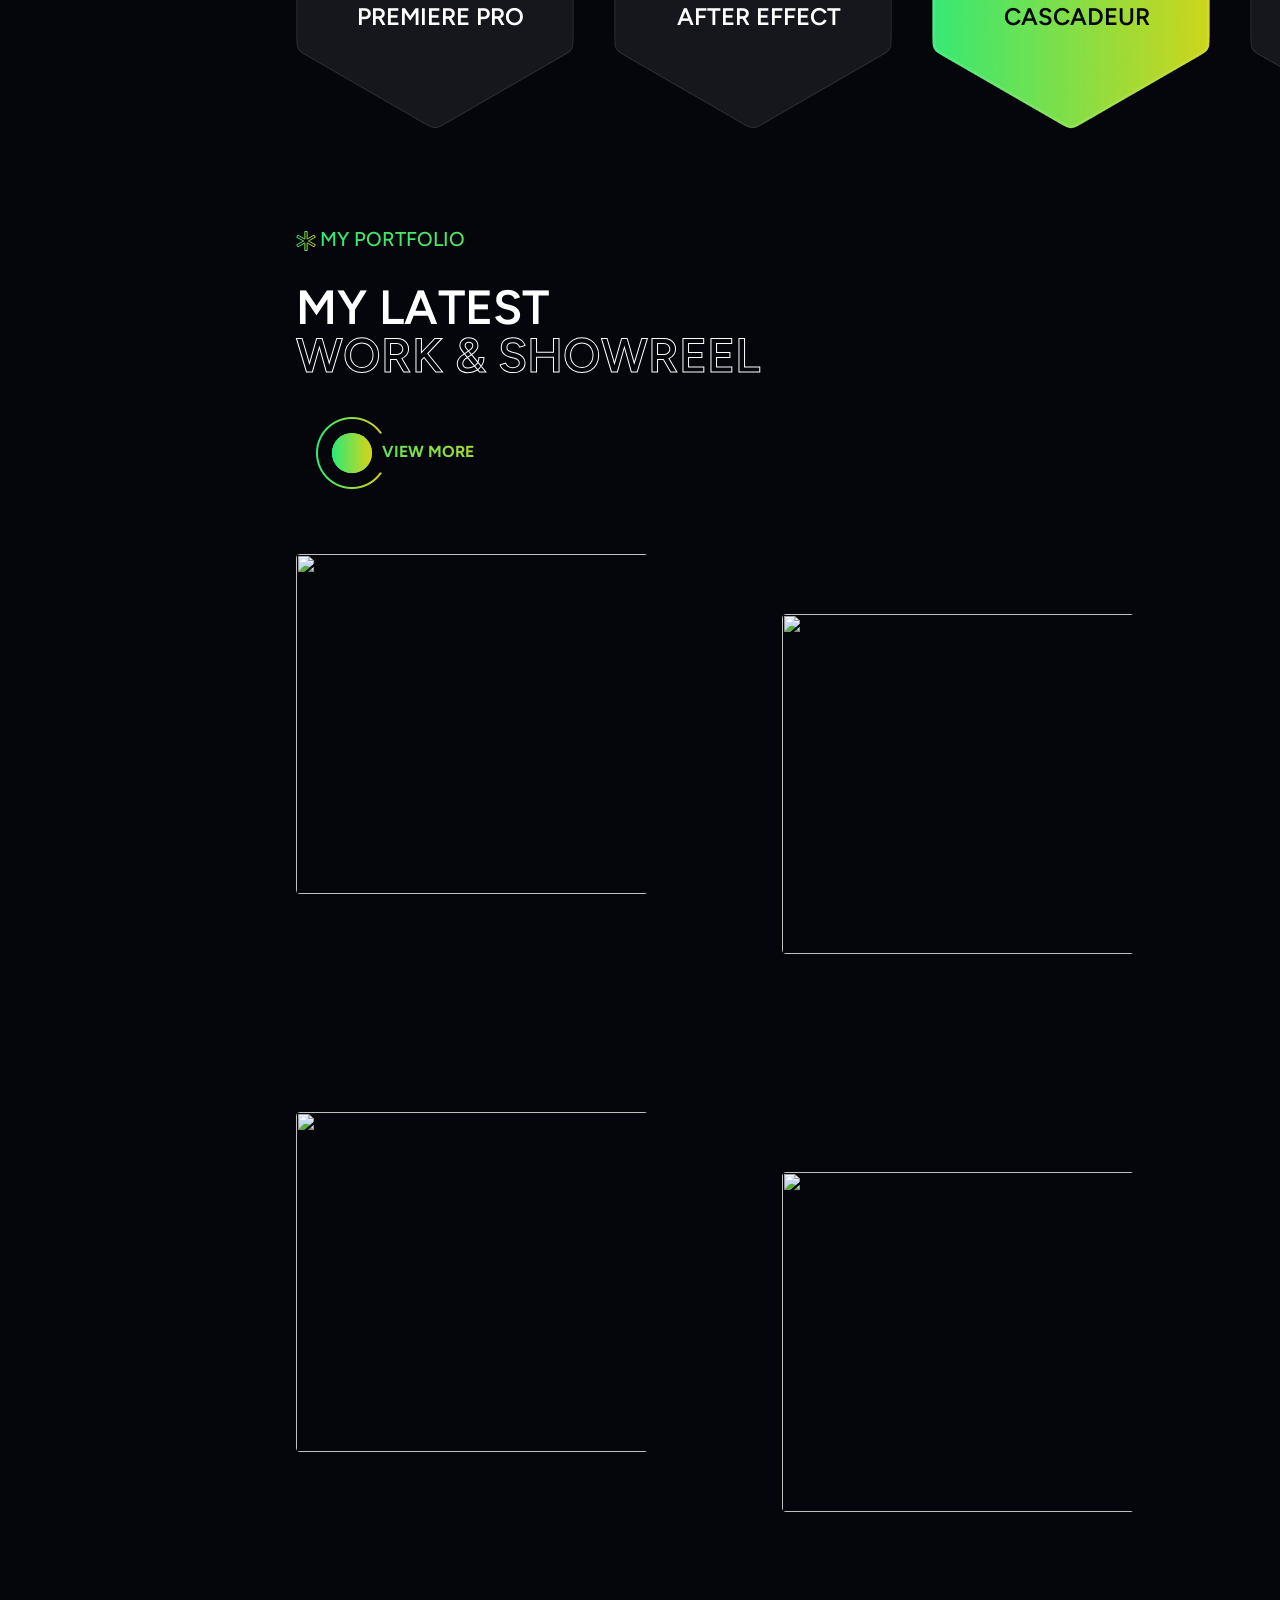
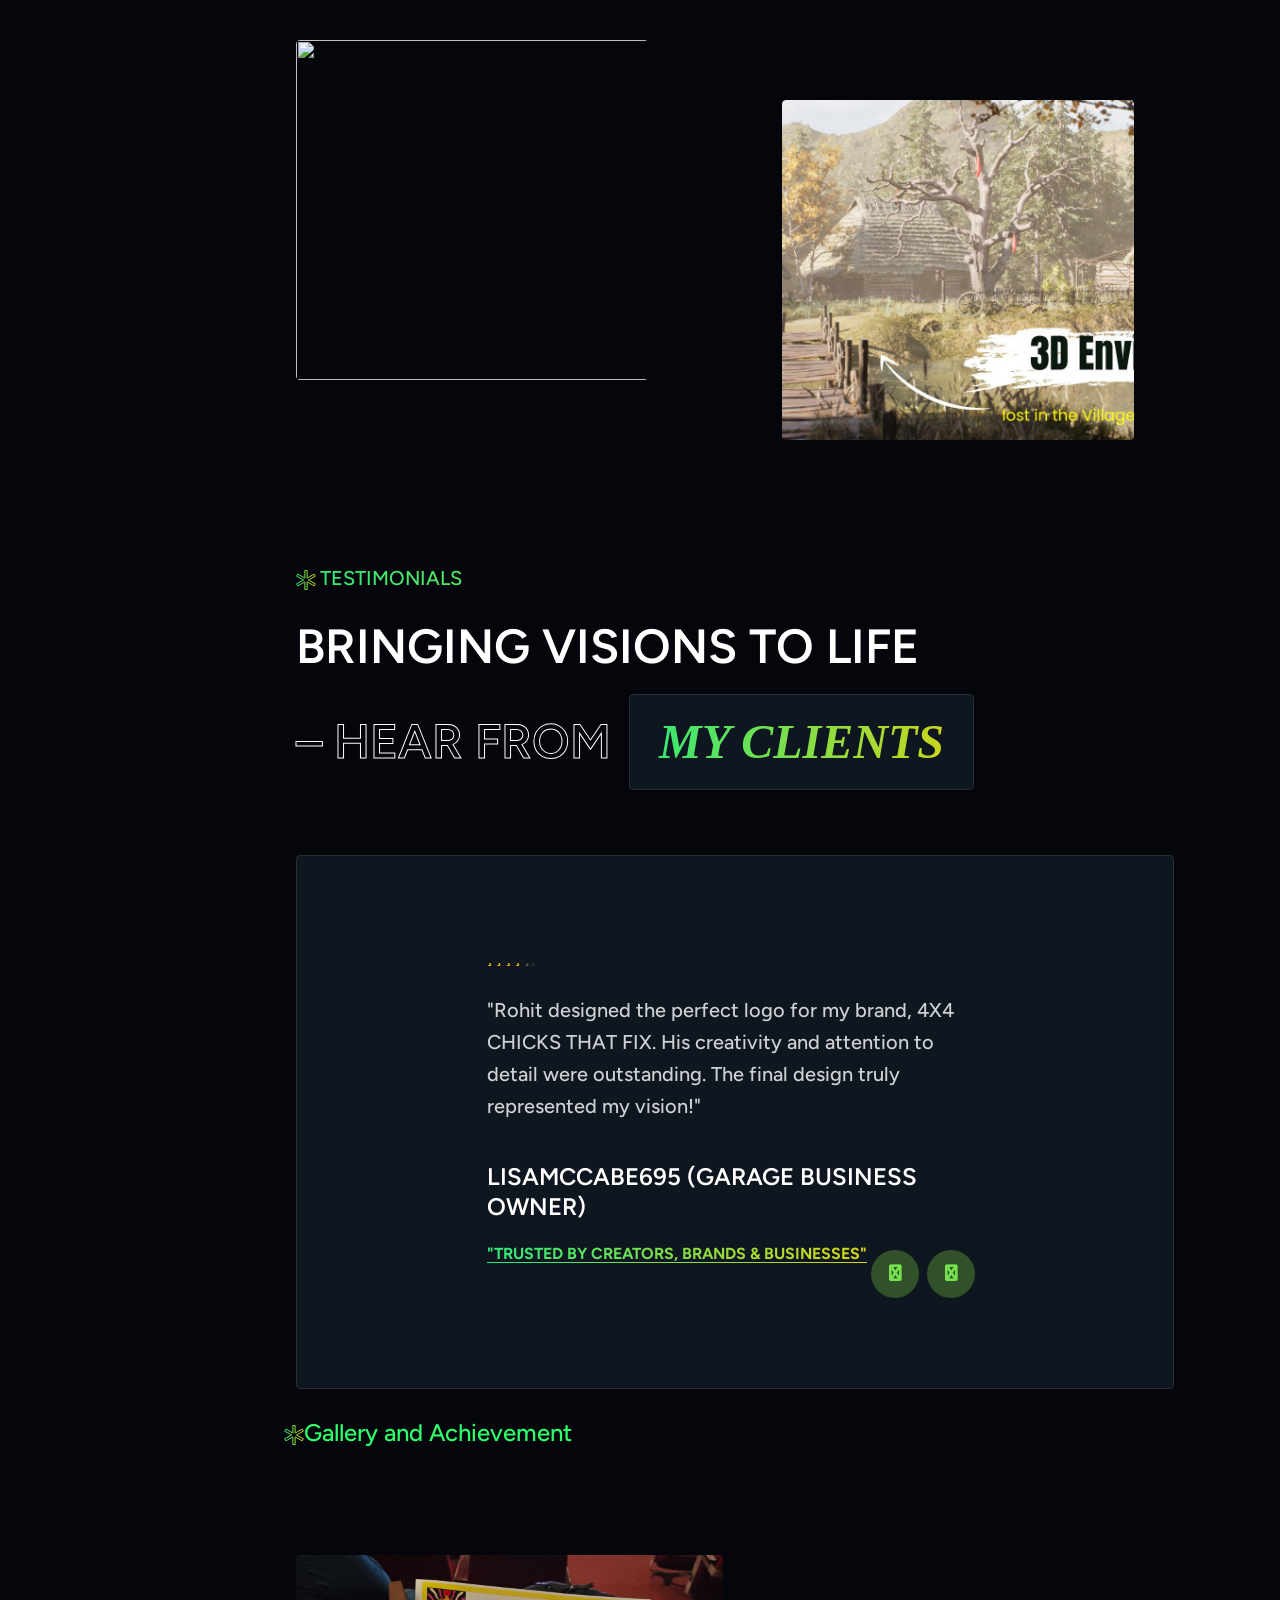
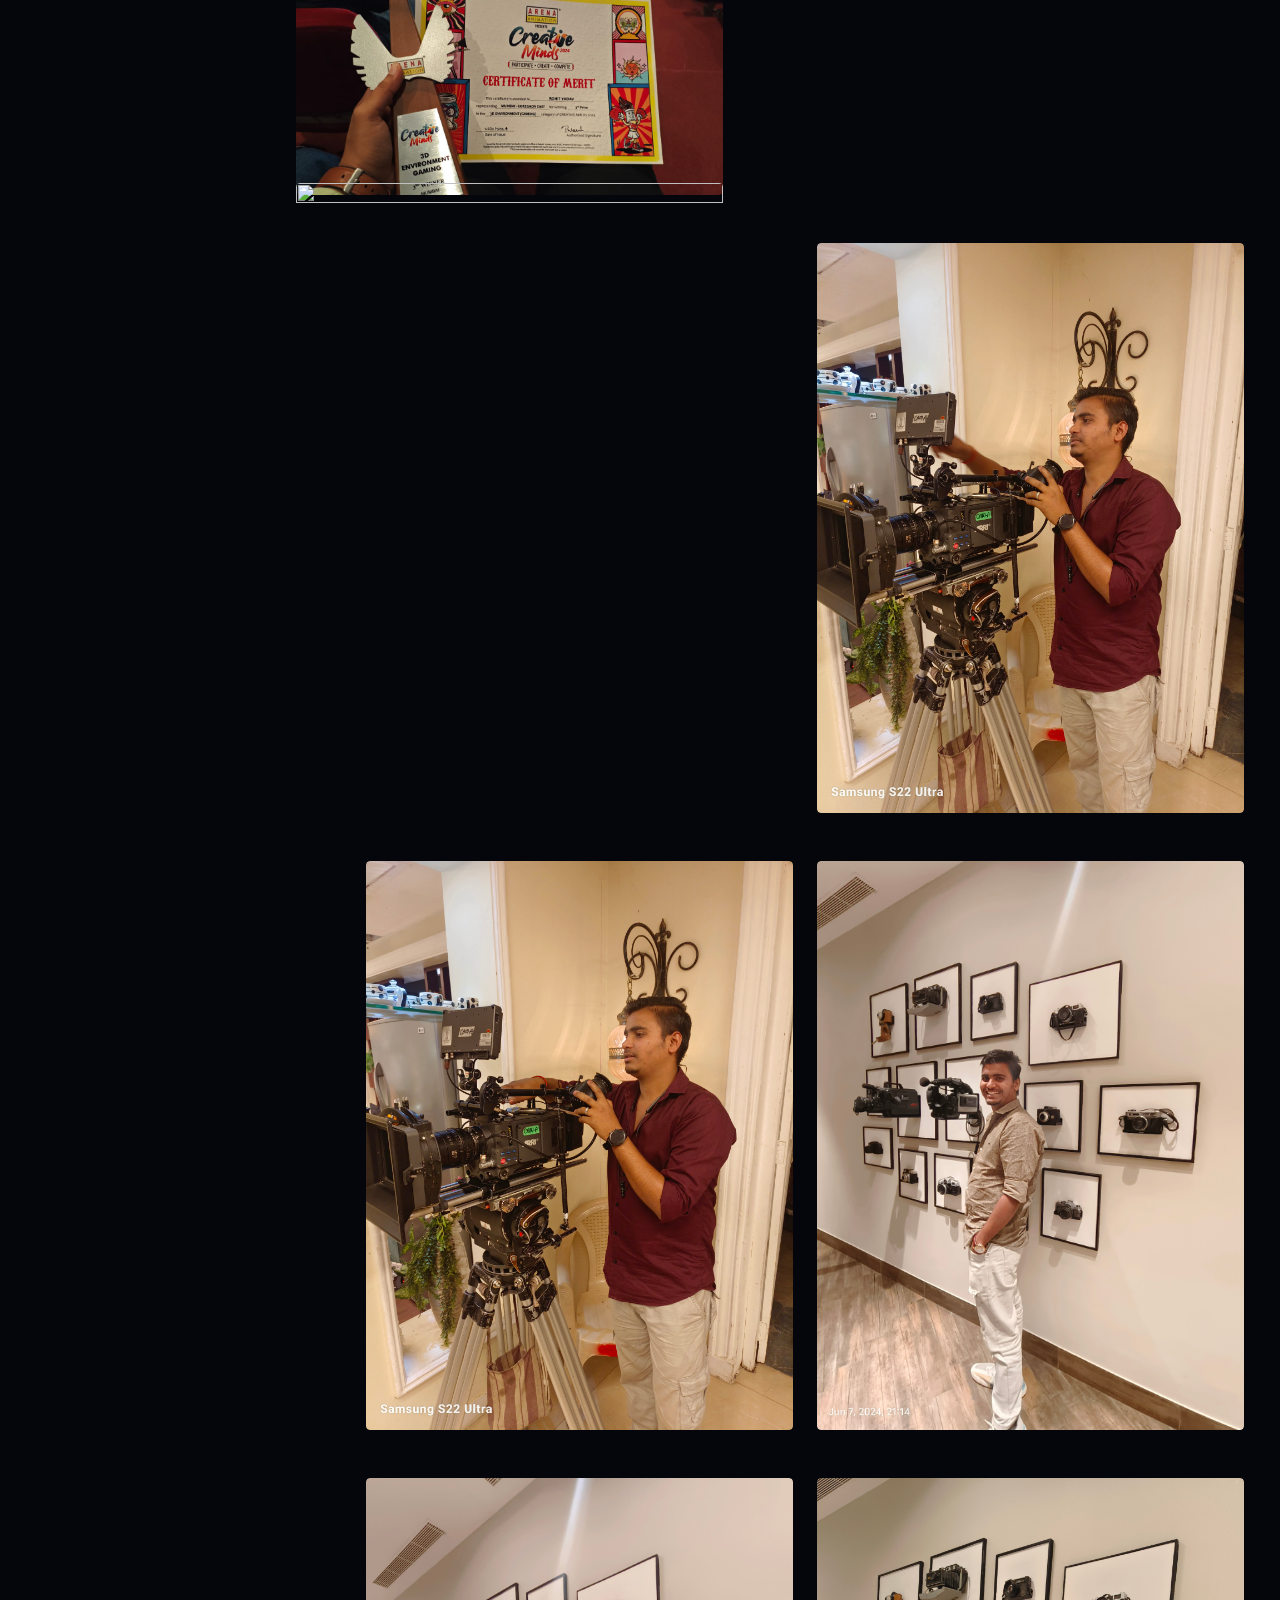
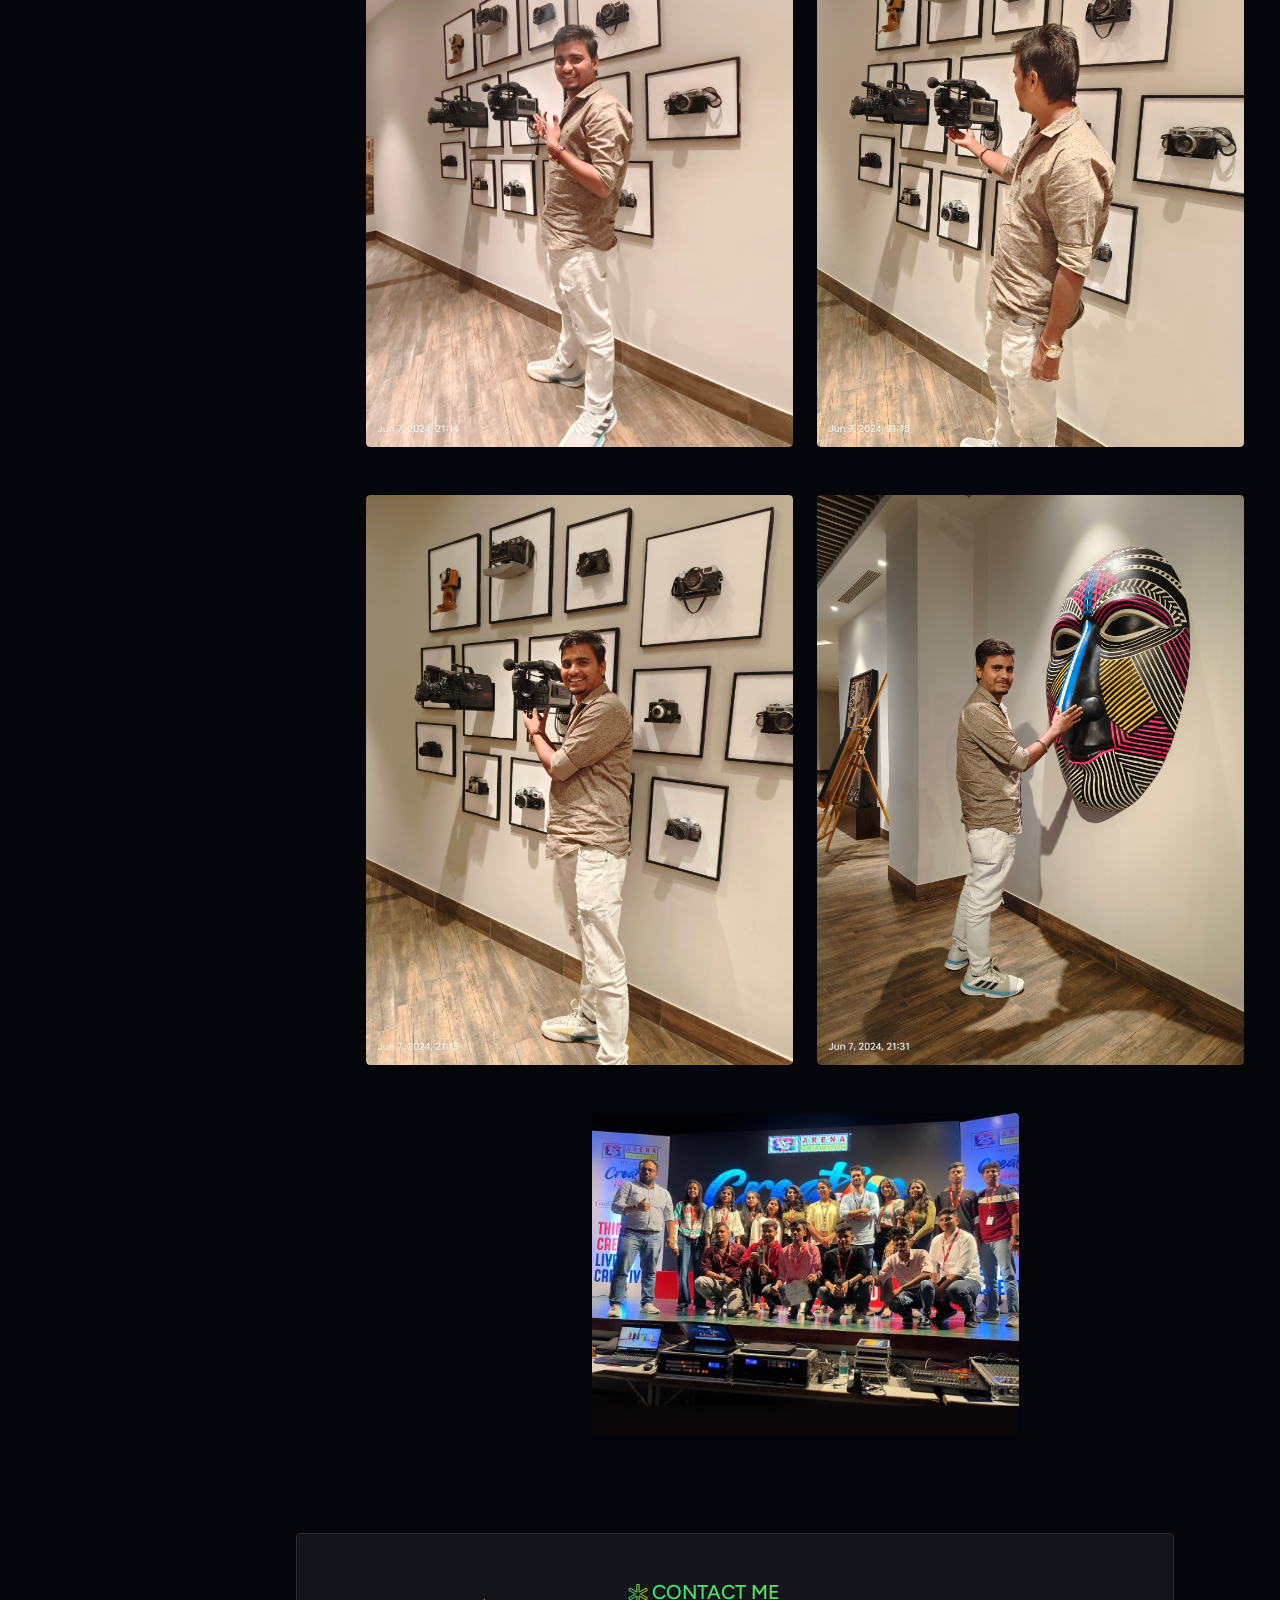
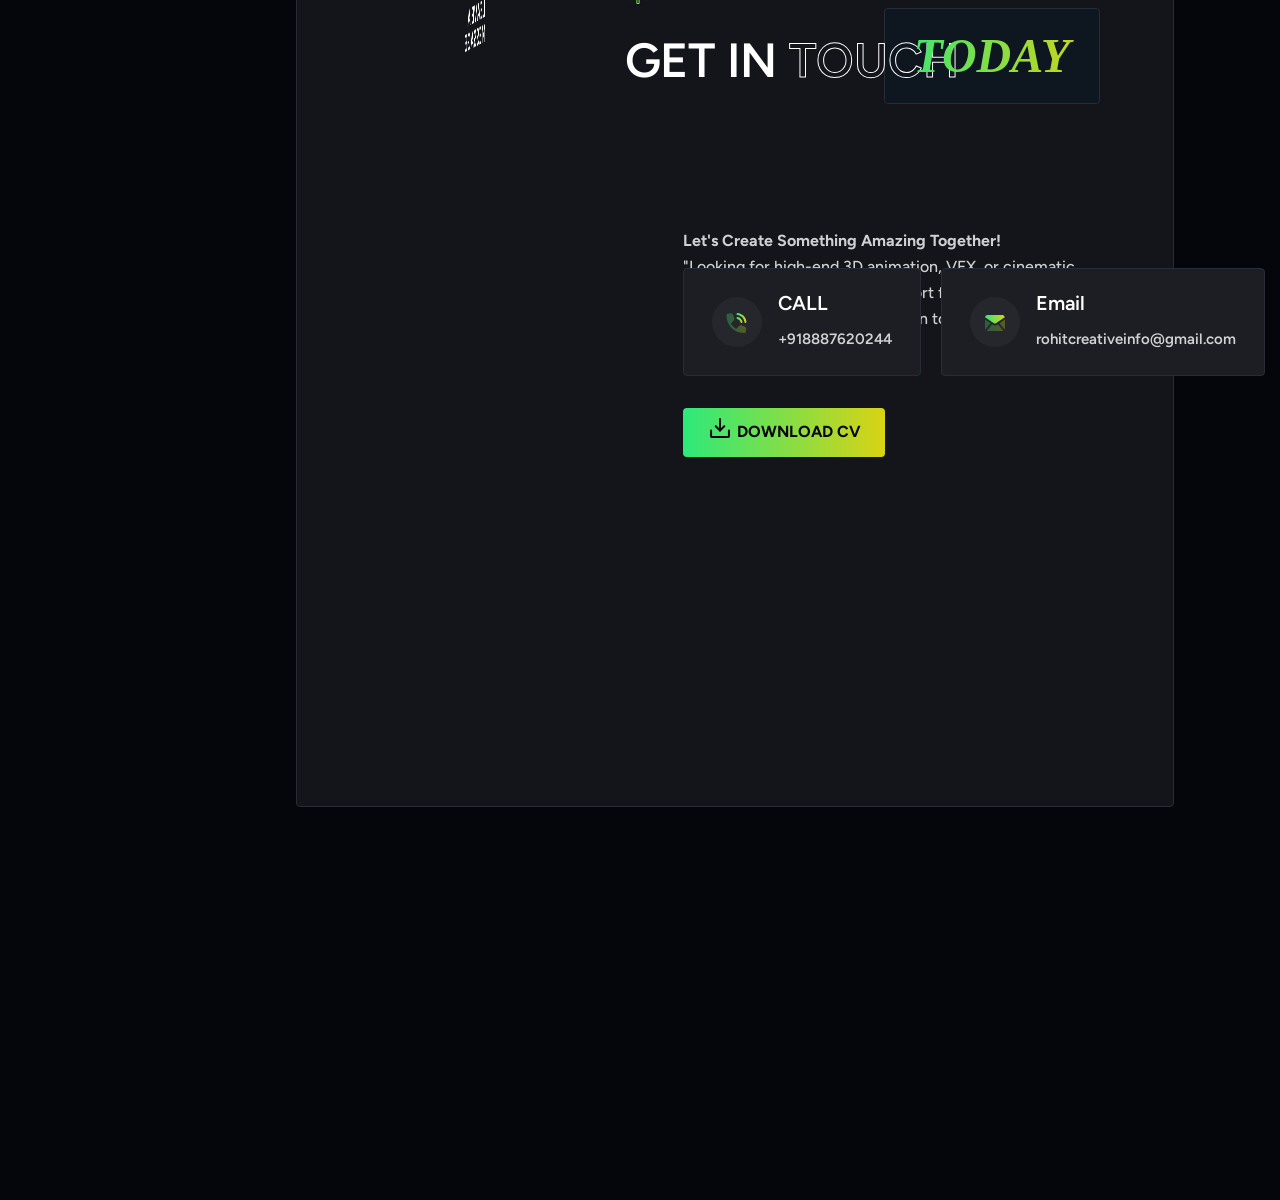
==== commit e722c0b0: "Update About Me bio on desktop and mobile" ====
--- a/index.html
+++ b/index.html
@@ -480,7 +480,7 @@
                                   </span>
                                 </div>
                                 <div class="pera-content">
-                                  <p data-aos="fade-up" data-aos-duration="800">I’m Rohit Yadav, a 25+ year-old 3D VFX & Unreal Environment Artist with 3+ years of industry experience and 5–6 years of freelancing expertise. I hold a B.Sc. in Physics from Mumbai University and completed a specialization in Animation & Visual Effects at Arena Animation. Skilled in Unreal Engine, Blender, and Adobe Suite, I focus on short film animation, cinematic environments, CGI, and high-end VFX, bringing immersive stories to life.</p>
+                                  <p data-aos="fade-up" data-aos-duration="800">I’m Rohit Yadav, a 25 year-old 3D Animator & Unreal Environment Artist with 4+ years of industry experience. I hold a B.Sc. in Physics from Mumbai University and completed a specialization in Animation & Visual Effects at Arena Animation. Skilled in Unreal Engine, Blender, and Adobe Suite, I focus on product animation, cinematic environments, short film animation, CGI, and high-end VFX, bringing immersive stories to life.</p>
                                   <div class="list-area">
 
                                     <div class="container mt-4">
--- a/assets/css/main.css
+++ b/assets/css/main.css
@@ -15001,69 +15001,3 @@
 }
 
 /* ============= OTHERS AREA ENDS =============== *//*# sourceMappingURL=main.css.map */
-
-/* Work experience tables share one reusable style across desktop and mobile layouts. */
-.homepage1-body .work-experience-table {
-  width: 100%;
-  overflow-x: auto;
-  -webkit-overflow-scrolling: touch;
-}
-
-.homepage1-body .work-experience-table table {
-  width: 100%;
-  margin-bottom: 0;
-  border-color: rgba(255, 255, 255, 0.28);
-}
-
-.homepage1-body .work-experience-table thead {
-  background: linear-gradient(135deg, #2EFF6A, #ffd900);
-}
-
-.homepage1-body .work-experience-table thead th {
-  color: #17191f;
-  white-space: normal;
-}
-
-.homepage1-body .work-experience-table tbody {
-  color: #2EFF6A;
-}
-
-.homepage1-body .work-experience-table th,
-.homepage1-body .work-experience-table td {
-  padding: 0.65rem;
-  vertical-align: middle;
-}
-
-.homepage1-body .work-experience-table tbody tr {
-  transition: background-color 180ms ease;
-}
-
-.homepage1-body .work-experience-table tbody tr:hover {
-  background-color: rgba(46, 255, 106, 0.06);
-}
-
-@media (max-width: 575.98px) {
-  .homepage1-body .work-experience-table table {
-    min-width: 32rem;
-  }
-}
-
-/* Let the hero artwork respond to its container instead of relying on a fixed box height. */
-.homepage1-body .header-section-area .pbmit-animation-style3 .progress-one_leftbox {
-  height: auto;
-  min-height: clamp(24rem, 42vw, 37.5rem);
-}
-
-.homepage1-body .header-section-area .pbmit-animation-style3 .progress-one_leftbox .side-bg1 {
-  top: 31.6%;
-}
-
-.homepage1-body .header-section-area .pbmit-animation-style3 .progress-one_leftbox .side-bg2 {
-  top: -30.5%;
-}
-
-@media (max-width: 767px) {
-  .homepage1-body .header-section-area .pbmit-animation-style3 .progress-one_leftbox .side-bg2 {
-    top: -43.8%;
-  }
-}
